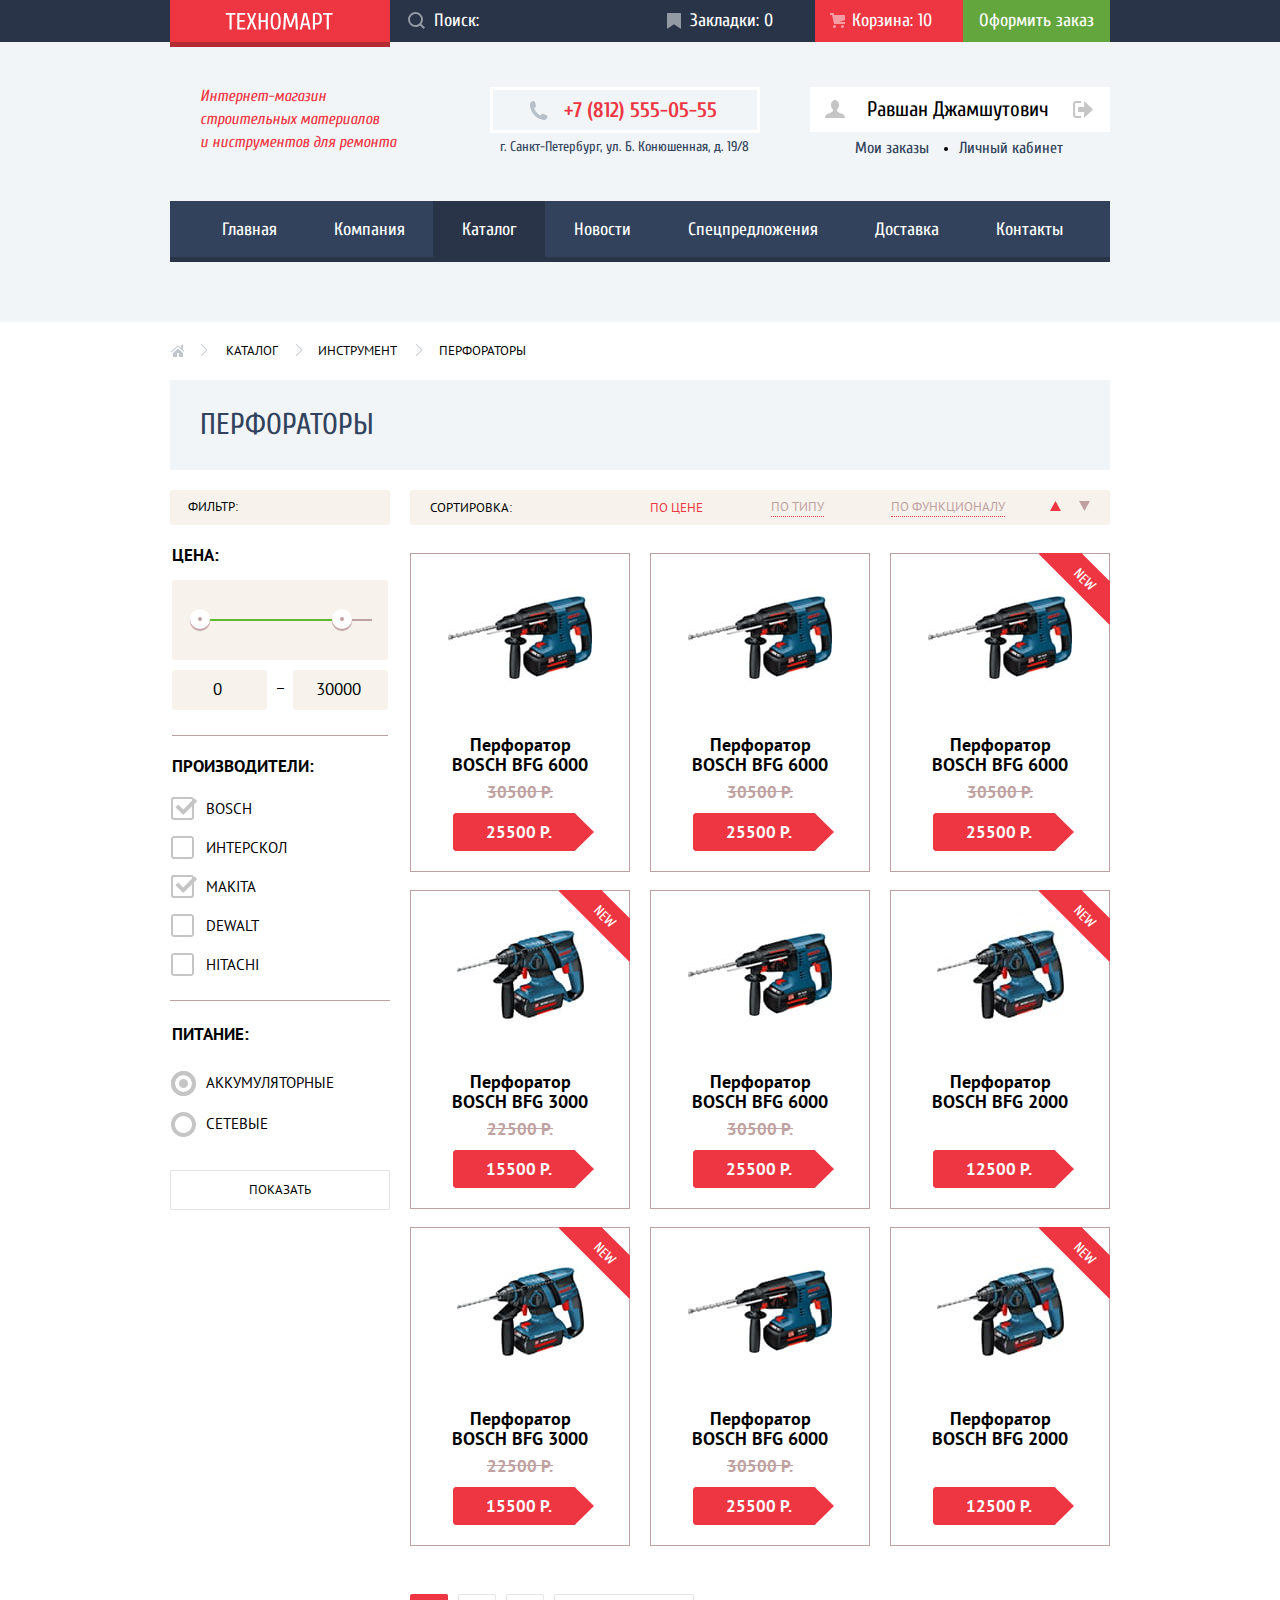
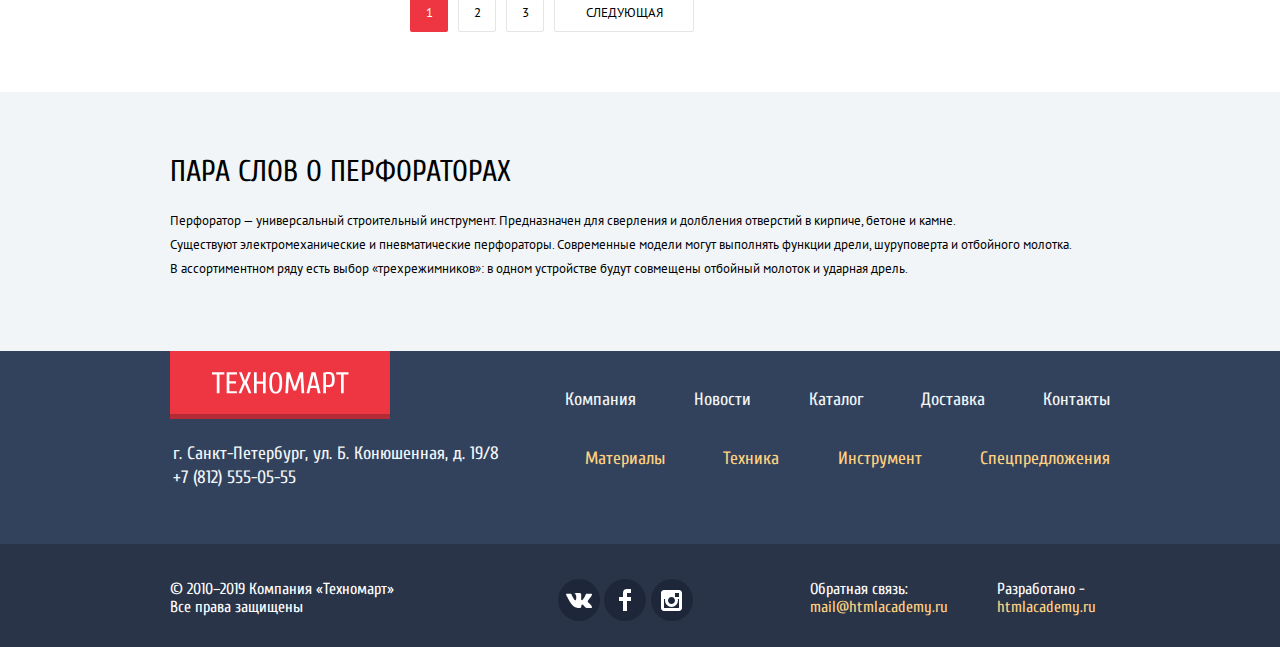
==== catalog.html @ 2d9d4611 "Merge branch 'master' of https://github.com/EvgenKalinin/414933-technomart-28" ====
<!DOCTYPE html>
<html class="page" lang="ru">
  <head>
    <meta charset="utf-8">
    <title>HTML Academy: Техномарт Каталог</title>
    <link href="https://fonts.googleapis.com/css2?family=Cuprum:ital,wght@0,400;0,700;1,400;1,700&family=PT+Sans:ital,wght@0,400;0,700;1,400;1,700&display=swap" rel="stylesheet">
    <link rel="stylesheet" href="css/normalize.css">
    <link rel="stylesheet" href="css/styles.css">
  </head>
  <body class="page-body">
    <header class="header">
        <div class="header-top">
            <div class="container">
                <div class="header-top-layout">
                    <div class="header-logo-positioner">
                        <a class="logo" href="index.html">
                            <img src="img/svg/logo-technomart.svg" width="108" height="18" alt="Логотип Техномарт">
                        </a>
                    </div>   
                    <form class="header-search" action="https://echo.htmlacademy.ru" method="post">
                        <input class="search-field" type="search" id="search" name="search" placeholder="Поиск:">
                        <label class="header-search-label" for="search">
                          <span class="visually-hidden">Поиск:</span>
                          <svg xmlns="http://www.w3.org/2000/svg" width="17" height="17" viewBox="0 0 17 17">
                            <path fill="#ffffff" d="M17 15.586l-3.542-3.542A7.465 7.465 0 0 0 15 7.5 7.5 7.5 0 1 0 7.5 15c1.71 0 3.282-.579 
                            4.544-1.542L15.586 17 17 15.586zM2 7.5C2 4.467 4.467 2 7.5 2 10.532 2 13 4.467 13 7.5c0 3.032-2.468 5.5-5.5 5.5A5.506 5.506 0 0 1 2 7.5z"/>
                          </svg>
                        </label>
                        <button class="visually-hidden" type="submit">Найти</button>
                      </form>         
                    <a class="header-top-link header-link-bookmarks" href ="#">Закладки: <span>0</span></a>
                    <a class="header-top-link header-link-cart filled" href ="#">Корзина: <span>10</span></a>
                    <a class="header-top-link order" href="#">Оформить заказ</a>
                </div>
            </div>
        </div>
        <div class="container">
            <div class="header-center-layout">
                <p class="header-desc">Интернет-магазин строительных материалов<br> и ниструментов для ремонта</p>
                <div class="header-contacts">
                    <a class="header-tel" href="tel:+78125550555">+7 (812) 555-05-55</a>
                    <p class="header-address">г. Санкт-Петербург, ул. Б. Конюшенная, д. 19/8</p>
                </div>
                <div class="catalog-user-navigation">
                    <ul class="catalog-user-profile">
                        <li>
                            <a class="catalog-user-profile-enter" href="#">
                                <svg xmlns="http://www.w3.org/2000/svg" width="20" height="18" viewBox="0 0 20 18">
                                    <path fill="#c5c5c5" d="M17.881 14.166c-2.144-.735-4.256-1.666-5.207-2.39-.657-.501-.77-1.618-.517
                                    -2.415 1.118-.903 1.864-2.477 1.864-4.278C14.021 2.276 12.221 0 10 0S5.979 2.276 5.979 5.083c0
                                     1.801.746 3.374 1.863 4.277.253.798.141 1.915-.517 2.416-.95.724-3.063 1.654-5.207 2.39S0 18 
                                     0 18h20s.025-3.099-2.119-3.834z"/>
                                </svg>
                                Равшан Джамшутович
                            </a>
                        </li>
                        <li>
                            <a class="catalog-user-profile-exit" href="#">
                                <span class="visually-hidden">Выйти из профиля</span>
                                <svg xmlns="http://www.w3.org/2000/svg" width="21" height="17" viewBox="0 0 21 17">
                                    <g fill="#c5c5c5"><path fill="#c5c5c5" d="M21 8.5L12.125 0v6h-6v5h6v6z"/><path fill="#c5c5c5" d="M3.106 
                                    13.952V3.048c.018-.376.171-1.057 1.01-1.057h5.027V0H4.116C1.938
                                    0 1.112 1.81 1.087 3.027v10.946C1.112 15.189 1.938 17 4.116 17h5.027v-1.99H4.116c-.839 
                                    0-.992-.683-1.01-1.058z"/></g>
                                </svg>
                            </a>
                        </li>
                    </ul>
                    <ul class="catalog-user-links">
                        <li class="nolist">
                            <a class="catalog-user-link-order" href="#">Мои заказы</a>
                        </li>
                        <li>
                            <a class="catalog-user-link-account" href="#">Личный кабинет</a>
                        </li>
                    </ul>
                </div>
            </div>
            <nav class="header-navigation">
                <ul class="header-site-navigation">
                    <li><a href="index.html">Главная</a></li>
                    <li><a href="#">Компания</a></li>
                    <li class="header-navigation-current"><a>Каталог</a></li>
                    <li><a href="#">Новости</a></li>
                    <li><a href="#">Спецпредложения</a></li>
                    <li><a href="#">Доставка</a></li>
                    <li><a href="#">Контакты</a></li>          
                </ul>
            </nav>
        </div>
    </header>
    <main>
        <div class="container">
            <div class="catalog-title-section">
                <h1 class="catalog-page-title">Перфораторы</h1>
                <ul class="breadcrumbs">
                    <li class="breadcrumbs-main">
                        <a class="breadcrumbs-main-link" href="index.html"><span class="visually-hidden">Главная</span></a>
                    </li>
                    <li class="breadcrumbs-catalog">
                        <a  href="catalog.html">Каталог</a>
                    </li>
                    <li class="breadcrumbs-instrument">
                        <a href="#">Инструмент</a>
                    </li>
                    <li class="breadcrumbs-perforators">
                        <a>Перфораторы</a>
                    </li>
                </ul>
            </div>
            
            
            <div class="catalog-wrapper">
                <section class="catalog-filter">
                    <h2 class="visually-hidden">Фильтр товаров</h2>
                    <span class="section-subtitle filter-subtitle">фильтр:</span>
                    <form action="https://echo.htmlacademy.ru" method="post">
                        <fieldset class="price-filter">
                            <legend>Цена:</legend>
                            <div class="price-filter-range">
                                <div class="price-filter-controls">
                                    <div class="price-filter-scale">
                                        <div class="price-filter-bar"></div>
                                    </div>
                                    <div class="price-filter-toggle price-filter-toggle-min" tabindex="0"></div>    
                                    <div class="price-filter-toggle price-filter-toggle-max" tabindex="0"></div>  
                                </div>
                                <div class="price-filter-outputs">
                                    <label class="min-price">
                                    <span class="visually-hidden">Цена от</span>
                                    <input type="number" name="min-price" min="0" value="0">
                                    </label>
                                    _
                                    <label class="max-price">
                                    <span class="visually-hidden">Цена до</span>
                                    <input type="number" name="max-price" min="0" value="30000">
                                    </label>
                                </div>     
                            </div>   
                        </fieldset>
                        <fieldset class="manufacturer-filter">
                            <legend>Производители:</legend>
                            
                                <ul>
                                    <li class="filter-option filter-checkbox">
                                        <input class="visually-hidden filter-input-checkbox" type="checkbox" name="manufacturer" id="filter-item-bosch" value="bosch" checked>
                                        <label for="filter-item-bosch">Bosch</label>
                                    </li>
                                    <li class="filter-option filter-checkbox">
                                        <input class="visually-hidden filter-input-checkbox" type="checkbox" name="manufacturer" id="filter-item-interskol" value="interskol">
                                        <label for="filter-item-interskol">Интерскол</label>
                                    </li>
                                    <li class="filter-option filter-checkbox">
                                        <input class="visually-hidden filter-input-checkbox" type="checkbox" name="manufacturer" id="filter-item-makita" value="makita" checked>
                                        <label for="filter-item-makita">Makita</label>
                                    </li>
                                    <li class="filter-option filter-checkbox">
                                        <input class="visually-hidden filter-input-checkbox" type="checkbox" name="manufacturer" id="filter-item-dewalt" value="dewalt">
                                        <label for="filter-item-dewalt">Dewalt</label>
                                    </li>
                                    <li class="filter-option filter-checkbox">
                                        <input class="visually-hidden filter-input-checkbox" type="checkbox" name="manufacturer" id="filter-item-hitachi" value="hitachi">
                                        <label for="filter-item-hitachi">Hitachi</label>
                                    </li>
                                </ul>
                            
                        </fieldset>
                        <fieldset class="power-options-filter">
                            <legend>Питание:</legend>
                            
                                <ul>
                                    <li class="filter-option filter-radio">
                                        <input class="visually-hidden filter-input-radio"  type="radio" name="power-options" id="option-filter-wireless" value="wireless" checked>
                                        <label for="option-filter-wireless">Аккумуляторные</label>
                                    </li>
                                    <li class="filter-option filter-radio">
                                        <input class="visually-hidden filter-input-radio" type="radio" name="power-options" id="option-filter-wireline" value="wireline">
                                        <label for="option-filter-wireline">Сетевые</label>
                                    </li>
                                </ul>
                            
                        </fieldset>
                        <button class="filter-submit-button" type="submit">Показать</button>
                    </form>
                </section>
        
                
                
                <section class="catalog-products">
                    <h2 class="visually-hidden">Список товаров</h2>
                    <div class="catalog-products-sorting">
                        <span class="section-subtitle">Сортировка:</span>
                        <div class="sorting-buttons">
                            <div class="sorting-buttons-layout">
                                <button class="sorting-button sorting-button-selected" type="submit">По цене</button>
                                <button class="sorting-button" type="submit">По типу</button>
                                <button class="sorting-button" type="submit">По функционалу</button>
                            </div>
                            <div class="sorting-button-icon-layout">
                                <button class="sorting-button-icon-selected" type="submit">
                                    <span class="visually-hidden">По возрастанию</span>
                                    <svg xmlns="http://www.w3.org/2000/svg" width="11" height="10" viewBox="0 0 11 10">
                                        <path fill="#231F20" d="M5.5 0L0 10h11z"/>
                                    </svg>
                                </button>
                                <button class="sorting-button-icon" type="submit">
                                    <span class="visually-hidden">По убыванию</span>
                                    <svg xmlns="http://www.w3.org/2000/svg" width="11" height="10" viewBox="0 0 11 10">
                                        <path fill="#231F20" d="M5.5 10L0 0h11"/></svg>
                                </button>
                            </div>
                        </div>
                    </div>
                    
                    <ul class="catalog-product-layout">
                        <li class="product-item">
                            <a href="product-1.html" class="product-item-link">
                                <div class="product-item-top">
                                    <h3>Перфоратор BOSCH BFG 6000</h3>
                                    <p class="product-img">
                                        <img src="img/bosch-bfg-6000.jpg" width="144" height="128" alt="Перфоратор BOSCH BFG 6000">
                                    </p>
                                </div>
                                <div class="product-item-price">
                                    <span class="old-price price">30500 Р.</span>
                                    <div class="current-price-wrap"><span class="current-price price">25500 Р.</span></div>
                                </div>
                            </a>
                            <div class="product-item-buttons">
                                <div class="product-item-buttons-wrapper">
                                    <button class="add-to-cart" type="submit"><span class="add-to-cart-styler">Купить</span></button>
                                    <button class="add-to-bookmarks" type="submit">В закладки</button>
                                </div>
                            </div>
                        </li>
                        <li class="product-item">
                            <a href="product-2.html" class="product-item-link">
                                <div class="product-item-top">
                                    <h3>Перфоратор BOSCH BFG 6000</h3>
                                    <p class="product-img">
                                        <img src="img/bosch-bfg-6000.jpg" width="144" height="128" alt="Перфоратор BOSCH BFG 6000">
                                    </p>
                                </div>
                                <div class="product-item-price">
                                    <span class="old-price price">30500 Р.</span>
                                    <div class="current-price-wrap"><span class="current-price price">25500 Р.</span></div>
                                </div>
                            </a>
                            <div class="product-item-buttons">
                                <div class="product-item-buttons-wrapper">
                                    <button class="add-to-cart" type="submit"><span class="add-to-cart-styler">Купить</span></button>
                                    <button class="add-to-bookmarks" type="submit">В закладки</button>
                                </div>
                            </div>
                        </li>
                        <li class="product-item new-product">
                            <a href="product-3.html" class="product-item-link">
                                <div class="product-item-top">
                                    <h3>Перфоратор BOSCH BFG 6000</h3>
                                    <p class="product-img">
                                        <img src="img/bosch-bfg-6000.jpg" width="144" height="128" alt="Перфоратор BOSCH BFG 6000">
                                    </p>
                                </div>
                                <div class="product-item-price">
                                    <span class="old-price price">30500 Р.</span>
                                    <div class="current-price-wrap"><span class="current-price price">25500 Р.</span></div>
                                </div>
                            </a>
                            <div class="product-item-buttons">
                                <div class="product-item-buttons-wrapper">
                                    <button class="add-to-cart" type="submit"><span class="add-to-cart-styler">Купить</span></button>
                                    <button class="add-to-bookmarks" type="submit">В закладки</button>
                                </div>
                            </div>
                        </li>
                        <li class="product-item new-product">
                            <a href="product-4.html" class="product-item-link">
                                <div class="product-item-top">
                                    <h3>Перфоратор BOSCH BFG 3000</h3>
                                    <p class="product-img">  
                                        <img src="img/bosch-bfg-3000.jpg" width="127" height="112" alt="Перфоратор BOSCH BFG 3000">
                                    </p>
                                </div>
                                <div class="product-item-price">
                                    <span class="old-price price">22500 Р.</span>
                                    <div class="current-price-wrap">
                                        <span class="current-price price">15500 Р.</span>
                                    </div>
                                </div>
                            </a>
                            <div class="product-item-buttons">
                                <div class="product-item-buttons-wrapper">
                                    <button class="add-to-cart" type="submit"><span class="add-to-cart-styler">Купить</span></button>
                                    <button class="add-to-bookmarks" type="submit">В закладки</button>
                                </div>
                            </div>
                        </li>
                        <li class="product-item">
                            <a href="product-5.html" class="product-item-link">
                                <div class="product-item-top">
                                    <h3>Перфоратор BOSCH BFG 6000</h3>
                                    <p class="product-img">
                                        <img src="img/bosch-bfg-6000.jpg" width="144" height="128" alt="Перфоратор BOSCH BFG 6000">
                                    </p>
                                </div>
                                <div class="product-item-price">
                                    <span class="old-price price">30500 Р.</span>
                                    <div class="current-price-wrap"><span class="current-price price">25500 Р.</span></div>
                                </div>
                            </a>
                            <div class="product-item-buttons">
                                <div class="product-item-buttons-wrapper">
                                    <button class="add-to-cart" type="submit"><span class="add-to-cart-styler">Купить</span></button>
                                    <button class="add-to-bookmarks" type="submit">В закладки</button>
                                </div>
                            </div>
                        </li>
                        <li class="product-item new-product">
                            <a href="product-6.html" class="product-item-link">
                                <div class="product-item-top">
                                    <h3>Перфоратор BOSCH BFG 2000</h3>
                                    <p class="product-img">   
                                        <img src="img/bosch-bfg-2000.jpg" width="127" height="112" alt="Перфоратор BOSCH BFG 2000">
                                    </p>
                                </div>
                                <div class="product-item-price">
                                    <span class="old-price price"></span> 
                                    <div class="current-price-wrap"><span class="current-price price">12500 Р.</span></div>
                                </div>
                            </a>
                            <div class="product-item-buttons">
                                <div class="product-item-buttons-wrapper">
                                    <button class="add-to-cart" type="submit"><span class="add-to-cart-styler">Купить</span></button>
                                    <button class="add-to-bookmarks" type="submit">В закладки</button>
                                </div>
                            </div>
                        </li>
                        <li class="product-item new-product">
                            <a href="product-7.html" class="product-item-link">
                                <div class="product-item-top">
                                    <h3>Перфоратор BOSCH BFG 3000</h3>
                                    <p class="product-img">
                                        <img src="img/bosch-bfg-3000.jpg" width="127" height="112" alt="Перфоратор BOSCH BFG 3000">
                                    </p>
                                </div>
                                <div class="product-item-price">
                                    <span class="old-price price">22500 Р.</span>
                                    <div class="current-price-wrap"><span class="current-price price">15500 Р.</span></div>
                                </div>
                            </a>
                            <div class="product-item-buttons">
                                <div class="product-item-buttons-wrapper">
                                    <button class="add-to-cart" type="submit"><span class="add-to-cart-styler">Купить</span></button>
                                    <button class="add-to-bookmarks" type="submit">В закладки</button>
                                </div>
                            </div>
                        </li>
                        <li class="product-item">
                            <a href="product-8.html" class="product-item-link">
                                <div class="product-item-top">
                                    <h3>Перфоратор BOSCH BFG 6000</h3>
                                    <p class="product-img">
                                        <img src="img/bosch-bfg-6000.jpg" width="144" height="128" alt="Перфоратор BOSCH BFG 6000">
                                    </p>
                                </div>
                                <div class="product-item-price">
                                    <span class="old-price price">30500 Р.</span>
                                    <div class="current-price-wrap"><span class="current-price price">25500 Р.</span></div>
                                </div>
                            </a>
                            <div class="product-item-buttons">
                                <div class="product-item-buttons-wrapper">
                                    <button class="add-to-cart" type="submit"><span class="add-to-cart-styler">Купить</span></button>
                                    <button class="add-to-bookmarks" type="submit">В закладки</button>
                                </div>
                            </div>
                        </li>
                        <li class="product-item new-product">
                            <a href="product-9.html" class="product-item-link">
                                <div class="product-item-top">
                                    <h3>Перфоратор BOSCH BFG 2000</h3>
                                    <p class="product-img"> 
                                        <img src="img/bosch-bfg-2000.jpg" width="127" height="112" alt="Перфоратор BOSCH BFG 2000">
                                    </p>
                                </div>
                                <div class="product-item-price">
                                    <span class="old-price price"></span>
                                    <div class="current-price-wrap"><span class="current-price price">12500 Р.</span></div>
                                </div>
                            </a>
                            <div class="product-item-buttons">
                                <div class="product-item-buttons-wrapper">
                                    <button class="add-to-cart" type="submit"><span class="add-to-cart-styler">Купить</span></button>
                                    <button class="add-to-bookmarks" type="submit">В закладки</button>
                                </div>
                            </div>
                        </li>
                    </ul>
                    
                    <div class="paginator">
                        <button class="paginator-button paginator-button-disabled" aria-label="Первая страница каталога">1</button>
                        <button class="paginator-button paginator-button-enabled" aria-label="Вторая страница каталога">2</button>
                        <button class="paginator-button paginator-button-enabled" aria-label="Третья страница каталога">3</button>
                        <button class="paginator-button paginator-button-next-page paginator-button-enabled" aria-label="Следующая страница каталога">Следующая</button>
                    </div>
                </section>
            </div>
        </div>
        <section class="product-description">
            <div class="container">
                <div class="product-description-wrapper">
                    <h2>Пара слов о перфораторах</h2>
                    <p>Перфоратор — универсальный строительный инструмент. Предназначен для сверления и долбления отверстий в кирпиче, бетоне и камне.</p> 
                    <p>Существуют электромеханические и пневматические перфораторы. Современные модели могут выполнять функции дрели, шуруповерта и отбойного молотка.</p> 
                    <p>В ассортиментном ряду есть выбор «трехрежимников»: в одном устройстве будут совмещены отбойный молоток и ударная дрель.</p>
                </div>
            </div>
        </section>
    </main>
    <footer class="footer">
        <div class="container">
          <div class="footer-top">
            <a class="footer-logo" href="index.html">
              <img src="img/svg/logo-technomart.svg" width="138" height="23" alt="Логотип Техномарт">
            </a>
            <p class="footer-contacts">г. Санкт-Петербург, ул. Б. Конюшенная, д. 19/8 +7 (812) 555-05-55</p>
            <ul class="footer-site-navigation">
              <li><a href="#">Компания</a></li>
              <li><a href="#">Новости</a></li>
              <li><a href="catalog.html">Каталог</a></li>
              <li><a href="#">Доставка</a></li>
              <li><a href="#">Контакты</a></li>
            </ul>
            <ul class="footer-section-navigation">
              <li><a href="#">Материалы</a></li>
              <li><a href="#">Техника</a></li>
              <li><a href="#">Инструмент</a></li>
              <li><a href="#">Спецпредложения</a></li>
            </ul>
          </div>
        </div>
      <div class="footer-bottom">
        <div class="container">
          <div class="footer-bottom-wrapper">
            <p class="copyright">© 2010–2019 Компания «Техномарт» Все права защищены</p>
            <section class="socials">
              <h3 class="visually-hidden">Мы в социальных сетях</h3>
              <ul class="social-links">
                <li>
                  <a class="social-link vk-link" href="https://vk.com">
                    <span class="visually-hidden">ВКонтакте</span>
                  </a>
                </li>
                <li>
                  <a class="social-link facebook-link" href="https://facebook.com">
                    <span class="visually-hidden">Фейсбук</span>
                  </a>
                </li>
                <li>
                  <a class="social-link instagram-link" href="https://instagram.com">
                    <span class="visually-hidden">Инстаграм</span>
                  </a>
                </li>
              </ul>
            </section>
            <div class="feedback-developped-wrapper">
              <div class="feedback">
                <p>Обратная связь:<br>
                  <a href="#">mail@htmlacademy.ru</a>
                </p>
              </div>  
              <div class="developed">
                <p>Разработано -<br>
                  <a href="https://htmlacademy.ru/intensive/htmlcss">htmlacademy.ru</a>
                </p>
              </div>
            </div>
          </div>
        </div>
      </div>
    </footer>
    <section class="popup-added-to-cart">
        <div class="added-to-cart-wrapper">
            <p><strong>Товар добавлен в корзину!</strong></p>
            <div class="popup-added-to-cart-buttons-wrap">
                <a class="popup-added-to-cart-place-order-button" href="#">Оформить заказ</a>
                <a class="popup-added-to-cart-continue-shopping-button" href="#">Продолжить покупки</a>
            </div>
            <button class="popup-added-to-cart-close-button" type="submit">
                <span class="visually-hidden">Закрыть окно</span>
            </button>
        </div>
    </section>
    <script src="js/scripts-minimized.js"></script>
  </body>
</html>
---- css/styles.css ----
:root {
    --basic-red: #ee3643;
    --basic-green: #63a63e;
    --basic-grey: #32425c;
    --basic-gark-grey: #293449;
    --basic-extra-dark-grey: #161D29;
    --basic-super-dark-grey: #1D2739;
    --basic-light-grey: #c0a1a1;
    --basic-ultra-light-grey: #e5e5e5;
    --basic-background: #f1f5f7;
    --basic-background-cream: #F7F3EC;
    --basic-border-grey: #EAEAEA;
    --basic-white: #ffffff;
    --basic-black: #000000;
    --basic-pale-yellow: #99896e;
    --special-yellow: #ffbf47;
    --special-yellow-hover: #eec16d;
    --special-yellow-active: #e5b864;
    --special-extra-light-yellow: #ffd27e;
    --special-blue: #3bbce3;
    --special-light-blue: #76d0eb;
    --special-blue-hover: #31a5c9;
    --special-blue-active: #247f9b;
    --special-lilac: #dc91d8;
    --special-light-lilac: #e7b2e4;
    --special-lilac-hover: #be7bbb;
    --special-lilac-active: #9c649a;
    --special-light-green: #8ed78f;
    --special-extra-light-green: #b0e3b1;
    --special-light-green-hover: #73b174;
    --special-light-green-active: #558656;
    --special-light-yellow: #ffd180;
    --succes: #5fbb2d;
    --warning: #ffbf47;
    --error: #ba2732;
    --logo-bottom: #b32b34;
    --green-active: #518534;
    --green-bottom: #363715;
}

body{
    min-width: 960px;
    padding: 0; 
    font-family: "PT Sans", Arial, sans-serif;
    font-size: 13px;
    line-height: 24px;
    color: var(--basic-black);
    background-color: var(--basic-white);
}

a{
    text-decoration: none;
}

img{
    max-width: 100%;
    height: auto;
}

.page{
    height: 100%
}

.page-body{
    min-height:100%;
    display: grid;
    grid-template-rows: min-content 1fr min-content;
    column-gap: 0;
    align-content: start;
}

.container{
    width: 940px;
    margin: 0 auto;
    padding: 0 10px;
}

.visually-hidden:not(:focus):not(:active),
input[type="checkbox"].visually-hidden,
input[type="radio"].visually-hidden{
  position: absolute;
  width: 1px;
  height: 1px;
  margin: -1px;
  border: 0;
  padding: 0;
  white-space: nowrap;
  clip-path: inset(100%);
  clip: rect(0 0 0 0);
  overflow: hidden;
}

/* Header */

.header{
    min-height: 320px;
    background-color: var(--basic-background);
}

.header-top{
    background-color: var(--basic-gark-grey);
    color: var(--basic-white);
    margin-bottom: 42px;
}

.header-top-layout{
    display: flex;
    flex-wrap: wrap;
    justify-content: space-between;
    min-height: 42px;
}

.header-center-layout{
    display: flex;
    flex-wrap: wrap;
    justify-content: space-between;
    margin-bottom: 40px;
}

.header-logo-positioner{
    position: relative;
    width: 220px;
}

.logo{
    display: block;
    position: absolute;
    box-sizing: border-box;
    height: 47px;
    padding-top: 12px;
    padding-right: 57px;
    padding-bottom: 12px;
    padding-left: 55px;
    background-color: var(--basic-red);
    border-bottom: 5px solid var(--logo-bottom);
}

.logo[href]:active{
    background-color: var(--error);
}


.header-top-link{
    position: relative;
    display: block;
    margin: 0;
    padding: 0;
    padding-top: 9px;
    padding-bottom: 9px;
}

.header-top-link,
.header-search-label{
    font-family: "Cuprum", Arial, sans-serif;
    font-size: 18px;
    line-height: 24px;
    color: var(--basic-white);
}


.header-top-link:active{
    opacity: 0.5;
    background-color: var(--basic-extra-dark-grey);
}

.product-cart{
    background-color: var(--basic-red);
}

.product-cart:active{
    background-color: var(--error);
}

.header-search{
    flex-grow: 1;
    position: relative;
    min-width: 245px;
    display: flex;
    justify-content: space-between;
    flex-direction: row-reverse;
}


.header-search-label{
    display: block;
    position: relative;
    width: 50px;
}

.header-search-label svg{
    position: absolute;
    top: 12px;
    left: 18px;
    opacity: 0.5;
}

.header-search:hover svg{
    opacity: 1;
}

.search-field{
    font-family: "Cuprum", Arial, sans-serif;
    font-size: 18px;
    line-height: 24px;
    color: var(--basic-white);
    border: none;
    background-color: var(--basic-gark-grey);
    width: 100%;
}

.search-field::-webkit-input-placeholder{
    font-family: "Cuprum", Arial, sans-serif;
    font-size: 18px;
    line-height: 24px;
    color: var(--basic-white);
}

.search-field::-moz-placeholder{
    font-family: "Cuprum", Arial, sans-serif;
    font-size: 18px;
    line-height: 24px;
    color: var(--basic-white);
}

.search-field::placeholder{
    font-family: "Cuprum", Arial, sans-serif;
    font-size: 18px;
    line-height: 24px;
    color: var(--basic-white);
}

.search-field:focus{
    color: var(--basic-black);
    background-color: var(--basic-white);
    outline: none;
    border: none;
}

.search-field:focus ~ .header-search-label{
    background-color: var(--basic-white);
}

.search-field:focus ~ .header-search-label path{
    fill: var(--basic-red);
}

.header-search-label:active path{
    opacity: 0.5;
}

.header-search button{
    display: none;
}

.header-link-bookmarks{
    padding-left: 40px;
    margin-right: 10px;
    flex-grow: 1;
}

.header-link-bookmarks::before{
    content: "";
    position: absolute;
    top: 13px;
    left: 17px;
    opacity: 0.5;
    width: 16px;
    height: 18px;
    background-image: url(../img/svg/icon-bookmark.svg);
    background-repeat: no-repeat;
    background-position: 0 0;
}

.header-link-bookmarks:hover::before{
    opacity: 1;
}

.header-link-bookmarks:active::before{
    opacity: 0.5;
}

.header-link-cart{
    padding-left: 37px;
    flex-grow: 1;
}

.header-link-cart::before{
    content: "";
    position: absolute;
    top: 13px;
    left: 15px;
    opacity: 0.5;
    width: 17px;
    height: 17px;
    background-image: url(../img/svg/icon-cart.svg);
    background-repeat: no-repeat;
    background-position: 0 0;
}

.header-link-cart:hover::before{
    opacity: 1;
}

.header-link-cart:active::before{
    opacity: 0.5;
}

.header-top-link.filled{
    background-color: var(--basic-red);
}

.header-top-link.filled:active{
    background-color: var(--error);
}

.order{
    flex-grow: 1;
    text-align: center;
    min-width: 120px;
    background-color: var(--basic-green);
}

.order:hover{
    background-color: var(--succes);
}

.order:active{
    background-color: var(--basic-green);
}

.header-desc{
    width: 200px;
    margin: 0;
    margin-left: 30px;
    margin-right: 40px;
    padding: 0;
    padding-top: 1px;
    font-family: "Cuprum", Arial, sans-serif;
    font-size: 16px;
    line-height: 23px;
    font-style: italic;
    color: var(--basic-red);
}

.header-tel{
    display: block;
    position: relative;
    font-family: "Cuprum", Arial, sans-serif;
    font-size: 21px;
    line-height: 30px;
    font-weight: bold;
    color: var(--basic-red);
    box-sizing: border-box;
    min-width: 270px;
    min-height: 40px;
    border: 3px solid var(--basic-white);
    padding: 0;
    padding-left: 71px;
    padding-top: 5px;
    padding-bottom: 5px;
    margin: 0;
    margin-top: 3px;
    margin-bottom: 2px;
}

.header-tel:active{
    color: var(--error);
}

.header-tel::before{
    content: "";
    position: absolute;
    top: 11px;
    left: 36px;
    width: 19px;
    height: 19px;
    background-image: url(../img/svg/icon-phone.svg);
    background-position: 0 0;
    background-repeat: no-repeat;
}

.header-address{
    font-family: "Cuprum", Arial, sans-serif;
    font-size: 14px;
    line-height: 24px;
    color: var(--basic-grey);
    margin: 0;
    padding: 0;
    padding-left: 10px; 
}

.header-user-navigation{
    display: flex;
    justify-content: flex-end;
    list-style: none;
    min-width: 300px;
    margin:0;
    padding: 0;
    padding-top: 4px;
}

.header-user-navigation-link{
    display: block;
    font-family: "Cuprum", Arial, sans-serif;
    font-size: 21px;
    line-height: 21px;
    color: var(--basic-black);
    background-color: var(--basic-white);
    margin: 0;
    padding: 0;
}

.header-user-navigation-link:hover{
    color: var(--basic-red);
}

.header-user-navigation-link:active{
    color: var(--basic-light-grey);
}

.header-user-link-enter{
    position: relative;
    padding-left: 45px;
    padding-top: 12px;
    padding-right: 27px;
    padding-bottom: 12px;
    margin-right: 10px;
}

.header-user-link-enter::before{
    content: "";
    position: absolute;
    top: 14px;
    left: 18px;
    width: 24px;
    height: 19px;
    background-image: url(../img/svg/icon-login.svg);
    background-repeat: no-repeat;
    background-position: 0 0;
}

.header-user-link-registration{
    padding-left: 24px;
    padding-top: 12px;
    padding-right: 24px;
    padding-bottom: 12px;
}

.catalog-user-navigation{
    display: flex;
    flex-wrap: wrap;
    width: 300px;
    margin: 0;
}

.catalog-user-profile{
    display: flex;
    flex-wrap: wrap;
    justify-content: space-between;
    list-style: none;
    background-color: var(--basic-white);
    min-width: 300px;
    margin: 0;
    margin-top: 3px;
    margin-bottom: 5px;
    padding: 0;
    padding-top: 12px;
    padding-bottom: 6px;
}

.catalog-user-profile-enter{
    display: block;
    position: relative;
    font-family: "Cuprum", Arial, sans-serif;
    font-size: 21px;
    line-height: 21px;
    color: var(--basic-black);
    margin: 0;
    padding: 0;
    padding-left: 57px;
}

.catalog-user-profile-enter svg{
    position: absolute;
    left: 15px;
    top: 1px;
}

.catalog-user-profile-enter:hover path,
.catalog-user-profile-enter:focus path{
    fill: var(--basic-grey);
}

.catalog-user-profile-enter:active{
    color: var(--basic-light-grey);
}

.catalog-user-profile-enter:active path{
    fill: var(--basic-light-grey);
}

.catalog-user-profile-exit{
    display: block;
    margin: 0;
    margin-top: 2px;
    margin-right: 17px;
}

.catalog-user-profile-exit:hover path,
.catalog-user-profile-exit:focus path{
    fill: var(--basic-grey);
}

.catalog-user-profile-exit:active,
.catalog-user-profile-exit:active path{
    fill: var(--basic-light-grey);
}

.nolist{
    list-style: none;
}

.catalog-user-links{
    display: flex;
    margin: 0;
    padding: 0;
    padding-left: 45px;
}

.catalog-user-links a{
    font-family: "Cuprum", Arial, sans-serif;
    font-size: 16px;
    line-height: 18px;
    color: var(--basic-grey);
}

.catalog-user-links a:hover{
    color: var(--basic-red);
}

.catalog-user-links a:active{
    color: var(--basic-light-grey);
}

.catalog-user-link-order{
    margin: 0;
    margin-right: 30px;
}

.header-navigation{
    box-sizing: border-box;
    background-color: var(--basic-grey);
    width: 940px;
    min-height: 60px;
    border-bottom: 5px solid var(--basic-gark-grey);
    margin: 0;
    margin-bottom: 60px;
}

.header-site-navigation{
    display: flex;
    flex-wrap: wrap;
    justify-content: space-around;
    list-style: none;
    padding: 0;
    padding-left: 23px;
    padding-right: 19px;
    margin: 0;
}

.header-site-navigation li{
    flex-grow: 1;
    text-align: center;
}

.header-site-navigation a{
    display: block;
    font-family: "Cuprum", Arial, sans-serif;
    font-size: 18px;
    line-height: 24px;
    color: var(--basic-white);
    padding: 0;
    padding-top: 17px;
    padding-bottom: 15px;
}

.header-navigation a:hover{
    background-color: var(--basic-gark-grey);
}

.header-navigation a:active{
    background-color: var(--basic-super-dark-grey);
    color: var(--basic-light-grey);
}

.header-navigation-current a:not([href]){
    background-color: var(--basic-gark-grey);
    color: var(--basic-white);
}

/*** Main ***/


/* Promo */

.promo{
    display: grid;
    gap: 20px;
    grid-template-columns: 
    300px 300px 300px;
    grid-template-rows: 
    auto auto auto;
    padding: 0;
    padding-top: 59px;
    margin: 0;
    margin-bottom: 55px;
}

.promo-item{
    min-height: 123px;
}

.promo-item-materials{
    position: relative;
    overflow: hidden;
    grid-column-start: 1;
    grid-column-end: 2;
    grid-row-start: 1;
    grid-row-end: 2;
}

.promo-item-tool{
    grid-column-start: 2;
    grid-column-end: 3;
    grid-row-start: 1;
    grid-row-end: 2;
}

.promo-item-technic{
    grid-column-start: 3;
    grid-column-end: 4;
    grid-row-start: 1;
    grid-row-end: 2;
}

.promo-item-discount{
    grid-column-start: 3;
    grid-column-end: 4;
    grid-row-start: 2;
    grid-row-end: 3;
}

.promo-item-delivery{
    grid-column-start: 3;
    grid-column-end: 4;
    grid-row-start: 3;
    grid-row-end: 4;
}

.slider {
    grid-column-start: 1;
    grid-column-end: 3;
    grid-row-start: 2;
    grid-row-end: 4;
}

.promo-item h3{
    font-family: "Cuprum", Arial, sans-serif;
    font-size: 24px;
    line-height: 20px;
    color: var(--basic-white);
    margin: 0;
    margin-top: 25px;
    margin-left: 22px;
    margin-bottom: 20px;
}

.promo-item-button{
    display: block;
    width: 135px;
    font-family: "Cuprum", Arial, sans-serif;
    font-size: 14px;
    line-height: 18px;
    color: var(--basic-white);
    text-transform: uppercase;
    text-align: center;
    margin: 0;
    margin-left: 22px;
    margin-bottom: 21px;
    padding: 0;
    padding-top: 10px;
    padding-bottom: 10px;
}

.promo-item-materials{
    background-color: var(--special-yellow);
    background-image: url(../img/svg/paint-can1.svg);
    background-repeat: no-repeat;
    background-position: 213px 31px;
}

.item-materials-button{
    background-color: var(--special-extra-light-yellow);
}

.item-materials-button:hover{
    background-color: var(--special-yellow-hover);
}

.item-materials-button:active{
    background-color: var(--special-yellow-active);
}

.promo-item-tool{
    background-color: var(--special-blue);
    background-image: url(../img/svg/drill-icon.svg);
    background-repeat: no-repeat;
    background-position: 194px 34px;
}

.item-tool-button{
    background-color: var(--special-light-blue);
}

.item-tool-button:hover{
    background-color: var(--special-blue-hover);
}

.item-tool-button:active{
    background-color: var(--special-blue-active);
}

.promo-item-technic{
    background-color: var(--special-lilac);
    background-image: url(../img/svg/tractor-icon.svg);
    background-repeat: no-repeat;
    background-position: 191px 31px;
}

.item-technic-button{
    background-color: var(--special-light-lilac);
}

.item-technic-button:hover{
    background-color: var(--special-lilac-hover);
}

.item-technic-button:active{
    background-color: var(--special-lilac-active);
}

.promo-item-discount{
    background-color: var(--special-light-green);
    background-image: url(../img/svg/cart-icon.svg);
    background-repeat: no-repeat;
    background-position: 196px 26px;
}

.item-discount-button{
    background-color: var(--special-extra-light-green);
}

.item-discount-button:hover{
    background-color: var(--special-light-green-hover);
}

.item-discount-button:active{
    background-color: var(--special-light-green-active);
}

.promo-item-delivery{
    background-color: var(--special-yellow);
    background-image: url(../img/svg/car-icon.svg);
    background-repeat: no-repeat;
    background-position: 191px 32px;
}

.item-delivery-button{
    background-color: var(--special-extra-light-yellow);
}

.item-delivery-button:hover{
    background-color: var(--special-yellow-hover);
}

.item-delivery-button:active{
    background-color: var(--special-yellow-active);
}

/* Slider */

.slider{
    position: relative;
}

.slider-list{
    list-style: none;
    margin: 0;
    padding: 0;
}

.slide{
    display: none;
    box-sizing: border-box;
    min-height: 266px;
    margin: 0;
    padding: 0;
    padding-top: 23px;
    padding-left: 24px;
    background-color: var(--basic-light-grey);
}

.slide-current{
    display: block;
}

.slide h3{
    font-family: "Cuprum", Arial, sans-serif;
    font-size: 36px;
    line-height: 36px;
    font-weight: bold;
    text-transform: uppercase;
    color: var(--basic-white);
    margin: 0;
    margin-bottom: 5px;
    padding: 0;
}

.slide p{
    font-family: "Cuprum", Arial, sans-serif;
    font-size: 18px;
    line-height: 24px;
    color: var(--basic-white);
    margin: 0;
    margin-bottom: 113px;
    padding: 0;
}

.slide a{
    width: 192px;
}

.slide-one{
    background-image: url("../img/perforatorslide.jpg");
    background-color: var(--basic-grey);
    background-position: 0 0;
    background-repeat: no-repeat;
}

.slide-two{
    background-image: url("../img/drills-slider-img.jpg");
    background-color: var(--basic-grey);
    background-position: 0 0;
    background-repeat: no-repeat;
}

.slider-controls-middle{
    display: flex;
    width: 576px;
    justify-content: space-between;
    position: absolute;
    top: 122px;
    left: 24px;
    z-index: 20;
}

.slider-controls-middle button{
    border: none;
    background-color: transparent;
    cursor: pointer;
}

.slider-controls-middle-button-left{
    width: 22px;
    height: 40px;
    background-image: url(../img/svg/icon-left.svg);
    background-repeat: no-repeat;
    background-position: 0 0;
}

.slider-controls-middle-button-right{
    width: 22px;
    height: 40px;
    background-image: url(../img/svg/icon-right.svg);
    background-repeat: no-repeat;
    background-position: 0 0;
}

.slider-controls-bottom{
    display: flex;
    width: 30px;
    justify-content: space-between;
    position: absolute;
    top: 220px;
    left: 295px;
    z-index: 25;
}

.slider-controls-bottom-button{
    padding: 0;
    width: 10px;
    height: 10px;
    background-color: transparent;
    border: 2px solid var(--basic-white);
    border-radius: 50%;
    cursor: pointer;
}

.slider-controls-bottom-current{
    background-color: var(--basic-red);
}

/* Popular products & manufacturers */

.popular-products{
    display: grid;
    grid-template-columns: 940px;
    grid-template-rows: 89px auto;
    gap: 20px;
    margin: 0;
    margin-bottom: 70px;
}

.popular-products-list{
    display: grid;
    grid-template-columns: 220px 220px 220px 220px;
    grid-template-rows: auto;
    gap: 20px;
    list-style: none;
    margin: 0;
    padding: 0;
}

.popular-products-list li{
    position: relative;
}

.popular-products-title-wrap{
    display: flex;
    flex-wrap: wrap;
    justify-content: space-between;
    align-items: center;
    background-color: var(--basic-background-cream);
}

.popular-products-title-wrap a{
    width: 192px;
    margin-right: 14px;
}

.popular-products-title-wrap h2{
    font-family: "Cuprum", Arial, sans-serif;
    font-weight: normal;
    font-size: 30px;
    line-height: 30px;
    text-transform: uppercase;
    color: var(--basic-black); 
    margin: 0;
    margin-left: 28px;
    padding: 0;
}

.popular-manufacturers{
    display: grid;
    gap: 20px;
    grid-template-columns: 940px;
    grid-template-rows: 89px auto;
    margin: 0;
    margin-bottom: 70px;
}

.popular-manufacturers-title-wrap{
    display: flex;
    flex-wrap: wrap;
    justify-content: space-between;
    align-items: center;
    background-color: var(--basic-background-cream);
}

.popular-manufacturers-title-wrap h2{
    font-family: "Cuprum", Arial, sans-serif;
    font-size: 30px;
    line-height: 30px;
    font-weight: normal;
    text-transform: uppercase;
    color: var(--basic-black);
    margin: 0;
    margin-left: 28px;
    padding: 0;
}

.popular-manufacturers-title-wrap a{
    width: 192px;
    margin-right: 20px;
}

.popular-manufacturers-list{
    display: grid;
    grid-template-columns: 220px 220px 220px 220px;
    gap: 20px;
    list-style: none;
    margin: 0;
    padding: 0;
}

.popular-manufacturers-list li:hover{
    box-shadow: 0 0 10px 3px var(--basic-ultra-light-grey);
}

.popular-manufacturers-list li:active{
    opacity: 0.5;
}

.popular-manufacturers-list a{
    display: flex;
    justify-content: center;
    align-items: center;
    width: 220px;
    height: 145px;
    object-fit: contain;
    background-color: var(--basic-white);
    margin: 0;
    padding: 0;
    border: 1px solid var(--basic-border-grey);
}


/* Services */

.services{
    background-color: var(--basic-background);
    margin: 0;
    margin-bottom: 70px;
}

.services-wrap{
    display: grid;
    grid-template-columns: 240px 620px;
    row-gap: 70px;
    column-gap: 80px;
    grid-template-rows: auto;
}

.servises-desc{
    grid-column-start: 1;
    grid-column-end: -1;
    grid-row-start: 1;
    grid-row-end: 2;
    padding-top: 35px;
}

.servises-desc p{
    width: 400px;
}

.services h2{
    font-family: "Cuprum", Arial, sans-serif;
    font-size: 30px;
    line-height: 30px;
    font-weight: normal;
    text-transform: uppercase;
    color: var(--basic-black); 
}

.services h3{
    font-family: "Cuprum", Arial, sans-serif;
    font-size: 30px;
    line-height: 30px;
    font-weight: normal;
    text-transform: uppercase;
    color: var(--basic-grey);
    margin: 0;
    margin-bottom: 30px;
    padding: 0;
}

.services p{
    font-family: "PT Sans", Arial, sans-serif;
    font-size: 13px;
    line-height: 24px;
    color: var(--basic-black); 
    margin: 0;
    padding: 0;
}

.services-type-list{
    grid-column-start: 1;
    grid-column-end: 2;
    grid-row-start: 2;
    grid-row-end: 3;
    position: relative;
    list-style: none;
    margin: 0;
    padding: 0;   
}

.services-type-list::after{
    content: "";
    position: absolute;
    top: -50px;
    right: 0;
    width: 10px;
    height: 280px;
    background-image: url(../img/services-border.png);
    background-repeat: no-repeat;
    background-position: 0 0;
}

.service-type{
    width: 100%;
    border: none;
    font-family: "Cuprum", Arial, sans-serif;
    font-size: 21px;
    line-height: 30px;
    font-weight: bold;
    text-align: left;
    color: inherit;
    margin: 0;
    padding: 0;
    padding-left: 22px;
    padding-top: 16px;
    padding-bottom: 16px;
    cursor: pointer;
    color: var(--basic-white);
    background-color: var(--basic-grey);
}

.service-type:hover,
.service-type:focus{
    outline: none;
    background-color: var(--basic-gark-grey);
}

.sevice-type-selected{
    color: var(--basic-grey);
    background-color: var(--basic-white);
}

.sevice-type-selected:hover,
.sevice-type-selected:focus{
    background-color: var(--basic-white);
}

.services-items-list{
    grid-column-start: 2;
    grid-column-end: -1;
    grid-row-start: 2;
    grid-row-end: 3;
    margin: 0;
    padding: 0;
}

.service{
    position: relative;
    min-height: 285px;
    list-style: none;
}

.delivery-service{
    display: none;
}

.delivery-service-show{
    display: block;
}

.delivery-service::after{
    content: "";
    position: absolute;
    bottom: 0;
    right: 0;
    width: 468px;
    height: 261px;
    background-image: url(../img/delivery-truck.png);
    background-repeat: no-repeat;
    background-position: 0 0;
}

.delivery-service p{
    width: 275px;
}

.guarantee-service{
    display: none;
}

.guarantee-service-show{
    display: block;
}

.guarantee-service::after{
    content: "";
    position: absolute;
    bottom: 0;
    right: -10px;
    width: 389px;
    height: 283px;
    background-image: url(../img/guarantee-medal.png);
    background-repeat: no-repeat;
    background-position: 0 0;
}

.guarantee-service h3{
    margin-bottom: 25px;
}

.guarantee-service p{
    width: 320px;
}

.credit-service{
    display: none;
}

.credit-service-show{
    display: block;
}

.credit-service::after{
    content: "";
    position: absolute;
    bottom: 0;
    right: -10px;
    width: 465px;
    height: 285px;
    background-image: url("../img/credit-slip.png");
    background-repeat: no-repeat;
    background-position: 0 0;
}

.credit-service p{
    width: 280px;
    margin-bottom: 28px;
}

.credit-service a{
    width: 195px;
    border-radius: 2px;
}


/* Breadcrumbs */

.breadcrumbs{
    display: flex;
    justify-content: flex-start;
    flex-wrap: wrap;
    list-style: none;
    text-transform: uppercase;
    margin: 0;
    padding: 20px 0;
}

.breadcrumbs a{
    display: block;
    font-family: "PT Sans", Arial, sans-serif;
    font-size: 13px;
    line-height: 18px;
    color: var(--basic-black); 
    margin: 0;
    padding: 0;
}

.breadcrumbs a[href]:hover{
    border-bottom: 1px solid var(--basic-red);
}

.breadcrumbs a[href]:active{
    color: var(--basic-light-grey);
    border-bottom: 1px dotted var(--basic-red);
}

.breadcrumbs-main{
    position: relative;
    padding-right: 30px;
}

.breadcrumbs-main-link{
    padding-left: 15px;
    width: 14px;
    height: 100%;
}

.breadcrumbs-main-link::before{
    content: "";
    position: absolute;
    left: 0;
    top: 3px;
    width: 14px;
    height: 12px;
    background-image: url(../img/svg/icon-home.svg);
    background-repeat: no-repeat;
    background-position: 0 0;
}

.breadcrumbs-main::after{
    content: "";
    position: absolute;
    left: 30px;
    top: 2px;
    width: 8px;
    height: 12px;
    background-image: url(../img/svg/icon-right-small.svg);
    background-repeat: no-repeat;
    background-position: 0 0;
}

.breadcrumbs-catalog{
    position: relative;
    margin-left: 12px;
    padding-right: 25px;
}

.breadcrumbs-catalog::after{
    content: "";
    position: absolute;
    left: 69px;
    top: 2px;
    width: 8px;
    height: 12px;
    background-image: url(../img/svg/icon-right-small.svg);
    background-repeat: no-repeat;
    background-position: 0 0;  
}

.breadcrumbs-instrument{
    position: relative;
    margin-left: 15px;
    padding-right: 25px;
}

.breadcrumbs-instrument::after{
    content: "";
    position: absolute;
    left: 97px;
    top: 2px;
    width: 8px;
    height: 12px;
    background-image: url(../img/svg/icon-right-small.svg);
    background-repeat: no-repeat;
    background-position: 0 0;  
}

.breadcrumbs-perforators{
    margin-left: 17px;
}

/* Catalog, filter & sort */

.catalog-wrapper{
    display: flex;
    justify-content: space-between;
    margin-bottom: 60px;
}

.price-filter,
.manufacturer-filter,
.power-options-filter{
    border: none;
}

.price-filter-controls{
    position: relative;
    background-color: var(--basic-background-cream);
    border-radius: 3px;
    padding-left: 25px;
    padding-top: 39px;
    padding-bottom: 39px;
    margin-bottom: 10px;
}

.price-filter-scale{
    width: 175px;
    height: 2px;
    background-color: var(--basic-light-grey);
}

.price-filter-bar{
    width: 84%;
    height: 100%;
    background-color: var(--succes);
}

.price-filter-toggle{
    position: absolute;
    top: 29px;
    left: 0;
    width: 4px;
    height: 4px;
    padding: 0;
    border: 8px solid var(--basic-white);
    background-color: var(--basic-light-grey);
    border-radius: 50%;
    box-shadow: 0 2px 1px 0 var(--basic-light-grey);
    cursor: pointer;
}

.price-filter-toggle-min{
    left: 18px;
}

.price-filter-toggle-max{
    left: 160px;
}

.price-filter-outputs{
    display: flex;
    justify-content: space-between;
    font-family: "PT Sans", Arial, sans-serif;
    font-size: 17px;
    line-height: 18px;
    color: var(--basic-black);
    margin-bottom: 25px;
}

.price-filter-outputs label{
    font-family: inherit;
    font-size: inherit;
    text-transform: uppercase;
}

.price-filter-outputs input{
    width: 95px;
    text-align: center;
    font-family: inherit;
    font-size: inherit;
    outline: none;
    border: none;
    background-color: var(--basic-background-cream);
    border-radius: 3px;
    padding: 0;
    padding-left: 10px;
    padding-top: 10px;
    padding-bottom: 10px;
    box-sizing: border-box;
}

.filter-subtitle{
    padding-top: 8px;
    padding-bottom: 9px;
    padding-left: 18px;
    margin-bottom: 15px;
}

.price-filter{
    padding: 0;
    margin-bottom: 15px;
    border-bottom: 1px solid var(--basic-light-grey);

}

.price-filter legend{
    margin: 0;
    margin-bottom: 10px;
}

.manufacturer-filter{
    margin: 0;
    margin-bottom: 18px;
    padding: 0;
    padding-bottom: 6px;
    border-bottom: 1px solid var(--basic-light-grey);
}

.manufacturer-filter legend{
    margin: 0;
    margin-left: 2px;
    margin-bottom: 18px;
}

.manufacturer-filter ul{
    margin: 0;
    margin-left: 36px;
    padding: 0;
}

.power-options-filter{
    margin: 0;
    margin-bottom: 15px;
    padding: 0;
}

.power-options-filter legend{
    margin: 0;
    margin-left: 2px;
    margin-bottom: 24px;
}

.power-options-filter ul{
    margin: 0;
    margin-left: 36px;
    padding: 0;
}

.catalog-title-section{
    display: flex;
    flex-wrap: wrap;
    justify-content: left;
    margin-bottom: 20px;
}

.catalog-page-title{
    order: 1;
    width: 940px;
    font-family: "Cuprum", Arial, sans-serif;
    font-size: 30px;
    font-weight: normal;
    line-height: 30px;
    color: var(--basic-grey);
    background-color: var(--basic-background);
    text-transform: uppercase;
    margin: 0;
    padding: 30px;
}

.catalog-products{
    width: 700px;
}

.catalog-products-sorting,
.filter-subtitle{
    background-color: var(--basic-background-cream);
    border-radius: 2px;
}

.catalog-products-sorting{
    display: flex;
    justify-content: space-between;
    align-items: center;
    margin: 0;
    margin-bottom: 28px;
    padding: 8px 20px;
}

.section-subtitle{
    display: block;
    font-family: "PT Sans", Arial, sans-serif;
    font-size: 13px;
    line-height: 18px;
    color: var(--basic-black);
    text-transform: uppercase;
}

.sorting-buttons{
    display: flex;
    justify-content: space-between;
    min-width: 440px;
}

.sorting-buttons-layout{
    display: flex;
    justify-content: space-between;
    min-width: 355px;
}

.sorting-button-icon-layout{
    display: flex;
    justify-content: space-between;
    min-width: 40px;
}

.sorting-buttons button{
    margin: 0;
    padding: 0;
}

.sorting-button{
    font-family: "PT Sans", Arial, sans-serif;
    font-size: 13px;
    line-height: 18px;
    color: var(--basic-light-grey);
    text-transform: uppercase;
    background-color: var(--basic-background-cream);
    border: none;
    border-bottom: 1px dotted var(--basic-red);
}

.sorting-button:hover,
.sorting-button:focus{
    font-family: "PT Sans", Arial, sans-serif;
    font-size: 13px;
    line-height: 18px;
    color: var(--basic-black);
    text-transform: uppercase;
    border-bottom: 1px solid var(--basic-red);
    outline: none;
    cursor: pointer;
}

.sorting-button:focus{
    outline: auto;
}

.sorting-button:active{
    font-family: "PT Sans", Arial, sans-serif;
    font-size: 13px;
    line-height: 18px;
    color: var(--basic-red);
    text-transform: uppercase;
}

.sorting-button-selected{
    font-family: "PT Sans", Arial, sans-serif;
    font-size: 13px;
    line-height: 18px;
    color: var(--basic-red);
    text-transform: uppercase;
    background-color: var(--basic-background-cream);
    border: none;
}

.sorting-button-selected:hover{
    outline: none;
    color: var(--basic-red);
    border: none;
}

.sorting-button-selected:focus{
    outline: auto;
    color: var(--basic-red);
    border: none;
}

.sorting-button-icon{
    border: none;
    background-color: inherit;
} 

.sorting-button-icon path{
    fill: var(--basic-light-grey);
}

.sorting-button-icon:hover path,
.sorting-button-icon:focus path{
    fill: var(--basic-black);
}

.sorting-button-icon:hover{
    cursor: pointer;
}

.sorting-button-icon-selected{
    border: none;
    background-color: inherit;
} 

.sorting-button-icon-selected:hover{
    cursor: pointer;
}

.sorting-button-icon-selected path{
    fill: var(--basic-red);
}

.catalog-filter{
    width: 220px;
}

.catalog-filter legend{
    font-family: "PT Sans", Arial, sans-serif;
    font-size: 17px;
    line-height: 30px;
    font-weight: bold;
    text-transform: uppercase;
    color: var(--basic-black)
}

.filter-option{
    font-family: "PT Sans", Arial, sans-serif;
    font-size: 15px;
    line-height: 19px;
    text-transform: uppercase;
    list-style: none;   
}

.filter-option label{
    position: relative;
    display: block;
    cursor: pointer;
    user-select: none;
}

.filter-checkbox{
    margin: 0;
    margin-bottom: 20px;
}

.filter-input-checkbox:disabled + label{
    opacity: 0.5;
    cursor: default;
}

.filter-input-checkbox + label::before{
    content: "";
    position: absolute;
    left: -35px;
    top: -2px;
    width: 23px;
    height: 23px;
    background-image: url(../img/svg/checkbox-off.svg);
    background-repeat: no-repeat;
    background-position: 0 0;
}

.filter-input-checkbox:checked + label::after{
    content: "";
    position: absolute;
    left: -35px;
    top: -2px;
    width: 27px;
    height: 23px;
    background-image: url(../img/svg/checkbox-on.svg);
    background-repeat: no-repeat;
    background-position: 0 0;
}

.filter-input-checkbox:hover + label::before,
.filter-input-checkbox:focus + label::before{
    content: "";
    position: absolute;
    left: -35px;
    top: -2px;
    width: 23px;
    height: 23px;
    background-image: url(../img/svg/checkbox-off-dark.svg);
    background-repeat: no-repeat;
    background-position: 0 0;
}

.filter-input-checkbox:focus + label::before{
    outline: auto;
}

.filter-input-checkbox:checked:hover + label::after,
.filter-input-checkbox:checked:focus + label::after{
    content: "";
    position: absolute;
    left: -35px;
    top: -2px;
    width: 27px;
    height: 23px;
    background-image: url(../img/svg/checkbox-on-dark.svg);
    background-repeat: no-repeat;
    background-position: 0 0;
}

.filter-input-checkbox:checked:focus + label::after{
    outline: auto;
}

.filter-radio{
    margin: 0;
    margin-bottom: 22px;
}

.filter-input-radio + label::before{
    content: "";
    position: absolute;
    top: -2px;
    left: -35px;
    width: 25px;
    height: 25px;
    background-image: url(../img/svg/radio-off.svg);
    background-repeat: no-repeat;
    background-position: 0 0;
}

.filter-input-radio:hover + label::before,
.filter-input-radio:focus + label::before{
    content: "";
    position: absolute;
    top: -2px;
    left: -35px;
    width: 25px;
    height: 25px;
    background-image: url(../img/svg/radio-off-dark.svg);
    background-repeat: no-repeat;
    background-position: 0 0;
}

.filter-input-radio:focus + label::before{
    outline: auto;
}

.filter-input-radio:checked + label::after{
    content: "";
    position: absolute;
    top: -2px;
    left: -35px;
    width: 25px;
    height: 25px;
    background-image: url(../img/svg/radio-on.svg);
    background-repeat: no-repeat;
    background-position: 0 0;
}

.filter-input-radio:checked:hover + label::after,
.filter-input-radio:checked:focus + label::after{
    content: "";
    position: absolute;
    top: -2px;
    left: -35px;
    width: 25px;
    height: 25px;
    background-image: url(../img/svg/radio-on-dark.svg);
    background-repeat: no-repeat;
    background-position: 0 0;
}

.filter-input-radio:checked:focus + label::after{
    outline: auto;
}

.filter-submit-button{
    font-family: "PT Sans", Arial, sans-serif;
    font-size: 13px;
    line-height: 18px;
    text-transform: uppercase;
    background-color: var(--basic-white);
    border: none;
    border: 1px solid var(--basic-ultra-light-grey);
    width: 220px;
    padding-top: 10px;
    padding-bottom: 10px;
}

.filter-submit-button:hover{
    border: 1px solid var(--basic-light-grey);
}

.filter-submit-button:active{
    border: 1px solid var(--basic-red);
}

/* Product list */

.catalog-product-layout{
    display: grid;
    grid-template-columns: 220px 220px 220px;
    row-gap: 18px;
    column-gap: 20px;
    list-style: none;
    margin: 0;
    margin-bottom: 48px;
    padding: 0;
}

.catalog-product-layout li{
    margin: 0;
    padding: 0;
}

.product-item{
    position: relative;
    overflow: hidden;
}

.new-product::after{
    content: "NEW";
    transform: rotate(45deg);
    position: absolute;
    top:10px;
    left: 145px;
    width: 100px;
    padding: 0px;
    padding-top: 8px;
    padding-bottom: 5px;
    font-family: "Cuprum", Arial, sans-serif;
    font-size: 14px;
    line-height: 18px;
    color: var(--basic-white);
    text-transform: uppercase;
    text-align: center;
    background-color: var(--basic-red);
    z-index: 10;
}

.product-item-link{
    position: relative;
    overflow: hidden;
    box-sizing: border-box;
    width: 220px;
    display: flex;
    flex-direction: column;
    align-items: center;
    border: 1px solid var(--basic-light-grey);
    margin: 0;
    padding: 0;
}

.product-item:hover,
.product-item-link:focus{
    box-shadow: 0 0 10px 3px var(--basic-ultra-light-grey);
    outline: none;
}

.product-item-top{
    display: flex;
    flex-direction: column;
    align-items: center;
    margin: 0;
    margin-bottom: 8px;
    padding: 0;
}

.product-img{
    display: flex;
    justify-content: center;
    align-items: center;
    width: 185px;
    height: 165px;
    margin: 0;
    margin-top: 1px;
    margin-bottom: 15px;
    padding: 0;
    order: -1;
    object-fit: contain;
    background-color: var(--basic-white);
}

.product-item-link h3{
    font-family: "PT Sans", Arial, sans-serif;
    font-size: 18px;
    line-height: 20px;
    font-weight: bold;
    text-align: center;
    color: var(--basic-black);
    padding: 0;
    margin: 0;
    max-width: 160px;
}

.product-item-buttons{
    display: none;
    position: absolute;
    top: 38px;
    left: 10px;
}

.product-item:hover .product-item-buttons{
    display: block;
}

.product-item-link:focus + .product-item-buttons{
    display: block;
}

.product-item-buttons-wrapper{
    display: flex;
    flex-direction: column;
    align-items: center;
    width: 195px;
    min-height: 136px;
    background-color: var(--basic-white);
}

.product-item-buttons button{
    font-family: "Cuprum", Arial, sans-serif;
    font-size: 14px;
    line-height: 18px;
    text-transform: uppercase;
    border-radius: 2px;
    width: 135px;
    cursor: pointer;
}

.add-to-cart{
    position: relative;
    padding: 0;
    padding-top: 10px;
    padding-bottom: 8px;
    margin-bottom: 10px;
    color: var(--basic-white);
    background-color: var(--basic-green);
    border: none;
    border-bottom: 3px solid var(--green-bottom);
}

.add-to-cart:hover,
.add-to-cart:focus{
    background-color: var(--succes);
    outline: none;
}

.add-to-cart:active{
    background-color: var(--green-active);
}

.add-to-cart-styler{
    display: block;
    padding-left: 15px;
}

.add-to-cart-styler::before{
    content: "";
    position: absolute;
    top: 10px;
    left: 30px;
    width: 15px;
    height: 15px;
    background-image: url(../img/svg/icon-cart.svg);
    background-repeat: no-repeat;
    background-position: 0 0;
    opacity: 0.5;
}

.add-to-bookmarks{
    padding-top: 8px;
    padding-bottom: 6px;
    color: var(--basic-grey);
    background-color: var(--basic-white);
    border: 3px solid var(--basic-green);
}

.add-to-bookmarks:hover,
.add-to-bookmarks:focus{
    color: var(--basic-grey);
    border-color: var(--basic-grey);
    outline: none;
}

.add-to-bookmarks:active{
    color: var(--basic-light-grey);
    border-color: var(--basic-light-grey);
}

.product-item-price{
    display: flex;
    flex-direction: column;
    margin: 0;
    margin-bottom: 20px;
    padding: 0;
}

.price{
    font-family: "PT Sans", Arial, sans-serif;
    font-size: 17px;
    line-height: 18px;
    font-weight: bold;
}

.old-price{
    display: block;
    min-height: 18px;
    color: var(--basic-light-grey);
    text-decoration: line-through;
    text-align: center;
    margin: 0;
    margin-bottom: 12px;
}

.current-price-wrap{
    display: flex;
    justify-content: center;
    align-items: center;
    min-width: 141px;
    min-height: 38px;
    background-image: url(../img/svg/current-price-bg.svg);
    background-repeat: no-repeat;
    background-position: 0 0; 
    margin: 0;
    margin-left: 6px;
}

.current-price{
    display: block;
    min-width: 75px;
    color: var(--basic-white);
    background-color: var(--basic-red);
}

.new-promo-product{
    display: block;
    transform: rotate(45deg);
    position: absolute;
    top:10px;
    left: 225px;
    width: 100px;
    padding: 0;
    padding-top: 5px;
    padding-bottom: 5px;
    font-family: "Cuprum", Arial, sans-serif;
    font-size: 14px;
    line-height: 18px;
    color: var(--basic-white);
    text-transform: uppercase;
    text-align: center;
    background-color: var(--basic-red);  
}

/* Paginator */

.paginator{
    display: flex;
    justify-content: left;
}

.paginator-button{
    font-family: "PT Sans", Arial, sans-serif;
    font-size: 13px;
    line-height: 18px;
    text-transform: uppercase;
    text-align: center;
    min-width: 38px;
    border-radius: 2px;
    border: none;
    margin: 0;
    margin-right: 10px;
    padding-top: 9px;
    padding-bottom: 9px;
    cursor: pointer;
}

.paginator-button-enabled{
    color: var(--basic-black);
    background-color: var(--basic-white);
    border: 1px solid var(--basic-ultra-light-grey);
}

.paginator-button-enabled:hover,
.paginator-button-enabled:focus{
    border-color: var(--basic-light-grey);
    outline: none;
}

.paginator-button-enabled:active{
    border-color: var(--basic-red);
}

.paginator-button-disabled{
    color: var(--basic-white);
    background-color: var(--basic-red);
    cursor: auto;
    user-select: none;
    outline: none;
}

.paginator-button-next-page{
    min-width: 140px;
}

/* Index-columns */

.index-columns{
    display: flex;
    justify-content: space-between;
    margin: 0;
    margin-bottom: 70px;
}

.index-columns h2{
    margin: 0;
    margin-bottom: 24px;
    font-family: "Cuprum", Arial, sans-serif;
    font-size: 30px;
    font-weight: normal;
    line-height: 30px;
    text-transform: uppercase;
    color: var(--basic-black)
}

.index-columns p{
    font-family: "PT Sans", Arial, sans-serif;
    font-size: 13px;
    line-height: 24px;
    color: var(--basic-black)
}

.about-column{
    width: 460px;
}

.about-company-info{
    margin: 0;
    margin-bottom: 25px;
}

.about-dilivery-info{
    width: 400px;
    margin: 0;
    margin-bottom: 5px;
}

.about-transport-companies{
    list-style: none;
    margin: 0;
    margin-bottom: 20px;
    padding: 0;
}

.transport-company-name{
    position: relative;
    margin: 0;
    margin-bottom: 12px;
    padding: 0;
    padding-left: 37px;
}

.transport-company-name::before{
    content: "";
    position: absolute;
    top: 11px;
    left: 0;
    width: 25px;
    height: 2px;
    background-color: var(--basic-red);
}

.about-column li{
    font-family: "Cuprum", Arial, sans-serif;
    font-size: 18px;
    line-height: 24px;
    color: var(--basic-black)
}
 
.about-column-button{
    width: 220px;
    margin: 0;
    margin-bottom: 70px;
}

.address-column{
    width: 300px;
}

.address-column-map{
    display: block;
    outline: none;
    border: none;
    margin: 0;
    margin-bottom: 17px;
}

.addres-column-info{
    width: 180px;
    margin: 0;
    margin-bottom: 32px;
}

.address-column-button{
    width: 300px;
}

/* Regular button styles */

.regular-button{
    display: block;
    font-family: "Cuprum", Arial, sans-serif;
    font-size: 14px;
    line-height: 18px;
    text-transform: uppercase;
    text-align: center;
    background-color: var(--basic-red);
    color: var(--basic-white);
    margin: 0;
    padding: 0;
    padding-top: 11px;
    padding-bottom: 9px;
}

.regular-button:active{
    background-color: var(--error);
}

/* Product description */

.product-description{
    background-color: var(--basic-background);
    margin: 0;
}

.product-description-wrapper{
    padding-top: 60px;
    padding-bottom: 70px;
}

.product-description h2{
    font-family: "Cuprum", Arial, sans-serif;
    font-size: 30px;
    font-weight: normal;
    line-height: 40px;
    text-transform: uppercase;
    color: var(--basic-black);
    margin: 0;
    margin-bottom: 17px;
    padding: 0;
}

.product-description p{
    font-family: "PT Sans", Arial, sans-serif;
    font-size: 13px;
    line-height: 24px;
    color: var(--basic-black);
    padding: 0;
    margin: 0;
}

/* Footer */

.footer{
    background-color: var(--basic-grey);
}

.footer-top{
    display: flex;
    flex-wrap: wrap;
    justify-content: space-between;
}

.footer-logo{
    display: block;
    box-sizing: border-box;
    width: 220px;
    height: 68px;
    text-align: center;
    background-color: var(--basic-red);
    border-bottom: 5px solid var(--logo-bottom);
    margin: 0;
    margin-bottom: 22px;
}

.footer-logo img{
    padding-top: 20px;;
}

.footer-logo[href]:active{
    background-color: var(--error);
}

.footer-contacts{
    width: 330px;
    font-family: "Cuprum", Arial, sans-serif;
    font-size: 18px;
    line-height: 24px;
    color: var(--basic-background);
    order: 1;
    margin: 0;
    margin-bottom: 54px;
    padding: 0;
    padding-top: 1px;
    padding-left: 3px;
}

.footer ul{
    list-style: none;
}

.footer-site-navigation{
    display: flex;
    justify-content: space-between;
    width: 545px;
    margin: 0;
    margin-top: 37px;
}

.footer-site-navigation a{
    font-family: "Cuprum", Arial, sans-serif;
    font-size: 18px;
    line-height: 24px;
    color: var(--basic-background);
}

.footer-section-navigation{
    display: flex;
    justify-content: space-between;
    order: 1;
    width: 525px;
    margin: 0;
    margin-top: 6px;
}

.footer-section-navigation a[href]{
    font-family: "Cuprum", Arial, sans-serif;
    font-size: 18px;
    line-height: 24px;
    color: var(--special-light-yellow);
}

.footer-site-navigation a[href]:hover,
.footer-section-navigation a:hover{
    text-decoration: underline;
}

.footer-site-navigation a[href]:active{
    color: var(--basic-light-grey);
    text-decoration: none;
}

.footer-site-navigation-current a{
    color: var(--basic-light-grey);
}

.footer-section-navigation a:active{
    color: var(--basic-pale-yellow);
    text-decoration: none;
}

.footer-bottom{
    background-color: var(--basic-gark-grey);
}

.footer-bottom-wrapper{
    display: flex;
    justify-content: space-between;
    padding-top: 20px;
    padding-bottom: 15px;
}

.copyright{
    width: 240px;
    font-family: "Cuprum", Arial, sans-serif;
    font-size: 16px;
    line-height: 18px;
    color: var(--basic-white);
}

.socials{
    text-align: center;
}

.social-links{
    display: flex;
    flex-wrap: wrap;
    justify-content: space-between;
    width: 135px;
    padding: 0;
    padding-left: 30px;
    padding-top: 15px;
    margin: 0;
}

.social-link{
    display: block;
    width: 42px;
    height: 42px;
    border-radius: 50%;
    margin: 0;
    padding: 0;
    color: var(--basic-white);
    background-color: var(--basic-super-dark-grey);
}

.social-link:hover{
    background-color: var(--basic-red);
}

.social-link:active{
    background-color: var(--basic-red);
}

.vk-link{
    background-image: url(../img/svg/icon-vk.svg);
    background-repeat: no-repeat;
    background-position: center;
}

.facebook-link{
    background-image: url(../img/svg/icon-fb.svg);
    background-repeat: no-repeat;
    background-position: center;
}

.instagram-link{
    background-image: url(../img/svg/icon-insta.svg);
    background-repeat: no-repeat;
    background-position: center;
}

.feedback-developped-wrapper{
    display: flex;
    justify-content: space-between;
    width: 300px;
}

.developed{
    margin: 0;
    margin-right: 14px;
}

.feedback,
.developed{
    font-family: "Cuprum", Arial, sans-serif;
    font-size: 16px;
    line-height: 18px;
}

.feedback p,
.developed p{
    color: var(--basic-white);
}

.feedback a,
.developed a{
    color: var(--special-light-yellow);
}

.feedback a:hover,
.developed a:hover{
    text-decoration: underline;
}

.feedback a:active,
.developed a:active{
    color: var(--error);
}

/* Popups */

.popup-map{
    display: none;
    position: fixed;
    top: 25%;
    left: 0;
    right: 0;
    margin: auto;
    z-index: 100;
    width: 940px;
    height: 440px;
    border-top: 7px solid var(--basic-red);
    background-image: url(../img/big-map.jpg);
    background-color: var(--basic-grey);
    background-repeat: no-repeat;
    background-position: -15px -20px;
    box-shadow: 0px 4px 20px 0px var(--basic-ultra-light-grey);
}

.popup-map-show{
    display: block;
    animation: bounce 0.6s;
}

.popup-map-positioner{
    position: relative;
}

.popup-map-close-button{
    position: absolute;
    top: 10px;
    left: 910px;
    border: none;
    width: 21px;
    height: 21px;
    background-image: url(../img/svg/icon-close.svg);
    background-repeat: no-repeat;
    background-color: transparent;
}

.popup-map-close-button:hover{
    cursor: pointer;
}

.popup-added-to-cart{
    display: none;
    position: fixed;
    top: 25%;
    left: 0;
    right: 0;
    margin: auto;
    width: 620px;
    border-top: 7px solid var(--basic-red);
    background-color: var(--basic-white);
    box-shadow: 0px 4px 20px 0px var(--basic-ultra-light-grey);
    z-index: 100;
}
.popup-added-to-cart-show{
    display: block;
    animation: bounce 0.6s;
}

.added-to-cart-wrapper{
    position: relative;
}

.popup-added-to-cart p{
    font-family: "Cuprum", Arial, sans-serif;
    font-weight: bold;
    font-size: 24px;
    line-height: 30px;
    text-align: center;
    padding: 0;
    padding-top: 66px;
    padding-bottom: 68px;
    margin: 0;
}

.popup-added-to-cart p::before{
    content: "";
    position: absolute;
    top: 47px;
    left: 81px;
    width: 66px;
    height: 66px;
    background-image: url(../img/svg/icon-mark.svg);
    background-repeat: no-repeat;
    background-position: 0 0;
}

.popup-added-to-cart-buttons-wrap{
    display: flex;
    flex-wrap: wrap;
    justify-content: center;
    padding: 0;
    padding-top: 37px;
    padding-bottom: 37px;
    background-color: var(--basic-ultra-light-grey)
}

.popup-added-to-cart-place-order-button{
    display: block;
    width: 192px;
    font-family: "Cuprum", Arial, sans-serif;
    font-size: 14px;
    line-height: 18px;
    text-transform: uppercase;
    text-align: center;
    color: var(--basic-white);
    background-color: var(--basic-red);
    padding: 0;
    padding-top: 11px;
    padding-bottom: 9px;
    margin: 0;
    margin-left: 15px;
    margin-right: 10px;
}

.popup-added-to-cart-place-order-button:active{
    background-color: var(--error);
}

.popup-added-to-cart-continue-shopping-button{
    display: block;
    width: 192px;
    font-family: "Cuprum", Arial, sans-serif;
    font-size: 14px;
    line-height: 18px;
    text-transform: uppercase;
    text-align: center;
    color: var(--basic-black);
    background-color: var(--basic-white);
    padding: 0;
    padding-top: 11px;
    padding-bottom: 9px;
    margin: 0;
    margin-right: 10px;
}

.popup-added-to-cart-continue-shopping-button:active{
    opacity: 0.5;
}

.popup-added-to-cart-close-button{
    position: absolute;
    top: 11px;
    right: 11px;
    width: 21px;
    height: 21px;
    border: none;
    background-image: url(../img/svg/icon-close.svg);
    background-color: transparent;
    background-repeat: no-repeat;
    background-position: 0 0;
    cursor: pointer;
}

.feedback-form-popup{
    display: none;
    position: fixed;
    top: 25%;
    right: 0;
    left: 0;
    margin: auto;
    z-index: 100;
    width: 620px;
    border-top: 7px solid var(--basic-red);
    box-shadow: 0px 4px 20px 0px var(--basic-ultra-light-grey);
    background-color: var(--basic-white);
}

.feedback-form-popup-show{
    display: block;
    animation: bounce 0.6s;
}

.feedback-form-popup-error{
    animation: shake 0.6s;
}

.feedback-form-wrap{
    position: relative;
}

.feedback-form{
    padding-top: 40px;
}

.feedback-form-positioner{
    display: flex;
    flex-direction: column;
    align-items: center;
}

.feedback-form-layout{
    display: grid;
    column-gap: 20px;
    row-gap: 13px;
    grid-template-columns: 
    220px 220px;
    grid-template-rows: 
    auto auto;
}

.feedback-form label{
    display: block;
    font-family: "Cuprum", Arial, sans-serif;
    font-size: 18px;
    line-height: 24px;
    color: var(--basic-black);
    margin-bottom: 11px;
}

.feedback-form input{
    border: 2px solid var(--basic-light-grey);
    border-radius: 2px;
}

.feedback-form input::-webkit-input-placeholder{
    color: var(--basic-light-grey);
}

.feedback-form input:-moz-placeholder{
    color: var(--basic-light-grey);
}

.feedback-form input[placeholder]{
    font-family: "PT Sans", Arial, sans-serif;
    font-size: 13px;
    line-height: 24px;
    padding-left: 10px;
    color: var(--basic-light-grey);
}

.feedback-form-name-field{
    grid-column-start: 1;
    grid-column-end: 2;
    grid-row-start: 1;
    grid-row-end: 2;
}

.feedback-form-name-field input{
    box-sizing: border-box;
    width: 100%;
}

.feedback-form-email-field{
    grid-column-start: 2;
    grid-column-end: 3;
    grid-row-start: 1;
    grid-row-end: 2;
}

.feedback-form-email-field input{
    box-sizing: border-box;
    width: 100%;
}

.feedback-form-message-field{
    grid-column-start: 1;
    grid-column-end: -1;
    grid-row-start: 2;
    grid-row-end: 3;
    margin-bottom: 24px;
}

.feedback-form-message-field textarea{
    box-sizing: border-box;
    width: 100%;
    border: 2px solid var(--basic-light-grey);
    border-radius: 2px;
    resize: none;
}

.feedback-form-message-field textarea::-webkit-input-placeholder{
    color: var(--basic-light-grey);
}

.feedback-form-message-field textarea:-moz-placeholder{
    color: var(--basic-light-grey);
}

.feedback-form-message-field textarea[placeholder]{
    font-family: "PT Sans", Arial, sans-serif;
    font-size: 13px;
    line-height: 24px;
    color: var(--basic-light-grey);
    padding-left: 10px;
}

.feedback-form-bottom{
    display: flex;
    flex-direction: column;
    align-items: center;
    width: 100%;
    background-color: var(--basic-ultra-light-grey);
    padding-top: 37px;
    padding-bottom: 37px;
}

.feedback-form button{
    width: 460px;
    border: none;
    cursor: pointer;
}

.feedback-form-close-button{
    position: absolute;
    top: 11px;
    right: 11px;
    width: 21px;
    height: 21px;
    background-color: inherit;
    background-image: url(../img/svg/icon-close.svg);
    background-repeat: no-repeat;
    background-position: 0 0;
    cursor: pointer;
    border: none;
}

/* Animation  ^⨀ᴥ⨀^  */

@keyframes bounce{
    0%{
        transform: translateX(-2000px);
    }  
    70%{
        transform: translateX(30px);
    }
    90%{
        transform: translateX(-10px);
    }
    100%{
        transform: translateX(0);
    }
}

@keyframes shake{
    0%,
    100%{
        transform: translateX(0);
    }
    10%,
    30%,
    50%,
    70%,
    90%{
        transform: translateX(-2px);
    }
    20%,
    40%,
    60%,
    80%{
        transform: translateX(2px);
    }
}

/* That's all folks! */
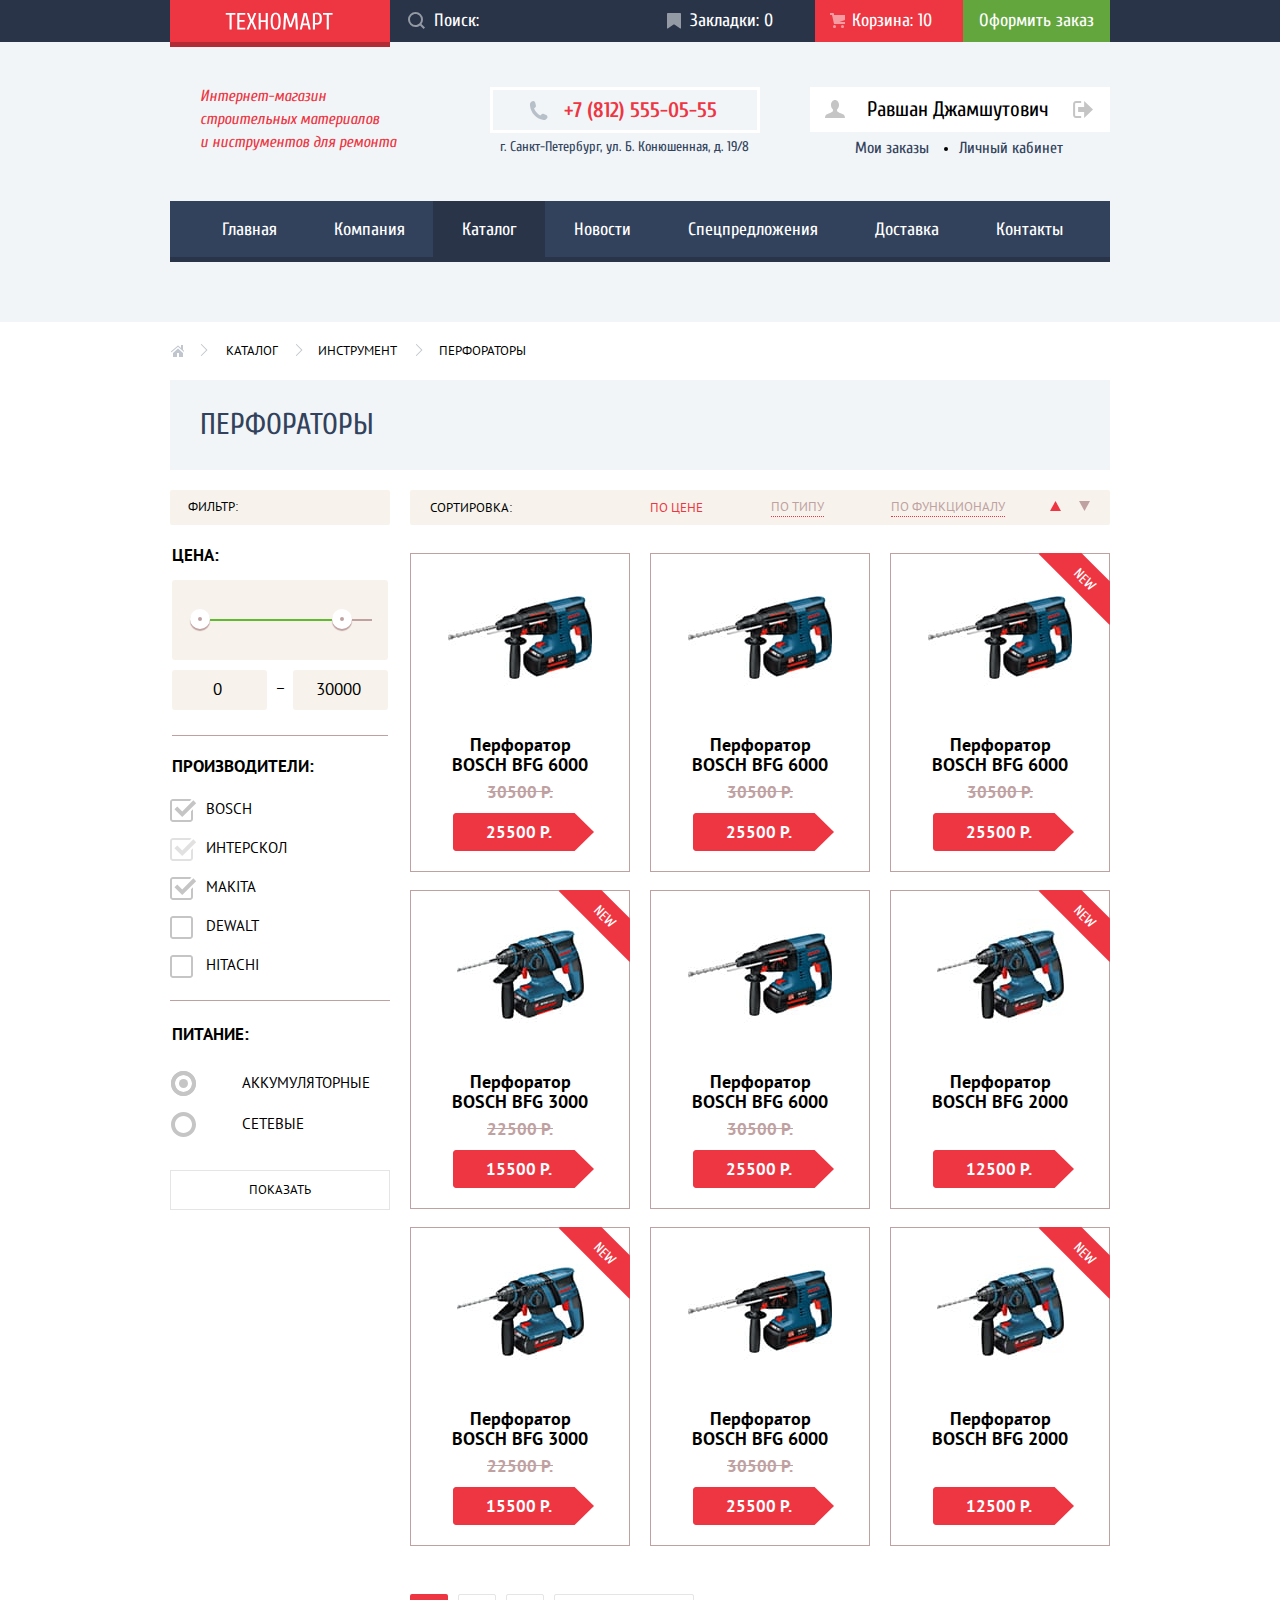
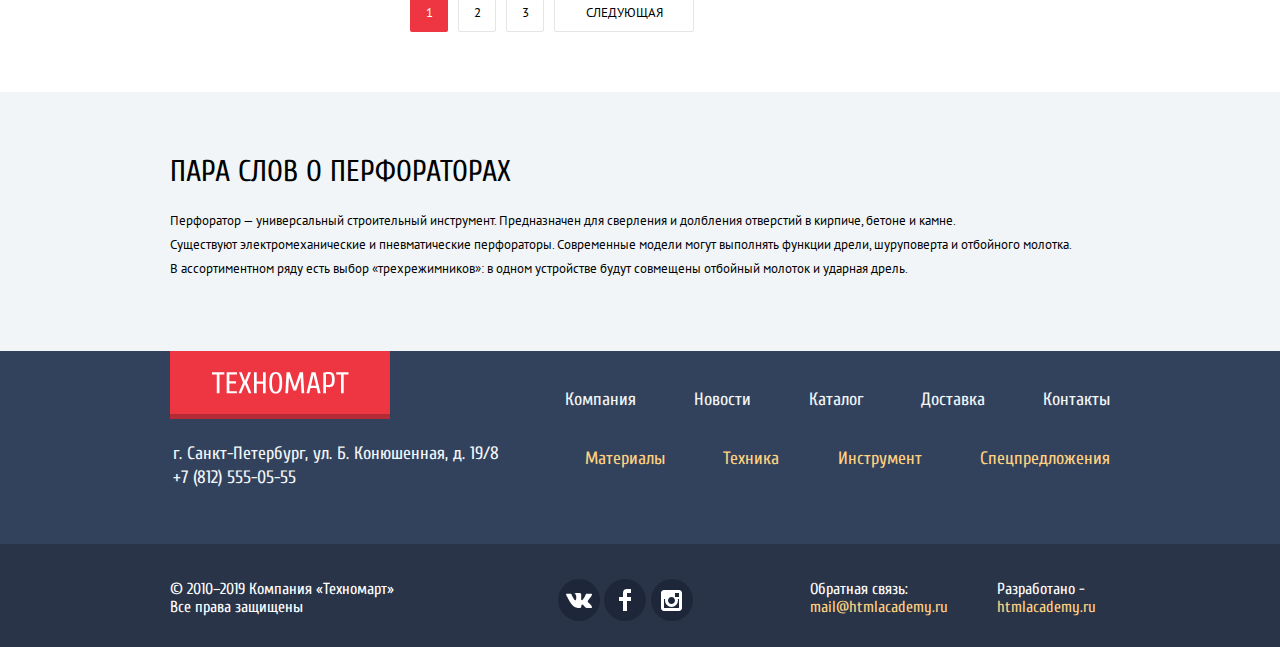
==== commit 6c3eecb1: "Переделываю чекбоксы" ====
--- a/catalog.html
+++ b/catalog.html
@@ -143,24 +143,39 @@
                             
                                 <ul>
                                     <li class="filter-option filter-checkbox">
-                                        <input class="visually-hidden filter-input-checkbox" type="checkbox" name="manufacturer" id="filter-item-bosch" value="bosch" checked>
-                                        <label for="filter-item-bosch">Bosch</label>
+                                        <label for="filter-item-bosch">
+                                            <input class="visually-hidden filter-input-checkbox" type="checkbox" name="manufacturer" id="filter-item-bosch" value="bosch" checked>
+                                            <span class="checkbox"></span>
+                                            Bosch
+                                        </label>
                                     </li>
                                     <li class="filter-option filter-checkbox">
-                                        <input class="visually-hidden filter-input-checkbox" type="checkbox" name="manufacturer" id="filter-item-interskol" value="interskol">
-                                        <label for="filter-item-interskol">Интерскол</label>
+                                        <label for="filter-item-interskol">
+                                            <input class="visually-hidden filter-input-checkbox" type="checkbox" name="manufacturer" id="filter-item-interskol" value="interskol" checked disabled>
+                                            <span class="checkbox"></span>
+                                            Интерскол
+                                    </label>
                                     </li>
                                     <li class="filter-option filter-checkbox">
-                                        <input class="visually-hidden filter-input-checkbox" type="checkbox" name="manufacturer" id="filter-item-makita" value="makita" checked>
-                                        <label for="filter-item-makita">Makita</label>
+                                        <label for="filter-item-makita">
+                                            <input class="visually-hidden filter-input-checkbox" type="checkbox" name="manufacturer" id="filter-item-makita" value="makita" checked>
+                                            <span class="checkbox"></span>
+                                            Makita
+                                        </label>
                                     </li>
                                     <li class="filter-option filter-checkbox">
-                                        <input class="visually-hidden filter-input-checkbox" type="checkbox" name="manufacturer" id="filter-item-dewalt" value="dewalt">
-                                        <label for="filter-item-dewalt">Dewalt</label>
+                                        <label for="filter-item-dewalt">
+                                            <input class="visually-hidden filter-input-checkbox" type="checkbox" name="manufacturer" id="filter-item-dewalt" value="dewalt">
+                                            <span class="checkbox"></span>
+                                            Dewalt
+                                        </label>
                                     </li>
                                     <li class="filter-option filter-checkbox">
-                                        <input class="visually-hidden filter-input-checkbox" type="checkbox" name="manufacturer" id="filter-item-hitachi" value="hitachi">
-                                        <label for="filter-item-hitachi">Hitachi</label>
+                                        <label for="filter-item-hitachi">
+                                            <input class="visually-hidden filter-input-checkbox" type="checkbox" name="manufacturer" id="filter-item-hitachi" value="hitachi">
+                                            <span class="checkbox"></span>
+                                            Hitachi
+                                        </label>
                                     </li>
                                 </ul>
                             
--- a/css/styles.css
+++ b/css/styles.css
@@ -1470,7 +1470,6 @@
 
 .manufacturer-filter ul{
     margin: 0;
-    margin-left: 36px;
     padding: 0;
 }
 
@@ -1678,6 +1677,7 @@
     display: block;
     cursor: pointer;
     user-select: none;
+    padding-left: 36px;
 }
 
 .filter-checkbox{
@@ -1685,7 +1685,49 @@
     margin-bottom: 20px;
 }
 
-.filter-input-checkbox:disabled + label{
+.checkbox {
+    position: absolute;
+    top: 0;
+    left: 0;
+    width: 27px;
+    height: 23px;
+    background-color: transparent;
+    background-image: url(../img/svg/checkbox-off.svg);
+    background-repeat: no-repeat;
+    background-position: 0 0;
+}
+
+.filter-input-checkbox:checked + .checkbox{
+    background-image: url(../img/svg/checkbox-on.svg);
+}
+
+.filter-input-checkbox:hover + .checkbox{
+    background-image: url(../img/svg/checkbox-off-dark.svg);
+}
+
+.filter-input-checkbox:focus + .checkbox{
+    outline: auto;
+}
+
+.filter-input-checkbox:checked:hover + .checkbox,
+.filter-input-checkbox:checked:active + .checkbox{
+    background-image: url(../img/svg/checkbox-on-dark.svg);
+}
+
+.filter-input-checkbox:disabled:hover + .checkbox{
+    background-image: url(../img/svg/checkbox-off.svg);
+}
+
+.filter-input-checkbox:checked:disabled:hover + .checkbox{
+    background-image: url(../img/svg/checkbox-on.svg);
+}
+
+.filter-input-checkbox:disabled + .checkbox,
+.filter-input-checkbox:checked:disabled + .checkbox{
+    opacity: 0.5;
+}
+
+/* .filter-input-checkbox:disabled + label{
     opacity: 0.5;
     cursor: default;
 }
@@ -1746,7 +1788,7 @@
 
 .filter-input-checkbox:checked:focus + label::after{
     outline: auto;
-}
+} */
 
 .filter-radio{
     margin: 0;
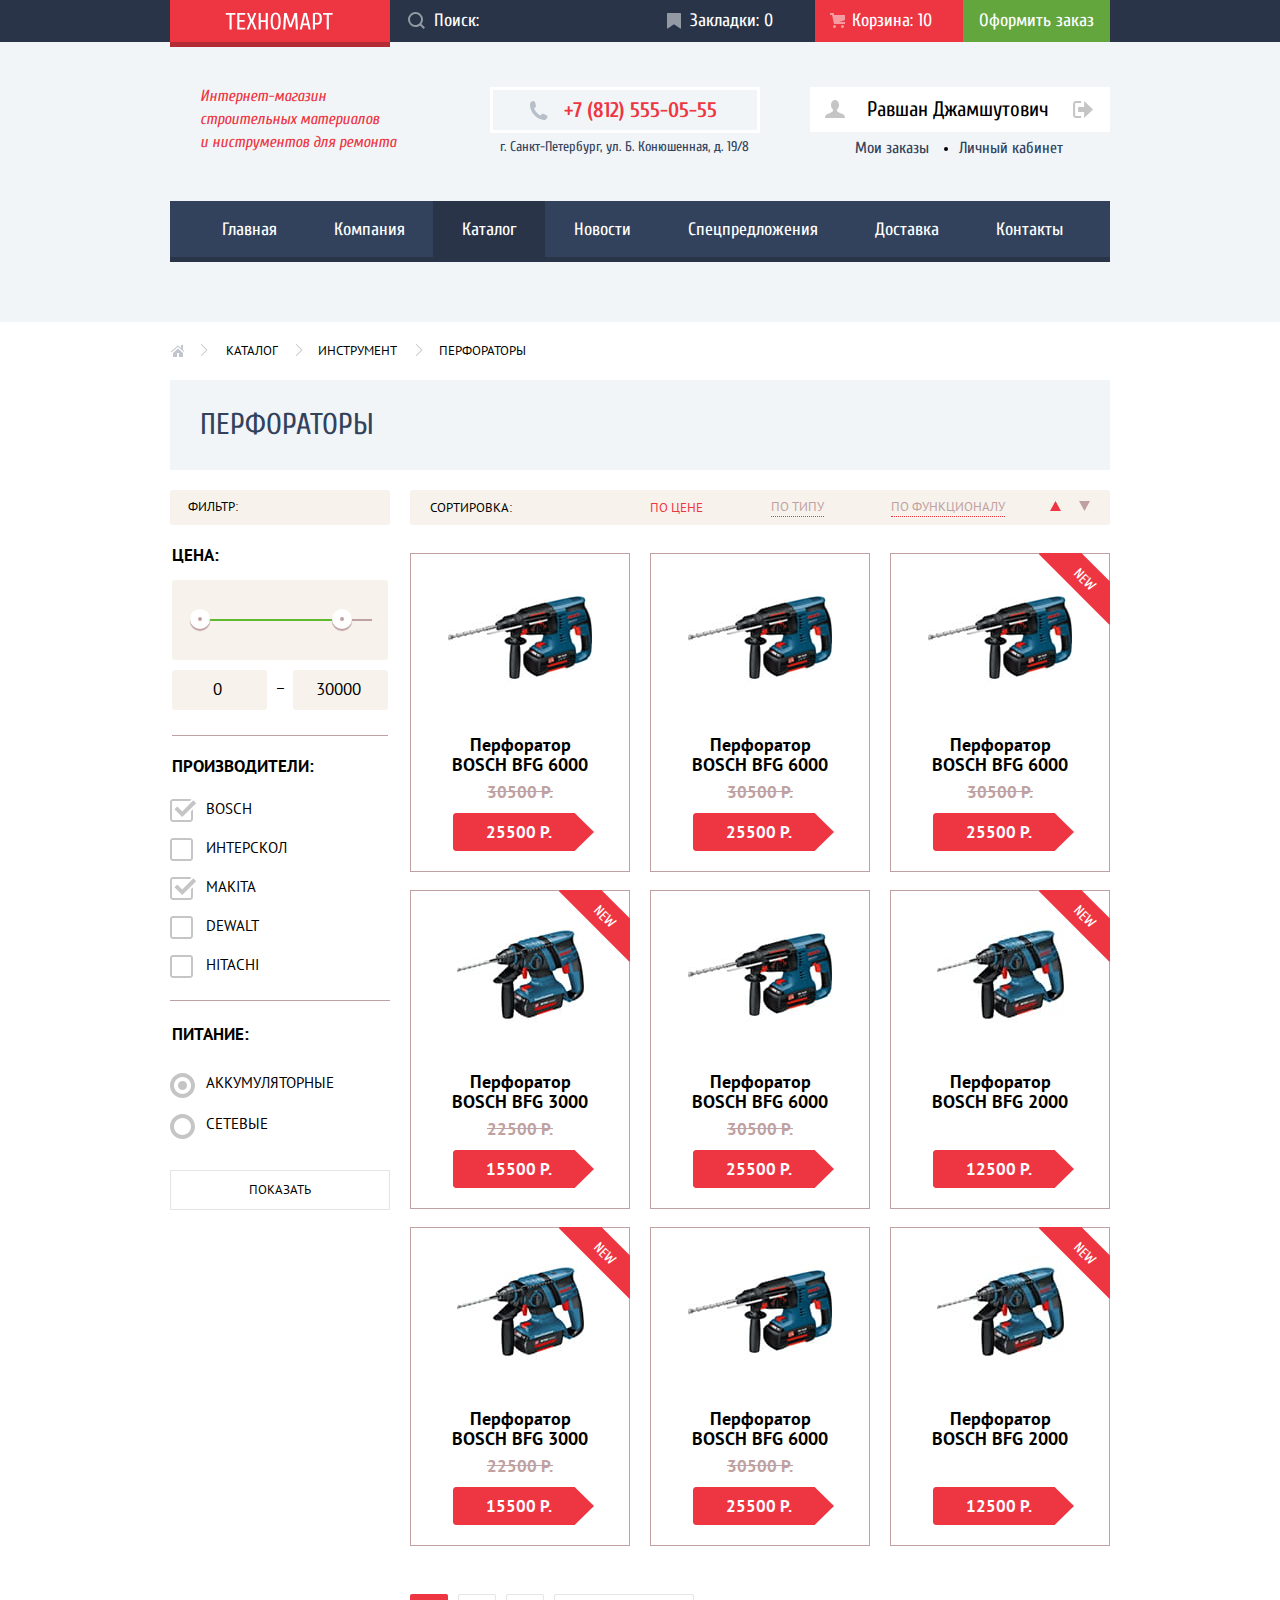
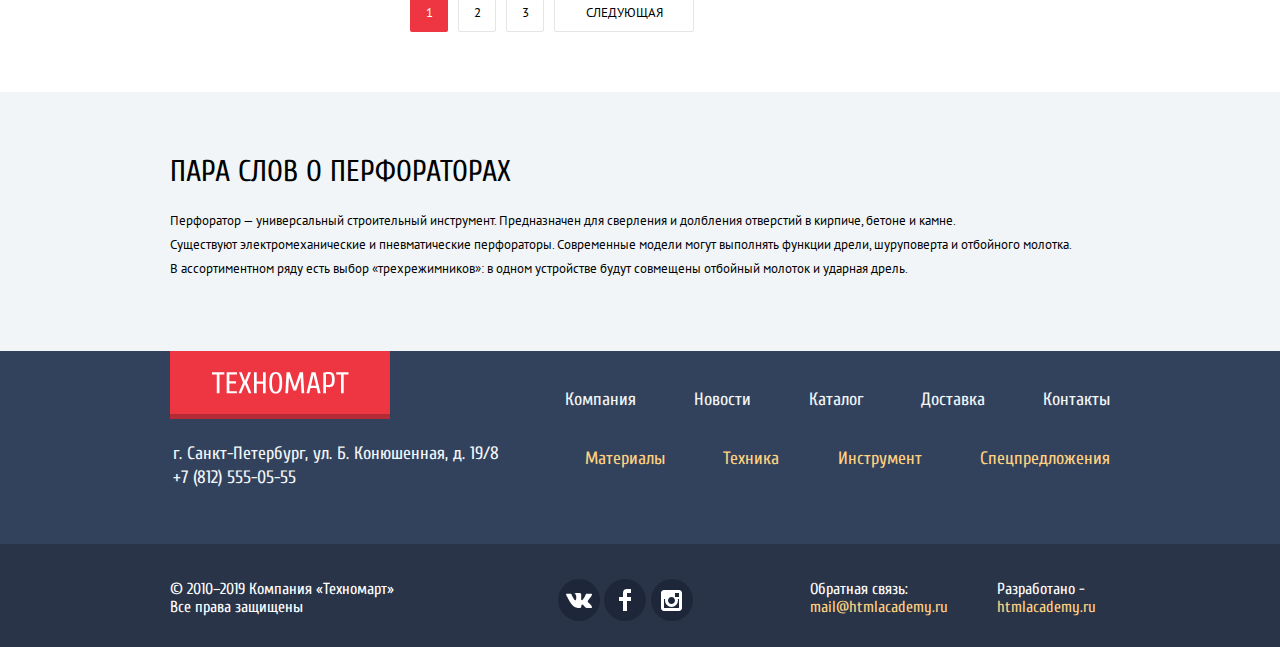
==== commit c78ae2c1: "Пофиксил после первой проверки" ====
--- a/catalog.html
+++ b/catalog.html
@@ -5,7 +5,7 @@
     <title>HTML Academy: Техномарт Каталог</title>
     <link href="https://fonts.googleapis.com/css2?family=Cuprum:ital,wght@0,400;0,700;1,400;1,700&family=PT+Sans:ital,wght@0,400;0,700;1,400;1,700&display=swap" rel="stylesheet">
     <link rel="stylesheet" href="css/normalize.css">
-    <link rel="stylesheet" href="css/styles.css">
+    <link rel="stylesheet" href="css/styles-minimized.css">
   </head>
   <body class="page-body">
     <header class="header">
@@ -143,36 +143,36 @@
                             
                                 <ul>
                                     <li class="filter-option filter-checkbox">
+                                        <input class="visually-hidden filter-input-checkbox" type="checkbox" name="manufacturer" id="filter-item-bosch" value="bosch" checked>
                                         <label for="filter-item-bosch">
-                                            <input class="visually-hidden filter-input-checkbox" type="checkbox" name="manufacturer" id="filter-item-bosch" value="bosch" checked>
-                                            <span class="checkbox"></span>
-                                            Bosch
+                                                <span class="checkbox"></span>
+                                                Bosch
                                         </label>
                                     </li>
                                     <li class="filter-option filter-checkbox">
-                                        <label for="filter-item-interskol">
-                                            <input class="visually-hidden filter-input-checkbox" type="checkbox" name="manufacturer" id="filter-item-interskol" value="interskol" checked disabled>
+                                        <input class="visually-hidden filter-input-checkbox" type="checkbox" name="manufacturer" id="filter-item-interskol" value="interskol">
+                                        <label class="testbox" for="filter-item-interskol">
                                             <span class="checkbox"></span>
                                             Интерскол
-                                    </label>
+                                        </label>
                                     </li>
                                     <li class="filter-option filter-checkbox">
+                                        <input class="visually-hidden filter-input-checkbox" type="checkbox" name="manufacturer" id="filter-item-makita" value="makita" checked>
                                         <label for="filter-item-makita">
-                                            <input class="visually-hidden filter-input-checkbox" type="checkbox" name="manufacturer" id="filter-item-makita" value="makita" checked>
                                             <span class="checkbox"></span>
                                             Makita
                                         </label>
                                     </li>
                                     <li class="filter-option filter-checkbox">
+                                        <input class="visually-hidden filter-input-checkbox" type="checkbox" name="manufacturer" id="filter-item-dewalt" value="dewalt">
                                         <label for="filter-item-dewalt">
-                                            <input class="visually-hidden filter-input-checkbox" type="checkbox" name="manufacturer" id="filter-item-dewalt" value="dewalt">
                                             <span class="checkbox"></span>
                                             Dewalt
                                         </label>
                                     </li>
                                     <li class="filter-option filter-checkbox">
+                                        <input class="visually-hidden filter-input-checkbox" type="checkbox" name="manufacturer" id="filter-item-hitachi" value="hitachi">
                                         <label for="filter-item-hitachi">
-                                            <input class="visually-hidden filter-input-checkbox" type="checkbox" name="manufacturer" id="filter-item-hitachi" value="hitachi">
                                             <span class="checkbox"></span>
                                             Hitachi
                                         </label>
@@ -186,11 +186,17 @@
                                 <ul>
                                     <li class="filter-option filter-radio">
                                         <input class="visually-hidden filter-input-radio"  type="radio" name="power-options" id="option-filter-wireless" value="wireless" checked>
-                                        <label for="option-filter-wireless">Аккумуляторные</label>
+                                        <label for="option-filter-wireless">
+                                            <span class="radio"></span>
+                                            Аккумуляторные
+                                        </label>
                                     </li>
                                     <li class="filter-option filter-radio">
                                         <input class="visually-hidden filter-input-radio" type="radio" name="power-options" id="option-filter-wireline" value="wireline">
-                                        <label for="option-filter-wireline">Сетевые</label>
+                                        <label for="option-filter-wireline">
+                                            <span class="radio"></span>
+                                            Сетевые
+                                        </label>
                                     </li>
                                 </ul>
                             
--- a/css/styles-minimized.css
+++ b/css/styles-minimized.css
@@ -0,0 +1 @@
+:root{--basic-red:#ee3643;--basic-green:#63a63e;--basic-grey:#32425c;--basic-gark-grey:#293449;--basic-extra-dark-grey:#161D29;--basic-super-dark-grey:#1D2739;--basic-light-grey:#c0a1a1;--basic-ultra-light-grey:#e5e5e5;--basic-background:#f1f5f7;--basic-background-cream:#F7F3EC;--basic-border-grey:#EAEAEA;--basic-white:#ffffff;--basic-black:#000000;--basic-pale-yellow:#99896e;--special-yellow:#ffbf47;--special-yellow-hover:#eec16d;--special-yellow-active:#e5b864;--special-extra-light-yellow:#ffd27e;--special-blue:#3bbce3;--special-light-blue:#76d0eb;--special-blue-hover:#31a5c9;--special-blue-active:#247f9b;--special-lilac:#dc91d8;--special-light-lilac:#e7b2e4;--special-lilac-hover:#be7bbb;--special-lilac-active:#9c649a;--special-light-green:#8ed78f;--special-extra-light-green:#b0e3b1;--special-light-green-hover:#73b174;--special-light-green-active:#558656;--special-light-yellow:#ffd180;--succes:#5fbb2d;--warning:#ffbf47;--error:#ba2732;--logo-bottom:#b32b34;--green-active:#518534;--green-bottom:#363715}body{min-width:960px;padding:0;font-family:"PT Sans",Arial,sans-serif;font-size:13px;line-height:24px;color:var(--basic-black);background-color:var(--basic-white)}a{text-decoration:none}img{max-width:100%;height:auto}.page{height:100%}.page-body{min-height:100%;display:grid;grid-template-rows:min-content 1fr min-content;column-gap:0;align-content:start}.container{width:940px;margin:0 auto;padding:0 10px}.visually-hidden:not(:focus):not(:active),input[type="checkbox"].visually-hidden,input[type="radio"].visually-hidden{position:absolute;width:1px;height:1px;margin:-1px;border:0;padding:0;white-space:nowrap;clip-path:inset(100%);clip:rect(0 0 0 0);overflow:hidden}.header{min-height:320px;background-color:var(--basic-background)}.header-top{background-color:var(--basic-gark-grey);color:var(--basic-white);margin-bottom:42px}.header-top-layout{display:flex;flex-wrap:wrap;justify-content:space-between;min-height:42px}.header-center-layout{display:flex;flex-wrap:wrap;justify-content:space-between;margin-bottom:40px}.header-logo-positioner{position:relative;width:220px}.logo{display:block;position:absolute;box-sizing:border-box;height:47px;padding-top:12px;padding-right:57px;padding-bottom:12px;padding-left:55px;background-color:var(--basic-red);border-bottom:5px solid var(--logo-bottom)}.logo[href]:active{background-color:var(--error)}.header-top-link{position:relative;display:block;margin:0;padding:0;padding-top:9px;padding-bottom:9px}.header-top-link,.header-search-label{font-family:"Cuprum",Arial,sans-serif;font-size:18px;line-height:24px;color:var(--basic-white)}.header-top-link:active{opacity:0.5;background-color:var(--basic-extra-dark-grey)}.product-cart{background-color:var(--basic-red)}.product-cart:active{background-color:var(--error)}.header-search{flex-grow:1;position:relative;min-width:245px;display:flex;justify-content:space-between;flex-direction:row-reverse}.header-search-label{display:block;position:relative;width:50px}.header-search-label svg{position:absolute;top:12px;left:18px;opacity:0.5}.header-search:hover svg{opacity:1}.search-field{font-family:"Cuprum",Arial,sans-serif;font-size:18px;line-height:24px;color:var(--basic-white);border:none;background-color:var(--basic-gark-grey);width:100%}.search-field::-webkit-input-placeholder{font-family:"Cuprum",Arial,sans-serif;font-size:18px;line-height:24px;color:var(--basic-white)}.search-field::-moz-placeholder{font-family:"Cuprum",Arial,sans-serif;font-size:18px;line-height:24px;color:var(--basic-white)}.search-field::placeholder{font-family:"Cuprum",Arial,sans-serif;font-size:18px;line-height:24px;color:var(--basic-white)}.search-field:focus{color:var(--basic-black);background-color:var(--basic-white);outline:none;border:none}.search-field:focus ~ .header-search-label{background-color:var(--basic-white)}.search-field:focus ~ .header-search-label path{fill:var(--basic-red)}.header-search-label:active path{opacity:0.5}.header-search button{display:none}.header-link-bookmarks{padding-left:40px;margin-right:10px;flex-grow:1}.header-link-bookmarks::before{content:"";position:absolute;top:13px;left:17px;opacity:0.5;width:16px;height:18px;background-image:url(../img/svg/icon-bookmark.svg);background-repeat:no-repeat;background-position:0 0}.header-link-bookmarks:hover::before{opacity:1}.header-link-bookmarks:active::before{opacity:0.5}.header-link-cart{padding-left:37px;flex-grow:1}.header-link-cart::before{content:"";position:absolute;top:13px;left:15px;opacity:0.5;width:17px;height:17px;background-image:url(../img/svg/icon-cart.svg);background-repeat:no-repeat;background-position:0 0}.header-link-cart:hover::before{opacity:1}.header-link-cart:active::before{opacity:0.5}.header-top-link.filled{background-color:var(--basic-red)}.header-top-link.filled:active{background-color:var(--error)}.order{flex-grow:1;text-align:center;min-width:120px;background-color:var(--basic-green)}.order:hover{background-color:var(--succes)}.order:active{background-color:var(--basic-green)}.header-desc{width:200px;margin:0;margin-left:30px;margin-right:40px;padding:0;padding-top:1px;font-family:"Cuprum",Arial,sans-serif;font-size:16px;line-height:23px;font-style:italic;color:var(--basic-red)}.header-tel{display:block;position:relative;font-family:"Cuprum",Arial,sans-serif;font-size:21px;line-height:30px;font-weight:bold;color:var(--basic-red);box-sizing:border-box;min-width:270px;min-height:40px;border:3px solid var(--basic-white);padding:0;padding-left:71px;padding-top:5px;padding-bottom:5px;margin:0;margin-top:3px;margin-bottom:2px}.header-tel:active{color:var(--error)}.header-tel::before{content:"";position:absolute;top:11px;left:36px;width:19px;height:19px;background-image:url(../img/svg/icon-phone.svg);background-position:0 0;background-repeat:no-repeat}.header-address{font-family:"Cuprum",Arial,sans-serif;font-size:14px;line-height:24px;color:var(--basic-grey);margin:0;padding:0;padding-left:10px}.header-user-navigation{display:flex;justify-content:flex-end;list-style:none;min-width:300px;margin:0;padding:0;padding-top:4px}.header-user-navigation-link{display:block;font-family:"Cuprum",Arial,sans-serif;font-size:21px;line-height:21px;color:var(--basic-black);background-color:var(--basic-white);margin:0;padding:0}.header-user-navigation-link:hover{color:var(--basic-red)}.header-user-navigation-link:active{color:var(--basic-light-grey)}.header-user-link-enter{position:relative;padding-left:45px;padding-top:12px;padding-right:27px;padding-bottom:12px;margin-right:10px}.header-user-link-enter::before{content:"";position:absolute;top:14px;left:18px;width:24px;height:19px;background-image:url(../img/svg/icon-login.svg);background-repeat:no-repeat;background-position:0 0}.header-user-link-registration{padding-left:24px;padding-top:12px;padding-right:24px;padding-bottom:12px}.catalog-user-navigation{display:flex;flex-wrap:wrap;width:300px;margin:0}.catalog-user-profile{display:flex;flex-wrap:wrap;justify-content:space-between;list-style:none;background-color:var(--basic-white);min-width:300px;margin:0;margin-top:3px;margin-bottom:5px;padding:0;padding-top:12px;padding-bottom:6px}.catalog-user-profile-enter{display:block;position:relative;font-family:"Cuprum",Arial,sans-serif;font-size:21px;line-height:21px;color:var(--basic-black);margin:0;padding:0;padding-left:57px}.catalog-user-profile-enter svg{position:absolute;left:15px;top:1px}.catalog-user-profile-enter:hover path,.catalog-user-profile-enter:focus path{fill:var(--basic-grey)}.catalog-user-profile-enter:active{color:var(--basic-light-grey)}.catalog-user-profile-enter:active path{fill:var(--basic-light-grey)}.catalog-user-profile-exit{display:block;margin:0;margin-top:2px;margin-right:17px}.catalog-user-profile-exit:hover path,.catalog-user-profile-exit:focus path{fill:var(--basic-grey)}.catalog-user-profile-exit:active,.catalog-user-profile-exit:active path{fill:var(--basic-light-grey)}.nolist{list-style:none}.catalog-user-links{display:flex;margin:0;padding:0;padding-left:45px}.catalog-user-links a{font-family:"Cuprum",Arial,sans-serif;font-size:16px;line-height:18px;color:var(--basic-grey)}.catalog-user-links a:hover{color:var(--basic-red)}.catalog-user-links a:active{color:var(--basic-light-grey)}.catalog-user-link-order{margin:0;margin-right:30px}.header-navigation{box-sizing:border-box;background-color:var(--basic-grey);width:940px;min-height:60px;border-bottom:5px solid var(--basic-gark-grey);margin:0;margin-bottom:60px}.header-site-navigation{display:flex;flex-wrap:wrap;justify-content:space-around;list-style:none;padding:0;padding-left:23px;padding-right:19px;margin:0}.header-site-navigation li{flex-grow:1;text-align:center}.header-site-navigation a{display:block;font-family:"Cuprum",Arial,sans-serif;font-size:18px;line-height:24px;color:var(--basic-white);padding:0;padding-top:17px;padding-bottom:15px}.header-navigation a:hover{background-color:var(--basic-gark-grey)}.header-navigation a:active{background-color:var(--basic-super-dark-grey);color:var(--basic-light-grey)}.header-navigation-current a:not([href]){background-color:var(--basic-gark-grey);color:var(--basic-white)}.promo{display:grid;gap:20px;grid-template-columns:300px 300px 300px;grid-template-rows:auto auto auto;padding:0;padding-top:59px;margin:0;margin-bottom:55px}.promo-item{min-height:123px}.promo-item-materials{position:relative;overflow:hidden;grid-column-start:1;grid-column-end:2;grid-row-start:1;grid-row-end:2}.promo-item-tool{grid-column-start:2;grid-column-end:3;grid-row-start:1;grid-row-end:2}.promo-item-technic{grid-column-start:3;grid-column-end:4;grid-row-start:1;grid-row-end:2}.promo-item-discount{grid-column-start:3;grid-column-end:4;grid-row-start:2;grid-row-end:3}.promo-item-delivery{grid-column-start:3;grid-column-end:4;grid-row-start:3;grid-row-end:4}.slider{grid-column-start:1;grid-column-end:3;grid-row-start:2;grid-row-end:4}.promo-item h3{font-family:"Cuprum",Arial,sans-serif;font-size:24px;line-height:20px;color:var(--basic-white);margin:0;margin-top:25px;margin-left:22px;margin-bottom:20px}.promo-item-button{display:block;width:135px;font-family:"Cuprum",Arial,sans-serif;font-size:14px;line-height:18px;color:var(--basic-white);text-transform:uppercase;text-align:center;margin:0;margin-left:22px;margin-bottom:21px;padding:0;padding-top:10px;padding-bottom:10px}.promo-item-materials{background-color:var(--special-yellow);background-image:url(../img/svg/paint-can1.svg);background-repeat:no-repeat;background-position:213px 31px}.item-materials-button{background-color:var(--special-extra-light-yellow)}.item-materials-button:hover{background-color:var(--special-yellow-hover)}.item-materials-button:active{background-color:var(--special-yellow-active)}.promo-item-tool{background-color:var(--special-blue);background-image:url(../img/svg/drill-icon.svg);background-repeat:no-repeat;background-position:194px 34px}.item-tool-button{background-color:var(--special-light-blue)}.item-tool-button:hover{background-color:var(--special-blue-hover)}.item-tool-button:active{background-color:var(--special-blue-active)}.promo-item-technic{background-color:var(--special-lilac);background-image:url(../img/svg/tractor-icon.svg);background-repeat:no-repeat;background-position:191px 31px}.item-technic-button{background-color:var(--special-light-lilac)}.item-technic-button:hover{background-color:var(--special-lilac-hover)}.item-technic-button:active{background-color:var(--special-lilac-active)}.promo-item-discount{background-color:var(--special-light-green);background-image:url(../img/svg/cart-icon.svg);background-repeat:no-repeat;background-position:196px 26px}.item-discount-button{background-color:var(--special-extra-light-green)}.item-discount-button:hover{background-color:var(--special-light-green-hover)}.item-discount-button:active{background-color:var(--special-light-green-active)}.promo-item-delivery{background-color:var(--special-yellow);background-image:url(../img/svg/car-icon.svg);background-repeat:no-repeat;background-position:191px 32px}.item-delivery-button{background-color:var(--special-extra-light-yellow)}.item-delivery-button:hover{background-color:var(--special-yellow-hover)}.item-delivery-button:active{background-color:var(--special-yellow-active)}.slider{position:relative}.slider-list{list-style:none;margin:0;padding:0}.slide{display:none;box-sizing:border-box;min-height:266px;margin:0;padding:0;padding-top:23px;padding-left:24px;background-color:var(--basic-light-grey)}.slide-current{display:block}.slide h3{font-family:"Cuprum",Arial,sans-serif;font-size:36px;line-height:36px;font-weight:bold;text-transform:uppercase;color:var(--basic-white);margin:0;margin-bottom:5px;padding:0}.slide p{font-family:"Cuprum",Arial,sans-serif;font-size:18px;line-height:24px;color:var(--basic-white);margin:0;margin-bottom:113px;padding:0}.slide a{width:192px}.slide-one{background-image:url("../img/perforatorslide.jpg");background-color:var(--basic-grey);background-position:0 0;background-repeat:no-repeat}.slide-two{background-image:url("../img/drills-slider-img.jpg");background-color:var(--basic-grey);background-position:0 0;background-repeat:no-repeat}.slider-controls-middle{display:flex;width:576px;justify-content:space-between;position:absolute;top:122px;left:24px;z-index:20}.slider-controls-middle button{border:none;background-color:transparent;cursor:pointer}.slider-controls-middle-button-left{width:22px;height:40px;background-image:url(../img/svg/icon-left.svg);background-repeat:no-repeat;background-position:0 0}.slider-controls-middle-button-right{width:22px;height:40px;background-image:url(../img/svg/icon-right.svg);background-repeat:no-repeat;background-position:0 0}.slider-controls-bottom{display:flex;width:30px;justify-content:space-between;position:absolute;top:220px;left:295px;z-index:25}.slider-controls-bottom-button{padding:0;width:10px;height:10px;background-color:transparent;border:2px solid var(--basic-white);border-radius:50%;cursor:pointer}.slider-controls-bottom-current{background-color:var(--basic-red)}.popular-products{display:grid;grid-template-columns:940px;grid-template-rows:89px auto;gap:20px;margin:0;margin-bottom:70px}.popular-products-list{display:grid;grid-template-columns:220px 220px 220px 220px;grid-template-rows:auto;gap:20px;list-style:none;margin:0;padding:0}.popular-products-list li{position:relative}.popular-products-title-wrap{display:flex;flex-wrap:wrap;justify-content:space-between;align-items:center;background-color:var(--basic-background-cream)}.popular-products-title-wrap a{width:192px;margin-right:14px}.popular-products-title-wrap h2{font-family:"Cuprum",Arial,sans-serif;font-weight:normal;font-size:30px;line-height:30px;text-transform:uppercase;color:var(--basic-black);margin:0;margin-left:28px;padding:0}.popular-manufacturers{display:grid;gap:20px;grid-template-columns:940px;grid-template-rows:89px auto;margin:0;margin-bottom:70px}.popular-manufacturers-title-wrap{display:flex;flex-wrap:wrap;justify-content:space-between;align-items:center;background-color:var(--basic-background-cream)}.popular-manufacturers-title-wrap h2{font-family:"Cuprum",Arial,sans-serif;font-size:30px;line-height:30px;font-weight:normal;text-transform:uppercase;color:var(--basic-black);margin:0;margin-left:28px;padding:0}.popular-manufacturers-title-wrap a{width:192px;margin-right:20px}.popular-manufacturers-list{display:grid;grid-template-columns:220px 220px 220px 220px;gap:20px;list-style:none;margin:0;padding:0}.popular-manufacturers-list li:hover{box-shadow:0 0 10px 3px var(--basic-ultra-light-grey)}.popular-manufacturers-list li:active{opacity:0.5}.popular-manufacturers-list a{display:flex;justify-content:center;align-items:center;width:220px;height:145px;object-fit:contain;background-color:var(--basic-white);margin:0;padding:0;border:1px solid var(--basic-border-grey)}.services{background-color:var(--basic-background);margin:0;margin-bottom:70px}.services-wrap{display:grid;grid-template-columns:240px 620px;row-gap:70px;column-gap:80px;grid-template-rows:auto}.servises-desc{grid-column-start:1;grid-column-end:-1;grid-row-start:1;grid-row-end:2;padding-top:35px}.servises-desc p{width:400px}.services h2{font-family:"Cuprum",Arial,sans-serif;font-size:30px;line-height:30px;font-weight:normal;text-transform:uppercase;color:var(--basic-black)}.services h3{font-family:"Cuprum",Arial,sans-serif;font-size:30px;line-height:30px;font-weight:normal;text-transform:uppercase;color:var(--basic-grey);margin:0;margin-bottom:30px;padding:0}.services p{font-family:"PT Sans",Arial,sans-serif;font-size:13px;line-height:24px;color:var(--basic-black);margin:0;padding:0}.services-type-list{grid-column-start:1;grid-column-end:2;grid-row-start:2;grid-row-end:3;position:relative;list-style:none;margin:0;padding:0}.services-type-list::after{content:"";position:absolute;top:-50px;right:0;width:10px;height:280px;background-image:url(../img/services-border.png);background-repeat:no-repeat;background-position:0 0}.service-type{width:100%;border:none;font-family:"Cuprum",Arial,sans-serif;font-size:21px;line-height:30px;font-weight:bold;text-align:left;color:inherit;margin:0;padding:0;padding-left:22px;padding-top:16px;padding-bottom:16px;cursor:pointer;color:var(--basic-white);background-color:var(--basic-grey)}.service-type:hover,.service-type:focus{outline:none;background-color:var(--basic-gark-grey)}.sevice-type-selected{color:var(--basic-grey);background-color:var(--basic-white)}.sevice-type-selected:hover,.sevice-type-selected:focus{background-color:var(--basic-white)}.services-items-list{grid-column-start:2;grid-column-end:-1;grid-row-start:2;grid-row-end:3;margin:0;padding:0}.service{position:relative;min-height:285px;list-style:none}.delivery-service{display:none}.delivery-service-show{display:block}.delivery-service::after{content:"";position:absolute;bottom:0;right:0;width:468px;height:261px;background-image:url(../img/delivery-truck.png);background-repeat:no-repeat;background-position:0 0}.delivery-service p{width:275px}.guarantee-service{display:none}.guarantee-service-show{display:block}.guarantee-service::after{content:"";position:absolute;bottom:0;right:-10px;width:389px;height:283px;background-image:url(../img/guarantee-medal.png);background-repeat:no-repeat;background-position:0 0}.guarantee-service h3{margin-bottom:25px}.guarantee-service p{width:320px}.credit-service{display:none}.credit-service-show{display:block}.credit-service::after{content:"";position:absolute;bottom:0;right:-10px;width:465px;height:285px;background-image:url("../img/credit-slip.png");background-repeat:no-repeat;background-position:0 0}.credit-service p{width:280px;margin-bottom:28px}.credit-service a{width:195px;border-radius:2px}.breadcrumbs{display:flex;justify-content:flex-start;flex-wrap:wrap;list-style:none;text-transform:uppercase;margin:0;padding:20px 0}.breadcrumbs a{display:block;font-family:"PT Sans",Arial,sans-serif;font-size:13px;line-height:18px;color:var(--basic-black);margin:0;padding:0}.breadcrumbs a[href]:hover{border-bottom:1px solid var(--basic-red)}.breadcrumbs a[href]:active{color:var(--basic-light-grey);border-bottom:1px dotted var(--basic-red)}.breadcrumbs-main{position:relative;padding-right:30px}.breadcrumbs-main-link{padding-left:15px;width:14px;height:100%}.breadcrumbs-main-link::before{content:"";position:absolute;left:0;top:3px;width:14px;height:12px;background-image:url(../img/svg/icon-home.svg);background-repeat:no-repeat;background-position:0 0}.breadcrumbs-main::after{content:"";position:absolute;left:30px;top:2px;width:8px;height:12px;background-image:url(../img/svg/icon-right-small.svg);background-repeat:no-repeat;background-position:0 0}.breadcrumbs-catalog{position:relative;margin-left:12px;padding-right:25px}.breadcrumbs-catalog::after{content:"";position:absolute;left:69px;top:2px;width:8px;height:12px;background-image:url(../img/svg/icon-right-small.svg);background-repeat:no-repeat;background-position:0 0}.breadcrumbs-instrument{position:relative;margin-left:15px;padding-right:25px}.breadcrumbs-instrument::after{content:"";position:absolute;left:97px;top:2px;width:8px;height:12px;background-image:url(../img/svg/icon-right-small.svg);background-repeat:no-repeat;background-position:0 0}.breadcrumbs-perforators{margin-left:17px}.catalog-wrapper{display:flex;justify-content:space-between;margin-bottom:60px}.price-filter,.manufacturer-filter,.power-options-filter{border:none}.price-filter-controls{position:relative;background-color:var(--basic-background-cream);border-radius:3px;padding-left:25px;padding-top:39px;padding-bottom:39px;margin-bottom:10px}.price-filter-scale{width:175px;height:2px;background-color:var(--basic-light-grey)}.price-filter-bar{width:84%;height:100%;background-color:var(--succes)}.price-filter-toggle{position:absolute;top:29px;left:0;width:4px;height:4px;padding:0;border:8px solid var(--basic-white);background-color:var(--basic-light-grey);border-radius:50%;box-shadow:0 2px 1px 0 var(--basic-light-grey);cursor:pointer}.price-filter-toggle-min{left:18px}.price-filter-toggle-max{left:160px}.price-filter-outputs{display:flex;justify-content:space-between;font-family:"PT Sans",Arial,sans-serif;font-size:17px;line-height:18px;color:var(--basic-black);margin-bottom:25px}.price-filter-outputs label{font-family:inherit;font-size:inherit;text-transform:uppercase}.price-filter-outputs input{width:95px;text-align:center;font-family:inherit;font-size:inherit;outline:none;border:none;background-color:var(--basic-background-cream);border-radius:3px;padding:0;padding-left:10px;padding-top:10px;padding-bottom:10px;box-sizing:border-box}.filter-subtitle{padding-top:8px;padding-bottom:9px;padding-left:18px;margin-bottom:15px}.price-filter{padding:0;margin-bottom:15px;border-bottom:1px solid var(--basic-light-grey)}.price-filter legend{margin:0;margin-bottom:10px}.manufacturer-filter{margin:0;margin-bottom:18px;padding:0;padding-bottom:6px;border-bottom:1px solid var(--basic-light-grey)}.manufacturer-filter legend{margin:0;margin-left:2px;margin-bottom:18px}.manufacturer-filter ul{margin:0;padding:0}.power-options-filter{margin:0;margin-bottom:15px;padding:0}.power-options-filter legend{margin:0;margin-left:2px;margin-bottom:24px}.power-options-filter ul{margin:0;padding:0}.catalog-title-section{display:flex;flex-wrap:wrap;justify-content:left;margin-bottom:20px}.catalog-page-title{order:1;width:940px;font-family:"Cuprum",Arial,sans-serif;font-size:30px;font-weight:normal;line-height:30px;color:var(--basic-grey);background-color:var(--basic-background);text-transform:uppercase;margin:0;padding:30px}.catalog-products{width:700px}.catalog-products-sorting,.filter-subtitle{background-color:var(--basic-background-cream);border-radius:2px}.catalog-products-sorting{display:flex;justify-content:space-between;align-items:center;margin:0;margin-bottom:28px;padding:8px 20px}.section-subtitle{display:block;font-family:"PT Sans",Arial,sans-serif;font-size:13px;line-height:18px;color:var(--basic-black);text-transform:uppercase}.sorting-buttons{display:flex;justify-content:space-between;min-width:440px}.sorting-buttons-layout{display:flex;justify-content:space-between;min-width:355px}.sorting-button-icon-layout{display:flex;justify-content:space-between;min-width:40px}.sorting-buttons button{margin:0;padding:0}.sorting-button{font-family:"PT Sans",Arial,sans-serif;font-size:13px;line-height:18px;color:var(--basic-light-grey);text-transform:uppercase;background-color:var(--basic-background-cream);border:none;border-bottom:1px dotted var(--basic-red)}.sorting-button:hover,.sorting-button:focus{font-family:"PT Sans",Arial,sans-serif;font-size:13px;line-height:18px;color:var(--basic-black);text-transform:uppercase;border-bottom:1px solid var(--basic-red);outline:none;cursor:pointer}.sorting-button:focus{outline:auto}.sorting-button:active{font-family:"PT Sans",Arial,sans-serif;font-size:13px;line-height:18px;color:var(--basic-red);text-transform:uppercase}.sorting-button-selected{font-family:"PT Sans",Arial,sans-serif;font-size:13px;line-height:18px;color:var(--basic-red);text-transform:uppercase;background-color:var(--basic-background-cream);border:none}.sorting-button-selected:hover{outline:none;color:var(--basic-red);border:none}.sorting-button-selected:focus{outline:auto;color:var(--basic-red);border:none}.sorting-button-icon{border:none;background-color:inherit} .sorting-button-icon path{fill:var(--basic-light-grey)}.sorting-button-icon:hover path,.sorting-button-icon:focus path{fill:var(--basic-black)}.sorting-button-icon:hover{cursor:pointer}.sorting-button-icon-selected{border:none;background-color:inherit} .sorting-button-icon-selected:hover{cursor:pointer}.sorting-button-icon-selected path{fill:var(--basic-red)}.catalog-filter{width:220px}.catalog-filter legend{font-family:"PT Sans",Arial,sans-serif;font-size:17px;line-height:30px;font-weight:bold;text-transform:uppercase;color:var(--basic-black)}.filter-option{font-family:"PT Sans",Arial,sans-serif;font-size:15px;line-height:19px;text-transform:uppercase;list-style:none}.filter-option label{position:relative;display:block;cursor:pointer;user-select:none;padding-left:36px}.filter-checkbox{margin:0;margin-bottom:20px}.checkbox{position:absolute;top:0;left:0;width:27px;height:23px;background-color:transparent;background-image:url(../img/svg/checkbox-off.svg);background-repeat:no-repeat;background-position:0 0}.filter-input-checkbox:checked + label .checkbox{background-image:url(../img/svg/checkbox-on.svg)}.filter-input-checkbox:hover + label .checkbox{background-image:url(../img/svg/checkbox-off-dark.svg)}.filter-input-checkbox:focus + label .checkbox{outline:auto}.filter-input-checkbox:checked:hover + label .checkbox,.filter-input-checkbox:checked:active + label .checkbox{background-image:url(../img/svg/checkbox-on-dark.svg)}.filter-input-checkbox:disabled:hover + label .checkbox{background-image:url(../img/svg/checkbox-off.svg)}.filter-input-checkbox:checked:disabled:hover + label .checkbox{background-image:url(../img/svg/checkbox-on.svg)}.filter-input-checkbox:disabled + label{opacity:0.5;cursor:default}.filter-radio{margin:0;margin-bottom:22px}.radio{position:absolute;top:0;left:0;width:25px;height:25px;background-color:transparent;background-image:url(../img/svg/radio-off.svg);background-repeat:no-repeat;background-position:0 0}.filter-input-radio:checked + label .radio{background-image:url(../img/svg/radio-on.svg)}.filter-input-radio:hover + label .radio{background-image:url(../img/svg/radio-off-dark.svg)}.filter-input-radio:focus + label .radio{outline:auto}.filter-input-radio:checked:hover + label .radio,.filter-input-radio:checked:active + label .radio{background-image:url(../img/svg/radio-on-dark.svg)}.filter-input-radio:disabled:hover + label .radio{background-image:url(../img/svg/radio-off.svg)}.filter-input-radio:checked:disabled:hover + label .radio{background-image:url(../img/svg/radio-on.svg)}.filter-input-radio:disabled + label{opacity:0.5;cursor:default}.filter-submit-button{font-family:"PT Sans",Arial,sans-serif;font-size:13px;line-height:18px;text-transform:uppercase;background-color:var(--basic-white);border:none;border:1px solid var(--basic-ultra-light-grey);width:220px;padding-top:10px;padding-bottom:10px}.filter-submit-button:hover{border:1px solid var(--basic-light-grey)}.filter-submit-button:active{border:1px solid var(--basic-red)}.catalog-product-layout{display:grid;grid-template-columns:220px 220px 220px;row-gap:18px;column-gap:20px;list-style:none;margin:0;margin-bottom:48px;padding:0}.catalog-product-layout li{margin:0;padding:0}.product-item{position:relative;overflow:hidden}.new-product::after{content:"NEW";transform:rotate(45deg);position:absolute;top:10px;left:145px;width:100px;padding:0;padding-top:8px;padding-bottom:5px;font-family:"Cuprum",Arial,sans-serif;font-size:14px;line-height:18px;color:var(--basic-white);text-transform:uppercase;text-align:center;background-color:var(--basic-red);z-index:10}.product-item-link{position:relative;overflow:hidden;box-sizing:border-box;width:220px;display:flex;flex-direction:column;align-items:center;border:1px solid var(--basic-light-grey);margin:0;padding:0}.product-item:hover,.product-item-link:focus{box-shadow:0 0 10px 3px var(--basic-ultra-light-grey);outline:none}.product-item-top{display:flex;flex-direction:column;align-items:center;margin:0;margin-bottom:8px;padding:0}.product-img{display:flex;justify-content:center;align-items:center;width:185px;height:165px;margin:0;margin-top:1px;margin-bottom:15px;padding:0;order:-1;object-fit:contain;background-color:var(--basic-white)}.product-item-link h3{font-family:"PT Sans",Arial,sans-serif;font-size:18px;line-height:20px;font-weight:bold;text-align:center;color:var(--basic-black);padding:0;margin:0;max-width:160px}.product-item-buttons{display:none;position:absolute;top:38px;left:10px}.product-item:hover .product-item-buttons{display:block}.product-item-link:focus + .product-item-buttons{display:block}.product-item-buttons-wrapper{display:flex;flex-direction:column;align-items:center;width:195px;min-height:136px;background-color:var(--basic-white)}.product-item-buttons button{font-family:"Cuprum",Arial,sans-serif;font-size:14px;line-height:18px;text-transform:uppercase;border-radius:2px;width:135px;cursor:pointer}.add-to-cart{position:relative;padding:0;padding-top:10px;padding-bottom:8px;margin-bottom:10px;color:var(--basic-white);background-color:var(--basic-green);border:none;border-bottom:3px solid var(--green-bottom)}.add-to-cart:hover,.add-to-cart:focus{background-color:var(--succes);outline:none}.add-to-cart:active{background-color:var(--green-active)}.add-to-cart-styler{display:block;padding-left:15px}.add-to-cart-styler::before{content:"";position:absolute;top:10px;left:30px;width:15px;height:15px;background-image:url(../img/svg/icon-cart.svg);background-repeat:no-repeat;background-position:0 0;opacity:0.5}.add-to-bookmarks{padding-top:8px;padding-bottom:6px;color:var(--basic-grey);background-color:var(--basic-white);border:3px solid var(--basic-green)}.add-to-bookmarks:hover,.add-to-bookmarks:focus{color:var(--basic-grey);border-color:var(--basic-grey);outline:none}.add-to-bookmarks:active{color:var(--basic-light-grey);border-color:var(--basic-light-grey)}.product-item-price{display:flex;flex-direction:column;margin:0;margin-bottom:20px;padding:0}.price{font-family:"PT Sans",Arial,sans-serif;font-size:17px;line-height:18px;font-weight:bold}.old-price{display:block;min-height:18px;color:var(--basic-light-grey);text-decoration:line-through;text-align:center;margin:0;margin-bottom:12px}.current-price-wrap{display:flex;justify-content:center;align-items:center;min-width:141px;min-height:38px;background-image:url(../img/svg/current-price-bg.svg);background-repeat:no-repeat;background-position:0 0;margin:0;margin-left:6px}.current-price{display:block;min-width:75px;color:var(--basic-white);background-color:var(--basic-red)}.new-promo-product{display:block;transform:rotate(45deg);position:absolute;top:10px;left:225px;width:100px;padding:0;padding-top:5px;padding-bottom:5px;font-family:"Cuprum",Arial,sans-serif;font-size:14px;line-height:18px;color:var(--basic-white);text-transform:uppercase;text-align:center;background-color:var(--basic-red)}.paginator{display:flex;justify-content:left}.paginator-button{font-family:"PT Sans",Arial,sans-serif;font-size:13px;line-height:18px;text-transform:uppercase;text-align:center;min-width:38px;border-radius:2px;border:none;margin:0;margin-right:10px;padding-top:9px;padding-bottom:9px;cursor:pointer}.paginator-button-enabled{color:var(--basic-black);background-color:var(--basic-white);border:1px solid var(--basic-ultra-light-grey)}.paginator-button-enabled:hover,.paginator-button-enabled:focus{border-color:var(--basic-light-grey);outline:none}.paginator-button-enabled:active{border-color:var(--basic-red)}.paginator-button-disabled{color:var(--basic-white);background-color:var(--basic-red);cursor:auto;user-select:none;outline:none}.paginator-button-next-page{min-width:140px}.index-columns{display:flex;justify-content:space-between;margin:0;margin-bottom:70px}.index-columns h2{margin:0;margin-bottom:24px;font-family:"Cuprum",Arial,sans-serif;font-size:30px;font-weight:normal;line-height:30px;text-transform:uppercase;color:var(--basic-black)}.index-columns p{font-family:"PT Sans",Arial,sans-serif;font-size:13px;line-height:24px;color:var(--basic-black)}.about-column{width:460px}.about-company-info{margin:0;margin-bottom:25px}.about-dilivery-info{width:400px;margin:0;margin-bottom:5px}.about-transport-companies{list-style:none;margin:0;margin-bottom:20px;padding:0}.transport-company-name{position:relative;margin:0;margin-bottom:12px;padding:0;padding-left:37px}.transport-company-name::before{content:"";position:absolute;top:11px;left:0;width:25px;height:2px;background-color:var(--basic-red)}.about-column li{font-family:"Cuprum",Arial,sans-serif;font-size:18px;line-height:24px;color:var(--basic-black)} .about-column-button{width:220px;margin:0;margin-bottom:70px}.address-column{width:300px}.address-column-map{display:block;margin:0;margin-bottom:17px}.addres-column-info{width:180px;margin:0;margin-bottom:32px}.address-column-button{width:300px}.regular-button{display:block;font-family:"Cuprum",Arial,sans-serif;font-size:14px;line-height:18px;text-transform:uppercase;text-align:center;background-color:var(--basic-red);color:var(--basic-white);margin:0;padding:0;padding-top:11px;padding-bottom:9px}.regular-button:active{background-color:var(--error)}.product-description{background-color:var(--basic-background);margin:0}.product-description-wrapper{padding-top:60px;padding-bottom:70px}.product-description h2{font-family:"Cuprum",Arial,sans-serif;font-size:30px;font-weight:normal;line-height:40px;text-transform:uppercase;color:var(--basic-black);margin:0;margin-bottom:17px;padding:0}.product-description p{font-family:"PT Sans",Arial,sans-serif;font-size:13px;line-height:24px;color:var(--basic-black);padding:0;margin:0}.footer{background-color:var(--basic-grey)}.footer-top{display:flex;flex-wrap:wrap;justify-content:space-between}.footer-logo{display:block;box-sizing:border-box;width:220px;height:68px;text-align:center;background-color:var(--basic-red);border-bottom:5px solid var(--logo-bottom);margin:0;margin-bottom:22px}.footer-logo img{padding-top:20px;}.footer-logo[href]:active{background-color:var(--error)}.footer-contacts{width:330px;font-family:"Cuprum",Arial,sans-serif;font-size:18px;line-height:24px;color:var(--basic-background);order:1;margin:0;margin-bottom:54px;padding:0;padding-top:1px;padding-left:3px}.footer ul{list-style:none}.footer-site-navigation{display:flex;justify-content:space-between;width:545px;margin:0;margin-top:37px}.footer-site-navigation a{font-family:"Cuprum",Arial,sans-serif;font-size:18px;line-height:24px;color:var(--basic-background)}.footer-section-navigation{display:flex;justify-content:space-between;order:1;width:525px;margin:0;margin-top:6px}.footer-section-navigation a[href]{font-family:"Cuprum",Arial,sans-serif;font-size:18px;line-height:24px;color:var(--special-light-yellow)}.footer-site-navigation a[href]:hover,.footer-section-navigation a:hover{text-decoration:underline}.footer-site-navigation a[href]:active{color:var(--basic-light-grey);text-decoration:none}.footer-site-navigation-current a{color:var(--basic-light-grey)}.footer-section-navigation a:active{color:var(--basic-pale-yellow);text-decoration:none}.footer-bottom{background-color:var(--basic-gark-grey)}.footer-bottom-wrapper{display:flex;justify-content:space-between;padding-top:20px;padding-bottom:15px}.copyright{width:240px;font-family:"Cuprum",Arial,sans-serif;font-size:16px;line-height:18px;color:var(--basic-white)}.socials{text-align:center}.social-links{display:flex;flex-wrap:wrap;justify-content:space-between;width:135px;padding:0;padding-left:30px;padding-top:15px;margin:0}.social-link{display:block;width:42px;height:42px;border-radius:50%;margin:0;padding:0;color:var(--basic-white);background-color:var(--basic-super-dark-grey)}.social-link:hover,.social-link:focus{background-color:var(--basic-red)}.social-link:active{background-color:var(--basic-red)}.vk-link{background-image:url(../img/svg/icon-vk.svg);background-repeat:no-repeat;background-position:center}.facebook-link{background-image:url(../img/svg/icon-fb.svg);background-repeat:no-repeat;background-position:center}.instagram-link{background-image:url(../img/svg/icon-insta.svg);background-repeat:no-repeat;background-position:center}.feedback-developped-wrapper{display:flex;justify-content:space-between;width:300px}.developed{margin:0;margin-right:14px}.feedback,.developed{font-family:"Cuprum",Arial,sans-serif;font-size:16px;line-height:18px}.feedback p,.developed p{color:var(--basic-white)}.feedback a,.developed a{color:var(--special-light-yellow)}.feedback a:hover,.developed a:hover{text-decoration:underline}.feedback a:active,.developed a:active{color:var(--error)}.popup-map{display:none;position:fixed;top:25%;left:0;right:0;margin:auto;z-index:100;width:940px;height:440px;border-top:7px solid var(--basic-red);background-image:url(../img/big-map.jpg);background-color:var(--basic-grey);background-repeat:no-repeat;background-position:-15px -20px;box-shadow:0 4px 20px 0 var(--basic-ultra-light-grey)}.popup-map-show{display:block;animation:bounce 0.6s}.popup-map-positioner{position:relative}.popup-map-close-button{position:absolute;top:10px;left:910px;border:none;width:21px;height:21px;background-image:url(../img/svg/icon-close.svg);background-repeat:no-repeat;background-color:transparent}.popup-map-close-button:hover{cursor:pointer}.popup-added-to-cart{display:none;position:fixed;top:25%;left:0;right:0;margin:auto;width:620px;border-top:7px solid var(--basic-red);background-color:var(--basic-white);box-shadow:0 4px 20px 0 var(--basic-ultra-light-grey);z-index:100}.popup-added-to-cart-show{display:block;animation:bounce 0.6s}.added-to-cart-wrapper{position:relative}.popup-added-to-cart p{font-family:"Cuprum",Arial,sans-serif;font-weight:bold;font-size:24px;line-height:30px;text-align:center;padding:0;padding-top:66px;padding-bottom:68px;margin:0}.popup-added-to-cart p::before{content:"";position:absolute;top:47px;left:81px;width:66px;height:66px;background-image:url(../img/svg/icon-mark.svg);background-repeat:no-repeat;background-position:0 0}.popup-added-to-cart-buttons-wrap{display:flex;flex-wrap:wrap;justify-content:center;padding:0;padding-top:37px;padding-bottom:37px;background-color:var(--basic-ultra-light-grey)}.popup-added-to-cart-place-order-button{display:block;width:192px;font-family:"Cuprum",Arial,sans-serif;font-size:14px;line-height:18px;text-transform:uppercase;text-align:center;color:var(--basic-white);background-color:var(--basic-red);padding:0;padding-top:11px;padding-bottom:9px;margin:0;margin-left:15px;margin-right:10px}.popup-added-to-cart-place-order-button:active{background-color:var(--error)}.popup-added-to-cart-continue-shopping-button{display:block;width:192px;font-family:"Cuprum",Arial,sans-serif;font-size:14px;line-height:18px;text-transform:uppercase;text-align:center;color:var(--basic-black);background-color:var(--basic-white);padding:0;padding-top:11px;padding-bottom:9px;margin:0;margin-right:10px}.popup-added-to-cart-continue-shopping-button:active{opacity:0.5}.popup-added-to-cart-close-button{position:absolute;top:11px;right:11px;width:21px;height:21px;border:none;background-image:url(../img/svg/icon-close.svg);background-color:transparent;background-repeat:no-repeat;background-position:0 0;cursor:pointer}.feedback-form-popup{display:none;position:fixed;top:25%;right:0;left:0;margin:auto;z-index:100;width:620px;border-top:7px solid var(--basic-red);box-shadow:0 4px 20px 0 var(--basic-ultra-light-grey);background-color:var(--basic-white)}.feedback-form-popup-show{display:block;animation:bounce 0.6s}.feedback-form-popup-error{animation:shake 0.6s}.feedback-form-wrap{position:relative}.feedback-form{padding-top:40px}.feedback-form-positioner{display:flex;flex-direction:column;align-items:center}.feedback-form-layout{display:grid;column-gap:20px;row-gap:13px;grid-template-columns:220px 220px;grid-template-rows:auto auto}.feedback-form label{display:block;font-family:"Cuprum",Arial,sans-serif;font-size:18px;line-height:24px;color:var(--basic-black);margin-bottom:11px}.feedback-form input{border:2px solid var(--basic-light-grey);border-radius:2px}.feedback-form input::-webkit-input-placeholder{color:var(--basic-light-grey)}.feedback-form input:-moz-placeholder{color:var(--basic-light-grey)}.feedback-form input[placeholder]{font-family:"PT Sans",Arial,sans-serif;font-size:13px;line-height:24px;padding-left:10px;color:var(--basic-light-grey)}.feedback-form-name-field{grid-column-start:1;grid-column-end:2;grid-row-start:1;grid-row-end:2}.feedback-form-name-field input{box-sizing:border-box;width:100%}.feedback-form-email-field{grid-column-start:2;grid-column-end:3;grid-row-start:1;grid-row-end:2}.feedback-form-email-field input{box-sizing:border-box;width:100%}.feedback-form-message-field{grid-column-start:1;grid-column-end:-1;grid-row-start:2;grid-row-end:3;margin-bottom:24px}.feedback-form-message-field textarea{box-sizing:border-box;width:100%;border:2px solid var(--basic-light-grey);border-radius:2px;resize:none}.feedback-form-message-field textarea::-webkit-input-placeholder{color:var(--basic-light-grey)}.feedback-form-message-field textarea:-moz-placeholder{color:var(--basic-light-grey)}.feedback-form-message-field textarea[placeholder]{font-family:"PT Sans",Arial,sans-serif;font-size:13px;line-height:24px;color:var(--basic-light-grey);padding-left:10px}.feedback-form-bottom{display:flex;flex-direction:column;align-items:center;width:100%;background-color:var(--basic-ultra-light-grey);padding-top:37px;padding-bottom:37px}.feedback-form button{width:460px;border:none;cursor:pointer}.feedback-form-close-button{position:absolute;top:11px;right:11px;width:21px;height:21px;background-color:inherit;background-image:url(../img/svg/icon-close.svg);background-repeat:no-repeat;background-position:0 0;cursor:pointer;border:none}@keyframes bounce{0%{transform:translateX(-2000px)} 70%{transform:translateX(30px)} 90%{transform:translateX(-10px)} 100%{transform:translateX(0)}}@keyframes shake{0%,100%{transform:translateX(0)} 10%,30%,50%,70%,90%{transform:translateX(-2px)} 20%,40%,60%,80%{transform:translateX(2px)}}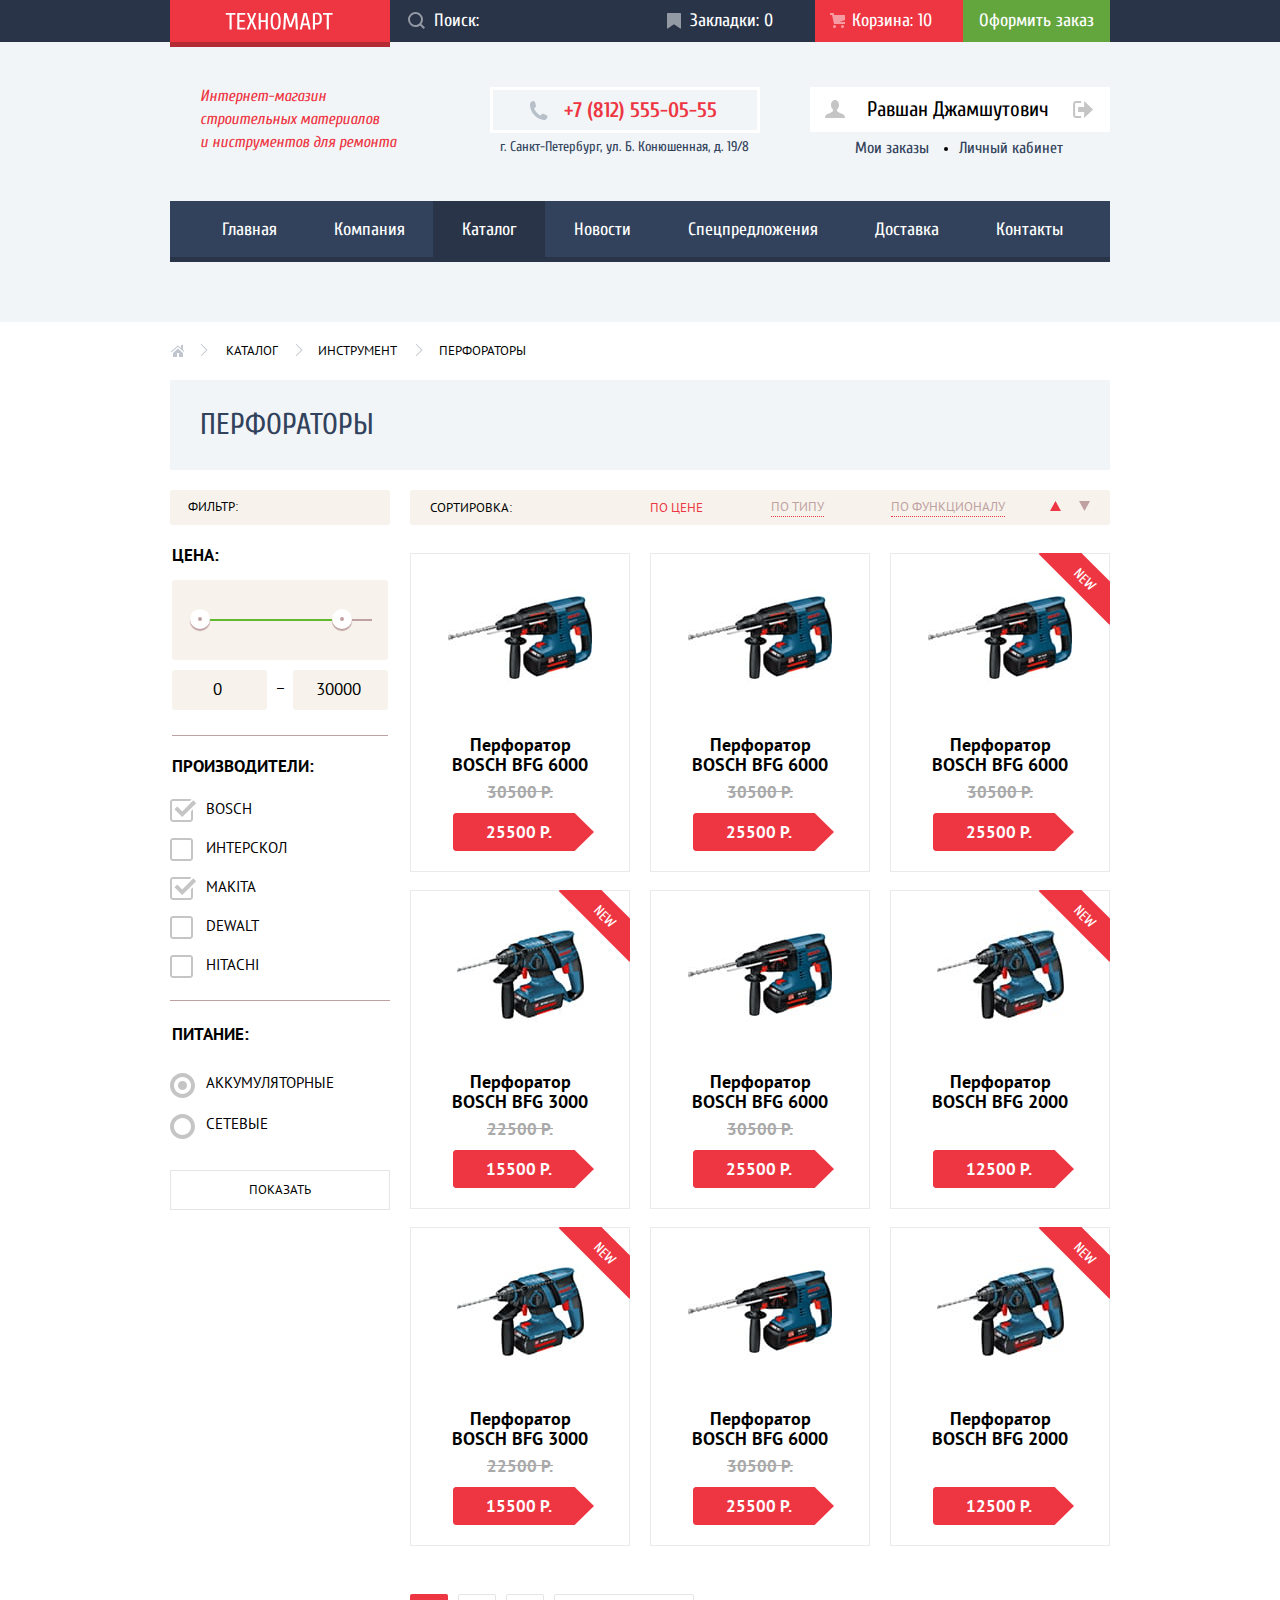
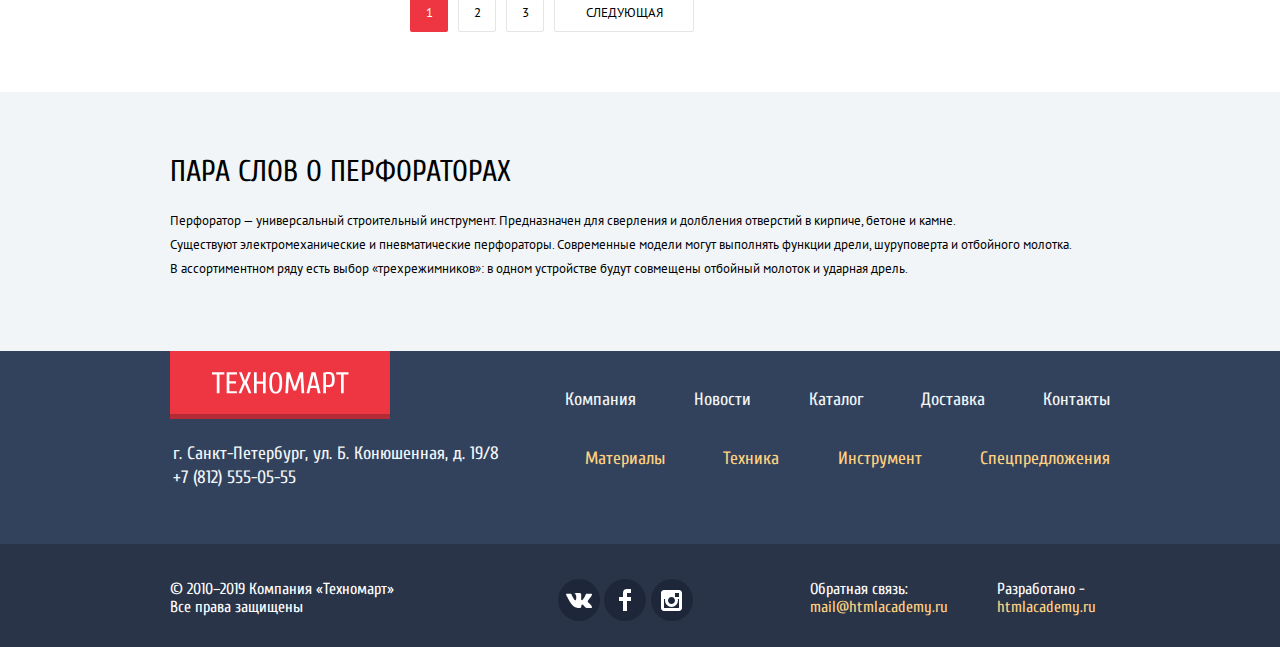
==== commit 45a1bdc1: "Исправил замечания 1й проверки. Осталась переполняемость" ====
--- a/catalog.html
+++ b/catalog.html
@@ -5,7 +5,7 @@
     <title>HTML Academy: Техномарт Каталог</title>
     <link href="https://fonts.googleapis.com/css2?family=Cuprum:ital,wght@0,400;0,700;1,400;1,700&family=PT+Sans:ital,wght@0,400;0,700;1,400;1,700&display=swap" rel="stylesheet">
     <link rel="stylesheet" href="css/normalize.css">
-    <link rel="stylesheet" href="css/styles-minimized.css">
+    <link rel="stylesheet" href="css/styles.css">
   </head>
   <body class="page-body">
     <header class="header">
@@ -418,11 +418,11 @@
                         </li>
                     </ul>
                     
-                    <div class="paginator">
-                        <button class="paginator-button paginator-button-disabled" aria-label="Первая страница каталога">1</button>
-                        <button class="paginator-button paginator-button-enabled" aria-label="Вторая страница каталога">2</button>
-                        <button class="paginator-button paginator-button-enabled" aria-label="Третья страница каталога">3</button>
-                        <button class="paginator-button paginator-button-next-page paginator-button-enabled" aria-label="Следующая страница каталога">Следующая</button>
+                    <div class="pagination">
+                        <button class="pagination-button pagination-button-disabled" aria-label="Первая страница каталога">1</button>
+                        <button class="pagination-button pagination-button-enabled" aria-label="Вторая страница каталога">2</button>
+                        <button class="pagination-button pagination-button-enabled" aria-label="Третья страница каталога">3</button>
+                        <button class="pagination-button pagination-button-next-page pagination-button-enabled" aria-label="Следующая страница каталога">Следующая</button>
                     </div>
                 </section>
             </div>
@@ -484,7 +484,7 @@
                 </li>
               </ul>
             </section>
-            <div class="feedback-developped-wrapper">
+            <div class="feedback-developed-wrapper">
               <div class="feedback">
                 <p>Обратная связь:<br>
                   <a href="#">mail@htmlacademy.ru</a>
--- a/css/styles.css
+++ b/css/styles.css
@@ -0,0 +1,2830 @@
+:root {
+    --basic-red: #ee3643;
+    --basic-green: #63a63e;
+    --basic-grey: #32425c;
+    --basic-dark-grey: #293449;
+    --basic-extra-dark-grey: #161D29;
+    --basic-super-dark-grey: #1D2739;
+    --basic-light-grey: #c0a1a1;
+    --basic-ultra-light-grey: #e5e5e5;
+    --basic-background: #f1f5f7;
+    --basic-background-cream: #F7F3EC;
+    --basic-border-grey: #EAEAEA;
+    --basic-input-border-grey: #c5c5c5;
+    --basic-input-placeholder-grey: #a9a9a9;
+    --basic-shadow: rgba(0, 0, 0, 0.15);
+    --basic-white: #ffffff;
+    --basic-black: #000000;
+    --basic-pale-yellow: #99896e;
+    --special-yellow: #ffbf47;
+    --special-yellow-hover: #eec16d;
+    --special-yellow-active: #e5b864;
+    --special-extra-light-yellow: #ffd27e;
+    --special-blue: #3bbce3;
+    --special-light-blue: #76d0eb;
+    --special-blue-hover: #31a5c9;
+    --special-blue-active: #247f9b;
+    --special-lilac: #dc91d8;
+    --special-light-lilac: #e7b2e4;
+    --special-lilac-hover: #be7bbb;
+    --special-lilac-active: #9c649a;
+    --special-light-green: #8ed78f;
+    --special-extra-light-green: #b0e3b1;
+    --special-light-green-hover: #73b174;
+    --special-light-green-active: #558656;
+    --special-light-yellow: #ffd180;
+    --success: #5fbb2d;
+    --warning: #ffbf47;
+    --error: #ba2732;
+    --logo-bottom: #b32b34;
+    --green-active: #518534;
+    --green-bottom: #363715;
+}
+
+body{
+    min-width: 960px;
+    padding: 0;
+    font-family: "PT Sans", Arial, sans-serif;
+    font-size: 13px;
+    line-height: 24px;
+    color: var(--basic-black);
+    background-color: var(--basic-white);
+}
+
+a{
+    text-decoration: none;
+}
+
+img{
+    max-width: 100%;
+    height: auto;
+}
+
+.page{
+    height: 100%
+}
+
+.page-body{
+    display: grid;
+    grid-template-rows: min-content 1fr min-content;
+    column-gap: 0;
+    align-content: start;
+    min-height:100%;
+}
+
+.container{
+    width: 940px;
+    margin: 0 auto;
+    padding: 0 10px;
+}
+
+.visually-hidden:not(:focus):not(:active),
+input[type="checkbox"].visually-hidden,
+input[type="radio"].visually-hidden{
+  position: absolute;
+  width: 1px;
+  height: 1px;
+  margin: -1px;
+  border: 0;
+  padding: 0;
+  white-space: nowrap;
+  clip-path: inset(100%);
+  clip: rect(0 0 0 0);
+  overflow: hidden;
+}
+
+/* Header */
+
+.header{
+    min-height: 320px;
+    background-color: var(--basic-background);
+}
+
+.header-top{
+    margin-bottom: 42px;
+    color: var(--basic-white);
+    background-color: var(--basic-dark-grey);
+}
+
+.header-top-layout{
+    display: flex;
+    flex-wrap: wrap;
+    justify-content: space-between;
+    min-height: 42px;
+}
+
+.header-center-layout{
+    display: flex;
+    flex-wrap: wrap;
+    justify-content: space-between;
+    margin-bottom: 40px;
+}
+
+.header-logo-positioner{
+    position: relative;
+    width: 220px;
+}
+
+.logo{
+    position: absolute;
+    display: block;
+    box-sizing: border-box;
+    height: 47px;
+    padding-top: 12px;
+    padding-right: 57px;
+    padding-bottom: 12px;
+    padding-left: 55px;
+    background-color: var(--basic-red);
+    border-bottom: 5px solid var(--logo-bottom);
+}
+
+.logo[href]:active{
+    background-color: var(--error);
+}
+
+
+.header-top-link{
+    position: relative;
+    display: block;
+    margin: 0;
+    padding: 0;
+    padding-top: 9px;
+    padding-bottom: 9px;
+}
+
+.header-top-link,
+.header-search-label{
+    font-family: "Cuprum", Arial, sans-serif;
+    font-size: 18px;
+    line-height: 24px;
+    color: var(--basic-white);
+}
+
+
+.header-top-link:active{
+    background-color: var(--basic-extra-dark-grey);
+    opacity: 0.5;
+}
+
+.product-cart{
+    background-color: var(--basic-red);
+}
+
+.product-cart:active{
+    background-color: var(--error);
+}
+
+.header-search{
+    position: relative;
+    display: flex;
+    flex-grow: 1;
+    justify-content: space-between;
+    flex-direction: row-reverse;
+    min-width: 245px;
+}
+
+
+.header-search-label{
+    position: relative;
+    display: block;
+    width: 50px;
+}
+
+.header-search-label svg{
+    position: absolute;
+    top: 12px;
+    left: 18px;
+    opacity: 0.5;
+}
+
+.header-search:hover svg{
+    opacity: 1;
+}
+
+.search-field{
+    width: 100%;
+    font-family: "Cuprum", Arial, sans-serif;
+    font-size: 18px;
+    line-height: 24px;
+    color: var(--basic-white);
+    border: none;
+    background-color: var(--basic-dark-grey);
+}
+
+.search-field::-webkit-input-placeholder{
+    font-family: "Cuprum", Arial, sans-serif;
+    font-size: 18px;
+    line-height: 24px;
+    color: var(--basic-white);
+    opacity: 1;
+}
+
+.search-field:-moz-placeholder{
+    font-family: "Cuprum", Arial, sans-serif;
+    font-size: 18px;
+    line-height: 24px;
+    color: var(--basic-white);
+    opacity: 1;
+}
+
+.search-field::-moz-placeholder{
+    font-family: "Cuprum", Arial, sans-serif;
+    font-size: 18px;
+    color: var(--basic-white);
+    opacity: 1;
+}
+
+.search-field[placeholder]{
+    font-family: "Cuprum", Arial, sans-serif;
+    font-size: 18px;
+    line-height: 24px;
+    color: var(--basic-white);
+    opacity: 1;
+}
+
+.search-field:focus{
+    color: var(--basic-black);
+    background-color: var(--basic-white);
+    outline: none;
+    border: none;
+}
+
+.search-field:focus ~ .header-search-label{
+    background-color: var(--basic-white);
+}
+
+.search-field:focus ~ .header-search-label path{
+    fill: var(--basic-red);
+}
+
+.header-search button{
+    display: none;
+}
+
+.header-link-bookmarks{
+    flex-grow: 1;
+    padding-left: 40px;
+    margin-right: 10px;
+}
+
+.header-link-bookmarks::before{
+    content: "";
+    position: absolute;
+    top: 13px;
+    left: 17px;
+    width: 16px;
+    height: 18px;
+    background-image: url(../img/svg/icon-bookmark.svg);
+    background-repeat: no-repeat;
+    background-position: 0 0;
+    opacity: 0.5;
+}
+
+.header-link-bookmarks:hover::before{
+    opacity: 1;
+}
+
+.header-link-bookmarks:active::before{
+    opacity: 0.5;
+}
+
+.header-link-cart{
+    flex-grow: 1;
+    padding-left: 37px;
+}
+
+.header-link-cart::before{
+    content: "";
+    position: absolute;
+    top: 13px;
+    left: 15px;
+    width: 17px;
+    height: 17px;
+    background-image: url(../img/svg/icon-cart.svg);
+    background-repeat: no-repeat;
+    background-position: 0 0;
+    opacity: 0.5;
+}
+
+.header-link-cart:hover::before{
+    opacity: 1;
+}
+
+.header-link-cart:active::before{
+    opacity: 0.5;
+}
+
+.header-top-link.filled{
+    background-color: var(--basic-red);
+}
+
+.header-top-link.filled:active{
+    background-color: var(--error);
+}
+
+.order{
+    flex-grow: 1;
+    min-width: 120px;
+    text-align: center;
+    background-color: var(--basic-green);
+}
+
+.order:hover{
+    background-color: var(--success);
+}
+
+.order:active{
+    background-color: var(--basic-green);
+}
+
+.header-desc{
+    width: 200px;
+    margin: 0;
+    margin-left: 30px;
+    margin-right: 40px;
+    padding: 0;
+    padding-top: 1px;
+    font-family: "Cuprum", Arial, sans-serif;
+    font-size: 16px;
+    line-height: 23px;
+    font-style: italic;
+    color: var(--basic-red);
+}
+
+.header-tel{
+    position: relative;
+    display: block;
+    box-sizing: border-box;
+    min-width: 270px;
+    min-height: 40px;
+    padding: 0;
+    padding-left: 71px;
+    padding-top: 5px;
+    padding-bottom: 5px;
+    margin: 0;
+    margin-top: 3px;
+    margin-bottom: 2px;
+    font-family: "Cuprum", Arial, sans-serif;
+    font-size: 21px;
+    line-height: 30px;
+    font-weight: bold;
+    color: var(--basic-red);
+    border: 3px solid var(--basic-white);
+}
+
+.header-tel:active{
+    color: var(--error);
+}
+
+.header-tel::before{
+    content: "";
+    position: absolute;
+    top: 11px;
+    left: 36px;
+    width: 19px;
+    height: 19px;
+    background-image: url(../img/svg/icon-phone.svg);
+    background-position: 0 0;
+    background-repeat: no-repeat;
+}
+
+.header-address{
+    margin: 0;
+    padding: 0;
+    padding-left: 10px; 
+    font-family: "Cuprum", Arial, sans-serif;
+    font-size: 14px;
+    line-height: 24px;
+    color: var(--basic-grey);
+}
+
+.header-user-navigation{
+    display: flex;
+    justify-content: flex-end;
+    min-width: 300px;
+    margin:0;
+    padding: 0;
+    padding-top: 4px;
+    list-style: none;
+}
+
+.header-user-navigation-link{
+    display: block;
+    margin: 0;
+    padding: 0;
+    font-family: "Cuprum", Arial, sans-serif;
+    font-size: 21px;
+    line-height: 21px;
+    color: var(--basic-black);
+    background-color: var(--basic-white);
+}
+
+.header-user-navigation-link:hover{
+    color: var(--basic-red);
+}
+
+.header-user-navigation-link:active{
+    color: var(--basic-light-grey);
+}
+
+.header-user-link-enter{
+    position: relative;
+    padding-left: 45px;
+    padding-top: 12px;
+    padding-right: 27px;
+    padding-bottom: 12px;
+    margin-right: 10px;
+}
+
+.header-user-link-enter::before{
+    content: "";
+    position: absolute;
+    top: 14px;
+    left: 18px;
+    width: 24px;
+    height: 19px;
+    background-image: url(../img/svg/icon-login.svg);
+    background-repeat: no-repeat;
+    background-position: 0 0;
+}
+
+.header-user-link-registration{
+    padding-left: 24px;
+    padding-top: 12px;
+    padding-right: 24px;
+    padding-bottom: 12px;
+}
+
+.catalog-user-navigation{
+    display: flex;
+    flex-wrap: wrap;
+    width: 300px;
+    margin: 0;
+}
+
+.catalog-user-profile{
+    display: flex;
+    flex-wrap: wrap;
+    justify-content: space-between;
+    list-style: none;
+    background-color: var(--basic-white);
+    min-width: 300px;
+    margin: 0;
+    margin-top: 3px;
+    margin-bottom: 5px;
+    padding: 0;
+    padding-top: 12px;
+    padding-bottom: 6px;
+}
+
+.catalog-user-profile-enter{
+    position: relative;
+    display: block;
+    margin: 0;
+    padding: 0;
+    padding-left: 57px;
+    font-family: "Cuprum", Arial, sans-serif;
+    font-size: 21px;
+    line-height: 21px;
+    color: var(--basic-black);
+}
+
+.catalog-user-profile-enter svg{
+    position: absolute;
+    left: 15px;
+    top: 1px;
+}
+
+.catalog-user-profile-enter:hover path,
+.catalog-user-profile-enter:focus path{
+    fill: var(--basic-grey);
+}
+
+.catalog-user-profile-enter:active{
+    color: var(--basic-light-grey);
+}
+
+.catalog-user-profile-enter:active path{
+    fill: var(--basic-light-grey);
+}
+
+.catalog-user-profile-exit{
+    display: block;
+    margin: 0;
+    margin-top: 2px;
+    margin-right: 17px;
+}
+
+.catalog-user-profile-exit:hover path,
+.catalog-user-profile-exit:focus path{
+    fill: var(--basic-grey);
+}
+
+.catalog-user-profile-exit:active,
+.catalog-user-profile-exit:active path{
+    fill: var(--basic-light-grey);
+}
+
+.nolist{
+    list-style: none;
+}
+
+.catalog-user-links{
+    display: flex;
+    margin: 0;
+    padding: 0;
+    padding-left: 45px;
+}
+
+.catalog-user-links a{
+    font-family: "Cuprum", Arial, sans-serif;
+    font-size: 16px;
+    line-height: 18px;
+    color: var(--basic-grey);
+}
+
+.catalog-user-links a:hover{
+    color: var(--basic-red);
+}
+
+.catalog-user-links a:active{
+    color: var(--basic-light-grey);
+}
+
+.catalog-user-link-order{
+    margin: 0;
+    margin-right: 30px;
+}
+
+.header-navigation{
+    box-sizing: border-box;
+    width: 940px;
+    min-height: 60px;
+    margin: 0;
+    margin-bottom: 60px;
+    background-color: var(--basic-grey);
+    border-bottom: 5px solid var(--basic-dark-grey);
+}
+
+.header-site-navigation{
+    display: flex;
+    flex-wrap: wrap;
+    justify-content: space-around;
+    list-style: none;
+    padding: 0;
+    padding-left: 23px;
+    padding-right: 19px;
+    margin: 0;
+}
+
+.header-site-navigation li{
+    flex-grow: 1;
+    text-align: center;
+}
+
+.header-site-navigation a{
+    display: block;
+    padding: 0;
+    padding-top: 17px;
+    padding-bottom: 15px;
+    font-family: "Cuprum", Arial, sans-serif;
+    font-size: 18px;
+    line-height: 24px;
+    color: var(--basic-white);
+}
+
+.header-navigation a:hover{
+    background-color: var(--basic-dark-grey);
+}
+
+.header-navigation a:active{
+    color: var(--basic-light-grey);
+    background-color: var(--basic-super-dark-grey);
+}
+
+.header-navigation-current a:not([href]){
+    color: var(--basic-white);
+    background-color: var(--basic-dark-grey);
+}
+
+/*** Main ***/
+
+
+/* Promo */
+
+.promo{
+    display: grid;
+    gap: 20px;
+    grid-template-columns: 
+    300px 300px 300px;
+    grid-template-rows: 
+    auto auto auto;
+    padding: 0;
+    padding-top: 59px;
+    margin: 0;
+    margin-bottom: 55px;
+}
+
+.promo-item{
+    min-height: 123px;
+}
+
+.promo-item-materials{
+    position: relative;
+    grid-column-start: 1;
+    grid-column-end: 2;
+    grid-row-start: 1;
+    grid-row-end: 2;
+    overflow: hidden;
+}
+
+.promo-item-tool{
+    grid-column-start: 2;
+    grid-column-end: 3;
+    grid-row-start: 1;
+    grid-row-end: 2;
+}
+
+.promo-item-technic{
+    grid-column-start: 3;
+    grid-column-end: 4;
+    grid-row-start: 1;
+    grid-row-end: 2;
+}
+
+.promo-item-discount{
+    grid-column-start: 3;
+    grid-column-end: 4;
+    grid-row-start: 2;
+    grid-row-end: 3;
+}
+
+.promo-item-delivery{
+    grid-column-start: 3;
+    grid-column-end: 4;
+    grid-row-start: 3;
+    grid-row-end: 4;
+}
+
+.slider {
+    grid-column-start: 1;
+    grid-column-end: 3;
+    grid-row-start: 2;
+    grid-row-end: 4;
+}
+
+.promo-item h3{
+    margin: 0;
+    margin-top: 25px;
+    margin-left: 22px;
+    margin-bottom: 20px;
+    font-family: "Cuprum", Arial, sans-serif;
+    font-size: 24px;
+    line-height: 20px;
+    color: var(--basic-white);
+}
+
+.promo-item-button{
+    display: block;
+    width: 135px;
+    margin: 0;
+    margin-left: 22px;
+    margin-bottom: 21px;
+    padding: 0;
+    padding-top: 10px;
+    padding-bottom: 10px;
+    font-family: "Cuprum", Arial, sans-serif;
+    font-size: 14px;
+    line-height: 18px;
+    text-transform: uppercase;
+    text-align: center;
+    color: var(--basic-white);
+}
+
+.promo-item-materials{
+    background-color: var(--special-yellow);
+    background-image: url(../img/svg/paint-can1.svg);
+    background-repeat: no-repeat;
+    background-position: 213px 31px;
+}
+
+.item-materials-button{
+    background-color: var(--special-extra-light-yellow);
+}
+
+.item-materials-button:hover{
+    background-color: var(--special-yellow-hover);
+}
+
+.item-materials-button:active{
+    background-color: var(--special-yellow-active);
+}
+
+.promo-item-tool{
+    background-color: var(--special-blue);
+    background-image: url(../img/svg/drill-icon.svg);
+    background-repeat: no-repeat;
+    background-position: 194px 34px;
+}
+
+.item-tool-button{
+    background-color: var(--special-light-blue);
+}
+
+.item-tool-button:hover{
+    background-color: var(--special-blue-hover);
+}
+
+.item-tool-button:active{
+    background-color: var(--special-blue-active);
+}
+
+.promo-item-technic{
+    background-color: var(--special-lilac);
+    background-image: url(../img/svg/tractor-icon.svg);
+    background-repeat: no-repeat;
+    background-position: 191px 31px;
+}
+
+.item-technic-button{
+    background-color: var(--special-light-lilac);
+}
+
+.item-technic-button:hover{
+    background-color: var(--special-lilac-hover);
+}
+
+.item-technic-button:active{
+    background-color: var(--special-lilac-active);
+}
+
+.promo-item-discount{
+    background-color: var(--special-light-green);
+    background-image: url(../img/svg/cart-icon.svg);
+    background-repeat: no-repeat;
+    background-position: 196px 26px;
+}
+
+.item-discount-button{
+    background-color: var(--special-extra-light-green);
+}
+
+.item-discount-button:hover{
+    background-color: var(--special-light-green-hover);
+}
+
+.item-discount-button:active{
+    background-color: var(--special-light-green-active);
+}
+
+.promo-item-delivery{
+    background-color: var(--special-yellow);
+    background-image: url(../img/svg/car-icon.svg);
+    background-repeat: no-repeat;
+    background-position: 191px 32px;
+}
+
+.item-delivery-button{
+    background-color: var(--special-extra-light-yellow);
+}
+
+.item-delivery-button:hover{
+    background-color: var(--special-yellow-hover);
+}
+
+.item-delivery-button:active{
+    background-color: var(--special-yellow-active);
+}
+
+/* Slider */
+
+.slider{
+    position: relative;
+}
+
+.slider-list{
+    list-style: none;
+    margin: 0;
+    padding: 0;
+}
+
+.slide{
+    display: none;
+    box-sizing: border-box;
+    min-height: 266px;
+    margin: 0;
+    padding: 0;
+    padding-top: 23px;
+    padding-left: 24px;
+    background-color: var(--basic-light-grey);
+}
+
+.slide-current{
+    display: block;
+}
+
+.slide h3{
+    margin: 0;
+    margin-bottom: 5px;
+    padding: 0;
+    font-family: "Cuprum", Arial, sans-serif;
+    font-size: 36px;
+    line-height: 36px;
+    font-weight: bold;
+    text-transform: uppercase;
+    color: var(--basic-white);
+}
+
+.slide p{
+    margin: 0;
+    margin-bottom: 113px;
+    padding: 0;
+    font-family: "Cuprum", Arial, sans-serif;
+    font-size: 18px;
+    line-height: 24px;
+    color: var(--basic-white);
+}
+
+.slide a{
+    width: 192px;
+}
+
+.slide-one{
+    background-image: url("../img/perforatorslide.jpg");
+    background-color: var(--basic-grey);
+    background-position: 0 0;
+    background-repeat: no-repeat;
+}
+
+.slide-two{
+    background-image: url("../img/drills-slider-img.jpg");
+    background-color: var(--basic-grey);
+    background-position: 0 0;
+    background-repeat: no-repeat;
+}
+
+.slider-controls-middle{
+    position: absolute;
+    top: 122px;
+    left: 24px;
+    z-index: 20;
+    display: flex;
+    justify-content: space-between;
+    width: 576px;
+}
+
+.slider-controls-middle button{
+    background-color: transparent;
+    border: none;
+    cursor: pointer;
+}
+
+.slider-controls-middle-button-left{
+    width: 22px;
+    height: 40px;
+    background-image: url(../img/svg/icon-left.svg);
+    background-repeat: no-repeat;
+    background-position: 0 0;
+}
+
+.slider-controls-middle-button-right{
+    width: 22px;
+    height: 40px;
+    background-image: url(../img/svg/icon-right.svg);
+    background-repeat: no-repeat;
+    background-position: 0 0;
+}
+
+.slider-controls-bottom{
+    position: absolute;
+    top: 220px;
+    left: 295px;
+    z-index: 25;
+    display: flex;
+    justify-content: space-between;
+    width: 30px;
+}
+
+.slider-controls-bottom-button{
+    padding: 0;
+    width: 10px;
+    height: 10px;
+    background-color: var(--basic-white);
+    border: 2px solid var(--basic-white);
+    border-radius: 50%;
+    cursor: pointer;
+}
+
+.slider-controls-bottom-current{
+    background-color: var(--basic-red);
+}
+
+/* Popular products & manufacturers */
+
+.popular-products{
+    display: grid;
+    grid-template-columns: 940px;
+    grid-template-rows: 89px auto;
+    gap: 20px;
+    margin: 0;
+    margin-bottom: 70px;
+}
+
+.popular-products-list{
+    display: grid;
+    grid-template-columns: 220px 220px 220px 220px;
+    grid-template-rows: auto;
+    gap: 20px;
+    margin: 0;
+    padding: 0;
+    list-style: none;
+}
+
+.popular-products-list li{
+    position: relative;
+}
+
+.popular-products-title-wrap{
+    display: flex;
+    flex-wrap: wrap;
+    justify-content: space-between;
+    align-items: center;
+    background-color: var(--basic-background-cream);
+}
+
+.popular-products-title-wrap a{
+    width: 192px;
+    margin-right: 14px;
+}
+
+.popular-products-title-wrap h2{
+    margin: 0;
+    margin-left: 28px;
+    padding: 0;
+    font-family: "Cuprum", Arial, sans-serif;
+    font-weight: normal;
+    font-size: 30px;
+    line-height: 30px;
+    text-transform: uppercase;
+    color: var(--basic-black); 
+}
+
+.popular-manufacturers{
+    display: grid;
+    gap: 20px;
+    grid-template-columns: 940px;
+    grid-template-rows: 89px auto;
+    margin: 0;
+    margin-bottom: 70px;
+}
+
+.popular-manufacturers-title-wrap{
+    display: flex;
+    flex-wrap: wrap;
+    justify-content: space-between;
+    align-items: center;
+    background-color: var(--basic-background-cream);
+}
+
+.popular-manufacturers-title-wrap h2{
+    margin: 0;
+    margin-left: 28px;
+    padding: 0;
+    font-family: "Cuprum", Arial, sans-serif;
+    font-size: 30px;
+    line-height: 30px;
+    font-weight: normal;
+    text-transform: uppercase;
+    color: var(--basic-black);
+}  
+
+.popular-manufacturers-title-wrap a{
+    width: 192px;
+    margin-right: 20px;
+}
+
+.popular-manufacturers-list{
+    display: grid;
+    grid-template-columns: 220px 220px 220px 220px;
+    gap: 20px;
+    margin: 0;
+    padding: 0;
+    list-style: none;
+}
+
+.popular-manufacturers-list li:hover{
+    box-shadow: 0 0 10px 3px var(--basic-ultra-light-grey);
+}
+
+.popular-manufacturers-list li:active{
+    opacity: 0.5;
+}
+
+.popular-manufacturers-list a{
+    display: flex;
+    justify-content: center;
+    align-items: center;
+    width: 220px;
+    height: 145px;
+    margin: 0;
+    padding: 0;
+    object-fit: contain;
+    background-color: var(--basic-white);
+    border: 1px solid var(--basic-border-grey);
+}
+
+
+/* Services */
+
+.services{
+    margin: 0;
+    margin-bottom: 70px;
+    background-color: var(--basic-background);
+    
+}
+
+.services-wrap{
+    display: grid;
+    grid-template-columns: 240px 620px;
+    row-gap: 70px;
+    column-gap: 80px;
+    grid-template-rows: auto;
+}
+
+.services-desc{
+    grid-column-start: 1;
+    grid-column-end: -1;
+    grid-row-start: 1;
+    grid-row-end: 2;
+    padding-top: 35px;
+}
+
+.services-desc p{
+    width: 400px;
+}
+
+.services h2{
+    font-family: "Cuprum", Arial, sans-serif;
+    font-size: 30px;
+    line-height: 30px;
+    font-weight: normal;
+    text-transform: uppercase;
+    color: var(--basic-black); 
+}
+
+.services h3{
+    margin: 0;
+    margin-bottom: 30px;
+    padding: 0;
+    font-family: "Cuprum", Arial, sans-serif;
+    font-size: 30px;
+    line-height: 30px;
+    font-weight: normal;
+    text-transform: uppercase;
+    color: var(--basic-grey);
+}
+
+.services p{
+    margin: 0;
+    padding: 0;
+    font-family: "PT Sans", Arial, sans-serif;
+    font-size: 13px;
+    line-height: 24px;
+    color: var(--basic-black); 
+}
+
+.services-type-list{
+    position: relative;
+    grid-column-start: 1;
+    grid-column-end: 2;
+    grid-row-start: 2;
+    grid-row-end: 3;
+    margin: 0;
+    padding: 0; 
+    list-style: none;  
+}
+
+.services-type-list::after{
+    content: "";
+    position: absolute;
+    top: -50px;
+    right: 0;
+    width: 10px;
+    height: 280px;
+    background-image: url(../img/services-border.png);
+    background-repeat: no-repeat;
+    background-position: 0 0;
+}
+
+.service-type{
+    width: 100%;
+    margin: 0;
+    padding: 0;
+    padding-left: 22px;
+    padding-top: 16px;
+    padding-bottom: 16px;
+    font-family: "Cuprum", Arial, sans-serif;
+    font-size: 21px;
+    line-height: 30px;
+    font-weight: bold;
+    text-align: left;
+    color: var(--basic-white);
+    background-color: var(--basic-grey);
+    border: none;
+    cursor: pointer;
+}
+
+.service-type:hover,
+.service-type:focus{
+    background-color: var(--basic-dark-grey);
+    outline: none;
+}
+
+.service-type-selected{
+    color: var(--basic-grey);
+    background-color: var(--basic-white);
+}
+
+.service-type-selected:hover,
+.service-type-selected:focus{
+    background-color: var(--basic-white);
+}
+
+.services-items-list{
+    grid-column-start: 2;
+    grid-column-end: -1;
+    grid-row-start: 2;
+    grid-row-end: 3;
+    margin: 0;
+    padding: 0;
+}
+
+.service{
+    position: relative;
+    min-height: 285px;
+    list-style: none;
+}
+
+.delivery-service{
+    display: none;
+}
+
+.delivery-service-show{
+    display: block;
+}
+
+.delivery-service::after{
+    content: "";
+    position: absolute;
+    bottom: 0;
+    right: 0;
+    width: 468px;
+    height: 261px;
+    background-image: url(../img/delivery-truck.png);
+    background-repeat: no-repeat;
+    background-position: 0 0;
+}
+
+.delivery-service p{
+    width: 275px;
+}
+
+.guarantee-service{
+    display: none;
+}
+
+.guarantee-service-show{
+    display: block;
+}
+
+.guarantee-service::after{
+    content: "";
+    position: absolute;
+    bottom: 0;
+    right: -10px;
+    width: 389px;
+    height: 283px;
+    background-image: url(../img/guarantee-medal.png);
+    background-repeat: no-repeat;
+    background-position: 0 0;
+}
+
+.guarantee-service h3{
+    margin-bottom: 25px;
+}
+
+.guarantee-service p{
+    width: 320px;
+}
+
+.credit-service{
+    display: none;
+}
+
+.credit-service-show{
+    display: block;
+}
+
+.credit-service::after{
+    content: "";
+    position: absolute;
+    bottom: 0;
+    right: -10px;
+    width: 465px;
+    height: 285px;
+    background-image: url("../img/credit-slip.png");
+    background-repeat: no-repeat;
+    background-position: 0 0;
+}
+
+.credit-service p{
+    width: 280px;
+    margin-bottom: 28px;
+}
+
+.credit-service a{
+    width: 195px;
+    border-radius: 2px;
+}
+
+
+/* Breadcrumbs */
+
+.breadcrumbs{
+    display: flex;
+    justify-content: flex-start;
+    flex-wrap: wrap;
+    list-style: none;
+    text-transform: uppercase;
+    margin: 0;
+    padding: 20px 0;
+}
+
+.breadcrumbs a{
+    display: block;
+    margin: 0;
+    padding: 0;
+    font-family: "PT Sans", Arial, sans-serif;
+    font-size: 13px;
+    line-height: 18px;
+    color: var(--basic-black); 
+}
+
+.breadcrumbs a[href]:active{
+    opacity: 0.5;
+}
+
+.breadcrumbs-main{
+    position: relative;
+    padding-right: 30px;
+}
+
+.breadcrumbs-main-link{
+    width: 14px;
+    height: 100%;
+    padding-left: 15px;
+}
+
+.breadcrumbs-main-link::before{
+    content: "";
+    position: absolute;
+    left: 0;
+    top: 3px;
+    width: 14px;
+    height: 12px;
+    background-image: url(../img/svg/icon-home.svg);
+    background-repeat: no-repeat;
+    background-position: 0 0;
+}
+
+.breadcrumbs-main::after{
+    content: "";
+    position: absolute;
+    left: 30px;
+    top: 2px;
+    width: 8px;
+    height: 12px;
+    background-image: url(../img/svg/icon-right-small.svg);
+    background-repeat: no-repeat;
+    background-position: 0 0;
+}
+
+.breadcrumbs-catalog{
+    position: relative;
+    margin-left: 12px;
+    padding-right: 25px;
+}
+
+.breadcrumbs-catalog::after{
+    content: "";
+    position: absolute;
+    left: 69px;
+    top: 2px;
+    width: 8px;
+    height: 12px;
+    background-image: url(../img/svg/icon-right-small.svg);
+    background-repeat: no-repeat;
+    background-position: 0 0;  
+}
+
+.breadcrumbs-instrument{
+    position: relative;
+    margin-left: 15px;
+    padding-right: 25px;
+}
+
+.breadcrumbs-instrument::after{
+    content: "";
+    position: absolute;
+    left: 97px;
+    top: 2px;
+    width: 8px;
+    height: 12px;
+    background-image: url(../img/svg/icon-right-small.svg);
+    background-repeat: no-repeat;
+    background-position: 0 0;  
+}
+
+.breadcrumbs-perforators{
+    margin-left: 17px;
+}
+
+/* Catalog, filter & sort */
+
+.catalog-wrapper{
+    display: flex;
+    justify-content: space-between;
+    margin-bottom: 60px;
+}
+
+.price-filter,
+.manufacturer-filter,
+.power-options-filter{
+    border: none;
+}
+
+.price-filter-controls{
+    position: relative;
+    padding-left: 25px;
+    padding-top: 39px;
+    padding-bottom: 39px;
+    margin-bottom: 10px;
+    background-color: var(--basic-background-cream);
+    border-radius: 3px;
+}
+
+.price-filter-scale{
+    width: 175px;
+    height: 2px;
+    background-color: var(--basic-light-grey);
+}
+
+.price-filter-bar{
+    width: 84%;
+    height: 100%;
+    background-color: var(--success);
+}
+
+.price-filter-toggle{
+    position: absolute;
+    top: 29px;
+    left: 0;
+    width: 4px;
+    height: 4px;
+    padding: 0;
+    border: 8px solid var(--basic-white);
+    background-color: var(--basic-light-grey);
+    border-radius: 50%;
+    box-shadow: 0 2px 1px 0 var(--basic-light-grey);
+    cursor: pointer;
+}
+
+.price-filter-toggle-min{
+    left: 18px;
+}
+
+.price-filter-toggle-max{
+    left: 160px;
+}
+
+.price-filter-outputs{
+    display: flex;
+    justify-content: space-between;
+    margin-bottom: 25px;
+    font-family: "PT Sans", Arial, sans-serif;
+    font-size: 17px;
+    line-height: 18px;
+    color: var(--basic-black);
+}
+
+.price-filter-outputs label{
+    font-family: inherit;
+    font-size: inherit;
+    text-transform: uppercase;
+}
+
+.price-filter-outputs input{
+    box-sizing: border-box;
+    width: 95px;
+    padding: 0;
+    padding-left: 10px;
+    padding-top: 10px;
+    padding-bottom: 10px;
+    text-align: center;
+    font-family: inherit;
+    font-size: inherit;
+    outline: none;
+    border: none;
+    background-color: var(--basic-background-cream);
+    border-radius: 3px;
+}
+
+.filter-subtitle{
+    padding-top: 8px;
+    padding-bottom: 9px;
+    padding-left: 18px;
+    margin-bottom: 15px;
+}
+
+.price-filter{
+    padding: 0;
+    margin-bottom: 15px;
+    border-bottom: 1px solid var(--basic-light-grey);
+
+}
+
+.price-filter legend{
+    margin: 0;
+    margin-bottom: 10px;
+}
+
+.manufacturer-filter{
+    margin: 0;
+    margin-bottom: 18px;
+    padding: 0;
+    padding-bottom: 6px;
+    border-bottom: 1px solid var(--basic-light-grey);
+}
+
+.manufacturer-filter legend{
+    margin: 0;
+    margin-left: 2px;
+    margin-bottom: 18px;
+}
+
+.manufacturer-filter ul{
+    margin: 0;
+    padding: 0;
+}
+
+.power-options-filter{
+    margin: 0;
+    margin-bottom: 15px;
+    padding: 0;
+}
+
+.power-options-filter legend{
+    margin: 0;
+    margin-left: 2px;
+    margin-bottom: 24px;
+}
+
+.power-options-filter ul{
+    margin: 0;
+    padding: 0;
+}
+
+.catalog-title-section{
+    display: flex;
+    flex-wrap: wrap;
+    justify-content: left;
+    margin-bottom: 20px;
+}
+
+.catalog-page-title{
+    order: 1;
+    width: 940px;
+    margin: 0;
+    padding: 30px;
+    font-family: "Cuprum", Arial, sans-serif;
+    font-size: 30px;
+    font-weight: normal;
+    line-height: 30px;
+    text-transform: uppercase;
+    color: var(--basic-grey);
+    background-color: var(--basic-background);
+}
+
+.catalog-products{
+    width: 700px;
+}
+
+.catalog-products-sorting,
+.filter-subtitle{
+    background-color: var(--basic-background-cream);
+    border-radius: 2px;
+}
+
+.catalog-products-sorting{
+    display: flex;
+    justify-content: space-between;
+    align-items: center;
+    margin: 0;
+    margin-bottom: 28px;
+    padding: 8px 20px;
+}
+
+.section-subtitle{
+    display: block;
+    font-family: "PT Sans", Arial, sans-serif;
+    font-size: 13px;
+    line-height: 18px;
+    text-transform: uppercase;
+    color: var(--basic-black);
+}
+
+.sorting-buttons{
+    display: flex;
+    justify-content: space-between;
+    min-width: 440px;
+}
+
+.sorting-buttons-layout{
+    display: flex;
+    justify-content: space-between;
+    min-width: 355px;
+}
+
+.sorting-button-icon-layout{
+    display: flex;
+    justify-content: space-between;
+    min-width: 40px;
+}
+
+.sorting-buttons button{
+    margin: 0;
+    padding: 0;
+}
+
+.sorting-button{
+    font-family: "PT Sans", Arial, sans-serif;
+    font-size: 13px;
+    line-height: 18px;
+    text-transform: uppercase;
+    color: var(--basic-light-grey);
+    background-color: var(--basic-background-cream);
+    border: none;
+    border-bottom: 1px dotted var(--basic-red);
+}
+
+.sorting-button:hover,
+.sorting-button:focus{
+    font-family: "PT Sans", Arial, sans-serif;
+    font-size: 13px;
+    line-height: 18px;
+    color: var(--basic-black);
+    text-transform: uppercase;
+    border-bottom: 1px solid var(--basic-red);
+    outline: none;
+    cursor: pointer;
+}
+
+.sorting-button:focus{
+    outline: auto;
+}
+
+.sorting-button:active{
+    font-family: "PT Sans", Arial, sans-serif;
+    font-size: 13px;
+    line-height: 18px;
+    color: var(--basic-red);
+    text-transform: uppercase;
+}
+
+.sorting-button-selected{
+    font-family: "PT Sans", Arial, sans-serif;
+    font-size: 13px;
+    line-height: 18px;
+    color: var(--basic-red);
+    text-transform: uppercase;
+    background-color: var(--basic-background-cream);
+    border: none;
+}
+
+.sorting-button-selected:hover{
+    outline: none;
+    color: var(--basic-red);
+    border: none;
+}
+
+.sorting-button-selected:focus{
+    outline: auto;
+    color: var(--basic-red);
+    border: none;
+}
+
+.sorting-button-icon{
+    border: none;
+    background-color: inherit;
+} 
+
+.sorting-button-icon path{
+    fill: var(--basic-light-grey);
+}
+
+.sorting-button-icon:hover path,
+.sorting-button-icon:focus path{
+    fill: var(--basic-black);
+}
+
+.sorting-button-icon:hover{
+    cursor: pointer;
+}
+
+.sorting-button-icon-selected{
+    border: none;
+    background-color: inherit;
+} 
+
+.sorting-button-icon-selected:hover{
+    cursor: pointer;
+}
+
+.sorting-button-icon-selected path{
+    fill: var(--basic-red);
+}
+
+.catalog-filter{
+    width: 220px;
+}
+
+.catalog-filter legend{
+    font-family: "PT Sans", Arial, sans-serif;
+    font-size: 17px;
+    line-height: 30px;
+    font-weight: bold;
+    text-transform: uppercase;
+    color: var(--basic-black)
+}
+
+.filter-option{
+    font-family: "PT Sans", Arial, sans-serif;
+    font-size: 15px;
+    line-height: 19px;
+    text-transform: uppercase;
+    list-style: none;   
+}
+
+.filter-option label{
+    position: relative;
+    display: block;
+    padding-left: 36px;
+    cursor: pointer;
+    user-select: none;
+}
+
+.filter-checkbox{
+    margin: 0;
+    margin-bottom: 20px;
+}
+
+.checkbox {
+    position: absolute;
+    top: 0;
+    left: 0;
+    width: 27px;
+    height: 23px;
+    background-color: transparent;
+    background-image: url(../img/svg/checkbox-off.svg);
+    background-repeat: no-repeat;
+    background-position: 0 0;
+}
+
+.filter-input-checkbox:checked + label .checkbox{
+    background-image: url(../img/svg/checkbox-on.svg);
+}
+
+.filter-input-checkbox:hover + label .checkbox{
+    background-image: url(../img/svg/checkbox-off-dark.svg);
+}
+
+.filter-input-checkbox:focus + label .checkbox{
+    outline: auto;
+}
+
+.filter-input-checkbox:checked:hover + label .checkbox,
+.filter-input-checkbox:checked:active + label .checkbox{
+    background-image: url(../img/svg/checkbox-on-dark.svg);
+}
+
+.filter-input-checkbox:disabled:hover + label .checkbox{
+    background-image: url(../img/svg/checkbox-off.svg);
+}
+
+.filter-input-checkbox:checked:disabled:hover + label .checkbox{
+    background-image: url(../img/svg/checkbox-on.svg);
+}
+
+.filter-input-checkbox:disabled + label{
+    opacity: 0.5;
+    cursor: default;
+}
+
+.filter-radio{
+    margin: 0;
+    margin-bottom: 22px;
+}
+
+.radio {
+    position: absolute;
+    top: 0;
+    left: 0;
+    width: 25px;
+    height: 25px;
+    background-color: transparent;
+    background-image: url(../img/svg/radio-off.svg);
+    background-repeat: no-repeat;
+    background-position: 0 0;
+}
+
+.filter-input-radio:checked + label .radio{
+    background-image: url(../img/svg/radio-on.svg);
+}
+
+.filter-input-radio:hover + label .radio{
+    background-image: url(../img/svg/radio-off-dark.svg);
+}
+
+.filter-input-radio:focus + label .radio{
+    outline: auto;
+}
+
+.filter-input-radio:checked:hover + label .radio,
+.filter-input-radio:checked:active + label .radio{
+    background-image: url(../img/svg/radio-on-dark.svg);
+}
+
+.filter-input-radio:disabled:hover + label .radio{
+    background-image: url(../img/svg/radio-off.svg);
+}
+
+.filter-input-radio:checked:disabled:hover + label .radio{
+    background-image: url(../img/svg/radio-on.svg);
+}
+
+.filter-input-radio:disabled + label{
+    opacity: 0.5;
+    cursor: default;
+}
+
+.filter-submit-button{
+    width: 220px;
+    padding-top: 10px;
+    padding-bottom: 10px;
+    font-family: "PT Sans", Arial, sans-serif;
+    font-size: 13px;
+    line-height: 18px;
+    text-transform: uppercase;
+    background-color: var(--basic-white);
+    border: none;
+    border: 1px solid var(--basic-ultra-light-grey);
+}
+
+.filter-submit-button:hover{
+    border: 1px solid var(--basic-input-border-grey);
+}
+
+.filter-submit-button:active{
+    border: 1px solid var(--basic-red);
+}
+
+/* Product list */
+
+.catalog-product-layout{
+    display: grid;
+    grid-template-columns: 220px 220px 220px;
+    row-gap: 18px;
+    column-gap: 20px;
+    margin: 0;
+    margin-bottom: 48px;
+    padding: 0;
+    list-style: none;
+}
+
+.catalog-product-layout li{
+    margin: 0;
+    padding: 0;
+}
+
+.product-item{
+    position: relative;
+    overflow: hidden;
+}
+
+.new-product::after{
+    content: "NEW";
+    transform: rotate(45deg);
+    position: absolute;
+    top:10px;
+    left: 145px;
+    z-index: 10;
+    width: 100px;
+    padding: 0px;
+    padding-top: 8px;
+    padding-bottom: 5px;
+    font-family: "Cuprum", Arial, sans-serif;
+    font-size: 14px;
+    line-height: 18px;
+    color: var(--basic-white);
+    text-transform: uppercase;
+    text-align: center;
+    background-color: var(--basic-red);
+}
+
+.product-item-link{
+    position: relative;
+    display: flex;
+    flex-direction: column;
+    align-items: center;
+    box-sizing: border-box;
+    width: 220px;
+    margin: 0;
+    padding: 0;
+    border: 1px solid var(--basic-border-grey);
+    overflow: hidden;
+}
+
+.product-item:hover,
+.product-item-link:focus{
+    box-shadow: 0 0 10px 3px var(--basic-ultra-light-grey);
+    outline: none;
+}
+
+.product-item-top{
+    display: flex;
+    flex-direction: column;
+    align-items: center;
+    margin: 0;
+    margin-bottom: 8px;
+    padding: 0;
+}
+
+.product-img{
+    display: flex;
+    order: -1;
+    justify-content: center;
+    align-items: center;
+    width: 185px;
+    height: 165px;
+    margin: 0;
+    margin-top: 1px;
+    margin-bottom: 15px;
+    padding: 0;
+    object-fit: contain;
+    background-color: var(--basic-white);
+}
+
+.product-item-link h3{
+    max-width: 160px;
+    padding: 0;
+    margin: 0;
+    font-family: "PT Sans", Arial, sans-serif;
+    font-size: 18px;
+    line-height: 20px;
+    font-weight: bold;
+    text-align: center;
+    color: var(--basic-black);
+}
+
+.product-item-buttons{
+    position: absolute;
+    top: 38px;
+    left: 10px;
+    display: none;
+}
+
+.product-item:hover .product-item-buttons{
+    display: block;
+}
+
+.product-item-link:focus + .product-item-buttons{
+    display: block;
+}
+
+.product-item-buttons-wrapper{
+    display: flex;
+    flex-direction: column;
+    align-items: center;
+    width: 195px;
+    min-height: 136px;
+    background-color: var(--basic-white);
+}
+
+.product-item-buttons button{
+    width: 135px;
+    font-family: "Cuprum", Arial, sans-serif;
+    font-size: 14px;
+    line-height: 18px;
+    text-transform: uppercase;
+    border-radius: 2px;
+    cursor: pointer;
+}
+
+.add-to-cart{
+    position: relative;
+    padding: 0;
+    padding-top: 10px;
+    padding-bottom: 8px;
+    margin-bottom: 10px;
+    color: var(--basic-white);
+    background-color: var(--basic-green);
+    border: none;
+    border-bottom: 3px solid var(--green-bottom);
+}
+
+.add-to-cart:hover,
+.add-to-cart:focus{
+    background-color: var(--success);
+    outline: none;
+}
+
+.add-to-cart:active{
+    background-color: var(--green-active);
+}
+
+.add-to-cart-styler{
+    display: block;
+    padding-left: 15px;
+}
+
+.add-to-cart-styler::before{
+    content: "";
+    position: absolute;
+    top: 10px;
+    left: 30px;
+    width: 15px;
+    height: 15px;
+    background-image: url(../img/svg/icon-cart.svg);
+    background-repeat: no-repeat;
+    background-position: 0 0;
+    opacity: 0.5;
+}
+
+.add-to-bookmarks{
+    padding-top: 8px;
+    padding-bottom: 6px;
+    color: var(--basic-grey);
+    background-color: var(--basic-white);
+    border: 3px solid var(--basic-green);
+}
+
+.add-to-bookmarks:hover,
+.add-to-bookmarks:focus{
+    color: var(--basic-grey);
+    border-color: var(--basic-grey);
+    outline: none;
+}
+
+.add-to-bookmarks:active{
+    color: var(--basic-light-grey);
+    border-color: var(--basic-light-grey);
+}
+
+.product-item-price{
+    display: flex;
+    flex-direction: column;
+    margin: 0;
+    margin-bottom: 20px;
+    padding: 0;
+}
+
+.price{
+    font-family: "PT Sans", Arial, sans-serif;
+    font-size: 17px;
+    line-height: 18px;
+    font-weight: bold;
+}
+
+.old-price{
+    display: block;
+    min-height: 18px;
+    margin: 0;
+    margin-bottom: 12px;
+    text-decoration: line-through;
+    text-align: center;
+    color: var(--basic-input-placeholder-grey);
+}
+
+.current-price-wrap{
+    display: flex;
+    justify-content: center;
+    align-items: center;
+    min-width: 141px;
+    min-height: 38px;
+    margin: 0;
+    margin-left: 6px;
+    background-image: url(../img/svg/current-price-bg.svg);
+    background-repeat: no-repeat;
+    background-position: 0 0; 
+}
+
+.current-price{
+    display: block;
+    min-width: 75px;
+    color: var(--basic-white);
+    background-color: var(--basic-red);
+}
+
+.new-promo-product{
+    display: block;
+    transform: rotate(45deg);
+    position: absolute;
+    top:10px;
+    left: 225px;
+    width: 100px;
+    padding: 0;
+    padding-top: 5px;
+    padding-bottom: 5px;
+    font-family: "Cuprum", Arial, sans-serif;
+    font-size: 14px;
+    line-height: 18px;
+    text-transform: uppercase;
+    text-align: center;
+    color: var(--basic-white);
+    background-color: var(--basic-red);  
+}
+
+/* Pagination */
+
+.pagination{
+    display: flex;
+    justify-content: left;
+}
+
+.pagination-button{
+    min-width: 38px;
+    margin: 0;
+    margin-right: 10px;
+    padding-top: 9px;
+    padding-bottom: 9px;
+    font-family: "PT Sans", Arial, sans-serif;
+    font-size: 13px;
+    line-height: 18px;
+    text-transform: uppercase;
+    text-align: center;
+    border-radius: 2px;
+    border: none;
+    cursor: pointer;
+}
+
+.pagination-button-enabled{
+    color: var(--basic-black);
+    background-color: var(--basic-white);
+    border: 1px solid var(--basic-ultra-light-grey);
+}
+
+.pagination-button-enabled:hover,
+.pagination-button-enabled:focus{
+    border-color: var(--basic-input-border-grey);
+    outline: none;
+}
+
+.pagination-button-enabled:active{
+    border-color: var(--basic-red);
+}
+
+.pagination-button-disabled{
+    color: var(--basic-white);
+    background-color: var(--basic-red);
+    outline: none;
+    cursor: auto;
+    user-select: none;
+}
+
+.pagination-button-next-page{
+    min-width: 140px;
+}
+
+/* Index-columns */
+
+.index-columns{
+    display: flex;
+    justify-content: space-between;
+    margin: 0;
+    margin-bottom: 70px;
+}
+
+.index-columns h2{
+    margin: 0;
+    margin-bottom: 24px;
+    font-family: "Cuprum", Arial, sans-serif;
+    font-size: 30px;
+    font-weight: normal;
+    line-height: 30px;
+    text-transform: uppercase;
+    color: var(--basic-black)
+}
+
+.index-columns p{
+    font-family: "PT Sans", Arial, sans-serif;
+    font-size: 13px;
+    line-height: 24px;
+    color: var(--basic-black)
+}
+
+.about-column{
+    width: 460px;
+}
+
+.about-company-info{
+    margin: 0;
+    margin-bottom: 25px;
+}
+
+.about-delivery-info{
+    width: 400px;
+    margin: 0;
+    margin-bottom: 5px;
+}
+
+.about-transport-companies{
+    margin: 0;
+    margin-bottom: 20px;
+    padding: 0;
+    list-style: none;
+}
+
+.transport-company-name{
+    position: relative;
+    margin: 0;
+    margin-bottom: 12px;
+    padding: 0;
+    padding-left: 37px;
+}
+
+.transport-company-name::before{
+    content: "";
+    position: absolute;
+    top: 11px;
+    left: 0;
+    width: 25px;
+    height: 2px;
+    background-color: var(--basic-red);
+}
+
+.about-column li{
+    font-family: "Cuprum", Arial, sans-serif;
+    font-size: 18px;
+    line-height: 24px;
+    color: var(--basic-black)
+}
+ 
+.about-column-button{
+    width: 220px;
+    margin: 0;
+    margin-bottom: 70px;
+}
+
+.address-column{
+    width: 300px;
+}
+
+.address-column-map{
+    display: block;
+    margin: 0;
+    margin-bottom: 17px;
+}
+
+.address-column-info{
+    width: 180px;
+    margin: 0;
+    margin-bottom: 32px;
+}
+
+.address-column-button{
+    width: 300px;
+}
+
+/* Regular button styles */
+
+.regular-button{
+    display: block;
+    margin: 0;
+    padding: 0;
+    padding-top: 11px;
+    padding-bottom: 9px;
+    font-family: "Cuprum", Arial, sans-serif;
+    font-size: 14px;
+    line-height: 18px;
+    text-transform: uppercase;
+    text-align: center;
+    background-color: var(--basic-red);
+    color: var(--basic-white);
+}
+
+.regular-button:active{
+    background-color: var(--error);
+}
+
+/* Product description */
+
+.product-description{
+    margin: 0;
+    background-color: var(--basic-background);
+}
+
+.product-description-wrapper{
+    padding-top: 60px;
+    padding-bottom: 70px;
+}
+
+.product-description h2{
+    margin: 0;
+    margin-bottom: 17px;
+    padding: 0;
+    font-family: "Cuprum", Arial, sans-serif;
+    font-size: 30px;
+    font-weight: normal;
+    line-height: 40px;
+    text-transform: uppercase;
+    color: var(--basic-black);
+}
+
+.product-description p{
+    padding: 0;
+    margin: 0;
+    font-family: "PT Sans", Arial, sans-serif;
+    font-size: 13px;
+    line-height: 24px;
+    color: var(--basic-black);
+}
+
+/* Footer */
+
+.footer{
+    background-color: var(--basic-grey);
+}
+
+.footer-top{
+    display: flex;
+    flex-wrap: wrap;
+    justify-content: space-between;
+}
+
+.footer-logo{
+    display: block;
+    box-sizing: border-box;
+    width: 220px;
+    height: 68px;
+    margin: 0;
+    margin-bottom: 22px;
+    text-align: center;
+    background-color: var(--basic-red);
+    border-bottom: 5px solid var(--logo-bottom);
+}
+
+.footer-logo img{
+    padding-top: 20px;;
+}
+
+.footer-logo[href]:active{
+    background-color: var(--error);
+}
+
+.footer-contacts{
+    order: 1;
+    width: 330px;
+    margin: 0;
+    margin-bottom: 54px;
+    padding: 0;
+    padding-top: 1px;
+    padding-left: 3px;
+    font-family: "Cuprum", Arial, sans-serif;
+    font-size: 18px;
+    line-height: 24px;
+    color: var(--basic-background);
+}
+
+.footer ul{
+    list-style: none;
+}
+
+.footer-site-navigation{
+    display: flex;
+    justify-content: space-between;
+    width: 545px;
+    margin: 0;
+    margin-top: 37px;
+}
+
+.footer-site-navigation a{
+    font-family: "Cuprum", Arial, sans-serif;
+    font-size: 18px;
+    line-height: 24px;
+    color: var(--basic-background);
+}
+
+.footer-section-navigation{
+    display: flex;
+    justify-content: space-between;
+    order: 1;
+    width: 525px;
+    margin: 0;
+    margin-top: 6px;
+}
+
+.footer-section-navigation a[href]{
+    font-family: "Cuprum", Arial, sans-serif;
+    font-size: 18px;
+    line-height: 24px;
+    color: var(--special-light-yellow);
+}
+
+.footer-site-navigation a[href]:hover,
+.footer-section-navigation a:hover{
+    text-decoration: underline;
+}
+
+.footer-site-navigation a[href]:active{
+    text-decoration: none;
+    color: var(--basic-light-grey);
+}
+
+.footer-site-navigation-current a{
+    color: var(--basic-light-grey);
+}
+
+.footer-section-navigation a:active{
+    text-decoration: none;
+    color: var(--basic-pale-yellow);
+}
+
+.footer-bottom{
+    background-color: var(--basic-dark-grey);
+}
+
+.footer-bottom-wrapper{
+    display: flex;
+    justify-content: space-between;
+    padding-top: 20px;
+    padding-bottom: 15px;
+}
+
+.copyright{
+    width: 240px;
+    font-family: "Cuprum", Arial, sans-serif;
+    font-size: 16px;
+    line-height: 18px;
+    color: var(--basic-white);
+}
+
+.socials{
+    text-align: center;
+}
+
+.social-links{
+    display: flex;
+    flex-wrap: wrap;
+    justify-content: space-between;
+    width: 135px;
+    padding: 0;
+    padding-left: 30px;
+    padding-top: 15px;
+    margin: 0;
+}
+
+.social-link{
+    display: block;
+    width: 42px;
+    height: 42px;
+    margin: 0;
+    padding: 0;
+    color: var(--basic-white);
+    background-color: var(--basic-super-dark-grey);
+    border-radius: 50%;
+}
+
+.social-link:hover,
+.social-link:focus{
+    background-color: var(--basic-red);
+}
+
+.social-link:active{
+    background-color: var(--basic-red);
+}
+
+.vk-link{
+    background-image: url(../img/svg/icon-vk.svg);
+    background-repeat: no-repeat;
+    background-position: center;
+}
+
+.facebook-link{
+    background-image: url(../img/svg/icon-fb.svg);
+    background-repeat: no-repeat;
+    background-position: center;
+}
+
+.instagram-link{
+    background-image: url(../img/svg/icon-insta.svg);
+    background-repeat: no-repeat;
+    background-position: center;
+}
+
+.feedback-developed-wrapper{
+    display: flex;
+    justify-content: space-between;
+    width: 300px;
+}
+
+.developed{
+    margin: 0;
+    margin-right: 14px;
+}
+
+.feedback,
+.developed{
+    font-family: "Cuprum", Arial, sans-serif;
+    font-size: 16px;
+    line-height: 18px;
+}
+
+.feedback p,
+.developed p{
+    color: var(--basic-white);
+}
+
+.feedback a,
+.developed a{
+    color: var(--special-light-yellow);
+}
+
+.feedback a:hover,
+.developed a:hover{
+    text-decoration: underline;
+}
+
+.feedback a:active,
+.developed a:active{
+    color: var(--error);
+}
+
+/* Popups */
+
+.popup-map{
+    position: fixed;
+    top: 25%;
+    left: 0;
+    right: 0;
+    z-index: 100;
+    display: none;
+    width: 940px;
+    height: 440px;
+    margin: auto;
+    background-image: url(../img/big-map.jpg);
+    background-color: var(--basic-grey);
+    background-repeat: no-repeat;
+    background-position: -15px -20px;
+    border-top: 7px solid var(--basic-red);
+    box-shadow: 0px 4px 20px 0px var(--basic-shadow);
+}
+
+.popup-map-show{
+    display: block;
+    animation: bounce 0.6s;
+}
+
+.popup-map-positioner{
+    position: relative;
+}
+
+.popup-map-close-button{
+    position: absolute;
+    top: 10px;
+    left: 910px;
+    border: none;
+    width: 21px;
+    height: 21px;
+    background-image: url(../img/svg/icon-close.svg);
+    background-repeat: no-repeat;
+    background-color: transparent;
+}
+
+.popup-map-close-button:hover{
+    cursor: pointer;
+}
+
+.popup-added-to-cart{
+    position: fixed;
+    top: 25%;
+    left: 0;
+    right: 0;
+    z-index: 100;
+    display: none;
+    margin: auto;
+    width: 620px;
+    border-top: 7px solid var(--basic-red);
+    background-color: var(--basic-white);
+    box-shadow: 0px 4px 20px 0px var(--basic-shadow);
+}
+.popup-added-to-cart-show{
+    display: block;
+    animation: bounce 0.6s;
+}
+
+.added-to-cart-wrapper{
+    position: relative;
+}
+
+.popup-added-to-cart p{
+    padding: 0;
+    padding-top: 66px;
+    padding-bottom: 68px;
+    margin: 0;
+    font-family: "Cuprum", Arial, sans-serif;
+    font-weight: bold;
+    font-size: 24px;
+    line-height: 30px;
+    text-align: center;
+}
+
+.popup-added-to-cart p::before{
+    content: "";
+    position: absolute;
+    top: 47px;
+    left: 81px;
+    width: 66px;
+    height: 66px;
+    background-image: url(../img/svg/icon-mark.svg);
+    background-repeat: no-repeat;
+    background-position: 0 0;
+}
+
+.popup-added-to-cart-buttons-wrap{
+    display: flex;
+    flex-wrap: wrap;
+    justify-content: center;
+    padding: 0;
+    padding-top: 37px;
+    padding-bottom: 37px;
+    background-color: var(--basic-ultra-light-grey)
+}
+
+.popup-added-to-cart-place-order-button{
+    display: block;
+    width: 192px;
+    padding: 0;
+    padding-top: 11px;
+    padding-bottom: 9px;
+    margin: 0;
+    margin-left: 15px;
+    margin-right: 10px;
+    font-family: "Cuprum", Arial, sans-serif;
+    font-size: 14px;
+    line-height: 18px;
+    text-transform: uppercase;
+    text-align: center;
+    color: var(--basic-white);
+    background-color: var(--basic-red);
+}
+
+.popup-added-to-cart-place-order-button:active{
+    background-color: var(--error);
+}
+
+.popup-added-to-cart-continue-shopping-button{
+    display: block;
+    width: 192px;
+    padding: 0;
+    padding-top: 11px;
+    padding-bottom: 9px;
+    margin: 0;
+    margin-right: 10px;
+    font-family: "Cuprum", Arial, sans-serif;
+    font-size: 14px;
+    line-height: 18px;
+    text-transform: uppercase;
+    text-align: center;
+    color: var(--basic-black);
+    background-color: var(--basic-white);
+}
+
+.popup-added-to-cart-continue-shopping-button:active{
+    opacity: 0.5;
+}
+
+.popup-added-to-cart-close-button{
+    position: absolute;
+    top: 11px;
+    right: 11px;
+    width: 21px;
+    height: 21px;
+    background-image: url(../img/svg/icon-close.svg);
+    background-color: transparent;
+    background-repeat: no-repeat;
+    background-position: 0 0;
+    border: none;
+    cursor: pointer;
+}
+
+.feedback-form-popup{
+    position: fixed;
+    top: 25%;
+    right: 0;
+    left: 0;
+    z-index: 100;
+    display: none;
+    margin: auto;
+    width: 620px;
+    border-top: 7px solid var(--basic-red);
+    box-shadow: 0px 4px 20px 0px var(--basic-shadow);
+    background-color: var(--basic-white);
+}
+
+.feedback-form-popup-show{
+    display: block;
+    animation: bounce 0.6s;
+}
+
+.feedback-form-popup-error{
+    animation: shake 0.6s;
+}
+
+.feedback-form-wrap{
+    position: relative;
+}
+
+.feedback-form{
+    padding-top: 40px;
+}
+
+.feedback-form-positioner{
+    display: flex;
+    flex-direction: column;
+    align-items: center;
+}
+
+.feedback-form-layout{
+    display: grid;
+    column-gap: 20px;
+    row-gap: 13px;
+    grid-template-columns: 
+    220px 220px;
+    grid-template-rows: 
+    auto auto;
+}
+
+.feedback-form label{
+    display: block;
+    margin-bottom: 11px;
+    font-family: "Cuprum", Arial, sans-serif;
+    font-size: 18px;
+    line-height: 24px;
+    color: var(--basic-black);
+}
+
+.feedback-form input::-webkit-input-placeholder{
+    color: var(--basic-input-placeholder-grey);
+}
+
+.feedback-form input:-moz-placeholder{
+    color: var(--basic-input-placeholder-grey);
+}
+
+.feedback-form input[placeholder]{
+    font-family: "PT Sans", Arial, sans-serif;
+    font-size: 13px;
+    line-height: 24px;
+    padding-left: 10px;
+    color: var(--basic-input-placeholder-grey);
+}
+
+.feedback-form input{
+    border: 2px solid var(--basic-input-border-grey);
+    border-radius: 2px;
+}
+
+.feedback-form-name-field{
+    grid-column-start: 1;
+    grid-column-end: 2;
+    grid-row-start: 1;
+    grid-row-end: 2;
+}
+
+.feedback-form-name-field input{
+    box-sizing: border-box;
+    width: 100%;
+}
+
+.feedback-form-email-field{
+    grid-column-start: 2;
+    grid-column-end: 3;
+    grid-row-start: 1;
+    grid-row-end: 2;
+}
+
+.feedback-form-email-field input{
+    box-sizing: border-box;
+    width: 100%;
+}
+
+.feedback-form-message-field{
+    grid-column-start: 1;
+    grid-column-end: -1;
+    grid-row-start: 2;
+    grid-row-end: 3;
+    margin-bottom: 24px;
+}
+
+.feedback-form-message-field textarea::-webkit-input-placeholder{
+    color: var(--basic-input-border-grey);
+}
+
+.feedback-form-message-field textarea:-moz-placeholder{
+    color: var(--basic-input-border-grey);
+}
+
+.feedback-form-message-field textarea[placeholder]{
+    padding-left: 10px;
+    font-family: "PT Sans", Arial, sans-serif;
+    font-size: 13px;
+    line-height: 24px;
+    color: var(--basic-input-placeholder-grey);
+}
+
+.feedback-form-message-field textarea{
+    box-sizing: border-box;
+    width: 100%;
+    border: 2px solid var(--basic-input-border-grey);
+    border-radius: 2px;
+    resize: none;
+}
+
+.feedback-form-bottom{
+    display: flex;
+    flex-direction: column;
+    align-items: center;
+    width: 100%;
+    padding-top: 37px;
+    padding-bottom: 37px;
+    background-color: var(--basic-ultra-light-grey);
+}
+
+.feedback-form button{
+    width: 460px;
+    border: none;
+    cursor: pointer;
+}
+
+.feedback-form-close-button{
+    position: absolute;
+    top: 11px;
+    right: 11px;
+    width: 21px;
+    height: 21px;
+    background-color: inherit;
+    background-image: url(../img/svg/icon-close.svg);
+    background-repeat: no-repeat;
+    background-position: 0 0;
+    border: none;
+    cursor: pointer;
+}
+
+/* Animation  ^⨀ᴥ⨀^  */
+
+@keyframes bounce{
+    0%{transform: translateX(-2000px);
+    }  
+    70%{
+        transform: translateX(30px);
+    }
+    90%{
+        transform: translateX(-10px);
+    }
+    100%{
+        transform: translateX(0);
+    }
+}
+
+@keyframes shake{
+    0%,
+    100%{
+        transform: translateX(0);
+    }
+    10%,
+    30%,
+    50%,
+    70%,
+    90%{
+        transform: translateX(-2px);
+    }
+    20%,
+    40%,
+    60%,
+    80%{
+        transform: translateX(2px);
+    }
+}
+
+/* That's all folks! */
+
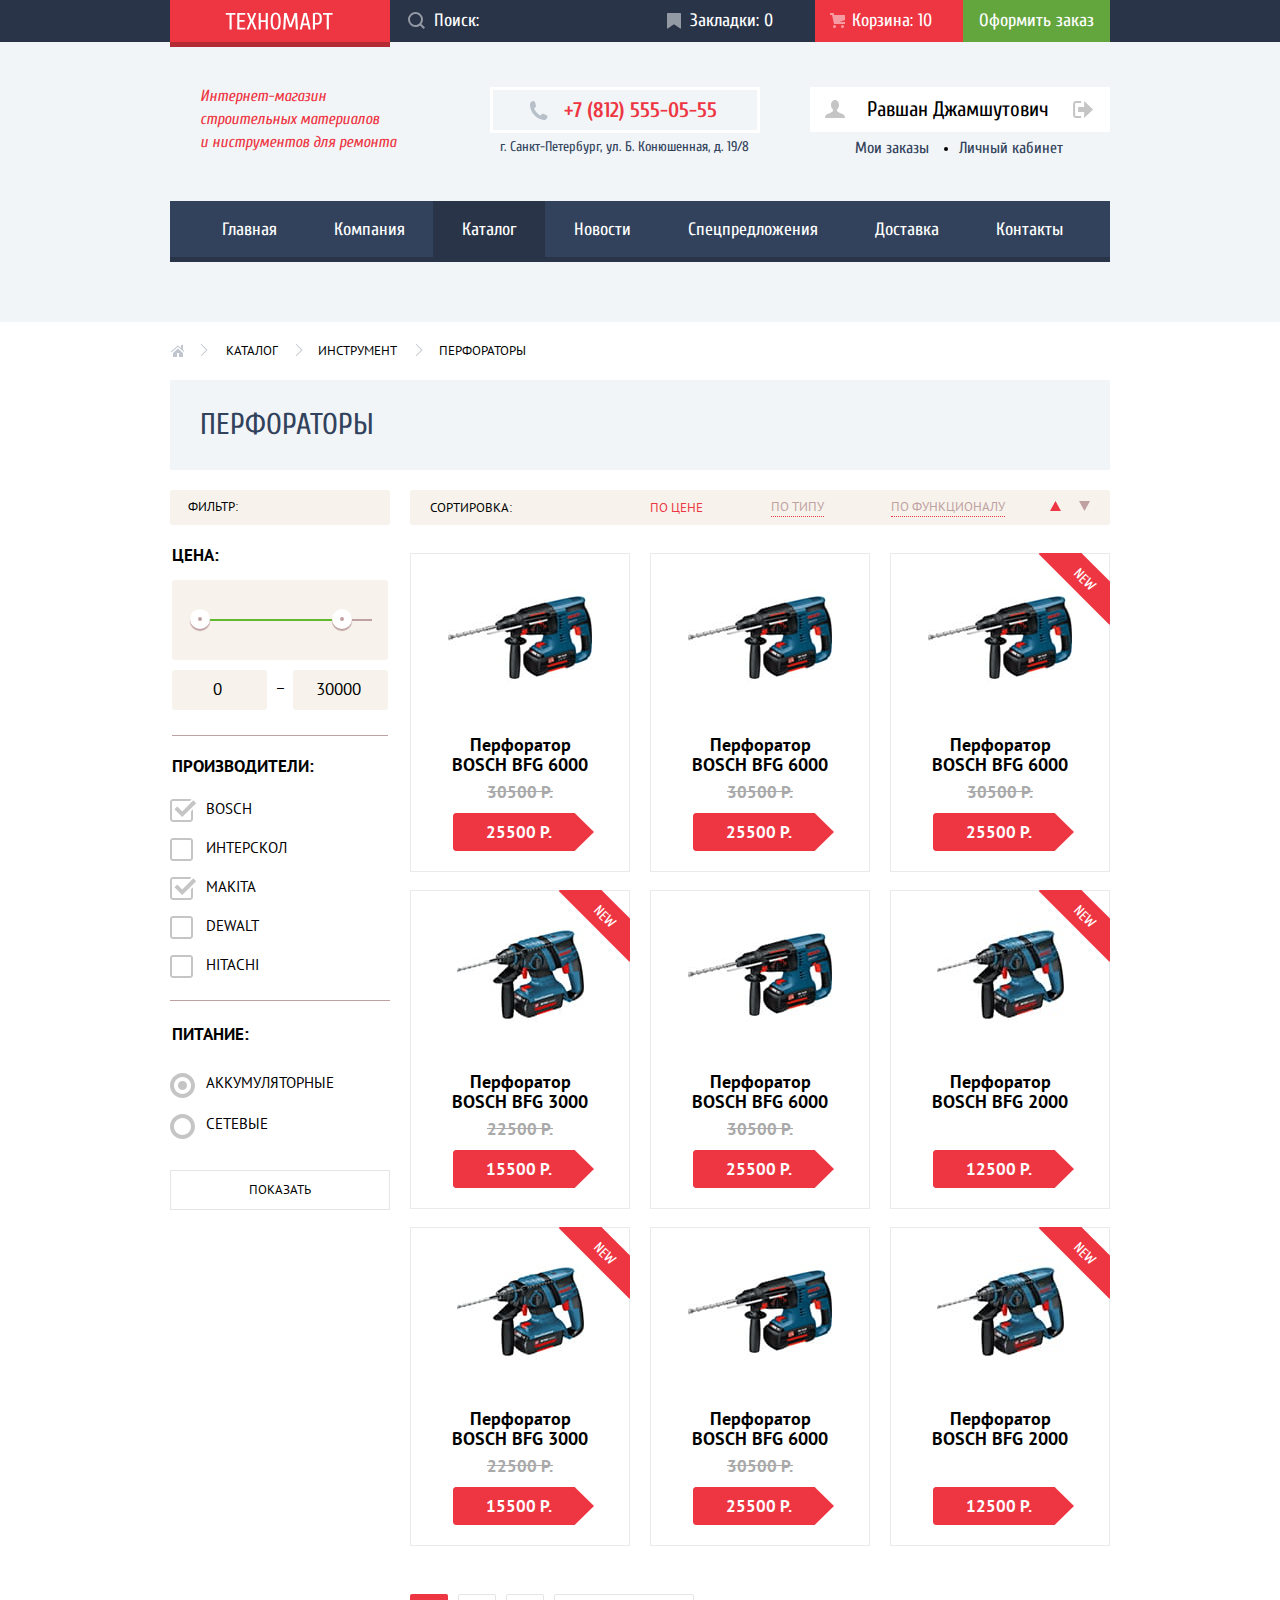
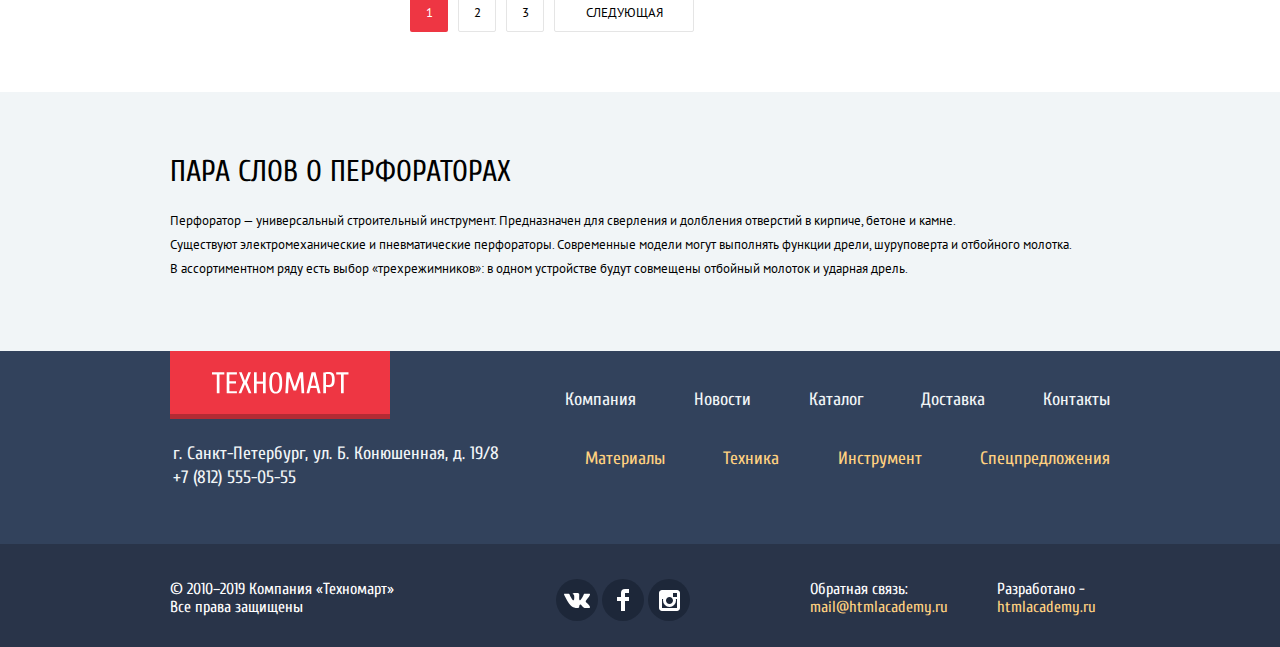
==== commit 71e6fd35: "Готов ко второй проверке" ====
--- a/catalog.html
+++ b/catalog.html
@@ -5,7 +5,7 @@
     <title>HTML Academy: Техномарт Каталог</title>
     <link href="https://fonts.googleapis.com/css2?family=Cuprum:ital,wght@0,400;0,700;1,400;1,700&family=PT+Sans:ital,wght@0,400;0,700;1,400;1,700&display=swap" rel="stylesheet">
     <link rel="stylesheet" href="css/normalize.css">
-    <link rel="stylesheet" href="css/styles.css">
+    <link rel="stylesheet" href="css/styles-minimized.css">
   </head>
   <body class="page-body">
     <header class="header">
@@ -84,7 +84,7 @@
                     <li><a href="#">Новости</a></li>
                     <li><a href="#">Спецпредложения</a></li>
                     <li><a href="#">Доставка</a></li>
-                    <li><a href="#">Контакты</a></li>          
+                    <li><a href="#">Контакты</a></li>         
                 </ul>
             </nav>
         </div>
@@ -140,7 +140,6 @@
                         </fieldset>
                         <fieldset class="manufacturer-filter">
                             <legend>Производители:</legend>
-                            
                                 <ul>
                                     <li class="filter-option filter-checkbox">
                                         <input class="visually-hidden filter-input-checkbox" type="checkbox" name="manufacturer" id="filter-item-bosch" value="bosch" checked>
@@ -178,11 +177,9 @@
                                         </label>
                                     </li>
                                 </ul>
-                            
                         </fieldset>
                         <fieldset class="power-options-filter">
                             <legend>Питание:</legend>
-                            
                                 <ul>
                                     <li class="filter-option filter-radio">
                                         <input class="visually-hidden filter-input-radio"  type="radio" name="power-options" id="option-filter-wireless" value="wireless" checked>
@@ -199,14 +196,10 @@
                                         </label>
                                     </li>
                                 </ul>
-                            
                         </fieldset>
                         <button class="filter-submit-button" type="submit">Показать</button>
                     </form>
                 </section>
-        
-                
-                
                 <section class="catalog-products">
                     <h2 class="visually-hidden">Список товаров</h2>
                     <div class="catalog-products-sorting">
--- a/css/styles-minimized.css
+++ b/css/styles-minimized.css
@@ -0,0 +1 @@
+:root{--basic-red:#ee3643;--basic-green:#63a63e;--basic-grey:#32425c;--basic-dark-grey:#293449;--basic-extra-dark-grey:#161D29;--basic-super-dark-grey:#1D2739;--basic-light-grey:#c0a1a1;--basic-ultra-light-grey:#e5e5e5;--basic-background:#f1f5f7;--basic-background-cream:#F7F3EC;--basic-border-grey:#EAEAEA;--basic-input-border-grey:#c5c5c5;--basic-input-placeholder-grey:#a9a9a9;--basic-shadow:rgba(0,0,0,0.15);--basic-white:#ffffff;--basic-black:#000000;--basic-pale-yellow:#99896e;--special-yellow:#ffbf47;--special-yellow-hover:#eec16d;--special-yellow-active:#e5b864;--special-extra-light-yellow:#ffd27e;--special-blue:#3bbce3;--special-light-blue:#76d0eb;--special-blue-hover:#31a5c9;--special-blue-active:#247f9b;--special-lilac:#dc91d8;--special-light-lilac:#e7b2e4;--special-lilac-hover:#be7bbb;--special-lilac-active:#9c649a;--special-light-green:#8ed78f;--special-extra-light-green:#b0e3b1;--special-light-green-hover:#73b174;--special-light-green-active:#558656;--special-light-yellow:#ffd180;--success:#5fbb2d;--warning:#ffbf47;--error:#ba2732;--logo-bottom:#b32b34;--green-active:#518534;--green-bottom:#363715}body{min-width:960px;padding:0;font-family:"PT Sans",Arial,sans-serif;font-size:13px;line-height:24px;color:var(--basic-black);background-color:var(--basic-white)}a{text-decoration:none}img{max-width:100%;height:auto}.page{height:100%}.page-body{display:grid;grid-template-rows:min-content 1fr min-content;column-gap:0;align-content:start;min-height:100%}.container{width:940px;margin:0 auto;padding:0 10px}.visually-hidden:not(:focus):not(:active),input[type="checkbox"].visually-hidden,input[type="radio"].visually-hidden{position:absolute;width:1px;height:1px;margin:-1px;border:0;padding:0;white-space:nowrap;clip-path:inset(100%);clip:rect(0 0 0 0);overflow:hidden}.header{min-height:320px;background-color:var(--basic-background)}.header-top{margin-bottom:42px;color:var(--basic-white);background-color:var(--basic-dark-grey)}.header-top-layout{display:flex;flex-wrap:wrap;justify-content:space-between;min-height:42px}.header-center-layout{display:flex;flex-wrap:wrap;justify-content:space-between;margin-bottom:40px}.header-logo-positioner{position:relative;width:220px}.logo{position:absolute;display:block;box-sizing:border-box;height:47px;padding-top:12px;padding-right:57px;padding-bottom:12px;padding-left:55px;background-color:var(--basic-red);border-bottom:5px solid var(--logo-bottom)}.logo[href]:active{background-color:var(--error)}.header-top-link{position:relative;display:block;margin:0;padding:0;padding-top:9px;padding-bottom:9px}.header-top-link,.header-search-label{font-family:"Cuprum",Arial,sans-serif;font-size:18px;line-height:24px;color:var(--basic-white)}.header-top-link:active{background-color:var(--basic-extra-dark-grey);opacity:0.5}.product-cart{background-color:var(--basic-red)}.product-cart:active{background-color:var(--error)}.header-search{position:relative;display:flex;flex-grow:1;justify-content:space-between;flex-direction:row-reverse;min-width:245px}.header-search-label{position:relative;display:block;width:50px}.header-search-label svg{position:absolute;top:12px;left:18px;opacity:0.5}.header-search:hover svg{opacity:1}.search-field{width:100%;font-family:"Cuprum",Arial,sans-serif;font-size:18px;line-height:24px;color:var(--basic-white);border:none;background-color:var(--basic-dark-grey)}.search-field::-webkit-input-placeholder{font-family:"Cuprum",Arial,sans-serif;font-size:18px;line-height:24px;color:var(--basic-white);opacity:1}.search-field:-moz-placeholder{font-family:"Cuprum",Arial,sans-serif;font-size:18px;line-height:24px;color:var(--basic-white);opacity:1}.search-field::-moz-placeholder{font-family:"Cuprum",Arial,sans-serif;font-size:18px;color:var(--basic-white);opacity:1}.search-field[placeholder]{font-family:"Cuprum",Arial,sans-serif;font-size:18px;line-height:24px;color:var(--basic-white);opacity:1}.search-field:focus{color:var(--basic-black);background-color:var(--basic-white);outline:none;border:none}.search-field:focus ~ .header-search-label{background-color:var(--basic-white)}.search-field:focus ~ .header-search-label path{fill:var(--basic-red)}.header-search button{display:none}.header-link-bookmarks{flex-grow:1;padding-left:40px;margin-right:10px}.header-link-bookmarks::before{content:"";position:absolute;top:13px;left:17px;width:16px;height:18px;background-image:url(../img/svg/icon-bookmark.svg);background-repeat:no-repeat;background-position:0 0;opacity:0.5}.header-link-bookmarks:hover::before{opacity:1}.header-link-bookmarks:active::before{opacity:0.5}.header-link-cart{flex-grow:1;padding-left:37px}.header-link-cart::before{content:"";position:absolute;top:13px;left:15px;width:17px;height:17px;background-image:url(../img/svg/icon-cart.svg);background-repeat:no-repeat;background-position:0 0;opacity:0.5}.header-link-cart:hover::before{opacity:1}.header-link-cart:active::before{opacity:0.5}.header-top-link.filled{background-color:var(--basic-red)}.header-top-link.filled:active{background-color:var(--error)}.order{flex-grow:1;min-width:120px;text-align:center;background-color:var(--basic-green)}.order:hover{background-color:var(--success)}.order:active{background-color:var(--basic-green)}.header-desc{width:200px;margin:0;margin-left:30px;margin-right:40px;padding:0;padding-top:1px;font-family:"Cuprum",Arial,sans-serif;font-size:16px;line-height:23px;font-style:italic;color:var(--basic-red)}.header-tel{position:relative;display:block;box-sizing:border-box;min-width:270px;min-height:40px;padding:0;padding-left:71px;padding-top:5px;padding-bottom:5px;margin:0;margin-top:3px;margin-bottom:2px;font-family:"Cuprum",Arial,sans-serif;font-size:21px;line-height:30px;font-weight:bold;color:var(--basic-red);border:3px solid var(--basic-white)}.header-tel:active{color:var(--error)}.header-tel::before{content:"";position:absolute;top:11px;left:36px;width:19px;height:19px;background-image:url(../img/svg/icon-phone.svg);background-position:0 0;background-repeat:no-repeat}.header-address{max-width:270px;margin:0;padding:0;padding-left:10px;font-family:"Cuprum",Arial,sans-serif;font-size:14px;line-height:24px;color:var(--basic-grey)}.header-user-navigation{display:flex;justify-content:flex-end;min-width:300px;margin:0;padding:0;padding-top:4px;list-style:none}.header-user-navigation-link{display:block;margin:0;padding:0;font-family:"Cuprum",Arial,sans-serif;font-size:21px;line-height:21px;color:var(--basic-black);background-color:var(--basic-white)}.header-user-navigation-link:hover{color:var(--basic-red)}.header-user-navigation-link:active{color:var(--basic-light-grey)}.header-user-link-enter{position:relative;padding-left:45px;padding-top:12px;padding-right:27px;padding-bottom:12px;margin-right:10px}.header-user-link-enter::before{content:"";position:absolute;top:14px;left:18px;width:24px;height:19px;background-image:url(../img/svg/icon-login.svg);background-repeat:no-repeat;background-position:0 0}.header-user-link-registration{padding-left:24px;padding-top:12px;padding-right:24px;padding-bottom:12px}.catalog-user-navigation{display:flex;flex-direction:column;flex-wrap:wrap;width:300px;margin:0}.catalog-user-profile{display:flex;flex-wrap:nowrap;justify-content:space-between;list-style:none;background-color:var(--basic-white);min-width:300px;margin:0;margin-top:3px;margin-bottom:5px;padding:0;padding-top:12px;padding-bottom:6px}.catalog-user-profile-enter{position:relative;display:block;margin:0;padding:0;padding-left:57px;font-family:"Cuprum",Arial,sans-serif;font-size:21px;line-height:21px;color:var(--basic-black)}.catalog-user-profile-enter svg{position:absolute;left:15px;top:1px}.catalog-user-profile-enter:hover path,.catalog-user-profile-enter:focus path{fill:var(--basic-grey)}.catalog-user-profile-enter:active{color:var(--basic-light-grey)}.catalog-user-profile-enter:active path{fill:var(--basic-light-grey)}.catalog-user-profile-exit{display:block;margin:0;margin-top:2px;margin-right:17px}.catalog-user-profile-exit:hover path,.catalog-user-profile-exit:focus path{fill:var(--basic-grey)}.catalog-user-profile-exit:active,.catalog-user-profile-exit:active path{fill:var(--basic-light-grey)}.nolist{list-style:none}.catalog-user-links{display:flex;margin:0;padding:0;padding-left:45px}.catalog-user-links a{font-family:"Cuprum",Arial,sans-serif;font-size:16px;line-height:18px;color:var(--basic-grey)}.catalog-user-links a:hover{color:var(--basic-red)}.catalog-user-links a:active{color:var(--basic-light-grey)}.catalog-user-link-order{margin:0;margin-right:30px}.header-navigation{box-sizing:border-box;width:940px;min-height:60px;margin:0;margin-bottom:60px;background-color:var(--basic-grey);border-bottom:5px solid var(--basic-dark-grey)}.header-site-navigation{display:flex;flex-wrap:wrap;justify-content:space-around;list-style:none;padding:0;padding-left:23px;padding-right:19px;margin:0}.header-site-navigation li{flex-grow:1;text-align:center}.header-site-navigation a{display:block;padding:0;padding-top:17px;padding-bottom:15px;padding-left:10px;padding-right:10px;font-family:"Cuprum",Arial,sans-serif;font-size:18px;line-height:24px;color:var(--basic-white)}.header-navigation a:hover{background-color:var(--basic-dark-grey)}.header-navigation a:active{color:var(--basic-light-grey);background-color:var(--basic-super-dark-grey)}.header-navigation-current a:not([href]){color:var(--basic-white);background-color:var(--basic-dark-grey)}.promo{display:grid;gap:20px;grid-template-columns:300px 300px 300px;grid-template-rows:auto auto auto;padding:0;padding-top:59px;margin:0;margin-bottom:55px}.promo-item{min-height:123px}.promo-item-materials{position:relative;grid-column-start:1;grid-column-end:2;grid-row-start:1;grid-row-end:2;overflow:hidden}.promo-item-tool{grid-column-start:2;grid-column-end:3;grid-row-start:1;grid-row-end:2}.promo-item-technic{grid-column-start:3;grid-column-end:4;grid-row-start:1;grid-row-end:2}.promo-item-discount{grid-column-start:3;grid-column-end:4;grid-row-start:2;grid-row-end:3}.promo-item-delivery{grid-column-start:3;grid-column-end:4;grid-row-start:3;grid-row-end:4}.slider{grid-column-start:1;grid-column-end:3;grid-row-start:2;grid-row-end:4}.promo-item h3{margin:0;margin-top:25px;margin-left:22px;margin-bottom:20px;font-family:"Cuprum",Arial,sans-serif;font-size:24px;line-height:20px;color:var(--basic-white)}.promo-item-button{display:block;width:135px;margin:0;margin-left:22px;margin-bottom:21px;padding:0;padding-top:10px;padding-bottom:10px;font-family:"Cuprum",Arial,sans-serif;font-size:14px;line-height:18px;text-transform:uppercase;text-align:center;color:var(--basic-white)}.promo-item-materials{background-color:var(--special-yellow);background-image:url(../img/svg/paint-can1.svg);background-repeat:no-repeat;background-position:213px 31px}.item-materials-button{background-color:var(--special-extra-light-yellow)}.item-materials-button:hover{background-color:var(--special-yellow-hover)}.item-materials-button:active{background-color:var(--special-yellow-active)}.promo-item-tool{background-color:var(--special-blue);background-image:url(../img/svg/drill-icon.svg);background-repeat:no-repeat;background-position:194px 34px}.item-tool-button{background-color:var(--special-light-blue)}.item-tool-button:hover{background-color:var(--special-blue-hover)}.item-tool-button:active{background-color:var(--special-blue-active)}.promo-item-technic{background-color:var(--special-lilac);background-image:url(../img/svg/tractor-icon.svg);background-repeat:no-repeat;background-position:191px 31px}.item-technic-button{background-color:var(--special-light-lilac)}.item-technic-button:hover{background-color:var(--special-lilac-hover)}.item-technic-button:active{background-color:var(--special-lilac-active)}.promo-item-discount{background-color:var(--special-light-green);background-image:url(../img/svg/cart-icon.svg);background-repeat:no-repeat;background-position:196px 26px}.item-discount-button{background-color:var(--special-extra-light-green)}.item-discount-button:hover{background-color:var(--special-light-green-hover)}.item-discount-button:active{background-color:var(--special-light-green-active)}.promo-item-delivery{background-color:var(--special-yellow);background-image:url(../img/svg/car-icon.svg);background-repeat:no-repeat;background-position:191px 32px}.item-delivery-button{background-color:var(--special-extra-light-yellow)}.item-delivery-button:hover{background-color:var(--special-yellow-hover)}.item-delivery-button:active{background-color:var(--special-yellow-active)}.slider{position:relative}.slider-list{list-style:none;margin:0;padding:0}.slide{display:none;box-sizing:border-box;min-height:266px;margin:0;padding:0;padding-top:23px;padding-left:24px;background-color:var(--basic-light-grey)}.slide-current{display:block}.slide h3{margin:0;margin-bottom:5px;padding:0;font-family:"Cuprum",Arial,sans-serif;font-size:36px;line-height:36px;font-weight:bold;text-transform:uppercase;color:var(--basic-white)}.slide p{margin:0;margin-bottom:113px;padding:0;font-family:"Cuprum",Arial,sans-serif;font-size:18px;line-height:24px;color:var(--basic-white)}.slide a{width:192px}.slide-one{background-image:url("../img/perforatorslide.jpg");background-color:var(--basic-grey);background-position:0 0;background-repeat:no-repeat}.slide-two{background-image:url("../img/drills-slider-img.jpg");background-color:var(--basic-grey);background-position:0 0;background-repeat:no-repeat}.slider-controls-middle{position:absolute;top:122px;left:24px;z-index:20;display:flex;justify-content:space-between;width:576px}.slider-controls-middle button{background-color:transparent;border:none;cursor:pointer}.slider-controls-middle-button-left{width:22px;height:40px;background-image:url(../img/svg/icon-left.svg);background-repeat:no-repeat;background-position:0 0}.slider-controls-middle-button-right{width:22px;height:40px;background-image:url(../img/svg/icon-right.svg);background-repeat:no-repeat;background-position:0 0}.slider-controls-bottom{position:absolute;top:220px;left:295px;z-index:25;display:flex;justify-content:space-between;width:30px}.slider-controls-bottom-button{padding:0;width:10px;height:10px;background-color:var(--basic-white);border:2px solid var(--basic-white);border-radius:50%;cursor:pointer}.slider-controls-bottom-current{background-color:var(--basic-red)}.popular-products{display:grid;grid-template-columns:940px;grid-template-rows:89px auto;gap:20px;margin:0;margin-bottom:70px}.popular-products-list{display:grid;grid-template-columns:220px 220px 220px 220px;grid-template-rows:auto;gap:20px;margin:0;padding:0;list-style:none}.popular-products-list li{position:relative}.popular-products-title-wrap{display:flex;flex-wrap:wrap;justify-content:space-between;align-items:center;background-color:var(--basic-background-cream)}.popular-products-title-wrap a{width:192px;margin-right:14px}.popular-products-title-wrap h2{margin:0;margin-left:28px;padding:0;font-family:"Cuprum",Arial,sans-serif;font-weight:normal;font-size:30px;line-height:30px;text-transform:uppercase;color:var(--basic-black)}.popular-manufacturers{display:grid;gap:20px;grid-template-columns:940px;grid-template-rows:89px auto;margin:0;margin-bottom:70px}.popular-manufacturers-title-wrap{display:flex;flex-wrap:wrap;justify-content:space-between;align-items:center;background-color:var(--basic-background-cream)}.popular-manufacturers-title-wrap h2{margin:0;margin-left:28px;padding:0;font-family:"Cuprum",Arial,sans-serif;font-size:30px;line-height:30px;font-weight:normal;text-transform:uppercase;color:var(--basic-black)} .popular-manufacturers-title-wrap a{width:192px;margin-right:20px}.popular-manufacturers-list{display:grid;grid-template-columns:220px 220px 220px 220px;gap:20px;margin:0;padding:0;list-style:none}.popular-manufacturers-list li:hover{box-shadow:0 0 10px 3px var(--basic-ultra-light-grey)}.popular-manufacturers-list li:active{opacity:0.5}.popular-manufacturers-list a{display:flex;justify-content:center;align-items:center;width:220px;height:145px;margin:0;padding:0;object-fit:contain;background-color:var(--basic-white);border:1px solid var(--basic-border-grey)}.services{margin:0;margin-bottom:70px;background-color:var(--basic-background)}.services-wrap{display:grid;grid-template-columns:240px 620px;row-gap:70px;column-gap:80px;grid-template-rows:auto}.services-desc{grid-column-start:1;grid-column-end:-1;grid-row-start:1;grid-row-end:2;padding-top:35px}.services-desc p{width:400px}.services h2{font-family:"Cuprum",Arial,sans-serif;font-size:30px;line-height:30px;font-weight:normal;text-transform:uppercase;color:var(--basic-black)}.services h3{margin:0;margin-bottom:30px;padding:0;font-family:"Cuprum",Arial,sans-serif;font-size:30px;line-height:30px;font-weight:normal;text-transform:uppercase;color:var(--basic-grey)}.services p{margin:0;padding:0;font-family:"PT Sans",Arial,sans-serif;font-size:13px;line-height:24px;color:var(--basic-black)}.services-type-list{position:relative;grid-column-start:1;grid-column-end:2;grid-row-start:2;grid-row-end:3;margin:0;padding:0;list-style:none}.services-type-list::after{content:"";position:absolute;top:-50px;right:0;width:10px;height:280px;background-image:url(../img/services-border.png);background-repeat:no-repeat;background-position:0 0}.service-type{width:100%;margin:0;padding:0;padding-left:22px;padding-top:16px;padding-bottom:16px;font-family:"Cuprum",Arial,sans-serif;font-size:21px;line-height:30px;font-weight:bold;text-align:left;color:var(--basic-white);background-color:var(--basic-grey);border:none;cursor:pointer}.service-type:hover,.service-type:focus{background-color:var(--basic-dark-grey);outline:none}.service-type-selected{color:var(--basic-grey);background-color:var(--basic-white)}.service-type-selected:hover,.service-type-selected:focus{background-color:var(--basic-white)}.services-items-list{grid-column-start:2;grid-column-end:-1;grid-row-start:2;grid-row-end:3;margin:0;padding:0}.service{position:relative;min-height:285px;list-style:none}.delivery-service{display:none}.delivery-service-show{display:block;background-image:url(../img/delivery-truck.png);background-repeat:no-repeat;background-position:bottom right}.delivery-service p{width:275px}.guarantee-service{display:none}.guarantee-service-show{display:block;background-image:url(../img/guarantee-medal.png);background-repeat:no-repeat;background-position:bottom right}.guarantee-service h3{margin-bottom:25px}.guarantee-service p{width:320px}.credit-service{display:none}.credit-service-show{display:block;background-image:url("../img/credit-slip.png");background-repeat:no-repeat;background-position:bottom right}.credit-service p{width:280px;margin-bottom:28px}.credit-service a{width:195px;border-radius:2px}.breadcrumbs{display:flex;justify-content:flex-start;flex-wrap:wrap;list-style:none;text-transform:uppercase;margin:0;padding:20px 0}.breadcrumbs a{display:block;margin:0;padding:0;font-family:"PT Sans",Arial,sans-serif;font-size:13px;line-height:18px;color:var(--basic-black)}.breadcrumbs a[href]:active{opacity:0.5}.breadcrumbs-main{position:relative;padding-right:30px}.breadcrumbs-main-link{width:14px;height:100%;padding-left:15px}.breadcrumbs-main-link::before{content:"";position:absolute;left:0;top:3px;width:14px;height:12px;background-image:url(../img/svg/icon-home.svg);background-repeat:no-repeat;background-position:0 0}.breadcrumbs-main::after{content:"";position:absolute;left:30px;top:2px;width:8px;height:12px;background-image:url(../img/svg/icon-right-small.svg);background-repeat:no-repeat;background-position:0 0}.breadcrumbs-catalog{position:relative;margin-left:12px;padding-right:25px}.breadcrumbs-catalog::after{content:"";position:absolute;left:69px;top:2px;width:8px;height:12px;background-image:url(../img/svg/icon-right-small.svg);background-repeat:no-repeat;background-position:0 0}.breadcrumbs-instrument{position:relative;margin-left:15px;padding-right:25px}.breadcrumbs-instrument::after{content:"";position:absolute;left:97px;top:2px;width:8px;height:12px;background-image:url(../img/svg/icon-right-small.svg);background-repeat:no-repeat;background-position:0 0}.breadcrumbs-perforators{margin-left:17px}.catalog-wrapper{display:flex;justify-content:space-between;margin-bottom:60px}.price-filter,.manufacturer-filter,.power-options-filter{border:none}.price-filter-controls{position:relative;padding-left:25px;padding-top:39px;padding-bottom:39px;margin-bottom:10px;background-color:var(--basic-background-cream);border-radius:3px}.price-filter-scale{width:175px;height:2px;background-color:var(--basic-light-grey)}.price-filter-bar{width:84%;height:100%;background-color:var(--success)}.price-filter-toggle{position:absolute;top:29px;left:0;width:4px;height:4px;padding:0;border:8px solid var(--basic-white);background-color:var(--basic-light-grey);border-radius:50%;box-shadow:0 2px 1px 0 var(--basic-light-grey);cursor:pointer}.price-filter-toggle-min{left:18px}.price-filter-toggle-max{left:160px}.price-filter-outputs{display:flex;justify-content:space-between;margin-bottom:25px;font-family:"PT Sans",Arial,sans-serif;font-size:17px;line-height:18px;color:var(--basic-black)}.price-filter-outputs label{font-family:inherit;font-size:inherit;text-transform:uppercase}.price-filter-outputs input{box-sizing:border-box;width:95px;padding:0;padding-left:10px;padding-top:10px;padding-bottom:10px;text-align:center;font-family:inherit;font-size:inherit;outline:none;border:none;background-color:var(--basic-background-cream);border-radius:3px}.filter-subtitle{padding-top:8px;padding-bottom:9px;padding-left:18px;margin-bottom:15px}.price-filter{padding:0;margin-bottom:15px;border-bottom:1px solid var(--basic-light-grey)}.price-filter legend{margin:0;margin-bottom:10px}.manufacturer-filter{margin:0;margin-bottom:18px;padding:0;padding-bottom:6px;border-bottom:1px solid var(--basic-light-grey)}.manufacturer-filter legend{margin:0;margin-left:2px;margin-bottom:18px}.manufacturer-filter ul{margin:0;padding:0}.power-options-filter{margin:0;margin-bottom:15px;padding:0}.power-options-filter legend{margin:0;margin-left:2px;margin-bottom:24px}.power-options-filter ul{margin:0;padding:0}.catalog-title-section{display:flex;flex-wrap:wrap;justify-content:left;margin-bottom:20px}.catalog-page-title{order:1;width:940px;margin:0;padding:30px;font-family:"Cuprum",Arial,sans-serif;font-size:30px;font-weight:normal;line-height:30px;text-transform:uppercase;color:var(--basic-grey);background-color:var(--basic-background)}.catalog-products{width:700px}.catalog-products-sorting,.filter-subtitle{background-color:var(--basic-background-cream);border-radius:2px}.catalog-products-sorting{display:flex;justify-content:space-between;align-items:center;margin:0;margin-bottom:28px;padding:8px 20px}.section-subtitle{display:block;font-family:"PT Sans",Arial,sans-serif;font-size:13px;line-height:18px;text-transform:uppercase;color:var(--basic-black)}.sorting-buttons{display:flex;justify-content:space-between;min-width:440px}.sorting-buttons-layout{display:flex;flex-wrap:wrap;justify-content:space-between;min-width:355px}.sorting-button-icon-layout{display:flex;flex-wrap:wrap;justify-content:space-between;min-width:40px}.sorting-buttons button{margin:0;padding:0}.sorting-button{font-family:"PT Sans",Arial,sans-serif;font-size:13px;line-height:18px;text-transform:uppercase;color:var(--basic-light-grey);background-color:var(--basic-background-cream);border:none;border-bottom:1px dotted var(--basic-red)}.sorting-button:hover,.sorting-button:focus{font-family:"PT Sans",Arial,sans-serif;font-size:13px;line-height:18px;color:var(--basic-black);text-transform:uppercase;border-bottom:1px solid var(--basic-red);outline:none;cursor:pointer}.sorting-button:focus{outline:auto}.sorting-button:active{font-family:"PT Sans",Arial,sans-serif;font-size:13px;line-height:18px;color:var(--basic-red);text-transform:uppercase}.sorting-button-selected{font-family:"PT Sans",Arial,sans-serif;font-size:13px;line-height:18px;color:var(--basic-red);text-transform:uppercase;background-color:var(--basic-background-cream);border:none}.sorting-button-selected:hover{outline:none;color:var(--basic-red);border:none}.sorting-button-selected:focus{outline:auto;color:var(--basic-red);border:none}.sorting-button-icon{border:none;background-color:inherit} .sorting-button-icon path{fill:var(--basic-light-grey)}.sorting-button-icon:hover path,.sorting-button-icon:focus path{fill:var(--basic-black)}.sorting-button-icon:hover{cursor:pointer}.sorting-button-icon-selected{border:none;background-color:inherit} .sorting-button-icon-selected:hover{cursor:pointer}.sorting-button-icon-selected path{fill:var(--basic-red)}.catalog-filter{width:220px}.catalog-filter legend{font-family:"PT Sans",Arial,sans-serif;font-size:17px;line-height:30px;font-weight:bold;text-transform:uppercase;color:var(--basic-black)}.filter-option{font-family:"PT Sans",Arial,sans-serif;font-size:15px;line-height:19px;text-transform:uppercase;list-style:none}.filter-option label{position:relative;display:block;padding-left:36px;cursor:pointer;user-select:none}.filter-checkbox{margin:0;margin-bottom:20px}.checkbox{position:absolute;top:0;left:0;width:27px;height:23px;background-color:transparent;background-image:url(../img/svg/checkbox-off.svg);background-repeat:no-repeat;background-position:0 0}.filter-input-checkbox:checked + label .checkbox{background-image:url(../img/svg/checkbox-on.svg)}.filter-input-checkbox:hover + label .checkbox{background-image:url(../img/svg/checkbox-off-dark.svg)}.filter-input-checkbox:focus + label .checkbox{outline:auto}.filter-input-checkbox:checked:hover + label .checkbox,.filter-input-checkbox:checked:active + label .checkbox{background-image:url(../img/svg/checkbox-on-dark.svg)}.filter-input-checkbox:disabled:hover + label .checkbox{background-image:url(../img/svg/checkbox-off.svg)}.filter-input-checkbox:checked:disabled:hover + label .checkbox{background-image:url(../img/svg/checkbox-on.svg)}.filter-input-checkbox:disabled + label{opacity:0.5;cursor:default}.filter-radio{margin:0;margin-bottom:22px}.radio{position:absolute;top:0;left:0;width:25px;height:25px;background-color:transparent;background-image:url(../img/svg/radio-off.svg);background-repeat:no-repeat;background-position:0 0}.filter-input-radio:checked + label .radio{background-image:url(../img/svg/radio-on.svg)}.filter-input-radio:hover + label .radio{background-image:url(../img/svg/radio-off-dark.svg)}.filter-input-radio:focus + label .radio{outline:auto}.filter-input-radio:checked:hover + label .radio,.filter-input-radio:checked:active + label .radio{background-image:url(../img/svg/radio-on-dark.svg)}.filter-input-radio:disabled:hover + label .radio{background-image:url(../img/svg/radio-off.svg)}.filter-input-radio:checked:disabled:hover + label .radio{background-image:url(../img/svg/radio-on.svg)}.filter-input-radio:disabled + label{opacity:0.5;cursor:default}.filter-submit-button{width:220px;padding-top:10px;padding-bottom:10px;font-family:"PT Sans",Arial,sans-serif;font-size:13px;line-height:18px;text-transform:uppercase;background-color:var(--basic-white);border:none;border:1px solid var(--basic-ultra-light-grey)}.filter-submit-button:hover{border:1px solid var(--basic-input-border-grey)}.filter-submit-button:active{border:1px solid var(--basic-red)}.catalog-product-layout{display:grid;grid-template-columns:220px 220px 220px;row-gap:18px;column-gap:20px;margin:0;margin-bottom:48px;padding:0;list-style:none}.catalog-product-layout li{margin:0;padding:0}.product-item{position:relative;overflow:hidden}.new-product::after{content:"NEW";transform:rotate(45deg);position:absolute;top:10px;left:145px;z-index:10;width:100px;padding:0;padding-top:8px;padding-bottom:5px;font-family:"Cuprum",Arial,sans-serif;font-size:14px;line-height:18px;color:var(--basic-white);text-transform:uppercase;text-align:center;background-color:var(--basic-red)}.product-item-link{position:relative;display:flex;flex-direction:column;align-items:center;box-sizing:border-box;width:220px;height:100%;margin:0;padding:0;border:1px solid var(--basic-border-grey);overflow:hidden}.product-item:hover,.product-item-link:focus{box-shadow:0 0 10px 3px var(--basic-ultra-light-grey);outline:none}.product-item-top{display:flex;flex-direction:column;align-items:center;margin:0;margin-bottom:8px;padding:0}.product-img{display:flex;order:-1;justify-content:center;align-items:center;width:185px;height:165px;margin:0;margin-top:1px;margin-bottom:15px;padding:0;object-fit:contain;background-color:var(--basic-white)}.product-item-link h3{max-width:160px;padding:0;margin:0;font-family:"PT Sans",Arial,sans-serif;font-size:18px;line-height:20px;font-weight:bold;text-align:center;color:var(--basic-black)}.product-item-buttons{position:absolute;top:38px;left:10px;display:none}.product-item:hover .product-item-buttons{display:block}.product-item-link:focus + .product-item-buttons{display:block}.product-item-buttons-wrapper{display:flex;flex-direction:column;align-items:center;width:195px;min-height:136px;background-color:var(--basic-white)}.product-item-buttons button{width:135px;font-family:"Cuprum",Arial,sans-serif;font-size:14px;line-height:18px;text-transform:uppercase;border-radius:2px;cursor:pointer}.add-to-cart{position:relative;padding:0;padding-top:10px;padding-bottom:8px;margin-bottom:10px;color:var(--basic-white);background-color:var(--basic-green);border:none;border-bottom:3px solid var(--green-bottom)}.add-to-cart:hover,.add-to-cart:focus{background-color:var(--success);outline:none}.add-to-cart:active{background-color:var(--green-active)}.add-to-cart-styler{display:block;padding-left:15px}.add-to-cart-styler::before{content:"";position:absolute;top:10px;left:30px;width:15px;height:15px;background-image:url(../img/svg/icon-cart.svg);background-repeat:no-repeat;background-position:0 0;opacity:0.5}.add-to-bookmarks{padding-top:8px;padding-bottom:6px;color:var(--basic-grey);background-color:var(--basic-white);border:3px solid var(--basic-green)}.add-to-bookmarks:hover,.add-to-bookmarks:focus{color:var(--basic-grey);border-color:var(--basic-grey);outline:none}.add-to-bookmarks:active{color:var(--basic-light-grey);border-color:var(--basic-light-grey)}.product-item-price{display:flex;flex-direction:column;margin:0;margin-bottom:20px;padding:0}.price{font-family:"PT Sans",Arial,sans-serif;font-size:17px;line-height:18px;font-weight:bold}.old-price{display:block;min-height:18px;margin:0;margin-bottom:12px;text-decoration:line-through;text-align:center;color:var(--basic-input-placeholder-grey)}.current-price-wrap{display:flex;justify-content:center;align-items:center;min-width:141px;min-height:38px;margin:0;margin-left:6px;background-image:url(../img/svg/current-price-bg.svg);background-repeat:no-repeat;background-position:0 0}.current-price{display:block;min-width:75px;color:var(--basic-white);background-color:var(--basic-red)}.new-promo-product{display:block;transform:rotate(45deg);position:absolute;top:10px;left:225px;width:100px;padding:0;padding-top:5px;padding-bottom:5px;font-family:"Cuprum",Arial,sans-serif;font-size:14px;line-height:18px;text-transform:uppercase;text-align:center;color:var(--basic-white);background-color:var(--basic-red)}.pagination{display:flex;justify-content:left}.pagination-button{min-width:38px;margin:0;margin-right:10px;padding-top:9px;padding-bottom:9px;font-family:"PT Sans",Arial,sans-serif;font-size:13px;line-height:18px;text-transform:uppercase;text-align:center;border-radius:2px;border:none;cursor:pointer}.pagination-button-enabled{color:var(--basic-black);background-color:var(--basic-white);border:1px solid var(--basic-ultra-light-grey)}.pagination-button-enabled:hover,.pagination-button-enabled:focus{border-color:var(--basic-input-border-grey);outline:none}.pagination-button-enabled:active{border-color:var(--basic-red)}.pagination-button-disabled{color:var(--basic-white);background-color:var(--basic-red);outline:none;cursor:auto;user-select:none}.pagination-button-next-page{min-width:140px}.index-columns{display:flex;justify-content:space-between;margin:0;margin-bottom:70px}.index-columns h2{margin:0;margin-bottom:24px;font-family:"Cuprum",Arial,sans-serif;font-size:30px;font-weight:normal;line-height:30px;text-transform:uppercase;color:var(--basic-black)}.index-columns p{font-family:"PT Sans",Arial,sans-serif;font-size:13px;line-height:24px;color:var(--basic-black)}.about-column{width:460px}.about-company-info{margin:0;margin-bottom:25px}.about-delivery-info{width:400px;margin:0;margin-bottom:5px}.about-transport-companies{margin:0;margin-bottom:20px;padding:0;list-style:none}.transport-company-name{position:relative;margin:0;margin-bottom:12px;padding:0;padding-left:37px}.transport-company-name::before{content:"";position:absolute;top:11px;left:0;width:25px;height:2px;background-color:var(--basic-red)}.about-column li{font-family:"Cuprum",Arial,sans-serif;font-size:18px;line-height:24px;color:var(--basic-black)} .about-column-button{width:220px;margin:0;margin-bottom:70px}.address-column{width:300px}.address-column-map{display:block;margin:0;margin-bottom:17px}.address-column-info{width:180px;margin:0;margin-bottom:32px}.address-column-button{width:300px}.regular-button{display:block;margin:0;padding:0;padding-top:11px;padding-bottom:9px;font-family:"Cuprum",Arial,sans-serif;font-size:14px;line-height:18px;text-transform:uppercase;text-align:center;background-color:var(--basic-red);color:var(--basic-white)}.regular-button:active{background-color:var(--error)}.product-description{margin:0;background-color:var(--basic-background)}.product-description-wrapper{padding-top:60px;padding-bottom:70px}.product-description h2{margin:0;margin-bottom:17px;padding:0;font-family:"Cuprum",Arial,sans-serif;font-size:30px;font-weight:normal;line-height:40px;text-transform:uppercase;color:var(--basic-black)}.product-description p{padding:0;margin:0;font-family:"PT Sans",Arial,sans-serif;font-size:13px;line-height:24px;color:var(--basic-black)}.footer{background-color:var(--basic-grey)}.footer-top{display:flex;flex-wrap:wrap;justify-content:space-between}.footer-logo{display:block;box-sizing:border-box;width:220px;height:68px;margin:0;margin-bottom:22px;text-align:center;background-color:var(--basic-red);border-bottom:5px solid var(--logo-bottom)}.footer-logo img{padding-top:20px;}.footer-logo[href]:active{background-color:var(--error)}.footer-contacts{order:1;width:330px;margin:0;margin-bottom:54px;padding:0;padding-top:1px;padding-left:3px;font-family:"Cuprum",Arial,sans-serif;font-size:18px;line-height:24px;color:var(--basic-background)}.footer ul{list-style:none}.footer-site-navigation{display:flex;flex-wrap:wrap;justify-content:space-between;width:545px;margin:0;margin-top:37px}.footer-site-navigation a{font-family:"Cuprum",Arial,sans-serif;font-size:18px;line-height:24px;color:var(--basic-background)}.footer-section-navigation{display:flex;flex-wrap:wrap;justify-content:space-between;order:1;width:525px;margin:0;margin-top:6px}.footer-section-navigation a[href]{font-family:"Cuprum",Arial,sans-serif;font-size:18px;line-height:24px;color:var(--special-light-yellow)}.footer-site-navigation a[href]:hover,.footer-section-navigation a:hover{text-decoration:underline}.footer-site-navigation a[href]:active{text-decoration:none;color:var(--basic-light-grey)}.footer-site-navigation-current a{color:var(--basic-light-grey)}.footer-section-navigation a:active{text-decoration:none;color:var(--basic-pale-yellow)}.footer-bottom{background-color:var(--basic-dark-grey)}.footer-bottom-wrapper{display:flex;justify-content:space-between;padding-top:20px;padding-bottom:15px}.copyright{width:240px;font-family:"Cuprum",Arial,sans-serif;font-size:16px;line-height:18px;color:var(--basic-white)}.socials{text-align:center}.social-links{display:flex;flex-wrap:wrap;justify-content:center;width:140px;padding:0;padding-left:26px;padding-top:15px;margin:0}.social-link{display:block;width:42px;height:42px;margin:0;margin-left:2px;margin-right:2px;padding:0;color:var(--basic-white);background-color:var(--basic-super-dark-grey);border-radius:50%}.social-link:hover,.social-link:focus{background-color:var(--basic-red)}.social-link:active{background-color:var(--basic-red)}.vk-link{background-image:url(../img/svg/icon-vk.svg);background-repeat:no-repeat;background-position:center}.facebook-link{background-image:url(../img/svg/icon-fb.svg);background-repeat:no-repeat;background-position:center}.instagram-link{background-image:url(../img/svg/icon-insta.svg);background-repeat:no-repeat;background-position:center}.feedback-developed-wrapper{display:flex;flex-wrap:wrap;justify-content:space-between;width:300px}.developed{margin:0;margin-right:14px}.feedback,.developed{font-family:"Cuprum",Arial,sans-serif;font-size:16px;line-height:18px}.feedback p,.developed p{color:var(--basic-white)}.feedback a,.developed a{color:var(--special-light-yellow)}.feedback a:hover,.developed a:hover{text-decoration:underline}.feedback a:active,.developed a:active{color:var(--error)}.popup-map{position:fixed;top:25%;left:0;right:0;z-index:100;display:none;width:940px;height:440px;margin:auto;background-image:url(../img/big-map.jpg);background-color:var(--basic-grey);background-repeat:no-repeat;background-position:-15px -20px;border-top:7px solid var(--basic-red);box-shadow:0 4px 20px 0 var(--basic-shadow)}.popup-map-show{display:block;animation:bounce 0.6s}.popup-map-positioner{position:relative}.popup-map-close-button{position:absolute;top:10px;left:910px;border:none;width:21px;height:21px;background-image:url(../img/svg/icon-close.svg);background-repeat:no-repeat;background-color:transparent}.popup-map-close-button:hover{cursor:pointer}.popup-added-to-cart{position:fixed;top:25%;left:0;right:0;z-index:100;display:none;margin:auto;width:620px;border-top:7px solid var(--basic-red);background-color:var(--basic-white);box-shadow:0 4px 20px 0 var(--basic-shadow)}.popup-added-to-cart-show{display:block;animation:bounce 0.6s}.added-to-cart-wrapper{position:relative}.popup-added-to-cart p{padding:0;padding-top:66px;padding-bottom:68px;margin:0;font-family:"Cuprum",Arial,sans-serif;font-weight:bold;font-size:24px;line-height:30px;text-align:center}.popup-added-to-cart p::before{content:"";position:absolute;top:47px;left:81px;width:66px;height:66px;background-image:url(../img/svg/icon-mark.svg);background-repeat:no-repeat;background-position:0 0}.popup-added-to-cart-buttons-wrap{display:flex;flex-wrap:wrap;justify-content:center;padding:0;padding-top:37px;padding-bottom:37px;background-color:var(--basic-ultra-light-grey)}.popup-added-to-cart-place-order-button{display:block;width:192px;padding:0;padding-top:11px;padding-bottom:9px;margin:0;margin-left:15px;margin-right:10px;font-family:"Cuprum",Arial,sans-serif;font-size:14px;line-height:18px;text-transform:uppercase;text-align:center;color:var(--basic-white);background-color:var(--basic-red)}.popup-added-to-cart-place-order-button:active{background-color:var(--error)}.popup-added-to-cart-continue-shopping-button{display:block;width:192px;padding:0;padding-top:11px;padding-bottom:9px;margin:0;margin-right:10px;font-family:"Cuprum",Arial,sans-serif;font-size:14px;line-height:18px;text-transform:uppercase;text-align:center;color:var(--basic-black);background-color:var(--basic-white)}.popup-added-to-cart-continue-shopping-button:active{opacity:0.5}.popup-added-to-cart-close-button{position:absolute;top:11px;right:11px;width:21px;height:21px;background-image:url(../img/svg/icon-close.svg);background-color:transparent;background-repeat:no-repeat;background-position:0 0;border:none;cursor:pointer}.feedback-form-popup{position:fixed;top:25%;right:0;left:0;z-index:100;display:none;margin:auto;width:620px;border-top:7px solid var(--basic-red);box-shadow:0 4px 20px 0 var(--basic-shadow);background-color:var(--basic-white)}.feedback-form-popup-show{display:block;animation:bounce 0.6s}.feedback-form-popup-error{animation:shake 0.6s}.feedback-form-wrap{position:relative}.feedback-form{padding-top:40px}.feedback-form-positioner{display:flex;flex-direction:column;align-items:center}.feedback-form-layout{display:grid;column-gap:20px;row-gap:13px;grid-template-columns:220px 220px;grid-template-rows:auto auto}.feedback-form label{display:block;margin-bottom:11px;font-family:"Cuprum",Arial,sans-serif;font-size:18px;line-height:24px;color:var(--basic-black)}.feedback-form input::-webkit-input-placeholder{color:var(--basic-input-placeholder-grey)}.feedback-form input:-moz-placeholder{color:var(--basic-input-placeholder-grey)}.feedback-form input[placeholder]{font-family:"PT Sans",Arial,sans-serif;font-size:13px;line-height:24px;padding-left:10px;color:var(--basic-input-placeholder-grey)}.feedback-form input{border:2px solid var(--basic-input-border-grey);border-radius:2px}.feedback-form-name-field{grid-column-start:1;grid-column-end:2;grid-row-start:1;grid-row-end:2}.feedback-form-name-field input{box-sizing:border-box;width:100%}.feedback-form-email-field{grid-column-start:2;grid-column-end:3;grid-row-start:1;grid-row-end:2}.feedback-form-email-field input{box-sizing:border-box;width:100%}.feedback-form-message-field{grid-column-start:1;grid-column-end:-1;grid-row-start:2;grid-row-end:3;margin-bottom:24px}.feedback-form-message-field textarea::-webkit-input-placeholder{color:var(--basic-input-border-grey)}.feedback-form-message-field textarea:-moz-placeholder{color:var(--basic-input-border-grey)}.feedback-form-message-field textarea[placeholder]{padding-left:10px;font-family:"PT Sans",Arial,sans-serif;font-size:13px;line-height:24px;color:var(--basic-input-placeholder-grey)}.feedback-form-message-field textarea{box-sizing:border-box;width:100%;border:2px solid var(--basic-input-border-grey);border-radius:2px;resize:none}.feedback-form-bottom{display:flex;flex-direction:column;align-items:center;width:100%;padding-top:37px;padding-bottom:37px;background-color:var(--basic-ultra-light-grey)}.feedback-form button{width:460px;border:none;cursor:pointer}.feedback-form-close-button{position:absolute;top:11px;right:11px;width:21px;height:21px;background-color:inherit;background-image:url(../img/svg/icon-close.svg);background-repeat:no-repeat;background-position:0 0;border:none;cursor:pointer}@keyframes bounce{0%{transform:translateX(-2000px)} 70%{transform:translateX(30px)} 90%{transform:translateX(-10px)} 100%{transform:translateX(0)}}@keyframes shake{0%,100%{transform:translateX(0)} 10%,30%,50%,70%,90%{transform:translateX(-2px)} 20%,40%,60%,80%{transform:translateX(2px)}}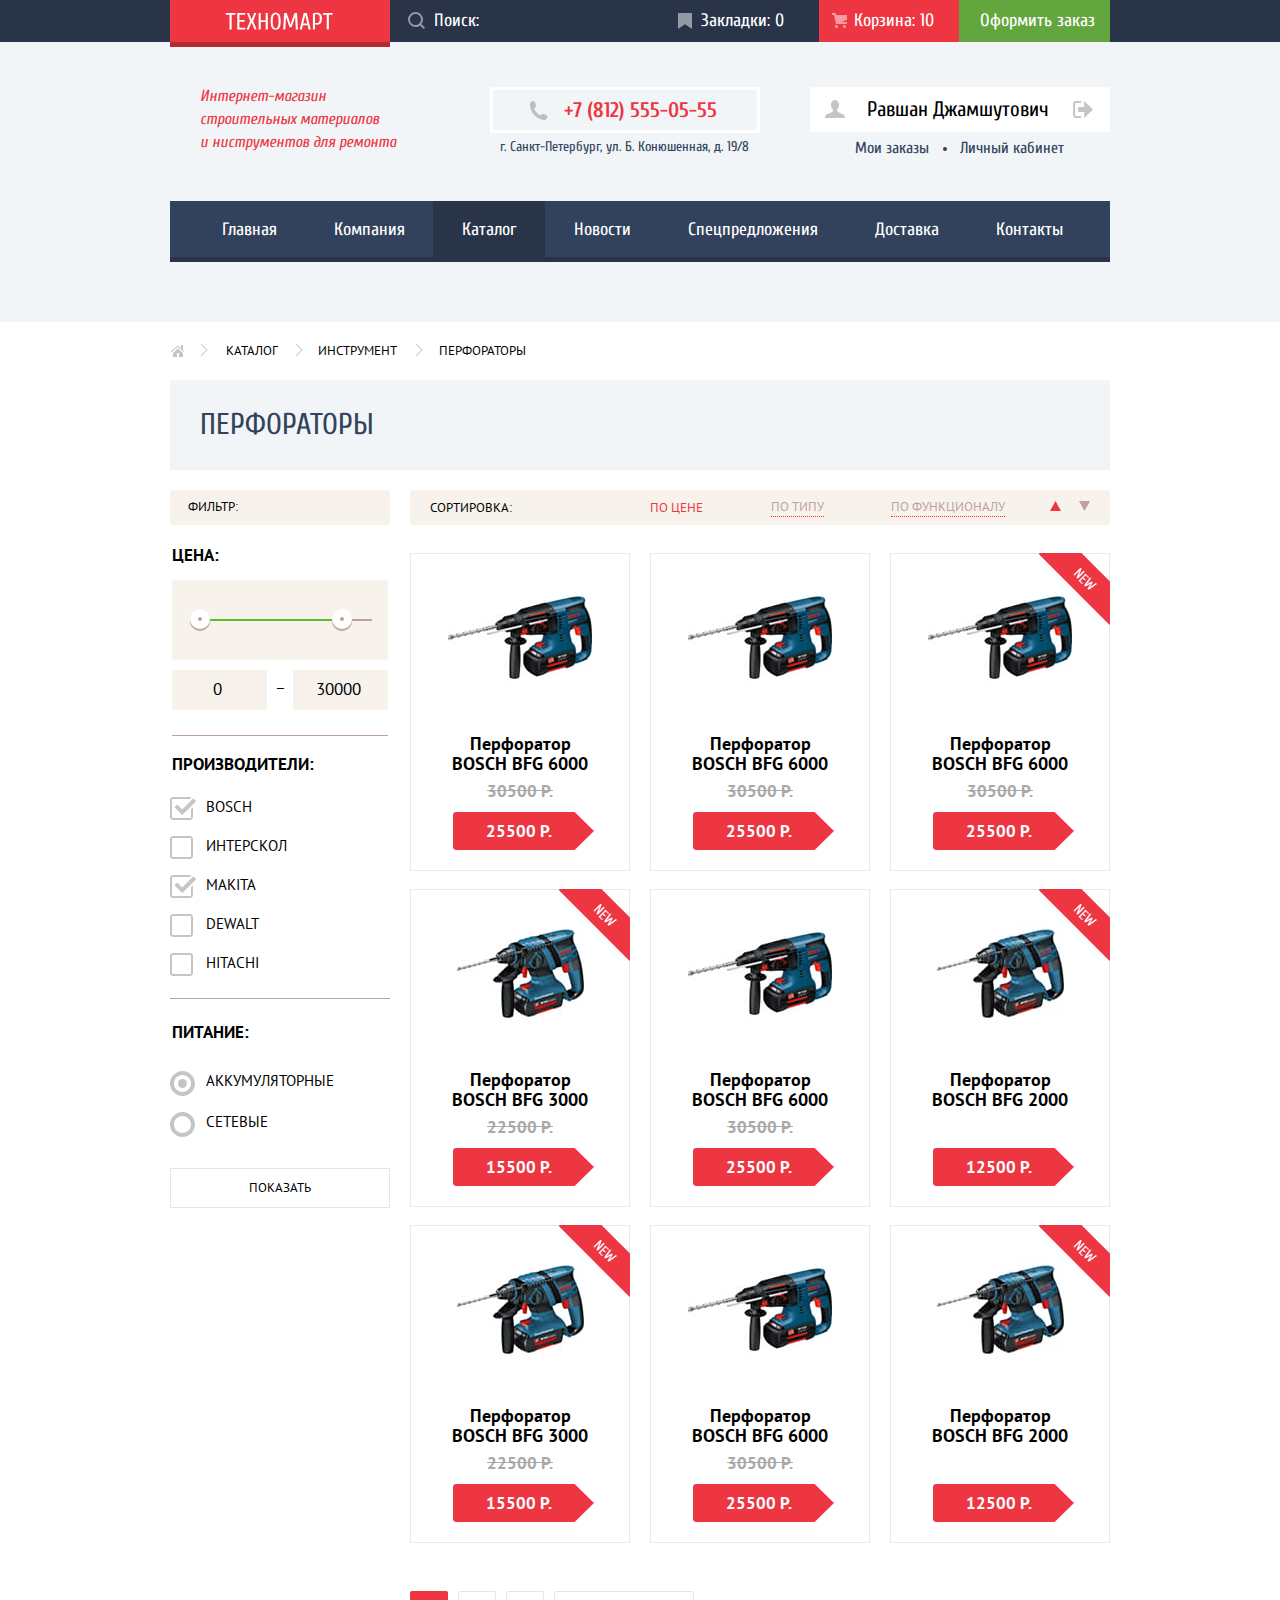
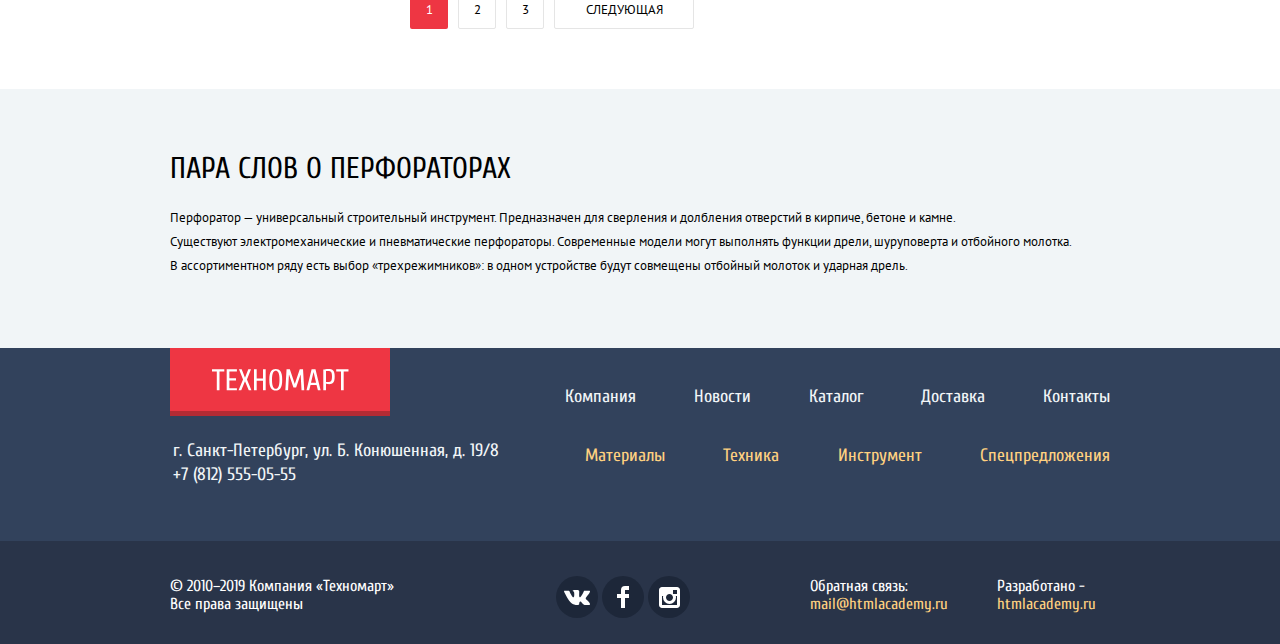
==== commit 232c799a: "Решил проблему центровки точки списка" ====
--- a/catalog.html
+++ b/catalog.html
@@ -5,7 +5,7 @@
     <title>HTML Academy: Техномарт Каталог</title>
     <link href="https://fonts.googleapis.com/css2?family=Cuprum:ital,wght@0,400;0,700;1,400;1,700&family=PT+Sans:ital,wght@0,400;0,700;1,400;1,700&display=swap" rel="stylesheet">
     <link rel="stylesheet" href="css/normalize.css">
-    <link rel="stylesheet" href="css/styles-minimized.css">
+    <link rel="stylesheet" href="css/styles.css">
   </head>
   <body class="page-body">
     <header class="header">
@@ -29,7 +29,7 @@
                         <button class="visually-hidden" type="submit">Найти</button>
                       </form>         
                     <a class="header-top-link header-link-bookmarks" href ="#">Закладки: <span>0</span></a>
-                    <a class="header-top-link header-link-cart filled" href ="#">Корзина: <span>10</span></a>
+                    <a class="header-top-link header-link-cart filled" href ="#">Корзина: <span> 10</span></a>
                     <a class="header-top-link order" href="#">Оформить заказ</a>
                 </div>
             </div>
@@ -67,7 +67,7 @@
                         </li>
                     </ul>
                     <ul class="catalog-user-links">
-                        <li class="nolist">
+                        <li>
                             <a class="catalog-user-link-order" href="#">Мои заказы</a>
                         </li>
                         <li>
@@ -108,8 +108,6 @@
                     </li>
                 </ul>
             </div>
-            
-            
             <div class="catalog-wrapper">
                 <section class="catalog-filter">
                     <h2 class="visually-hidden">Фильтр товаров</h2>
@@ -225,7 +223,6 @@
                             </div>
                         </div>
                     </div>
-                    
                     <ul class="catalog-product-layout">
                         <li class="product-item">
                             <a href="product-1.html" class="product-item-link">
@@ -410,7 +407,6 @@
                             </div>
                         </li>
                     </ul>
-                    
                     <div class="pagination">
                         <button class="pagination-button pagination-button-disabled" aria-label="Первая страница каталога">1</button>
                         <button class="pagination-button pagination-button-enabled" aria-label="Вторая страница каталога">2</button>
--- a/css/styles.css
+++ b/css/styles.css
@@ -0,0 +1,2831 @@
+:root {
+    --basic-red: #ee3643;
+    --basic-green: #63a63e;
+    --basic-grey: #32425c;
+    --basic-dark-grey: #293449;
+    --basic-extra-dark-grey: #161D29;
+    --basic-super-dark-grey: #1D2739;
+    --basic-light-grey: #c0a1a1;
+    --basic-ultra-light-grey: #e5e5e5;
+    --basic-background: #f1f5f7;
+    --basic-background-cream: #F7F3EC;
+    --basic-border-grey: #EAEAEA;
+    --basic-input-border-grey: #c5c5c5;
+    --basic-input-placeholder-grey: #a9a9a9;
+    --basic-shadow: rgba(0, 0, 0, 0.15);
+    --basic-white: #ffffff;
+    --basic-black: #000000;
+    --basic-pale-yellow: #99896e;
+    --special-yellow: #ffbf47;
+    --special-yellow-hover: #eec16d;
+    --special-yellow-active: #e5b864;
+    --special-extra-light-yellow: #ffd27e;
+    --special-blue: #3bbce3;
+    --special-light-blue: #76d0eb;
+    --special-blue-hover: #31a5c9;
+    --special-blue-active: #247f9b;
+    --special-lilac: #dc91d8;
+    --special-light-lilac: #e7b2e4;
+    --special-lilac-hover: #be7bbb;
+    --special-lilac-active: #9c649a;
+    --special-light-green: #8ed78f;
+    --special-extra-light-green: #b0e3b1;
+    --special-light-green-hover: #73b174;
+    --special-light-green-active: #558656;
+    --special-light-yellow: #ffd180;
+    --success: #5fbb2d;
+    --warning: #ffbf47;
+    --error: #ba2732;
+    --logo-bottom: #b32b34;
+    --green-active: #518534;
+    --green-bottom: #363715;
+}
+
+body{
+    min-width: 960px;
+    padding: 0;
+    font-family: "PT Sans", Arial, sans-serif;
+    font-size: 13px;
+    line-height: 24px;
+    color: var(--basic-black);
+    background-color: var(--basic-white);
+}
+
+a{
+    text-decoration: none;
+}
+
+img{
+    max-width: 100%;
+    height: auto;
+}
+
+.page{
+    height: 100%
+}
+
+.page-body{
+    display: grid;
+    grid-template-rows: min-content 1fr min-content;
+    column-gap: 0;
+    align-content: start;
+    min-height:100%;
+}
+
+.container{
+    width: 940px;
+    margin: 0 auto;
+    padding: 0 10px;
+}
+
+.visually-hidden:not(:focus):not(:active),
+input[type="checkbox"].visually-hidden,
+input[type="radio"].visually-hidden{
+  position: absolute;
+  width: 1px;
+  height: 1px;
+  margin: -1px;
+  border: 0;
+  padding: 0;
+  white-space: nowrap;
+  clip-path: inset(100%);
+  clip: rect(0 0 0 0);
+  overflow: hidden;
+}
+
+/* Header */
+
+.header{
+    min-height: 320px;
+    background-color: var(--basic-background);
+}
+
+.header-top{
+    margin-bottom: 42px;
+    color: var(--basic-white);
+    background-color: var(--basic-dark-grey);
+}
+
+.header-top-layout{
+    display: flex;
+    flex-wrap: wrap;
+    justify-content: space-between;
+    min-height: 42px;
+}
+
+.header-center-layout{
+    display: flex;
+    flex-wrap: wrap;
+    justify-content: space-between;
+    margin-bottom: 40px;
+}
+
+.header-logo-positioner{
+    position: relative;
+    width: 220px;
+}
+
+.logo{
+    position: absolute;
+    display: block;
+    box-sizing: border-box;
+    height: 47px;
+    padding-top: 12px;
+    padding-right: 57px;
+    padding-bottom: 12px;
+    padding-left: 55px;
+    background-color: var(--basic-red);
+    border-bottom: 5px solid var(--logo-bottom);
+}
+
+.logo[href]:active{
+    background-color: var(--error);
+}
+
+
+.header-top-link{
+    position: relative;
+    display: block;
+    margin: 0;
+    padding: 0;
+    padding-top: 9px;
+    padding-bottom: 9px;
+    padding-left: 18px;
+    padding-right: 13px;
+}
+
+.header-top-link,
+.header-search-label{
+    font-family: "Cuprum", Arial, sans-serif;
+    font-size: 18px;
+    line-height: 24px;
+    color: var(--basic-white);
+}
+
+.header-top-link:active{
+    background-color: var(--basic-extra-dark-grey);
+    opacity: 0.5;
+}
+
+.product-cart{
+    background-color: var(--basic-red);
+}
+
+.product-cart:active{
+    background-color: var(--error);
+}
+
+.header-search{
+    position: relative;
+    display: flex;
+    flex-grow: 1;
+    justify-content: space-between;
+    flex-direction: row-reverse;
+    min-width: 245px;
+}
+
+.header-search-label{
+    position: relative;
+    display: block;
+    width: 50px;
+}
+
+.header-search-label svg{
+    position: absolute;
+    top: 12px;
+    left: 18px;
+    opacity: 0.5;
+}
+
+.header-search:hover svg{
+    opacity: 1;
+}
+
+.search-field{
+    width: 100%;
+    font-family: "Cuprum", Arial, sans-serif;
+    font-size: 18px;
+    line-height: 24px;
+    color: var(--basic-white);
+    border: none;
+    background-color: var(--basic-dark-grey);
+}
+
+.search-field::-webkit-input-placeholder{
+    font-family: "Cuprum", Arial, sans-serif;
+    font-size: 18px;
+    line-height: 24px;
+    color: var(--basic-white);
+    opacity: 1;
+}
+
+.search-field:-moz-placeholder{
+    font-family: "Cuprum", Arial, sans-serif;
+    font-size: 18px;
+    line-height: 24px;
+    color: var(--basic-white);
+    opacity: 1;
+}
+
+.search-field::-moz-placeholder{
+    font-family: "Cuprum", Arial, sans-serif;
+    font-size: 18px;
+    color: var(--basic-white);
+    opacity: 1;
+}
+
+.search-field[placeholder]{
+    font-family: "Cuprum", Arial, sans-serif;
+    font-size: 18px;
+    line-height: 24px;
+    color: var(--basic-white);
+    opacity: 1;
+}
+
+.search-field:focus{
+    color: var(--basic-black);
+    background-color: var(--basic-white);
+    outline: none;
+    border: none;
+}
+
+.search-field:focus ~ .header-search-label{
+    background-color: var(--basic-white);
+}
+
+.search-field:focus ~ .header-search-label path{
+    fill: var(--basic-red);
+}
+
+.header-search button{
+    display: none;
+}
+
+.header-link-bookmarks{
+    /* flex-grow: 1; */
+    padding-left: 40px;
+    padding-right: 35px;
+}
+
+.header-link-bookmarks::before{
+    content: "";
+    position: absolute;
+    top: 13px;
+    left: 17px;
+    width: 16px;
+    height: 18px;
+    background-image: url(../img/svg/icon-bookmark.svg);
+    background-repeat: no-repeat;
+    background-position: 0 0;
+    opacity: 0.5;
+}
+
+.header-link-bookmarks:hover::before{
+    opacity: 1;
+}
+
+.header-link-bookmarks:active::before{
+    opacity: 0.5;
+}
+
+.header-link-cart{
+    /* flex-grow: 1; */
+    padding-left: 35px;
+    padding-right: 25px;
+}
+
+.header-link-cart::before{
+    content: "";
+    position: absolute;
+    top: 13px;
+    left: 13px;
+    width: 17px;
+    height: 17px;
+    background-image: url(../img/svg/icon-cart.svg);
+    background-repeat: no-repeat;
+    background-position: 0 0;
+    opacity: 0.5;
+}
+
+.header-link-cart:hover::before{
+    opacity: 1;
+}
+
+.header-link-cart:active::before{
+    opacity: 0.5;
+}
+
+.header-top-link.filled{
+    background-color: var(--basic-red);
+}
+
+.header-top-link.filled:active{
+    background-color: var(--error);
+}
+
+.order{
+    /* flex-grow: 1; */
+    min-width: 120px;
+    text-align: center;
+    background-color: var(--basic-green);
+}
+
+.order:hover{
+    background-color: var(--success);
+}
+
+.order:active{
+    background-color: var(--basic-green);
+}
+
+.header-desc{
+    width: 200px;
+    margin: 0;
+    margin-left: 30px;
+    margin-right: 40px;
+    padding: 0;
+    padding-top: 1px;
+    font-family: "Cuprum", Arial, sans-serif;
+    font-size: 16px;
+    line-height: 23px;
+    font-style: italic;
+    color: var(--basic-red);
+}
+
+.header-tel{
+    position: relative;
+    display: block;
+    box-sizing: border-box;
+    min-width: 270px;
+    min-height: 40px;
+    padding: 0;
+    padding-left: 71px;
+    padding-top: 5px;
+    padding-bottom: 5px;
+    margin: 0;
+    margin-top: 3px;
+    margin-bottom: 2px;
+    font-family: "Cuprum", Arial, sans-serif;
+    font-size: 21px;
+    line-height: 30px;
+    font-weight: bold;
+    color: var(--basic-red);
+    border: 3px solid var(--basic-white);
+}
+
+.header-tel:active{
+    color: var(--error);
+}
+
+.header-tel::before{
+    content: "";
+    position: absolute;
+    top: 11px;
+    left: 36px;
+    width: 19px;
+    height: 19px;
+    background-image: url(../img/svg/icon-phone.svg);
+    background-position: 0 0;
+    background-repeat: no-repeat;
+}
+
+.header-address{
+    max-width: 270px;
+    margin: 0;
+    padding: 0;
+    padding-left: 10px; 
+    font-family: "Cuprum", Arial, sans-serif;
+    font-size: 14px;
+    line-height: 24px;
+    color: var(--basic-grey);
+}
+
+.header-user-navigation{
+    display: flex;
+    justify-content: flex-end;
+    min-width: 300px;
+    margin:0;
+    padding: 0;
+    padding-top: 4px;
+    list-style: none;
+}
+
+.header-user-navigation-link{
+    display: block;
+    margin: 0;
+    padding: 0;
+    font-family: "Cuprum", Arial, sans-serif;
+    font-size: 21px;
+    line-height: 21px;
+    color: var(--basic-black);
+    background-color: var(--basic-white);
+}
+
+.header-user-navigation-link:hover{
+    color: var(--basic-red);
+}
+
+.header-user-navigation-link:active{
+    color: var(--basic-light-grey);
+}
+
+.header-user-link-enter{
+    position: relative;
+    padding-left: 45px;
+    padding-top: 12px;
+    padding-right: 27px;
+    padding-bottom: 12px;
+    margin-right: 10px;
+}
+
+.header-user-link-enter::before{
+    content: "";
+    position: absolute;
+    top: 14px;
+    left: 18px;
+    width: 24px;
+    height: 19px;
+    background-image: url(../img/svg/icon-login.svg);
+    background-repeat: no-repeat;
+    background-position: 0 0;
+}
+
+.header-user-link-registration{
+    padding-left: 24px;
+    padding-top: 12px;
+    padding-right: 24px;
+    padding-bottom: 12px;
+}
+
+.catalog-user-navigation{
+    display: flex;
+    flex-direction: column;
+    flex-wrap: wrap;
+    width: 300px;
+    margin: 0;
+}
+
+.catalog-user-profile{
+    display: flex;
+    flex-wrap: nowrap;
+    justify-content: space-between;
+    list-style: none;
+    background-color: var(--basic-white);
+    min-width: 300px;
+    margin: 0;
+    margin-top: 3px;
+    margin-bottom: 5px;
+    padding: 0;
+    padding-top: 12px;
+    padding-bottom: 6px;
+}
+
+.catalog-user-profile-enter{
+    position: relative;
+    display: block;
+    margin: 0;
+    padding: 0;
+    padding-left: 57px;
+    font-family: "Cuprum", Arial, sans-serif;
+    font-size: 21px;
+    line-height: 21px;
+    color: var(--basic-black);
+}
+
+.catalog-user-profile-enter svg{
+    position: absolute;
+    left: 15px;
+    top: 1px;
+}
+
+.catalog-user-profile-enter:hover path,
+.catalog-user-profile-enter:focus path{
+    fill: var(--basic-grey);
+}
+
+.catalog-user-profile-enter:active{
+    color: var(--basic-light-grey);
+}
+
+.catalog-user-profile-enter:active path{
+    fill: var(--basic-light-grey);
+}
+
+.catalog-user-profile-exit{
+    display: block;
+    margin: 0;
+    margin-top: 2px;
+    margin-right: 17px;
+}
+
+.catalog-user-profile-exit:hover path,
+.catalog-user-profile-exit:focus path{
+    fill: var(--basic-grey);
+}
+
+.catalog-user-profile-exit:active,
+.catalog-user-profile-exit:active path{
+    fill: var(--basic-light-grey);
+}
+
+.catalog-user-links{
+    display: flex;
+    margin: 0;
+    padding: 0;
+    padding-left: 45px;
+}
+
+.catalog-user-links li{
+    position: relative;
+    list-style: none;
+}
+
+.catalog-user-links li:not(:first-child){
+    padding-left: 17px;
+}
+
+.catalog-user-links li:not(:first-child)::before{
+    content: "";
+    position: absolute;
+    left: 0;
+    top: 10px;
+    width: 4px;
+    height: 4px;
+    border-radius: 50%;
+    background-color: var(--basic-grey);
+}
+
+.catalog-user-links a{
+    font-family: "Cuprum", Arial, sans-serif;
+    font-size: 16px;
+    line-height: 18px;
+    color: var(--basic-grey);
+}
+
+.catalog-user-links a:hover{
+    color: var(--basic-red);
+}
+
+.catalog-user-links a:active{
+    color: var(--basic-light-grey);
+}
+
+.catalog-user-link-order{
+    margin: 0;
+    margin-right: 14px;
+}
+
+.header-navigation{
+    box-sizing: border-box;
+    width: 940px;
+    min-height: 60px;
+    margin: 0;
+    margin-bottom: 60px;
+    background-color: var(--basic-grey);
+    border-bottom: 5px solid var(--basic-dark-grey);
+}
+
+.header-site-navigation{
+    display: flex;
+    flex-wrap: wrap;
+    justify-content: space-around;
+    list-style: none;
+    padding: 0;
+    padding-left: 23px;
+    padding-right: 19px;
+    margin: 0;
+}
+
+.header-site-navigation li{
+    flex-grow: 1;
+    text-align: center;
+}
+
+.header-site-navigation a{
+    display: block;
+    padding: 0;
+    padding-top: 17px;
+    padding-bottom: 15px;
+    padding-left: 10px;
+    padding-right: 10px;
+    font-family: "Cuprum", Arial, sans-serif;
+    font-size: 18px;
+    line-height: 24px;
+    color: var(--basic-white);
+}
+
+.header-navigation a:hover{
+    background-color: var(--basic-dark-grey);
+}
+
+.header-navigation a:active{
+    color: var(--basic-light-grey);
+    background-color: var(--basic-super-dark-grey);
+}
+
+.header-navigation-current a:not([href]){
+    color: var(--basic-white);
+    background-color: var(--basic-dark-grey);
+}
+
+/*** Main ***/
+
+
+/* Promo */
+
+.promo{
+    display: grid;
+    gap: 20px;
+    grid-template-columns: 
+    300px 300px 300px;
+    grid-template-rows: 
+    auto auto auto;
+    padding: 0;
+    padding-top: 59px;
+    margin: 0;
+    margin-bottom: 55px;
+}
+
+.promo-item{
+    min-height: 123px;
+}
+
+.promo-item-materials{
+    position: relative;
+    grid-column-start: 1;
+    grid-column-end: 2;
+    grid-row-start: 1;
+    grid-row-end: 2;
+    overflow: hidden;
+}
+
+.promo-item-tool{
+    grid-column-start: 2;
+    grid-column-end: 3;
+    grid-row-start: 1;
+    grid-row-end: 2;
+}
+
+.promo-item-technic{
+    grid-column-start: 3;
+    grid-column-end: 4;
+    grid-row-start: 1;
+    grid-row-end: 2;
+}
+
+.promo-item-discount{
+    grid-column-start: 3;
+    grid-column-end: 4;
+    grid-row-start: 2;
+    grid-row-end: 3;
+}
+
+.promo-item-delivery{
+    grid-column-start: 3;
+    grid-column-end: 4;
+    grid-row-start: 3;
+    grid-row-end: 4;
+}
+
+.slider {
+    grid-column-start: 1;
+    grid-column-end: 3;
+    grid-row-start: 2;
+    grid-row-end: 4;
+}
+
+.promo-item h3{
+    margin: 0;
+    margin-top: 25px;
+    margin-left: 22px;
+    margin-bottom: 20px;
+    font-family: "Cuprum", Arial, sans-serif;
+    font-size: 24px;
+    line-height: 20px;
+    color: var(--basic-white);
+}
+
+.promo-item-button{
+    display: block;
+    width: 135px;
+    margin: 0;
+    margin-left: 22px;
+    margin-bottom: 21px;
+    padding: 0;
+    padding-top: 10px;
+    padding-bottom: 10px;
+    font-family: "Cuprum", Arial, sans-serif;
+    font-size: 14px;
+    line-height: 18px;
+    text-transform: uppercase;
+    text-align: center;
+    color: var(--basic-white);
+}
+
+.promo-item-materials{
+    background-color: var(--special-yellow);
+    background-image: url(../img/svg/paint-can1.svg);
+    background-repeat: no-repeat;
+    background-position: 213px 31px;
+}
+
+.item-materials-button{
+    background-color: var(--special-extra-light-yellow);
+}
+
+.item-materials-button:hover{
+    background-color: var(--special-yellow-hover);
+}
+
+.item-materials-button:active{
+    background-color: var(--special-yellow-active);
+}
+
+.promo-item-tool{
+    background-color: var(--special-blue);
+    background-image: url(../img/svg/drill-icon.svg);
+    background-repeat: no-repeat;
+    background-position: 194px 34px;
+}
+
+.item-tool-button{
+    background-color: var(--special-light-blue);
+}
+
+.item-tool-button:hover{
+    background-color: var(--special-blue-hover);
+}
+
+.item-tool-button:active{
+    background-color: var(--special-blue-active);
+}
+
+.promo-item-technic{
+    background-color: var(--special-lilac);
+    background-image: url(../img/svg/tractor-icon.svg);
+    background-repeat: no-repeat;
+    background-position: 191px 31px;
+}
+
+.item-technic-button{
+    background-color: var(--special-light-lilac);
+}
+
+.item-technic-button:hover{
+    background-color: var(--special-lilac-hover);
+}
+
+.item-technic-button:active{
+    background-color: var(--special-lilac-active);
+}
+
+.promo-item-discount{
+    background-color: var(--special-light-green);
+    background-image: url(../img/svg/cart-icon.svg);
+    background-repeat: no-repeat;
+    background-position: 196px 26px;
+}
+
+.item-discount-button{
+    background-color: var(--special-extra-light-green);
+}
+
+.item-discount-button:hover{
+    background-color: var(--special-light-green-hover);
+}
+
+.item-discount-button:active{
+    background-color: var(--special-light-green-active);
+}
+
+.promo-item-delivery{
+    background-color: var(--special-yellow);
+    background-image: url(../img/svg/car-icon.svg);
+    background-repeat: no-repeat;
+    background-position: 191px 32px;
+}
+
+.item-delivery-button{
+    background-color: var(--special-extra-light-yellow);
+}
+
+.item-delivery-button:hover{
+    background-color: var(--special-yellow-hover);
+}
+
+.item-delivery-button:active{
+    background-color: var(--special-yellow-active);
+}
+
+/* Slider */
+
+.slider{
+    position: relative;
+}
+
+.slider-list{
+    list-style: none;
+    margin: 0;
+    padding: 0;
+}
+
+.slide{
+    display: none;
+    box-sizing: border-box;
+    min-height: 266px;
+    margin: 0;
+    padding: 0;
+    padding-top: 23px;
+    padding-left: 24px;
+    background-color: var(--basic-light-grey);
+}
+
+.slide-current{
+    display: block;
+}
+
+.slide h3{
+    margin: 0;
+    margin-bottom: 5px;
+    padding: 0;
+    font-family: "Cuprum", Arial, sans-serif;
+    font-size: 36px;
+    line-height: 36px;
+    font-weight: bold;
+    text-transform: uppercase;
+    color: var(--basic-white);
+}
+
+.slide p{
+    margin: 0;
+    margin-bottom: 113px;
+    padding: 0;
+    font-family: "Cuprum", Arial, sans-serif;
+    font-size: 18px;
+    line-height: 24px;
+    color: var(--basic-white);
+}
+
+.slide a{
+    width: 192px;
+}
+
+.slide-one{
+    background-image: url("../img/perforatorslide.jpg");
+    background-color: var(--basic-grey);
+    background-position: 0 0;
+    background-repeat: no-repeat;
+}
+
+.slide-two{
+    background-image: url("../img/drills-slider-img.jpg");
+    background-color: var(--basic-grey);
+    background-position: 0 0;
+    background-repeat: no-repeat;
+}
+
+.slider-controls-middle{
+    position: absolute;
+    top: 122px;
+    left: 24px;
+    z-index: 20;
+    display: flex;
+    justify-content: space-between;
+    width: 576px;
+}
+
+.slider-controls-middle button{
+    background-color: transparent;
+    border: none;
+    cursor: pointer;
+}
+
+.slider-controls-middle-button-left{
+    width: 22px;
+    height: 40px;
+    background-image: url(../img/svg/icon-left.svg);
+    background-repeat: no-repeat;
+    background-position: 0 0;
+}
+
+.slider-controls-middle-button-right{
+    width: 22px;
+    height: 40px;
+    background-image: url(../img/svg/icon-right.svg);
+    background-repeat: no-repeat;
+    background-position: 0 0;
+}
+
+.slider-controls-bottom{
+    position: absolute;
+    top: 220px;
+    left: 295px;
+    z-index: 25;
+    display: flex;
+    justify-content: space-between;
+    width: 30px;
+}
+
+.slider-controls-bottom-button{
+    padding: 0;
+    width: 10px;
+    height: 10px;
+    background-color: var(--basic-white);
+    border: 2px solid var(--basic-white);
+    border-radius: 50%;
+    cursor: pointer;
+}
+
+.slider-controls-bottom-current{
+    background-color: var(--basic-red);
+}
+
+/* Popular products & manufacturers */
+
+.popular-products{
+    display: grid;
+    grid-template-columns: 940px;
+    grid-template-rows: 89px auto;
+    gap: 20px;
+    margin: 0;
+    margin-bottom: 70px;
+}
+
+.popular-products-list{
+    display: grid;
+    grid-template-columns: 220px 220px 220px 220px;
+    grid-template-rows: auto;
+    gap: 20px;
+    margin: 0;
+    padding: 0;
+    list-style: none;
+}
+
+.popular-products-list li{
+    position: relative;
+}
+
+.popular-products-title-wrap{
+    display: flex;
+    flex-wrap: wrap;
+    justify-content: space-between;
+    align-items: center;
+    background-color: var(--basic-background-cream);
+}
+
+.popular-products-title-wrap a{
+    width: 192px;
+    margin-right: 14px;
+}
+
+.popular-products-title-wrap h2{
+    margin: 0;
+    margin-left: 28px;
+    padding: 0;
+    font-family: "Cuprum", Arial, sans-serif;
+    font-weight: normal;
+    font-size: 30px;
+    line-height: 30px;
+    text-transform: uppercase;
+    color: var(--basic-black); 
+}
+
+.popular-manufacturers{
+    display: grid;
+    gap: 20px;
+    grid-template-columns: 940px;
+    grid-template-rows: 89px auto;
+    margin: 0;
+    margin-bottom: 70px;
+}
+
+.popular-manufacturers-title-wrap{
+    display: flex;
+    flex-wrap: wrap;
+    justify-content: space-between;
+    align-items: center;
+    background-color: var(--basic-background-cream);
+}
+
+.popular-manufacturers-title-wrap h2{
+    margin: 0;
+    margin-left: 28px;
+    padding: 0;
+    font-family: "Cuprum", Arial, sans-serif;
+    font-size: 30px;
+    line-height: 30px;
+    font-weight: normal;
+    text-transform: uppercase;
+    color: var(--basic-black);
+}  
+
+.popular-manufacturers-title-wrap a{
+    width: 192px;
+    margin-right: 20px;
+}
+
+.popular-manufacturers-list{
+    display: grid;
+    grid-template-columns: 220px 220px 220px 220px;
+    gap: 20px;
+    margin: 0;
+    padding: 0;
+    list-style: none;
+}
+
+.popular-manufacturers-list li:hover{
+    box-shadow: 0 0 10px 3px var(--basic-ultra-light-grey);
+}
+
+.popular-manufacturers-list li:active{
+    opacity: 0.5;
+}
+
+.popular-manufacturers-list a{
+    display: flex;
+    justify-content: center;
+    align-items: center;
+    width: 220px;
+    height: 145px;
+    margin: 0;
+    padding: 0;
+    object-fit: contain;
+    background-color: var(--basic-white);
+    border: 1px solid var(--basic-border-grey);
+}
+
+/* Services */
+
+.services{
+    margin: 0;
+    margin-bottom: 70px;
+    background-color: var(--basic-background);
+    
+}
+
+.services-wrap{
+    display: grid;
+    grid-template-columns: 240px 620px;
+    row-gap: 70px;
+    column-gap: 80px;
+    grid-template-rows: auto;
+}
+
+.services-desc{
+    grid-column-start: 1;
+    grid-column-end: -1;
+    grid-row-start: 1;
+    grid-row-end: 2;
+    padding-top: 35px;
+}
+
+.services-desc p{
+    width: 400px;
+}
+
+.services h2{
+    font-family: "Cuprum", Arial, sans-serif;
+    font-size: 30px;
+    line-height: 30px;
+    font-weight: normal;
+    text-transform: uppercase;
+    color: var(--basic-black); 
+}
+
+.services h3{
+    margin: 0;
+    margin-bottom: 30px;
+    padding: 0;
+    font-family: "Cuprum", Arial, sans-serif;
+    font-size: 30px;
+    line-height: 30px;
+    font-weight: normal;
+    text-transform: uppercase;
+    color: var(--basic-grey);
+}
+
+.services p{
+    margin: 0;
+    padding: 0;
+    font-family: "PT Sans", Arial, sans-serif;
+    font-size: 13px;
+    line-height: 24px;
+    color: var(--basic-black); 
+}
+
+.services-type-list{
+    position: relative;
+    grid-column-start: 1;
+    grid-column-end: 2;
+    grid-row-start: 2;
+    grid-row-end: 3;
+    margin: 0;
+    padding: 0; 
+    list-style: none;  
+}
+
+.services-type-list::after{
+    content: "";
+    position: absolute;
+    top: -50px;
+    right: 0;
+    width: 10px;
+    height: 280px;
+    background-image: url(../img/services-border.png);
+    background-repeat: no-repeat;
+    background-position: 0 0;
+}
+
+.service-type{
+    width: 100%;
+    margin: 0;
+    padding: 0;
+    padding-left: 22px;
+    padding-top: 16px;
+    padding-bottom: 16px;
+    font-family: "Cuprum", Arial, sans-serif;
+    font-size: 21px;
+    line-height: 30px;
+    font-weight: bold;
+    text-align: left;
+    color: var(--basic-white);
+    background-color: var(--basic-grey);
+    border: none;
+    cursor: pointer;
+}
+
+.service-type:hover,
+.service-type:focus{
+    background-color: var(--basic-dark-grey);
+    outline: none;
+}
+
+.service-type-selected{
+    color: var(--basic-grey);
+    background-color: var(--basic-white);
+}
+
+.service-type-selected:hover,
+.service-type-selected:focus{
+    background-color: var(--basic-white);
+}
+
+.services-items-list{
+    grid-column-start: 2;
+    grid-column-end: -1;
+    grid-row-start: 2;
+    grid-row-end: 3;
+    margin: 0;
+    padding: 0;
+}
+
+.service{
+    position: relative;
+    min-height: 285px;
+    list-style: none;
+}
+
+.delivery-service{
+    display: none;
+}
+
+.delivery-service-show{
+    display: block;
+    background-image: url(../img/delivery-truck.png);
+    background-repeat: no-repeat;
+    background-position: bottom right;
+}
+
+.delivery-service p{
+    width: 275px;
+}
+
+.guarantee-service{
+    display: none;
+}
+
+.guarantee-service-show{
+    display: block;
+    background-image: url(../img/guarantee-medal.png);
+    background-repeat: no-repeat;
+    background-position: bottom right;
+}
+
+.guarantee-service h3{
+    margin-bottom: 25px;
+}
+
+.guarantee-service p{
+    width: 320px;
+}
+
+.credit-service{
+    display: none;
+}
+
+.credit-service-show{
+    display: block;
+    background-image: url("../img/credit-slip.png");
+    background-repeat: no-repeat;
+    background-position: bottom right;
+}
+
+.credit-service p{
+    width: 280px;
+    margin-bottom: 28px;
+}
+
+.credit-service a{
+    width: 195px;
+    border-radius: 2px;
+}
+
+/* Breadcrumbs */
+
+.breadcrumbs{
+    display: flex;
+    justify-content: flex-start;
+    flex-wrap: wrap;
+    list-style: none;
+    text-transform: uppercase;
+    margin: 0;
+    padding: 20px 0;
+}
+
+.breadcrumbs a{
+    display: block;
+    margin: 0;
+    padding: 0;
+    font-family: "PT Sans", Arial, sans-serif;
+    font-size: 13px;
+    line-height: 18px;
+    color: var(--basic-black); 
+}
+
+.breadcrumbs a[href]:active{
+    opacity: 0.5;
+}
+
+.breadcrumbs-main{
+    position: relative;
+    padding-right: 30px;
+}
+
+.breadcrumbs-main-link{
+    width: 14px;
+    height: 100%;
+    padding-left: 15px;
+}
+
+.breadcrumbs-main-link::before{
+    content: "";
+    position: absolute;
+    left: 0;
+    top: 3px;
+    width: 14px;
+    height: 12px;
+    background-image: url(../img/svg/icon-home.svg);
+    background-repeat: no-repeat;
+    background-position: 0 0;
+}
+
+.breadcrumbs-main::after{
+    content: "";
+    position: absolute;
+    left: 30px;
+    top: 2px;
+    width: 8px;
+    height: 12px;
+    background-image: url(../img/svg/icon-right-small.svg);
+    background-repeat: no-repeat;
+    background-position: 0 0;
+}
+
+.breadcrumbs-catalog{
+    position: relative;
+    margin-left: 12px;
+    padding-right: 25px;
+}
+
+.breadcrumbs-catalog::after{
+    content: "";
+    position: absolute;
+    left: 69px;
+    top: 2px;
+    width: 8px;
+    height: 12px;
+    background-image: url(../img/svg/icon-right-small.svg);
+    background-repeat: no-repeat;
+    background-position: 0 0;  
+}
+
+.breadcrumbs-instrument{
+    position: relative;
+    margin-left: 15px;
+    padding-right: 25px;
+}
+
+.breadcrumbs-instrument::after{
+    content: "";
+    position: absolute;
+    left: 97px;
+    top: 2px;
+    width: 8px;
+    height: 12px;
+    background-image: url(../img/svg/icon-right-small.svg);
+    background-repeat: no-repeat;
+    background-position: 0 0;  
+}
+
+.breadcrumbs-perforators{
+    margin-left: 17px;
+}
+
+/* Catalog, filter & sort */
+
+.catalog-wrapper{
+    display: flex;
+    justify-content: space-between;
+    margin-bottom: 60px;
+}
+
+.price-filter,
+.manufacturer-filter,
+.power-options-filter{
+    border: none;
+}
+
+.price-filter-controls{
+    position: relative;
+    padding-left: 25px;
+    padding-top: 39px;
+    padding-bottom: 39px;
+    margin-bottom: 10px;
+    background-color: var(--basic-background-cream);
+    border-radius: 3px;
+}
+
+.price-filter-scale{
+    width: 175px;
+    height: 2px;
+    background-color: var(--basic-light-grey);
+}
+
+.price-filter-bar{
+    width: 84%;
+    height: 100%;
+    background-color: var(--success);
+}
+
+.price-filter-toggle{
+    position: absolute;
+    top: 29px;
+    left: 0;
+    width: 4px;
+    height: 4px;
+    padding: 0;
+    border: 8px solid var(--basic-white);
+    background-color: var(--basic-light-grey);
+    border-radius: 50%;
+    box-shadow: 0 2px 1px 0 var(--basic-light-grey);
+    cursor: pointer;
+}
+
+.price-filter-toggle-min{
+    left: 18px;
+}
+
+.price-filter-toggle-max{
+    left: 160px;
+}
+
+.price-filter-outputs{
+    display: flex;
+    justify-content: space-between;
+    margin-bottom: 25px;
+    font-family: "PT Sans", Arial, sans-serif;
+    font-size: 17px;
+    line-height: 18px;
+    color: var(--basic-black);
+}
+
+.price-filter-outputs label{
+    font-family: inherit;
+    font-size: inherit;
+    text-transform: uppercase;
+}
+
+.price-filter-outputs input{
+    box-sizing: border-box;
+    width: 95px;
+    padding: 0;
+    padding-left: 10px;
+    padding-top: 10px;
+    padding-bottom: 10px;
+    text-align: center;
+    font-family: inherit;
+    font-size: inherit;
+    outline: none;
+    border: none;
+    background-color: var(--basic-background-cream);
+    border-radius: 3px;
+}
+
+.filter-subtitle{
+    padding-top: 8px;
+    padding-bottom: 9px;
+    padding-left: 18px;
+    margin-bottom: 15px;
+}
+
+.price-filter{
+    padding: 0;
+    margin-bottom: 13px;
+    border-bottom: 1px solid var(--basic-light-grey);
+
+}
+
+.price-filter legend{
+    margin: 0;
+    margin-bottom: 10px;
+}
+
+.manufacturer-filter{
+    margin: 0;
+    margin-bottom: 18px;
+    padding: 0;
+    padding-bottom: 6px;
+    border-bottom: 1px solid var(--basic-light-grey);
+}
+
+.manufacturer-filter legend{
+    margin: 0;
+    margin-left: 2px;
+    margin-bottom: 18px;
+}
+
+.manufacturer-filter ul{
+    margin: 0;
+    padding: 0;
+}
+
+.power-options-filter{
+    margin: 0;
+    margin-bottom: 15px;
+    padding: 0;
+}
+
+.power-options-filter legend{
+    margin: 0;
+    margin-left: 2px;
+    margin-bottom: 24px;
+}
+
+.power-options-filter ul{
+    margin: 0;
+    padding: 0;
+}
+
+.catalog-title-section{
+    display: flex;
+    flex-wrap: wrap;
+    justify-content: left;
+    margin-bottom: 20px;
+}
+
+.catalog-page-title{
+    order: 1;
+    width: 940px;
+    margin: 0;
+    padding: 30px;
+    font-family: "Cuprum", Arial, sans-serif;
+    font-size: 30px;
+    font-weight: normal;
+    line-height: 30px;
+    text-transform: uppercase;
+    color: var(--basic-grey);
+    background-color: var(--basic-background);
+}
+
+.catalog-products{
+    width: 700px;
+}
+
+.catalog-products-sorting,
+.filter-subtitle{
+    background-color: var(--basic-background-cream);
+    border-radius: 2px;
+}
+
+.catalog-products-sorting{
+    display: flex;
+    justify-content: space-between;
+    align-items: center;
+    margin: 0;
+    margin-bottom: 28px;
+    padding: 8px 20px;
+}
+
+.section-subtitle{
+    display: block;
+    font-family: "PT Sans", Arial, sans-serif;
+    font-size: 13px;
+    line-height: 18px;
+    text-transform: uppercase;
+    color: var(--basic-black);
+}
+
+.sorting-buttons{
+    display: flex;
+    justify-content: space-between;
+    min-width: 440px;
+}
+
+.sorting-buttons-layout{
+    display: flex;
+    flex-wrap: wrap;
+    justify-content: space-between;
+    min-width: 355px;
+}
+
+.sorting-button-icon-layout{
+    display: flex;
+    flex-wrap: wrap;
+    justify-content: space-between;
+    min-width: 40px;
+}
+
+.sorting-buttons button{
+    margin: 0;
+    padding: 0;
+}
+
+.sorting-button{
+    font-family: "PT Sans", Arial, sans-serif;
+    font-size: 13px;
+    line-height: 18px;
+    text-transform: uppercase;
+    color: var(--basic-light-grey);
+    background-color: var(--basic-background-cream);
+    border: none;
+    border-bottom: 1px dotted var(--basic-red);
+}
+
+.sorting-button:hover,
+.sorting-button:focus{
+    font-family: "PT Sans", Arial, sans-serif;
+    font-size: 13px;
+    line-height: 18px;
+    color: var(--basic-black);
+    text-transform: uppercase;
+    border-bottom: 1px solid var(--basic-red);
+    outline: none;
+    cursor: pointer;
+}
+
+.sorting-button:focus{
+    outline: auto;
+}
+
+.sorting-button:active{
+    font-family: "PT Sans", Arial, sans-serif;
+    font-size: 13px;
+    line-height: 18px;
+    color: var(--basic-red);
+    text-transform: uppercase;
+}
+
+.sorting-button-selected{
+    font-family: "PT Sans", Arial, sans-serif;
+    font-size: 13px;
+    line-height: 18px;
+    color: var(--basic-red);
+    text-transform: uppercase;
+    background-color: var(--basic-background-cream);
+    border: none;
+}
+
+.sorting-button-selected:hover{
+    outline: none;
+    color: var(--basic-red);
+    border: none;
+}
+
+.sorting-button-selected:focus{
+    outline: auto;
+    color: var(--basic-red);
+    border: none;
+}
+
+.sorting-button-icon{
+    border: none;
+    background-color: inherit;
+} 
+
+.sorting-button-icon path{
+    fill: var(--basic-light-grey);
+}
+
+.sorting-button-icon:hover path,
+.sorting-button-icon:focus path{
+    fill: var(--basic-black);
+}
+
+.sorting-button-icon:hover{
+    cursor: pointer;
+}
+
+.sorting-button-icon-selected{
+    border: none;
+    background-color: inherit;
+} 
+
+.sorting-button-icon-selected:hover{
+    cursor: pointer;
+}
+
+.sorting-button-icon-selected path{
+    fill: var(--basic-red);
+}
+
+.catalog-filter{
+    width: 220px;
+}
+
+.catalog-filter legend{
+    font-family: "PT Sans", Arial, sans-serif;
+    font-size: 17px;
+    line-height: 30px;
+    font-weight: bold;
+    text-transform: uppercase;
+    color: var(--basic-black)
+}
+
+.filter-option{
+    font-family: "PT Sans", Arial, sans-serif;
+    font-size: 15px;
+    line-height: 19px;
+    text-transform: uppercase;
+    list-style: none;   
+}
+
+.filter-option label{
+    position: relative;
+    display: block;
+    padding-left: 36px;
+    cursor: pointer;
+    user-select: none;
+}
+
+.filter-checkbox{
+    margin: 0;
+    margin-bottom: 20px;
+}
+
+.checkbox {
+    position: absolute;
+    top: 0;
+    left: 0;
+    width: 27px;
+    height: 23px;
+    background-color: transparent;
+    background-image: url(../img/svg/checkbox-off.svg);
+    background-repeat: no-repeat;
+    background-position: 0 0;
+}
+
+.filter-input-checkbox:checked + label .checkbox{
+    background-image: url(../img/svg/checkbox-on.svg);
+}
+
+.filter-input-checkbox:hover + label .checkbox{
+    background-image: url(../img/svg/checkbox-off-dark.svg);
+}
+
+.filter-input-checkbox:focus + label .checkbox{
+    outline: auto;
+}
+
+.filter-input-checkbox:checked:hover + label .checkbox,
+.filter-input-checkbox:checked:active + label .checkbox{
+    background-image: url(../img/svg/checkbox-on-dark.svg);
+}
+
+.filter-input-checkbox:disabled:hover + label .checkbox{
+    background-image: url(../img/svg/checkbox-off.svg);
+}
+
+.filter-input-checkbox:checked:disabled:hover + label .checkbox{
+    background-image: url(../img/svg/checkbox-on.svg);
+}
+
+.filter-input-checkbox:disabled + label{
+    opacity: 0.5;
+    cursor: default;
+}
+
+.filter-radio{
+    margin: 0;
+    margin-bottom: 22px;
+}
+
+.radio {
+    position: absolute;
+    top: 0;
+    left: 0;
+    width: 25px;
+    height: 25px;
+    background-color: transparent;
+    background-image: url(../img/svg/radio-off.svg);
+    background-repeat: no-repeat;
+    background-position: 0 0;
+}
+
+.filter-input-radio:checked + label .radio{
+    background-image: url(../img/svg/radio-on.svg);
+}
+
+.filter-input-radio:hover + label .radio{
+    background-image: url(../img/svg/radio-off-dark.svg);
+}
+
+.filter-input-radio:focus + label .radio{
+    outline: auto;
+}
+
+.filter-input-radio:checked:hover + label .radio,
+.filter-input-radio:checked:active + label .radio{
+    background-image: url(../img/svg/radio-on-dark.svg);
+}
+
+.filter-input-radio:disabled:hover + label .radio{
+    background-image: url(../img/svg/radio-off.svg);
+}
+
+.filter-input-radio:checked:disabled:hover + label .radio{
+    background-image: url(../img/svg/radio-on.svg);
+}
+
+.filter-input-radio:disabled + label{
+    opacity: 0.5;
+    cursor: default;
+}
+
+.filter-submit-button{
+    width: 220px;
+    padding-top: 10px;
+    padding-bottom: 10px;
+    font-family: "PT Sans", Arial, sans-serif;
+    font-size: 13px;
+    line-height: 18px;
+    text-transform: uppercase;
+    background-color: var(--basic-white);
+    border: none;
+    border: 1px solid var(--basic-ultra-light-grey);
+}
+
+.filter-submit-button:hover{
+    border: 1px solid var(--basic-input-border-grey);
+}
+
+.filter-submit-button:active{
+    border: 1px solid var(--basic-red);
+}
+
+/* Product list */
+
+.catalog-product-layout{
+    display: grid;
+    grid-template-columns: 220px 220px 220px;
+    row-gap: 18px;
+    column-gap: 20px;
+    margin: 0;
+    margin-bottom: 48px;
+    padding: 0;
+    list-style: none;
+}
+
+.catalog-product-layout li{
+    margin: 0;
+    padding: 0;
+}
+
+.product-item{
+    position: relative;
+    overflow: hidden;
+}
+
+.new-product::after{
+    content: "NEW";
+    transform: rotate(45deg);
+    position: absolute;
+    top:10px;
+    left: 145px;
+    z-index: 10;
+    width: 100px;
+    padding: 0px;
+    padding-top: 8px;
+    padding-bottom: 5px;
+    font-family: "Cuprum", Arial, sans-serif;
+    font-size: 14px;
+    line-height: 18px;
+    color: var(--basic-white);
+    text-transform: uppercase;
+    text-align: center;
+    background-color: var(--basic-red);
+}
+
+.product-item-link{
+    position: relative;
+    display: flex;
+    flex-direction: column;
+    align-items: center;
+    box-sizing: border-box;
+    width: 220px;
+    height: 100%;
+    margin: 0;
+    padding: 0;
+    border: 1px solid var(--basic-border-grey);
+    overflow: hidden;
+}
+
+.product-item:hover,
+.product-item-link:focus{
+    box-shadow: 0 0 10px 3px var(--basic-ultra-light-grey);
+    outline: none;
+}
+
+.product-item-top{
+    display: flex;
+    flex-direction: column;
+    align-items: center;
+    margin: 0;
+    margin-bottom: 8px;
+    padding: 0;
+}
+
+.product-img{
+    display: flex;
+    order: -1;
+    justify-content: center;
+    align-items: center;
+    width: 185px;
+    height: 165px;
+    margin: 0;
+    margin-top: 1px;
+    margin-bottom: 14px;
+    padding: 0;
+    object-fit: contain;
+    background-color: var(--basic-white);
+}
+
+.product-item-link h3{
+    max-width: 160px;
+    padding: 0;
+    margin: 0;
+    font-family: "PT Sans", Arial, sans-serif;
+    font-size: 18px;
+    line-height: 20px;
+    font-weight: bold;
+    text-align: center;
+    color: var(--basic-black);
+}
+
+.product-item-buttons{
+    position: absolute;
+    top: 38px;
+    left: 10px;
+    display: none;
+}
+
+.product-item:hover .product-item-buttons{
+    display: block;
+}
+
+.product-item-link:focus + .product-item-buttons{
+    display: block;
+}
+
+.product-item-buttons-wrapper{
+    display: flex;
+    flex-direction: column;
+    align-items: center;
+    width: 195px;
+    min-height: 136px;
+    background-color: var(--basic-white);
+}
+
+.product-item-buttons button{
+    width: 135px;
+    font-family: "Cuprum", Arial, sans-serif;
+    font-size: 14px;
+    line-height: 18px;
+    text-transform: uppercase;
+    border-radius: 2px;
+    cursor: pointer;
+}
+
+.add-to-cart{
+    position: relative;
+    padding: 0;
+    padding-top: 10px;
+    padding-bottom: 8px;
+    margin-bottom: 10px;
+    color: var(--basic-white);
+    background-color: var(--basic-green);
+    border: none;
+    border-bottom: 3px solid var(--green-bottom);
+}
+
+.add-to-cart:hover,
+.add-to-cart:focus{
+    background-color: var(--success);
+    outline: none;
+}
+
+.add-to-cart:active{
+    background-color: var(--green-active);
+}
+
+.add-to-cart-styler{
+    display: block;
+    padding-left: 15px;
+}
+
+.add-to-cart-styler::before{
+    content: "";
+    position: absolute;
+    top: 10px;
+    left: 30px;
+    width: 15px;
+    height: 15px;
+    background-image: url(../img/svg/icon-cart.svg);
+    background-repeat: no-repeat;
+    background-position: 0 0;
+    opacity: 0.5;
+}
+
+.add-to-bookmarks{
+    padding-top: 8px;
+    padding-bottom: 6px;
+    color: var(--basic-grey);
+    background-color: var(--basic-white);
+    border: 3px solid var(--basic-green);
+}
+
+.add-to-bookmarks:hover,
+.add-to-bookmarks:focus{
+    color: var(--basic-grey);
+    border-color: var(--basic-grey);
+    outline: none;
+}
+
+.add-to-bookmarks:active{
+    color: var(--basic-light-grey);
+    border-color: var(--basic-light-grey);
+}
+
+.product-item-price{
+    display: flex;
+    flex-direction: column;
+    margin: 0;
+    margin-bottom: 20px;
+    padding: 0;
+}
+
+.price{
+    font-family: "PT Sans", Arial, sans-serif;
+    font-size: 17px;
+    line-height: 18px;
+    font-weight: bold;
+}
+
+.old-price{
+    display: block;
+    min-height: 18px;
+    margin: 0;
+    margin-bottom: 12px;
+    text-decoration: line-through;
+    text-align: center;
+    color: var(--basic-input-placeholder-grey);
+}
+
+.current-price-wrap{
+    display: flex;
+    justify-content: center;
+    align-items: center;
+    min-width: 141px;
+    min-height: 38px;
+    margin: 0;
+    margin-left: 6px;
+    background-image: url(../img/svg/current-price-bg.svg);
+    background-repeat: no-repeat;
+    background-position: 0 0; 
+}
+
+.current-price{
+    display: block;
+    min-width: 75px;
+    color: var(--basic-white);
+    background-color: var(--basic-red);
+}
+
+.new-promo-product{
+    display: block;
+    transform: rotate(45deg);
+    position: absolute;
+    top:10px;
+    left: 225px;
+    width: 100px;
+    padding: 0;
+    padding-top: 5px;
+    padding-bottom: 5px;
+    font-family: "Cuprum", Arial, sans-serif;
+    font-size: 14px;
+    line-height: 18px;
+    text-transform: uppercase;
+    text-align: center;
+    color: var(--basic-white);
+    background-color: var(--basic-red);  
+}
+
+/* Pagination */
+
+.pagination{
+    display: flex;
+    justify-content: left;
+}
+
+.pagination-button{
+    min-width: 38px;
+    margin: 0;
+    margin-right: 10px;
+    padding-top: 9px;
+    padding-bottom: 9px;
+    font-family: "PT Sans", Arial, sans-serif;
+    font-size: 13px;
+    line-height: 18px;
+    text-transform: uppercase;
+    text-align: center;
+    border-radius: 2px;
+    border: none;
+    cursor: pointer;
+}
+
+.pagination-button-enabled{
+    color: var(--basic-black);
+    background-color: var(--basic-white);
+    border: 1px solid var(--basic-ultra-light-grey);
+}
+
+.pagination-button-enabled:hover,
+.pagination-button-enabled:focus{
+    border-color: var(--basic-input-border-grey);
+    outline: none;
+}
+
+.pagination-button-enabled:active{
+    border-color: var(--basic-red);
+}
+
+.pagination-button-disabled{
+    color: var(--basic-white);
+    background-color: var(--basic-red);
+    outline: none;
+    cursor: auto;
+    user-select: none;
+}
+
+.pagination-button-next-page{
+    min-width: 140px;
+}
+
+/* Index-columns */
+
+.index-columns{
+    display: flex;
+    justify-content: space-between;
+    margin: 0;
+    margin-bottom: 70px;
+}
+
+.index-columns h2{
+    margin: 0;
+    margin-bottom: 24px;
+    font-family: "Cuprum", Arial, sans-serif;
+    font-size: 30px;
+    font-weight: normal;
+    line-height: 30px;
+    text-transform: uppercase;
+    color: var(--basic-black)
+}
+
+.index-columns p{
+    font-family: "PT Sans", Arial, sans-serif;
+    font-size: 13px;
+    line-height: 24px;
+    color: var(--basic-black)
+}
+
+.about-column{
+    width: 460px;
+}
+
+.about-company-info{
+    margin: 0;
+    margin-bottom: 25px;
+}
+
+.about-delivery-info{
+    width: 400px;
+    margin: 0;
+    margin-bottom: 5px;
+}
+
+.about-transport-companies{
+    margin: 0;
+    margin-bottom: 20px;
+    padding: 0;
+    list-style: none;
+}
+
+.transport-company-name{
+    position: relative;
+    margin: 0;
+    margin-bottom: 12px;
+    padding: 0;
+    padding-left: 37px;
+}
+
+.transport-company-name::before{
+    content: "";
+    position: absolute;
+    top: 11px;
+    left: 0;
+    width: 25px;
+    height: 2px;
+    background-color: var(--basic-red);
+}
+
+.about-column li{
+    font-family: "Cuprum", Arial, sans-serif;
+    font-size: 18px;
+    line-height: 24px;
+    color: var(--basic-black)
+}
+ 
+.about-column-button{
+    width: 220px;
+    margin: 0;
+    margin-bottom: 70px;
+}
+
+.address-column{
+    width: 300px;
+}
+
+.address-column-map{
+    display: block;
+    margin: 0;
+    margin-bottom: 17px;
+}
+
+.address-column-info{
+    width: 180px;
+    margin: 0;
+    margin-bottom: 32px;
+}
+
+.address-column-button{
+    width: 300px;
+}
+
+/* Regular button styles */
+
+.regular-button{
+    display: block;
+    margin: 0;
+    padding: 0;
+    padding-top: 11px;
+    padding-bottom: 9px;
+    font-family: "Cuprum", Arial, sans-serif;
+    font-size: 14px;
+    line-height: 18px;
+    text-transform: uppercase;
+    text-align: center;
+    background-color: var(--basic-red);
+    color: var(--basic-white);
+}
+
+.regular-button:active{
+    background-color: var(--error);
+}
+
+/* Product description */
+
+.product-description{
+    margin: 0;
+    background-color: var(--basic-background);
+}
+
+.product-description-wrapper{
+    padding-top: 60px;
+    padding-bottom: 70px;
+}
+
+.product-description h2{
+    margin: 0;
+    margin-bottom: 17px;
+    padding: 0;
+    font-family: "Cuprum", Arial, sans-serif;
+    font-size: 30px;
+    font-weight: normal;
+    line-height: 40px;
+    text-transform: uppercase;
+    color: var(--basic-black);
+}
+
+.product-description p{
+    padding: 0;
+    margin: 0;
+    font-family: "PT Sans", Arial, sans-serif;
+    font-size: 13px;
+    line-height: 24px;
+    color: var(--basic-black);
+}
+
+/* Footer */
+
+.footer{
+    background-color: var(--basic-grey);
+}
+
+.footer-top{
+    display: flex;
+    flex-wrap: wrap;
+    justify-content: space-between;
+}
+
+.footer-logo{
+    display: block;
+    box-sizing: border-box;
+    width: 220px;
+    height: 68px;
+    margin: 0;
+    margin-bottom: 22px;
+    text-align: center;
+    background-color: var(--basic-red);
+    border-bottom: 5px solid var(--logo-bottom);
+}
+
+.footer-logo img{
+    padding-top: 20px;;
+}
+
+.footer-logo[href]:active{
+    background-color: var(--error);
+}
+
+.footer-contacts{
+    order: 1;
+    width: 330px;
+    margin: 0;
+    margin-bottom: 54px;
+    padding: 0;
+    padding-top: 1px;
+    padding-left: 3px;
+    font-family: "Cuprum", Arial, sans-serif;
+    font-size: 18px;
+    line-height: 24px;
+    color: var(--basic-background);
+}
+
+.footer ul{
+    list-style: none;
+}
+
+.footer-site-navigation{
+    display: flex;
+    flex-wrap: wrap;
+    justify-content: space-between;
+    width: 545px;
+    margin: 0;
+    margin-top: 37px;
+}
+
+.footer-site-navigation a{
+    font-family: "Cuprum", Arial, sans-serif;
+    font-size: 18px;
+    line-height: 24px;
+    color: var(--basic-background);
+}
+
+.footer-section-navigation{
+    display: flex;
+    flex-wrap: wrap;
+    justify-content: space-between;
+    order: 1;
+    width: 525px;
+    margin: 0;
+    margin-top: 6px;
+}
+
+.footer-section-navigation a[href]{
+    font-family: "Cuprum", Arial, sans-serif;
+    font-size: 18px;
+    line-height: 24px;
+    color: var(--special-light-yellow);
+}
+
+.footer-site-navigation a[href]:hover,
+.footer-section-navigation a:hover{
+    text-decoration: underline;
+}
+
+.footer-site-navigation a[href]:active{
+    text-decoration: none;
+    color: var(--basic-light-grey);
+}
+
+.footer-site-navigation-current a{
+    color: var(--basic-light-grey);
+}
+
+.footer-section-navigation a:active{
+    text-decoration: none;
+    color: var(--basic-pale-yellow);
+}
+
+.footer-bottom{
+    background-color: var(--basic-dark-grey);
+}
+
+.footer-bottom-wrapper{
+    display: flex;
+    justify-content: space-between;
+    padding-top: 20px;
+    padding-bottom: 15px;
+}
+
+.copyright{
+    width: 240px;
+    font-family: "Cuprum", Arial, sans-serif;
+    font-size: 16px;
+    line-height: 18px;
+    color: var(--basic-white);
+}
+
+.socials{
+    text-align: center;
+}
+
+.social-links{
+    display: flex;
+    flex-wrap: wrap;
+    justify-content: center;
+    width: 140px;
+    padding: 0;
+    padding-left: 26px;
+    padding-top: 15px;
+    margin: 0;
+}
+
+.social-link{
+    display: block;
+    width: 42px;
+    height: 42px;
+    margin: 0;
+    margin-left: 2px;
+    margin-right: 2px;
+    padding: 0;
+    color: var(--basic-white);
+    background-color: var(--basic-super-dark-grey);
+    border-radius: 50%;
+}
+
+.social-link:hover,
+.social-link:focus{
+    background-color: var(--basic-red);
+}
+
+.social-link:active{
+    background-color: var(--basic-red);
+}
+
+.vk-link{
+    background-image: url(../img/svg/icon-vk.svg);
+    background-repeat: no-repeat;
+    background-position: center;
+}
+
+.facebook-link{
+    background-image: url(../img/svg/icon-fb.svg);
+    background-repeat: no-repeat;
+    background-position: center;
+}
+
+.instagram-link{
+    background-image: url(../img/svg/icon-insta.svg);
+    background-repeat: no-repeat;
+    background-position: center;
+}
+
+.feedback-developed-wrapper{
+    display: flex;
+    flex-wrap: wrap;
+    justify-content: space-between;
+    width: 300px;
+}
+
+.developed{
+    margin: 0;
+    margin-right: 14px;
+}
+
+.feedback,
+.developed{
+    font-family: "Cuprum", Arial, sans-serif;
+    font-size: 16px;
+    line-height: 18px;
+}
+
+.feedback p,
+.developed p{
+    color: var(--basic-white);
+}
+
+.feedback a,
+.developed a{
+    color: var(--special-light-yellow);
+}
+
+.feedback a:hover,
+.developed a:hover{
+    text-decoration: underline;
+}
+
+.feedback a:active,
+.developed a:active{
+    color: var(--error);
+}
+
+/* Popups */
+
+.popup-map{
+    position: fixed;
+    top: 25%;
+    left: 0;
+    right: 0;
+    z-index: 100;
+    display: none;
+    width: 940px;
+    height: 440px;
+    margin: auto;
+    background-image: url(../img/big-map.jpg);
+    background-color: var(--basic-grey);
+    background-repeat: no-repeat;
+    background-position: -15px -20px;
+    border-top: 7px solid var(--basic-red);
+    box-shadow: 0px 4px 20px 0px var(--basic-shadow);
+}
+
+.popup-map-show{
+    display: block;
+    animation: bounce 0.6s;
+}
+
+.popup-map-positioner{
+    position: relative;
+}
+
+.popup-map-close-button{
+    position: absolute;
+    top: 10px;
+    left: 910px;
+    border: none;
+    width: 21px;
+    height: 21px;
+    background-image: url(../img/svg/icon-close.svg);
+    background-repeat: no-repeat;
+    background-color: transparent;
+}
+
+.popup-map-close-button:hover{
+    cursor: pointer;
+}
+
+.popup-added-to-cart{
+    position: fixed;
+    top: 25%;
+    left: 0;
+    right: 0;
+    z-index: 100;
+    display: none;
+    margin: auto;
+    width: 620px;
+    border-top: 7px solid var(--basic-red);
+    background-color: var(--basic-white);
+    box-shadow: 0px 4px 20px 0px var(--basic-shadow);
+}
+
+.popup-added-to-cart-show{
+    display: block;
+    animation: bounce 0.6s;
+}
+
+.added-to-cart-wrapper{
+    position: relative;
+}
+
+.popup-added-to-cart p{
+    padding: 0;
+    padding-top: 66px;
+    padding-bottom: 68px;
+    margin: 0;
+    font-family: "Cuprum", Arial, sans-serif;
+    font-weight: bold;
+    font-size: 24px;
+    line-height: 30px;
+    text-align: center;
+}
+
+.popup-added-to-cart p::before{
+    content: "";
+    position: absolute;
+    top: 47px;
+    left: 81px;
+    width: 66px;
+    height: 66px;
+    background-image: url(../img/svg/icon-mark.svg);
+    background-repeat: no-repeat;
+    background-position: 0 0;
+}
+
+.popup-added-to-cart-buttons-wrap{
+    display: flex;
+    flex-wrap: wrap;
+    justify-content: center;
+    padding: 0;
+    padding-top: 37px;
+    padding-bottom: 37px;
+    background-color: var(--basic-ultra-light-grey)
+}
+
+.popup-added-to-cart-place-order-button{
+    display: block;
+    width: 192px;
+    padding: 0;
+    padding-top: 11px;
+    padding-bottom: 9px;
+    margin: 0;
+    margin-left: 15px;
+    margin-right: 10px;
+    font-family: "Cuprum", Arial, sans-serif;
+    font-size: 14px;
+    line-height: 18px;
+    text-transform: uppercase;
+    text-align: center;
+    color: var(--basic-white);
+    background-color: var(--basic-red);
+}
+
+.popup-added-to-cart-place-order-button:active{
+    background-color: var(--error);
+}
+
+.popup-added-to-cart-continue-shopping-button{
+    display: block;
+    width: 192px;
+    padding: 0;
+    padding-top: 11px;
+    padding-bottom: 9px;
+    margin: 0;
+    margin-right: 10px;
+    font-family: "Cuprum", Arial, sans-serif;
+    font-size: 14px;
+    line-height: 18px;
+    text-transform: uppercase;
+    text-align: center;
+    color: var(--basic-black);
+    background-color: var(--basic-white);
+}
+
+.popup-added-to-cart-continue-shopping-button:active{
+    opacity: 0.5;
+}
+
+.popup-added-to-cart-close-button{
+    position: absolute;
+    top: 11px;
+    right: 11px;
+    width: 21px;
+    height: 21px;
+    background-image: url(../img/svg/icon-close.svg);
+    background-color: transparent;
+    background-repeat: no-repeat;
+    background-position: 0 0;
+    border: none;
+    cursor: pointer;
+}
+
+.feedback-form-popup{
+    position: fixed;
+    top: 25%;
+    right: 0;
+    left: 0;
+    z-index: 100;
+    display: none;
+    margin: auto;
+    width: 620px;
+    border-top: 7px solid var(--basic-red);
+    box-shadow: 0px 4px 20px 0px var(--basic-shadow);
+    background-color: var(--basic-white);
+}
+
+.feedback-form-popup-show{
+    display: block;
+    animation: bounce 0.6s;
+}
+
+.feedback-form-popup-error{
+    animation: shake 0.6s;
+}
+
+.feedback-form-wrap{
+    position: relative;
+}
+
+.feedback-form{
+    padding-top: 40px;
+}
+
+.feedback-form-positioner{
+    display: flex;
+    flex-direction: column;
+    align-items: center;
+}
+
+.feedback-form-layout{
+    display: grid;
+    column-gap: 20px;
+    row-gap: 13px;
+    grid-template-columns: 
+    220px 220px;
+    grid-template-rows: 
+    auto auto;
+}
+
+.feedback-form label{
+    display: block;
+    margin-bottom: 11px;
+    font-family: "Cuprum", Arial, sans-serif;
+    font-size: 18px;
+    line-height: 24px;
+    color: var(--basic-black);
+}
+
+.feedback-form input::-webkit-input-placeholder{
+    color: var(--basic-input-placeholder-grey);
+}
+
+.feedback-form input:-moz-placeholder{
+    color: var(--basic-input-placeholder-grey);
+}
+
+.feedback-form input[placeholder]{
+    font-family: "PT Sans", Arial, sans-serif;
+    font-size: 13px;
+    line-height: 24px;
+    padding-left: 10px;
+    color: var(--basic-input-placeholder-grey);
+}
+
+.feedback-form input{
+    border: 2px solid var(--basic-input-border-grey);
+    border-radius: 2px;
+}
+
+.feedback-form-name-field{
+    grid-column-start: 1;
+    grid-column-end: 2;
+    grid-row-start: 1;
+    grid-row-end: 2;
+}
+
+.feedback-form-name-field input{
+    box-sizing: border-box;
+    width: 100%;
+}
+
+.feedback-form-email-field{
+    grid-column-start: 2;
+    grid-column-end: 3;
+    grid-row-start: 1;
+    grid-row-end: 2;
+}
+
+.feedback-form-email-field input{
+    box-sizing: border-box;
+    width: 100%;
+}
+
+.feedback-form-message-field{
+    grid-column-start: 1;
+    grid-column-end: -1;
+    grid-row-start: 2;
+    grid-row-end: 3;
+    margin-bottom: 24px;
+}
+
+.feedback-form-message-field textarea::-webkit-input-placeholder{
+    color: var(--basic-input-border-grey);
+}
+
+.feedback-form-message-field textarea:-moz-placeholder{
+    color: var(--basic-input-border-grey);
+}
+
+.feedback-form-message-field textarea[placeholder]{
+    padding-left: 10px;
+    font-family: "PT Sans", Arial, sans-serif;
+    font-size: 13px;
+    line-height: 24px;
+    color: var(--basic-input-placeholder-grey);
+}
+
+.feedback-form-message-field textarea{
+    box-sizing: border-box;
+    width: 100%;
+    border: 2px solid var(--basic-input-border-grey);
+    border-radius: 2px;
+    resize: none;
+}
+
+.feedback-form-bottom{
+    display: flex;
+    flex-direction: column;
+    align-items: center;
+    width: 100%;
+    padding-top: 37px;
+    padding-bottom: 37px;
+    background-color: var(--basic-ultra-light-grey);
+}
+
+.feedback-form button{
+    width: 460px;
+    border: none;
+    cursor: pointer;
+}
+
+.feedback-form-close-button{
+    position: absolute;
+    top: 11px;
+    right: 11px;
+    width: 21px;
+    height: 21px;
+    background-color: inherit;
+    background-image: url(../img/svg/icon-close.svg);
+    background-repeat: no-repeat;
+    background-position: 0 0;
+    border: none;
+    cursor: pointer;
+}
+
+/* Animation  ^⨀ᴥ⨀^  */
+
+@keyframes bounce{
+    0%{transform: translateX(-2000px);
+    }  
+    70%{
+        transform: translateX(30px);
+    }
+    90%{
+        transform: translateX(-10px);
+    }
+    100%{
+        transform: translateX(0);
+    }
+}
+
+@keyframes shake{
+    0%,
+    100%{
+        transform: translateX(0);
+    }
+    10%,
+    30%,
+    50%,
+    70%,
+    90%{
+        transform: translateX(-2px);
+    }
+    20%,
+    40%,
+    60%,
+    80%{
+        transform: translateX(2px);
+    }
+}
+
+/* That's all folks! */
+
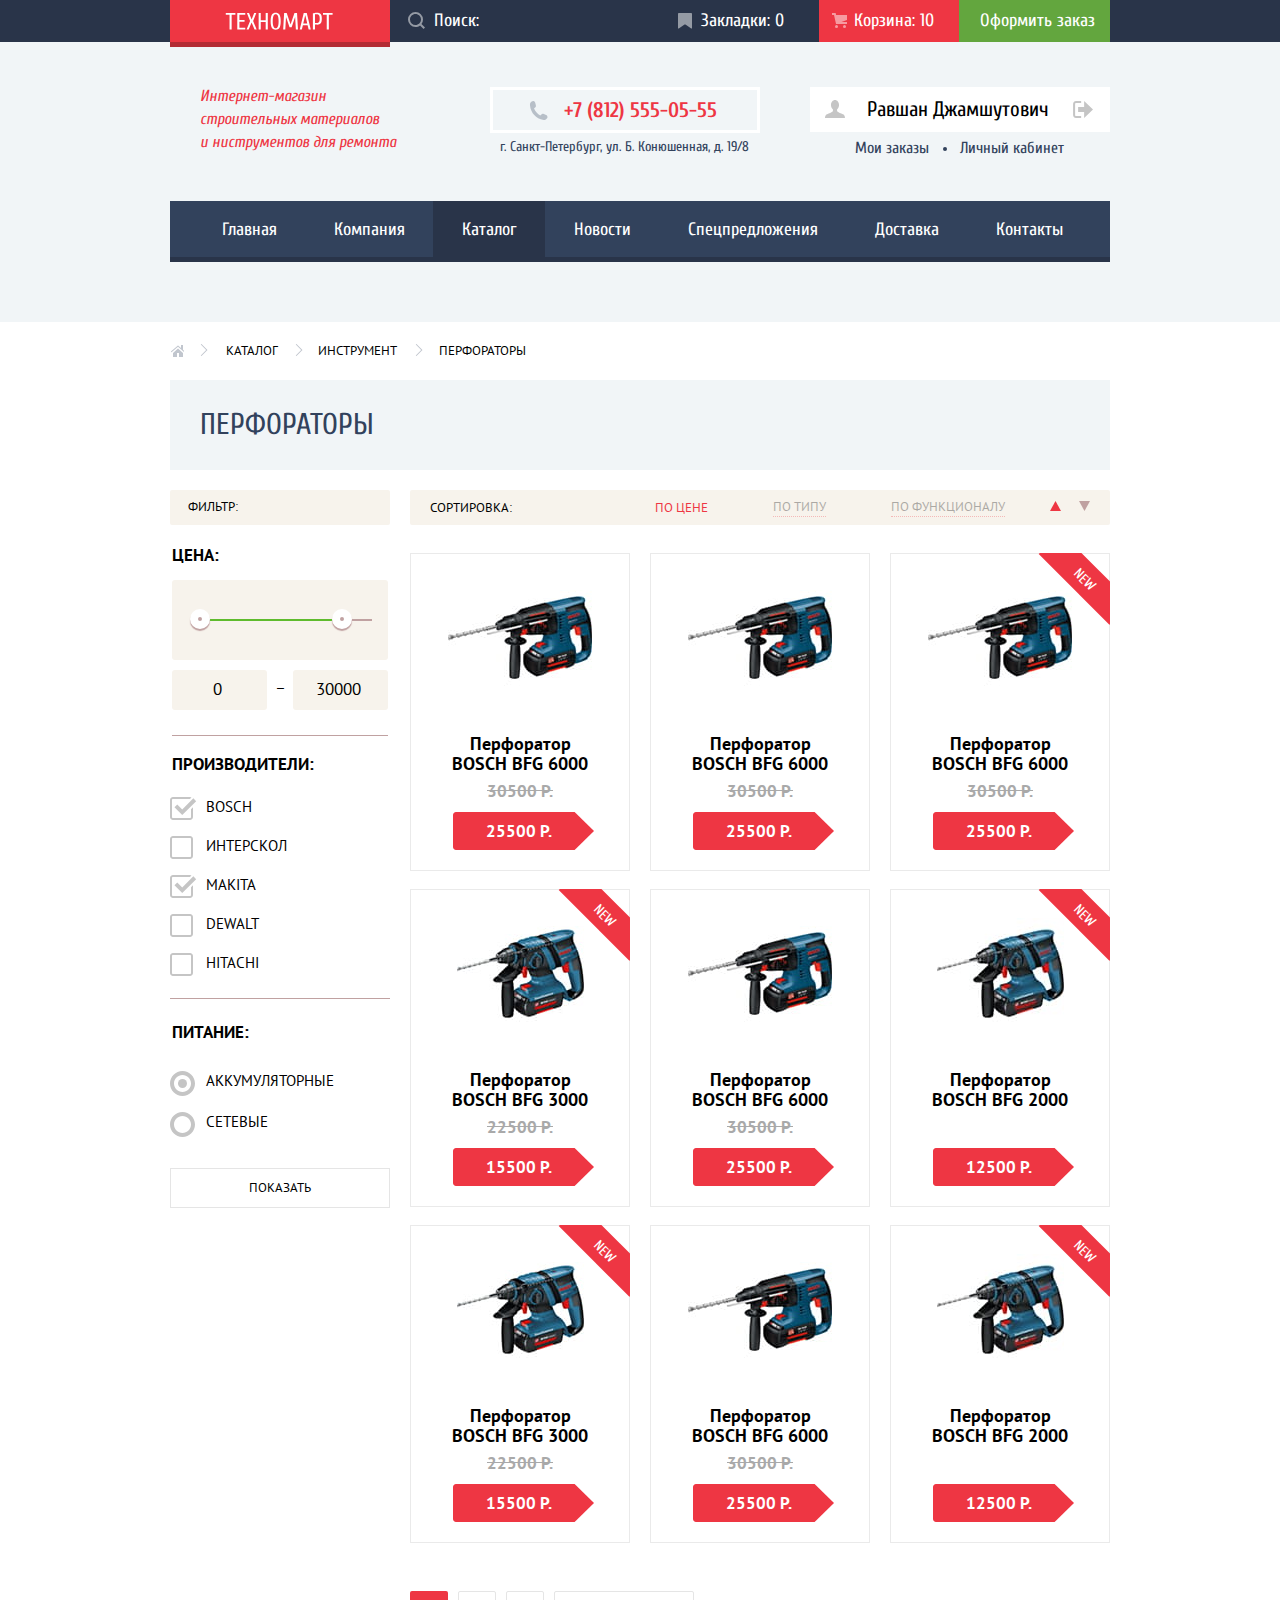
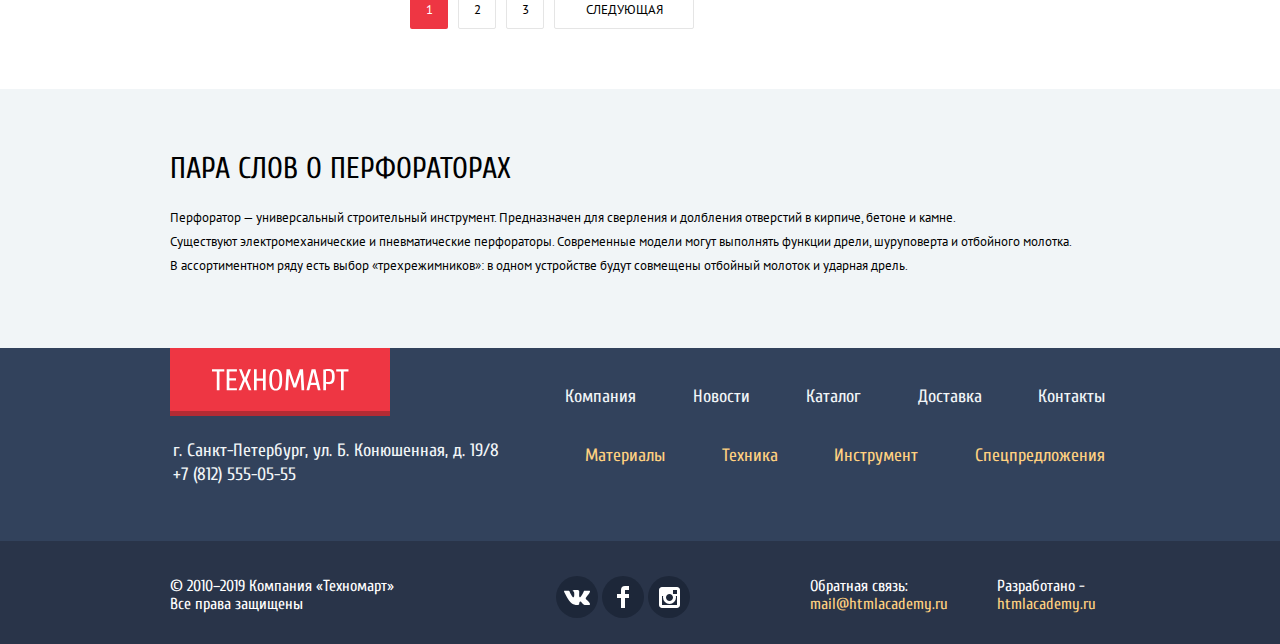
==== commit 52630371: "Готов к 3й попытке" ====
--- a/catalog.html
+++ b/catalog.html
@@ -5,7 +5,7 @@
     <title>HTML Academy: Техномарт Каталог</title>
     <link href="https://fonts.googleapis.com/css2?family=Cuprum:ital,wght@0,400;0,700;1,400;1,700&family=PT+Sans:ital,wght@0,400;0,700;1,400;1,700&display=swap" rel="stylesheet">
     <link rel="stylesheet" href="css/normalize.css">
-    <link rel="stylesheet" href="css/styles.css">
+    <link rel="stylesheet" href="css/styles-minimized.css">
   </head>
   <body class="page-body">
     <header class="header">
--- a/css/styles-minimized.css
+++ b/css/styles-minimized.css
@@ -0,0 +1 @@
+:root{--basic-red:#ee3643;--basic-green:#63a63e;--basic-grey:#32425c;--basic-dark-grey:#293449;--basic-extra-dark-grey:#161D29;--basic-super-dark-grey:#1D2739;--basic-light-grey:#c0a1a1;--basic-ultra-light-grey:#e5e5e5;--basic-background:#f1f5f7;--basic-background-cream:#F7F3EC;--basic-border-grey:#EAEAEA;--basic-input-border-grey:#c5c5c5;--basic-input-placeholder-grey:#a9a9a9;--basic-shadow:rgba(0,0,0,0.15);--basic-white:#ffffff;--basic-black:#000000;--basic-pale-yellow:#99896e;--special-yellow:#ffbf47;--special-yellow-hover:#eec16d;--special-yellow-active:#e5b864;--special-extra-light-yellow:#ffd27e;--special-blue:#3bbce3;--special-light-blue:#76d0eb;--special-blue-hover:#31a5c9;--special-blue-active:#247f9b;--special-lilac:#dc91d8;--special-light-lilac:#e7b2e4;--special-lilac-hover:#be7bbb;--special-lilac-active:#9c649a;--special-light-green:#8ed78f;--special-extra-light-green:#b0e3b1;--special-light-green-hover:#73b174;--special-light-green-active:#558656;--special-light-yellow:#ffd180;--success:#5fbb2d;--warning:#ffbf47;--error:#ba2732;--logo-bottom:#b32b34;--green-active:#518534;--green-bottom:#363715}body{min-width:960px;padding:0;font-family:"PT Sans",Arial,sans-serif;font-size:13px;line-height:24px;color:var(--basic-black);background-color:var(--basic-white)}a{text-decoration:none}img{max-width:100%;height:auto}.page{height:100%}.page-body{display:grid;grid-template-rows:min-content 1fr min-content;column-gap:0;align-content:start;min-height:100%}.container{width:940px;margin:0 auto;padding:0 10px}.visually-hidden:not(:focus):not(:active),input[type="checkbox"].visually-hidden,input[type="radio"].visually-hidden{position:absolute;width:1px;height:1px;margin:-1px;border:0;padding:0;white-space:nowrap;clip-path:inset(100%);clip:rect(0 0 0 0);overflow:hidden}.header{min-height:320px;background-color:var(--basic-background)}.header-top{margin-bottom:42px;color:var(--basic-white);background-color:var(--basic-dark-grey)}.header-top-layout{display:flex;flex-wrap:wrap;justify-content:space-between;min-height:42px}.header-center-layout{display:flex;flex-wrap:wrap;justify-content:space-between;margin-bottom:40px}.header-logo-positioner{position:relative;width:220px}.logo{position:absolute;display:block;box-sizing:border-box;height:47px;padding-top:12px;padding-right:57px;padding-bottom:12px;padding-left:55px;background-color:var(--basic-red);border-bottom:5px solid var(--logo-bottom)}.logo[href]:active{background-color:var(--error)}.header-top-link{position:relative;display:block;margin:0;padding:0;padding-top:9px;padding-bottom:9px;padding-left:18px;padding-right:13px}.header-top-link,.header-search-label{font-family:"Cuprum",Arial,sans-serif;font-size:18px;line-height:24px;color:var(--basic-white)}.header-top-link:active{background-color:var(--basic-extra-dark-grey);opacity:0.5}.product-cart{background-color:var(--basic-red)}.product-cart:active{background-color:var(--error)}.header-search{position:relative;display:flex;flex-grow:1;justify-content:space-between;flex-direction:row-reverse;min-width:245px}.header-search-label{position:relative;display:block;width:50px}.header-search-label svg{position:absolute;top:12px;left:18px;opacity:0.5}.header-search:hover svg{opacity:1}.search-field{width:100%;font-family:"Cuprum",Arial,sans-serif;font-size:18px;line-height:24px;color:var(--basic-white);border:none;background-color:var(--basic-dark-grey)}.search-field::-webkit-input-placeholder{font-family:"Cuprum",Arial,sans-serif;font-size:18px;line-height:24px;color:var(--basic-white);opacity:1}.search-field:-moz-placeholder{font-family:"Cuprum",Arial,sans-serif;font-size:18px;line-height:24px;color:var(--basic-white);opacity:1}.search-field::-moz-placeholder{font-family:"Cuprum",Arial,sans-serif;font-size:18px;color:var(--basic-white);opacity:1}.search-field[placeholder]{font-family:"Cuprum",Arial,sans-serif;font-size:18px;line-height:24px;color:var(--basic-white);opacity:1}.search-field:focus{color:var(--basic-black);background-color:var(--basic-white);outline:none;border:none}.search-field:focus ~ .header-search-label{background-color:var(--basic-white)}.search-field:focus ~ .header-search-label path{fill:var(--basic-red)}.header-search button{display:none}.header-link-bookmarks{padding-left:40px;padding-right:35px}.header-link-bookmarks::before{content:"";position:absolute;top:13px;left:17px;width:16px;height:18px;background-image:url(../img/svg/icon-bookmark.svg);background-repeat:no-repeat;background-position:0 0;opacity:0.5}.header-link-bookmarks:hover::before{opacity:1}.header-link-bookmarks:active::before{opacity:0.5}.header-link-cart{padding-left:35px;padding-right:25px}.header-link-cart::before{content:"";position:absolute;top:13px;left:13px;width:17px;height:17px;background-image:url(../img/svg/icon-cart.svg);background-repeat:no-repeat;background-position:0 0;opacity:0.5}.header-link-cart:hover::before{opacity:1}.header-link-cart:active::before{opacity:0.5}.header-top-link.filled{background-color:var(--basic-red)}.header-top-link.filled:active{background-color:var(--error)}.order{min-width:120px;text-align:center;background-color:var(--basic-green)}.order:hover{background-color:var(--success)}.order:active{background-color:var(--basic-green)}.header-desc{width:200px;margin:0;margin-left:30px;margin-right:40px;padding:0;padding-top:1px;font-family:"Cuprum",Arial,sans-serif;font-size:16px;line-height:23px;font-style:italic;color:var(--basic-red)}.header-tel{position:relative;display:block;box-sizing:border-box;min-width:270px;min-height:40px;padding:0;padding-left:71px;padding-top:5px;padding-bottom:5px;margin:0;margin-top:3px;margin-bottom:2px;font-family:"Cuprum",Arial,sans-serif;font-size:21px;line-height:30px;font-weight:bold;color:var(--basic-red);border:3px solid var(--basic-white)}.header-tel:active{color:var(--error)}.header-tel::before{content:"";position:absolute;top:11px;left:36px;width:19px;height:19px;background-image:url(../img/svg/icon-phone.svg);background-position:0 0;background-repeat:no-repeat}.header-address{max-width:270px;margin:0;padding:0;padding-left:10px;font-family:"Cuprum",Arial,sans-serif;font-size:14px;line-height:24px;color:var(--basic-grey)}.header-user-navigation{display:flex;justify-content:flex-end;min-width:300px;margin:0;padding:0;padding-top:4px;list-style:none}.header-user-navigation-link{display:block;margin:0;padding:0;font-family:"Cuprum",Arial,sans-serif;font-size:21px;line-height:21px;color:var(--basic-black);background-color:var(--basic-white)}.header-user-navigation-link:hover{color:var(--basic-red)}.header-user-navigation-link:active{color:var(--basic-light-grey)}.header-user-link-enter{position:relative;padding-left:45px;padding-top:12px;padding-right:27px;padding-bottom:12px;margin-right:10px}.header-user-link-enter::before{content:"";position:absolute;top:14px;left:18px;width:24px;height:19px;background-image:url(../img/svg/icon-login.svg);background-repeat:no-repeat;background-position:0 0}.header-user-link-registration{padding-left:24px;padding-top:12px;padding-right:24px;padding-bottom:12px}.catalog-user-navigation{display:flex;flex-direction:column;flex-wrap:wrap;width:300px;margin:0}.catalog-user-profile{display:flex;flex-wrap:nowrap;justify-content:space-between;list-style:none;background-color:var(--basic-white);min-width:300px;margin:0;margin-top:3px;margin-bottom:5px;padding:0;padding-top:12px;padding-bottom:6px}.catalog-user-profile-enter{position:relative;display:block;margin:0;padding:0;padding-left:57px;font-family:"Cuprum",Arial,sans-serif;font-size:21px;line-height:21px;color:var(--basic-black)}.catalog-user-profile-enter svg{position:absolute;left:15px;top:1px}.catalog-user-profile-enter:hover path,.catalog-user-profile-enter:focus path{fill:var(--basic-grey)}.catalog-user-profile-enter:active{color:var(--basic-light-grey)}.catalog-user-profile-enter:active path{fill:var(--basic-light-grey)}.catalog-user-profile-exit{display:block;margin:0;margin-top:2px;margin-right:17px}.catalog-user-profile-exit:hover path,.catalog-user-profile-exit:focus path{fill:var(--basic-grey)}.catalog-user-profile-exit:active,.catalog-user-profile-exit:active path{fill:var(--basic-light-grey)}.catalog-user-links{display:flex;margin:0;padding:0;padding-left:45px}.catalog-user-links li{position:relative;list-style:none}.catalog-user-links li:not(:first-child){padding-left:17px}.catalog-user-links li:not(:first-child)::before{content:"";position:absolute;left:0;top:10px;width:4px;height:4px;border-radius:50%;background-color:var(--basic-grey)}.catalog-user-links a{font-family:"Cuprum",Arial,sans-serif;font-size:16px;line-height:18px;color:var(--basic-grey)}.catalog-user-links a:hover{color:var(--basic-red)}.catalog-user-links a:active{color:var(--basic-light-grey)}.catalog-user-link-order{margin:0;margin-right:14px}.header-navigation{box-sizing:border-box;width:940px;min-height:60px;margin:0;margin-bottom:60px;background-color:var(--basic-grey);border-bottom:5px solid var(--basic-dark-grey)}.header-site-navigation{display:flex;flex-wrap:wrap;justify-content:space-around;list-style:none;padding:0;padding-left:23px;padding-right:19px;margin:0}.header-site-navigation li{flex-grow:1;text-align:center}.header-site-navigation a{display:block;padding:0;padding-top:17px;padding-bottom:15px;padding-left:10px;padding-right:10px;font-family:"Cuprum",Arial,sans-serif;font-size:18px;line-height:24px;color:var(--basic-white)}.header-navigation a:hover{background-color:var(--basic-dark-grey)}.header-navigation a:active{color:var(--basic-light-grey);background-color:var(--basic-super-dark-grey)}.header-navigation-current a:not([href]){color:var(--basic-white);background-color:var(--basic-dark-grey)}.promo{display:grid;gap:20px;grid-template-columns:300px 300px 300px;grid-template-rows:auto auto auto;padding:0;padding-top:59px;margin:0;margin-bottom:55px}.promo-item{min-height:123px}.promo-item-materials{position:relative;grid-column-start:1;grid-column-end:2;grid-row-start:1;grid-row-end:2;overflow:hidden}.promo-item-tool{grid-column-start:2;grid-column-end:3;grid-row-start:1;grid-row-end:2}.promo-item-technic{grid-column-start:3;grid-column-end:4;grid-row-start:1;grid-row-end:2}.promo-item-discount{grid-column-start:3;grid-column-end:4;grid-row-start:2;grid-row-end:3}.promo-item-delivery{grid-column-start:3;grid-column-end:4;grid-row-start:3;grid-row-end:4}.slider{grid-column-start:1;grid-column-end:3;grid-row-start:2;grid-row-end:4}.promo-item h3{margin:0;margin-top:25px;margin-left:22px;margin-bottom:20px;font-family:"Cuprum",Arial,sans-serif;font-size:24px;line-height:20px;color:var(--basic-white)}.promo-item-button{display:block;width:135px;margin:0;margin-left:22px;margin-bottom:21px;padding:0;padding-top:10px;padding-bottom:10px;font-family:"Cuprum",Arial,sans-serif;font-size:14px;line-height:18px;text-transform:uppercase;text-align:center;color:var(--basic-white)}.promo-item-materials{background-color:var(--special-yellow);background-image:url(../img/svg/paint-can1.svg);background-repeat:no-repeat;background-position:213px 31px}.item-materials-button{background-color:var(--special-extra-light-yellow)}.item-materials-button:hover{background-color:var(--special-yellow-hover)}.item-materials-button:active{background-color:var(--special-yellow-active)}.promo-item-tool{background-color:var(--special-blue);background-image:url(../img/svg/drill-icon.svg);background-repeat:no-repeat;background-position:194px 34px}.item-tool-button{background-color:var(--special-light-blue)}.item-tool-button:hover{background-color:var(--special-blue-hover)}.item-tool-button:active{background-color:var(--special-blue-active)}.promo-item-technic{background-color:var(--special-lilac);background-image:url(../img/svg/tractor-icon.svg);background-repeat:no-repeat;background-position:191px 31px}.item-technic-button{background-color:var(--special-light-lilac)}.item-technic-button:hover{background-color:var(--special-lilac-hover)}.item-technic-button:active{background-color:var(--special-lilac-active)}.promo-item-discount{background-color:var(--special-light-green);background-image:url(../img/svg/cart-icon.svg);background-repeat:no-repeat;background-position:196px 26px}.item-discount-button{background-color:var(--special-extra-light-green)}.item-discount-button:hover{background-color:var(--special-light-green-hover)}.item-discount-button:active{background-color:var(--special-light-green-active)}.promo-item-delivery{background-color:var(--special-yellow);background-image:url(../img/svg/car-icon.svg);background-repeat:no-repeat;background-position:191px 32px}.item-delivery-button{background-color:var(--special-extra-light-yellow)}.item-delivery-button:hover{background-color:var(--special-yellow-hover)}.item-delivery-button:active{background-color:var(--special-yellow-active)}.slider{position:relative}.slider-list{list-style:none;margin:0;padding:0}.slide{display:none;box-sizing:border-box;min-height:266px;margin:0;padding:0;padding-top:23px;padding-left:24px;background-color:var(--basic-light-grey)}.slide-current{display:block}.slide h3{margin:0;margin-bottom:5px;padding:0;font-family:"Cuprum",Arial,sans-serif;font-size:36px;line-height:36px;font-weight:bold;text-transform:uppercase;color:var(--basic-white)}.slide p{margin:0;margin-bottom:113px;padding:0;font-family:"Cuprum",Arial,sans-serif;font-size:18px;line-height:24px;color:var(--basic-white)}.slide a{width:192px}.slide-one{background-image:url("../img/perforatorslide.jpg");background-color:var(--basic-grey);background-position:0 0;background-repeat:no-repeat}.slide-two{background-image:url("../img/drills-slider-img.jpg");background-color:var(--basic-grey);background-position:0 0;background-repeat:no-repeat}.slider-controls-middle{position:absolute;top:122px;left:24px;z-index:20;display:flex;justify-content:space-between;width:576px}.slider-controls-middle button{background-color:transparent;border:none;cursor:pointer}.slider-controls-middle-button-left{width:22px;height:40px;background-image:url(../img/svg/icon-left.svg);background-repeat:no-repeat;background-position:0 0}.slider-controls-middle-button-right{width:22px;height:40px;background-image:url(../img/svg/icon-right.svg);background-repeat:no-repeat;background-position:0 0}.slider-controls-bottom{position:absolute;top:220px;left:295px;z-index:25;display:flex;justify-content:space-between;width:30px}.slider-controls-bottom-button{padding:0;width:10px;height:10px;background-color:var(--basic-white);border:2px solid var(--basic-white);border-radius:50%;cursor:pointer}.slider-controls-bottom-current{background-color:var(--basic-red)}.popular-products{display:grid;grid-template-columns:940px;grid-template-rows:89px auto;gap:20px;margin:0;margin-bottom:70px}.popular-products-list{display:grid;grid-template-columns:220px 220px 220px 220px;grid-template-rows:auto;gap:20px;margin:0;padding:0;list-style:none}.popular-products-list li{position:relative}.popular-products-title-wrap{display:flex;flex-wrap:wrap;justify-content:space-between;align-items:center;background-color:var(--basic-background-cream)}.popular-products-title-wrap a{width:192px;margin-right:14px}.popular-products-title-wrap h2{margin:0;margin-left:28px;padding:0;font-family:"Cuprum",Arial,sans-serif;font-weight:normal;font-size:30px;line-height:30px;text-transform:uppercase;color:var(--basic-black)}.popular-manufacturers{display:grid;gap:20px;grid-template-columns:940px;grid-template-rows:89px auto;margin:0;margin-bottom:70px}.popular-manufacturers-title-wrap{display:flex;flex-wrap:wrap;justify-content:space-between;align-items:center;background-color:var(--basic-background-cream)}.popular-manufacturers-title-wrap h2{margin:0;margin-left:28px;padding:0;font-family:"Cuprum",Arial,sans-serif;font-size:30px;line-height:30px;font-weight:normal;text-transform:uppercase;color:var(--basic-black)} .popular-manufacturers-title-wrap a{width:192px;margin-right:20px}.popular-manufacturers-list{display:grid;grid-template-columns:220px 220px 220px 220px;gap:20px;margin:0;padding:0;list-style:none}.popular-manufacturers-list li:hover{box-shadow:0 0 10px 3px var(--basic-ultra-light-grey)}.popular-manufacturers-list li:active{opacity:0.5}.popular-manufacturers-list a{display:flex;justify-content:center;align-items:center;width:220px;height:145px;margin:0;padding:0;object-fit:contain;background-color:var(--basic-white);border:1px solid var(--basic-border-grey)}.services{margin:0;margin-bottom:70px;background-color:var(--basic-background)}.services-wrap{display:grid;grid-template-columns:240px 620px;row-gap:70px;column-gap:80px;grid-template-rows:auto}.services-desc{grid-column-start:1;grid-column-end:-1;grid-row-start:1;grid-row-end:2;padding-top:35px}.services-desc p{width:400px}.services h2{font-family:"Cuprum",Arial,sans-serif;font-size:30px;line-height:30px;font-weight:normal;text-transform:uppercase;color:var(--basic-black)}.services h3{margin:0;margin-bottom:30px;padding:0;font-family:"Cuprum",Arial,sans-serif;font-size:30px;line-height:30px;font-weight:normal;text-transform:uppercase;color:var(--basic-grey)}.services p{margin:0;padding:0;font-family:"PT Sans",Arial,sans-serif;font-size:13px;line-height:24px;color:var(--basic-black)}.services-type-list{position:relative;grid-column-start:1;grid-column-end:2;grid-row-start:2;grid-row-end:3;margin:0;padding:0;list-style:none}.services-type-list::after{content:"";position:absolute;top:-50px;right:0;width:10px;height:280px;background-image:url(../img/services-border.png);background-repeat:no-repeat;background-position:0 0}.service-type{width:100%;margin:0;padding:0;padding-left:22px;padding-top:16px;padding-bottom:16px;font-family:"Cuprum",Arial,sans-serif;font-size:21px;line-height:30px;font-weight:bold;text-align:left;color:var(--basic-white);background-color:var(--basic-grey);border:none;cursor:pointer}.service-type:hover,.service-type:focus{background-color:var(--basic-dark-grey);outline:none}.service-type-selected{color:var(--basic-grey);background-color:var(--basic-white)}.service-type-selected:hover,.service-type-selected:focus{background-color:var(--basic-white)}.services-items-list{grid-column-start:2;grid-column-end:-1;grid-row-start:2;grid-row-end:3;margin:0;padding:0}.service{position:relative;min-height:285px;list-style:none}.delivery-service{display:none}.delivery-service-show{display:block;background-image:url(../img/delivery-truck.png);background-repeat:no-repeat;background-position:bottom right}.delivery-service p{width:275px}.guarantee-service{display:none}.guarantee-service-show{display:block;background-image:url(../img/guarantee-medal.png);background-repeat:no-repeat;background-position:bottom right}.guarantee-service h3{margin-bottom:25px}.guarantee-service p{width:320px}.credit-service{display:none}.credit-service-show{display:block;background-image:url("../img/credit-slip.png");background-repeat:no-repeat;background-position:bottom right}.credit-service p{width:280px;margin-bottom:28px}.credit-service a{width:195px;border-radius:2px}.breadcrumbs{display:flex;justify-content:flex-start;flex-wrap:wrap;list-style:none;text-transform:uppercase;margin:0;padding:20px 0}.breadcrumbs a{display:block;margin:0;padding:0;font-family:"PT Sans",Arial,sans-serif;font-size:13px;line-height:18px;color:var(--basic-black)}.breadcrumbs a[href]:active{opacity:0.5}.breadcrumbs-main{position:relative;padding-right:30px}.breadcrumbs-main-link{width:14px;height:100%;padding-left:15px}.breadcrumbs-main-link::before{content:"";position:absolute;left:0;top:3px;width:14px;height:12px;background-image:url(../img/svg/icon-home.svg);background-repeat:no-repeat;background-position:0 0}.breadcrumbs-main::after{content:"";position:absolute;left:30px;top:2px;width:8px;height:12px;background-image:url(../img/svg/icon-right-small.svg);background-repeat:no-repeat;background-position:0 0}.breadcrumbs-catalog{position:relative;margin-left:12px;padding-right:25px}.breadcrumbs-catalog::after{content:"";position:absolute;left:69px;top:2px;width:8px;height:12px;background-image:url(../img/svg/icon-right-small.svg);background-repeat:no-repeat;background-position:0 0}.breadcrumbs-instrument{position:relative;margin-left:15px;padding-right:25px}.breadcrumbs-instrument::after{content:"";position:absolute;left:97px;top:2px;width:8px;height:12px;background-image:url(../img/svg/icon-right-small.svg);background-repeat:no-repeat;background-position:0 0}.breadcrumbs-perforators{margin-left:17px}.catalog-wrapper{display:flex;justify-content:space-between;margin-bottom:60px}.price-filter,.manufacturer-filter,.power-options-filter{border:none}.price-filter-controls{position:relative;padding-left:25px;padding-top:39px;padding-bottom:39px;margin-bottom:10px;background-color:var(--basic-background-cream);border-radius:3px}.price-filter-scale{width:175px;height:2px;background-color:var(--basic-light-grey)}.price-filter-bar{width:84%;height:100%;background-color:var(--success)}.price-filter-toggle{position:absolute;top:29px;left:0;width:4px;height:4px;padding:0;border:8px solid var(--basic-white);background-color:var(--basic-light-grey);border-radius:50%;box-shadow:0 2px 1px 0 var(--basic-light-grey);cursor:pointer}.price-filter-toggle-min{left:18px}.price-filter-toggle-max{left:160px}.price-filter-outputs{display:flex;justify-content:space-between;margin-bottom:25px;font-family:"PT Sans",Arial,sans-serif;font-size:17px;line-height:18px;color:var(--basic-black)}.price-filter-outputs label{font-family:inherit;font-size:inherit;text-transform:uppercase}.price-filter-outputs input{box-sizing:border-box;width:95px;padding:0;padding-left:10px;padding-top:10px;padding-bottom:10px;text-align:center;font-family:inherit;font-size:inherit;outline:none;border:none;background-color:var(--basic-background-cream);border-radius:3px}.filter-subtitle{padding-top:8px;padding-bottom:9px;padding-left:18px;margin-bottom:15px}.price-filter{padding:0;margin-bottom:13px;border-bottom:1px solid var(--basic-light-grey)}.price-filter legend{margin:0;margin-bottom:10px}.manufacturer-filter{margin:0;margin-bottom:18px;padding:0;padding-bottom:6px;border-bottom:1px solid var(--basic-light-grey)}.manufacturer-filter legend{margin:0;margin-left:2px;margin-bottom:18px}.manufacturer-filter ul{margin:0;padding:0}.power-options-filter{margin:0;margin-bottom:15px;padding:0}.power-options-filter legend{margin:0;margin-left:2px;margin-bottom:24px}.power-options-filter ul{margin:0;padding:0}.catalog-title-section{display:flex;flex-wrap:wrap;justify-content:left;margin-bottom:20px}.catalog-page-title{order:1;width:940px;margin:0;padding:30px;font-family:"Cuprum",Arial,sans-serif;font-size:30px;font-weight:normal;line-height:30px;text-transform:uppercase;color:var(--basic-grey);background-color:var(--basic-background)}.catalog-products{width:700px}.catalog-products-sorting,.filter-subtitle{background-color:var(--basic-background-cream);border-radius:2px}.catalog-products-sorting{display:flex;justify-content:space-between;align-items:center;margin:0;margin-bottom:28px;padding:8px 20px}.section-subtitle{display:block;font-family:"PT Sans",Arial,sans-serif;font-size:13px;line-height:18px;text-transform:uppercase;color:var(--basic-black)}.sorting-buttons{display:flex;justify-content:space-between;min-width:440px}.sorting-buttons-layout{display:flex;flex-wrap:wrap;justify-content:space-between;min-width:355px;padding-right:10px}.sorting-button-icon-layout{display:flex;flex-wrap:wrap;justify-content:space-between;min-width:40px}.sorting-button{margin:0;margin-left:5px;padding:0;font-family:"PT Sans",Arial,sans-serif;font-size:13px;line-height:18px;text-transform:uppercase;color:var(--basic-black);opacity:0.3;background-color:var(--basic-background-cream);border:none;border-bottom:1px dotted var(--basic-red)}.sorting-button:hover,.sorting-button:focus{font-family:"PT Sans",Arial,sans-serif;font-size:13px;line-height:18px;color:var(--basic-black);opacity:1;text-transform:uppercase;border-bottom:1px solid var(--basic-red);outline:none;cursor:pointer}.sorting-button:focus{outline:auto}.sorting-button:active{font-family:"PT Sans",Arial,sans-serif;font-size:13px;line-height:18px;color:var(--basic-red);opacity:1;text-transform:uppercase}.sorting-button-selected{font-family:"PT Sans",Arial,sans-serif;font-size:13px;line-height:18px;color:var(--basic-red);opacity:1;text-transform:uppercase;background-color:var(--basic-background-cream);border:none}.sorting-button-selected:hover{outline:none;color:var(--basic-red);border:none}.sorting-button-selected:focus{outline:auto;color:var(--basic-red);border:none}.sorting-button-icon-layout button{margin:0;padding:0}.sorting-button-icon{border:none;background-color:inherit} .sorting-button-icon path{fill:var(--basic-light-grey)}.sorting-button-icon:hover path,.sorting-button-icon:focus path{fill:var(--basic-black)}.sorting-button-icon:hover{cursor:pointer}.sorting-button-icon-selected{border:none;background-color:inherit} .sorting-button-icon-selected:hover{cursor:pointer}.sorting-button-icon-selected path{fill:var(--basic-red)}.catalog-filter{width:220px}.catalog-filter legend{font-family:"PT Sans",Arial,sans-serif;font-size:17px;line-height:30px;font-weight:bold;text-transform:uppercase;color:var(--basic-black)}.filter-option{font-family:"PT Sans",Arial,sans-serif;font-size:15px;line-height:19px;text-transform:uppercase;list-style:none}.filter-option label{position:relative;display:block;padding-left:36px;cursor:pointer;user-select:none}.filter-checkbox{margin:0;margin-bottom:20px}.checkbox{position:absolute;top:0;left:0;width:27px;height:23px;background-color:transparent;background-image:url(../img/svg/checkbox-off.svg);background-repeat:no-repeat;background-position:0 0}.filter-input-checkbox:checked + label .checkbox{background-image:url(../img/svg/checkbox-on.svg)}.filter-input-checkbox:hover + label .checkbox{background-image:url(../img/svg/checkbox-off-dark.svg)}.filter-input-checkbox:focus + label .checkbox{outline:auto}.filter-input-checkbox:checked:hover + label .checkbox,.filter-input-checkbox:checked:active + label .checkbox{background-image:url(../img/svg/checkbox-on-dark.svg)}.filter-input-checkbox:disabled:hover + label .checkbox{background-image:url(../img/svg/checkbox-off.svg)}.filter-input-checkbox:checked:disabled:hover + label .checkbox{background-image:url(../img/svg/checkbox-on.svg)}.filter-input-checkbox:disabled + label{opacity:0.5;cursor:default}.filter-radio{margin:0;margin-bottom:22px}.radio{position:absolute;top:0;left:0;width:25px;height:25px;background-color:transparent;background-image:url(../img/svg/radio-off.svg);background-repeat:no-repeat;background-position:0 0}.filter-input-radio:checked + label .radio{background-image:url(../img/svg/radio-on.svg)}.filter-input-radio:hover + label .radio{background-image:url(../img/svg/radio-off-dark.svg)}.filter-input-radio:focus + label .radio{outline:auto}.filter-input-radio:checked:hover + label .radio,.filter-input-radio:checked:active + label .radio{background-image:url(../img/svg/radio-on-dark.svg)}.filter-input-radio:disabled:hover + label .radio{background-image:url(../img/svg/radio-off.svg)}.filter-input-radio:checked:disabled:hover + label .radio{background-image:url(../img/svg/radio-on.svg)}.filter-input-radio:disabled + label{opacity:0.5;cursor:default}.filter-submit-button{width:220px;padding-top:10px;padding-bottom:10px;font-family:"PT Sans",Arial,sans-serif;font-size:13px;line-height:18px;text-transform:uppercase;background-color:var(--basic-white);border:none;border:1px solid var(--basic-ultra-light-grey)}.filter-submit-button:hover{border:1px solid var(--basic-input-border-grey)}.filter-submit-button:active{border:1px solid var(--basic-red)}.catalog-product-layout{display:grid;grid-template-columns:220px 220px 220px;row-gap:18px;column-gap:20px;margin:0;margin-bottom:48px;padding:0;list-style:none}.catalog-product-layout li{margin:0;padding:0}.product-item{position:relative;overflow:hidden}.new-product::after{content:"NEW";transform:rotate(45deg);position:absolute;top:10px;left:145px;z-index:10;width:100px;padding:0;padding-top:8px;padding-bottom:5px;font-family:"Cuprum",Arial,sans-serif;font-size:14px;line-height:18px;color:var(--basic-white);text-transform:uppercase;text-align:center;background-color:var(--basic-red)}.product-item-link{position:relative;display:flex;flex-direction:column;align-items:center;box-sizing:border-box;width:220px;height:100%;margin:0;padding:0;border:1px solid var(--basic-border-grey);overflow:hidden}.product-item:hover,.product-item-link:focus{box-shadow:0 0 10px 3px var(--basic-ultra-light-grey);outline:none}.product-item-top{display:flex;flex-direction:column;align-items:center;margin:0;margin-bottom:8px;padding:0}.product-img{display:flex;order:-1;justify-content:center;align-items:center;width:185px;height:165px;margin:0;margin-top:1px;margin-bottom:14px;padding:0;object-fit:contain;background-color:var(--basic-white)}.product-item-link h3{max-width:160px;padding:0;margin:0;font-family:"PT Sans",Arial,sans-serif;font-size:18px;line-height:20px;font-weight:bold;text-align:center;color:var(--basic-black)}.product-item-buttons{position:absolute;top:38px;left:10px;display:none}.product-item:hover .product-item-buttons{display:block}.product-item-link:focus + .product-item-buttons{display:block}.product-item-buttons-wrapper{display:flex;flex-direction:column;align-items:center;width:195px;min-height:136px;background-color:var(--basic-white)}.product-item-buttons button{width:135px;font-family:"Cuprum",Arial,sans-serif;font-size:14px;line-height:18px;text-transform:uppercase;border-radius:2px;cursor:pointer}.add-to-cart{position:relative;padding:0;padding-top:10px;padding-bottom:8px;margin-bottom:10px;color:var(--basic-white);background-color:var(--basic-green);border:none;border-bottom:3px solid var(--green-bottom)}.add-to-cart:hover,.add-to-cart:focus{background-color:var(--success);outline:none}.add-to-cart:active{background-color:var(--green-active)}.add-to-cart-styler{display:block;padding-left:15px}.add-to-cart-styler::before{content:"";position:absolute;top:10px;left:30px;width:15px;height:15px;background-image:url(../img/svg/icon-cart.svg);background-repeat:no-repeat;background-position:0 0;opacity:0.5}.add-to-bookmarks{padding-top:8px;padding-bottom:6px;color:var(--basic-grey);background-color:var(--basic-white);border:3px solid var(--basic-green)}.add-to-bookmarks:hover,.add-to-bookmarks:focus{color:var(--basic-grey);border-color:var(--basic-grey);outline:none}.add-to-bookmarks:active{color:var(--basic-light-grey);border-color:var(--basic-light-grey)}.product-item-price{display:flex;flex-direction:column;margin:0;margin-bottom:20px;padding:0}.price{font-family:"PT Sans",Arial,sans-serif;font-size:17px;line-height:18px;font-weight:bold}.old-price{display:block;min-height:18px;margin:0;margin-bottom:12px;text-decoration:line-through;text-align:center;color:var(--basic-input-placeholder-grey)}.current-price-wrap{display:flex;justify-content:center;align-items:center;min-width:141px;min-height:38px;margin:0;margin-left:6px;background-image:url(../img/svg/current-price-bg.svg);background-repeat:no-repeat;background-position:0 0}.current-price{display:block;min-width:75px;color:var(--basic-white);background-color:var(--basic-red)}.new-promo-product{display:block;transform:rotate(45deg);position:absolute;top:10px;left:225px;width:100px;padding:0;padding-top:5px;padding-bottom:5px;font-family:"Cuprum",Arial,sans-serif;font-size:14px;line-height:18px;text-transform:uppercase;text-align:center;color:var(--basic-white);background-color:var(--basic-red)}.pagination{display:flex;justify-content:left}.pagination-button{min-width:38px;margin:0;margin-right:10px;padding-top:9px;padding-bottom:9px;font-family:"PT Sans",Arial,sans-serif;font-size:13px;line-height:18px;text-transform:uppercase;text-align:center;border-radius:2px;border:none;cursor:pointer}.pagination-button-enabled{color:var(--basic-black);background-color:var(--basic-white);border:1px solid var(--basic-ultra-light-grey)}.pagination-button-enabled:hover,.pagination-button-enabled:focus{border-color:var(--basic-input-border-grey);outline:none}.pagination-button-enabled:active{border-color:var(--basic-red)}.pagination-button-disabled{color:var(--basic-white);background-color:var(--basic-red);outline:none;cursor:auto;user-select:none}.pagination-button-next-page{min-width:140px}.index-columns{display:flex;justify-content:space-between;margin:0;margin-bottom:70px}.index-columns h2{margin:0;margin-bottom:24px;font-family:"Cuprum",Arial,sans-serif;font-size:30px;font-weight:normal;line-height:30px;text-transform:uppercase;color:var(--basic-black)}.index-columns p{font-family:"PT Sans",Arial,sans-serif;font-size:13px;line-height:24px;color:var(--basic-black)}.about-column{width:460px}.about-company-info{margin:0;margin-bottom:25px}.about-delivery-info{width:400px;margin:0;margin-bottom:5px}.about-transport-companies{margin:0;margin-bottom:20px;padding:0;list-style:none}.transport-company-name{position:relative;margin:0;margin-bottom:12px;padding:0;padding-left:37px}.transport-company-name::before{content:"";position:absolute;top:11px;left:0;width:25px;height:2px;background-color:var(--basic-red)}.about-column li{font-family:"Cuprum",Arial,sans-serif;font-size:18px;line-height:24px;color:var(--basic-black)} .about-column-button{width:220px;margin:0;margin-bottom:70px}.address-column{width:300px}.address-column-map{display:block;margin:0;margin-bottom:17px}.address-column-info{width:180px;margin:0;margin-bottom:32px}.address-column-button{width:300px}.regular-button{display:block;margin:0;padding:0;padding-top:11px;padding-bottom:9px;font-family:"Cuprum",Arial,sans-serif;font-size:14px;line-height:18px;text-transform:uppercase;text-align:center;background-color:var(--basic-red);color:var(--basic-white)}.regular-button:active{background-color:var(--error)}.product-description{margin:0;background-color:var(--basic-background)}.product-description-wrapper{padding-top:60px;padding-bottom:70px}.product-description h2{margin:0;margin-bottom:17px;padding:0;font-family:"Cuprum",Arial,sans-serif;font-size:30px;font-weight:normal;line-height:40px;text-transform:uppercase;color:var(--basic-black)}.product-description p{padding:0;margin:0;font-family:"PT Sans",Arial,sans-serif;font-size:13px;line-height:24px;color:var(--basic-black)}.footer{background-color:var(--basic-grey)}.footer-top{display:flex;flex-wrap:wrap;justify-content:space-between}.footer-logo{display:block;box-sizing:border-box;width:220px;height:68px;margin:0;margin-bottom:22px;text-align:center;background-color:var(--basic-red);border-bottom:5px solid var(--logo-bottom)}.footer-logo img{padding-top:20px;}.footer-logo[href]:active{background-color:var(--error)}.footer-contacts{order:1;width:330px;margin:0;margin-bottom:54px;padding:0;padding-top:1px;padding-left:3px;font-family:"Cuprum",Arial,sans-serif;font-size:18px;line-height:24px;color:var(--basic-background)}.footer ul{list-style:none}.footer-site-navigation{display:flex;flex-wrap:wrap;justify-content:space-between;width:545px;margin:0;margin-top:37px}.footer-site-navigation a{margin-right:5px;font-family:"Cuprum",Arial,sans-serif;font-size:18px;line-height:24px;color:var(--basic-background)}.footer-section-navigation{display:flex;flex-wrap:wrap;justify-content:space-between;order:1;width:525px;margin:0;margin-top:6px}.footer-section-navigation a{margin-right:5px}.footer-section-navigation a[href]{font-family:"Cuprum",Arial,sans-serif;font-size:18px;line-height:24px;color:var(--special-light-yellow)}.footer-site-navigation a[href]:hover,.footer-section-navigation a:hover{text-decoration:underline}.footer-site-navigation a[href]:active{text-decoration:none;color:var(--basic-light-grey)}.footer-site-navigation-current a{color:var(--basic-light-grey)}.footer-section-navigation a:active{text-decoration:none;color:var(--basic-pale-yellow)}.footer-bottom{background-color:var(--basic-dark-grey)}.footer-bottom-wrapper{display:flex;justify-content:space-between;padding-top:20px;padding-bottom:15px}.copyright{width:240px;font-family:"Cuprum",Arial,sans-serif;font-size:16px;line-height:18px;color:var(--basic-white)}.socials{text-align:center}.social-links{display:flex;flex-wrap:wrap;justify-content:center;width:140px;padding:0;padding-left:26px;padding-top:15px;margin:0}.social-link{display:block;width:42px;height:42px;margin:0;margin-left:2px;margin-right:2px;padding:0;color:var(--basic-white);background-color:var(--basic-super-dark-grey);border-radius:50%}.social-link:hover,.social-link:focus{background-color:var(--basic-red)}.social-link:active{background-color:var(--basic-red)}.vk-link{background-image:url(../img/svg/icon-vk.svg);background-repeat:no-repeat;background-position:center}.facebook-link{background-image:url(../img/svg/icon-fb.svg);background-repeat:no-repeat;background-position:center}.instagram-link{background-image:url(../img/svg/icon-insta.svg);background-repeat:no-repeat;background-position:center}.feedback-developed-wrapper{display:flex;flex-wrap:wrap;justify-content:space-between;width:300px}.developed{margin:0;margin-right:14px}.feedback,.developed{font-family:"Cuprum",Arial,sans-serif;font-size:16px;line-height:18px}.feedback p,.developed p{color:var(--basic-white)}.feedback a,.developed a{color:var(--special-light-yellow)}.feedback a:hover,.developed a:hover{text-decoration:underline}.feedback a:active,.developed a:active{color:var(--error)}.popup-map{position:fixed;top:25%;left:0;right:0;z-index:100;display:none;width:940px;height:440px;margin:auto;background-image:url(../img/big-map.jpg);background-color:var(--basic-grey);background-repeat:no-repeat;background-position:-15px -20px;border-top:7px solid var(--basic-red);box-shadow:0 4px 20px 0 var(--basic-shadow)}.popup-map-show{display:block;animation:bounce 0.6s}.popup-map-positioner{position:relative}.popup-map-close-button{position:absolute;top:10px;left:910px;border:none;width:21px;height:21px;background-image:url(../img/svg/icon-close.svg);background-repeat:no-repeat;background-color:transparent}.popup-map-close-button:hover{cursor:pointer}.popup-added-to-cart{position:fixed;top:25%;left:0;right:0;z-index:100;display:none;margin:auto;width:620px;border-top:7px solid var(--basic-red);background-color:var(--basic-white);box-shadow:0 4px 20px 0 var(--basic-shadow)}.popup-added-to-cart-show{display:block;animation:bounce 0.6s}.added-to-cart-wrapper{position:relative}.popup-added-to-cart p{padding:0;padding-top:66px;padding-bottom:68px;margin:0;font-family:"Cuprum",Arial,sans-serif;font-weight:bold;font-size:24px;line-height:30px;text-align:center}.popup-added-to-cart p::before{content:"";position:absolute;top:47px;left:81px;width:66px;height:66px;background-image:url(../img/svg/icon-mark.svg);background-repeat:no-repeat;background-position:0 0}.popup-added-to-cart-buttons-wrap{display:flex;flex-wrap:wrap;justify-content:center;padding:0;padding-top:37px;padding-bottom:37px;background-color:var(--basic-ultra-light-grey)}.popup-added-to-cart-place-order-button{display:block;width:192px;padding:0;padding-top:11px;padding-bottom:9px;margin:0;margin-left:15px;margin-right:10px;font-family:"Cuprum",Arial,sans-serif;font-size:14px;line-height:18px;text-transform:uppercase;text-align:center;color:var(--basic-white);background-color:var(--basic-red)}.popup-added-to-cart-place-order-button:active{background-color:var(--error)}.popup-added-to-cart-continue-shopping-button{display:block;width:192px;padding:0;padding-top:11px;padding-bottom:9px;margin:0;margin-right:10px;font-family:"Cuprum",Arial,sans-serif;font-size:14px;line-height:18px;text-transform:uppercase;text-align:center;color:var(--basic-black);background-color:var(--basic-white)}.popup-added-to-cart-continue-shopping-button:active{opacity:0.5}.popup-added-to-cart-close-button{position:absolute;top:11px;right:11px;width:21px;height:21px;background-image:url(../img/svg/icon-close.svg);background-color:transparent;background-repeat:no-repeat;background-position:0 0;border:none;cursor:pointer}.feedback-form-popup{position:fixed;top:25%;right:0;left:0;z-index:100;display:none;margin:auto;width:620px;border-top:7px solid var(--basic-red);box-shadow:0 4px 20px 0 var(--basic-shadow);background-color:var(--basic-white)}.feedback-form-popup-show{display:block;animation:bounce 0.6s}.feedback-form-popup-error{animation:shake 0.6s}.feedback-form-wrap{position:relative}.feedback-form{padding-top:40px}.feedback-form-positioner{display:flex;flex-direction:column;align-items:center}.feedback-form-layout{display:grid;column-gap:20px;row-gap:13px;grid-template-columns:220px 220px;grid-template-rows:auto auto}.feedback-form label{display:block;margin-bottom:11px;font-family:"Cuprum",Arial,sans-serif;font-size:18px;line-height:24px;color:var(--basic-black)}.feedback-form input::-webkit-input-placeholder{color:var(--basic-input-placeholder-grey)}.feedback-form input:-moz-placeholder{color:var(--basic-input-placeholder-grey)}.feedback-form input[placeholder]{font-family:"PT Sans",Arial,sans-serif;font-size:13px;line-height:24px;padding-left:10px;color:var(--basic-input-placeholder-grey)}.feedback-form input{border:2px solid var(--basic-input-border-grey);border-radius:2px}.feedback-form-name-field{grid-column-start:1;grid-column-end:2;grid-row-start:1;grid-row-end:2}.feedback-form-name-field input{box-sizing:border-box;width:100%}.feedback-form-email-field{grid-column-start:2;grid-column-end:3;grid-row-start:1;grid-row-end:2}.feedback-form-email-field input{box-sizing:border-box;width:100%}.feedback-form-message-field{grid-column-start:1;grid-column-end:-1;grid-row-start:2;grid-row-end:3;margin-bottom:24px}.feedback-form-message-field textarea::-webkit-input-placeholder{color:var(--basic-input-border-grey)}.feedback-form-message-field textarea:-moz-placeholder{color:var(--basic-input-border-grey)}.feedback-form-message-field textarea[placeholder]{padding-left:10px;font-family:"PT Sans",Arial,sans-serif;font-size:13px;line-height:24px;color:var(--basic-input-placeholder-grey)}.feedback-form-message-field textarea{box-sizing:border-box;width:100%;border:2px solid var(--basic-input-border-grey);border-radius:2px;resize:none}.feedback-form-bottom{display:flex;flex-direction:column;align-items:center;width:100%;padding-top:37px;padding-bottom:37px;background-color:var(--basic-ultra-light-grey)}.feedback-form button{width:460px;border:none;cursor:pointer}.feedback-form-close-button{position:absolute;top:11px;right:11px;width:21px;height:21px;background-color:inherit;background-image:url(../img/svg/icon-close.svg);background-repeat:no-repeat;background-position:0 0;border:none;cursor:pointer}@keyframes bounce{0%{transform:translateX(-2000px)} 70%{transform:translateX(30px)} 90%{transform:translateX(-10px)} 100%{transform:translateX(0)}}@keyframes shake{0%,100%{transform:translateX(0)} 10%,30%,50%,70%,90%{transform:translateX(-2px)} 20%,40%,60%,80%{transform:translateX(2px)}}